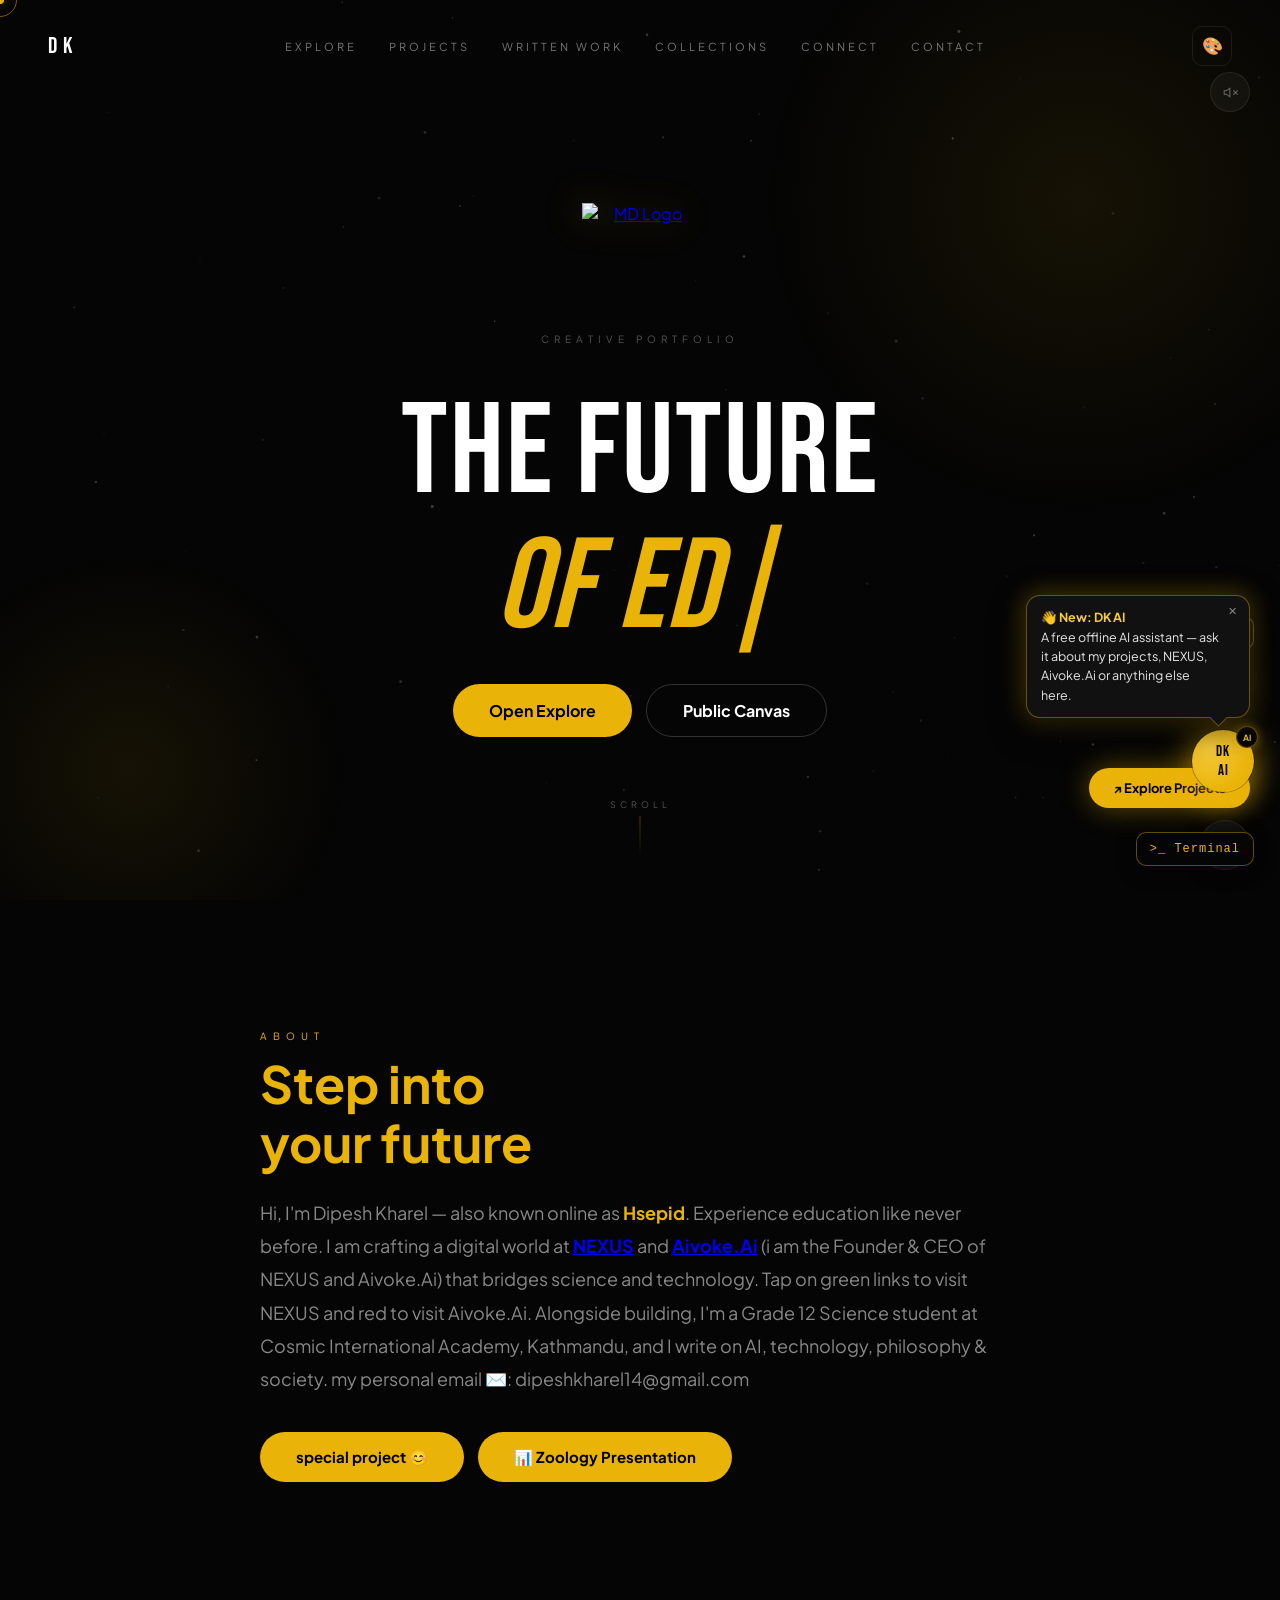
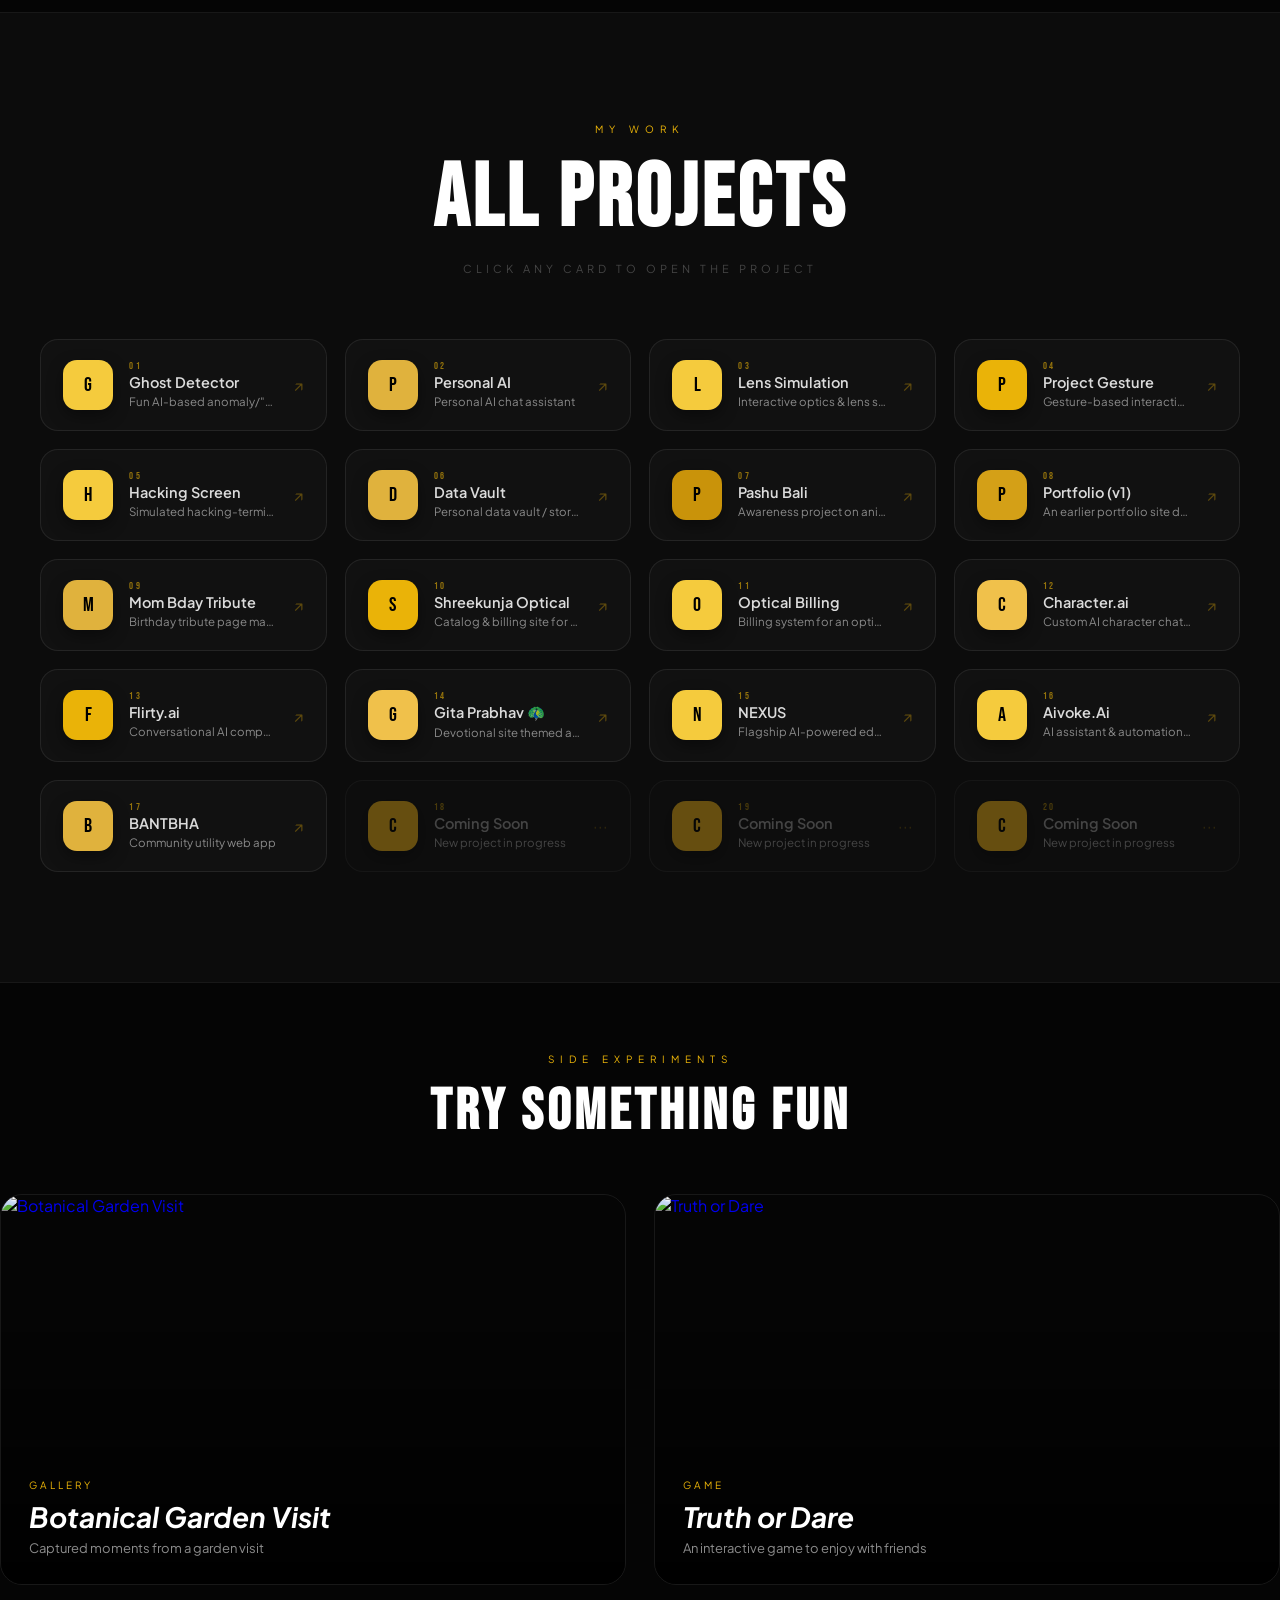
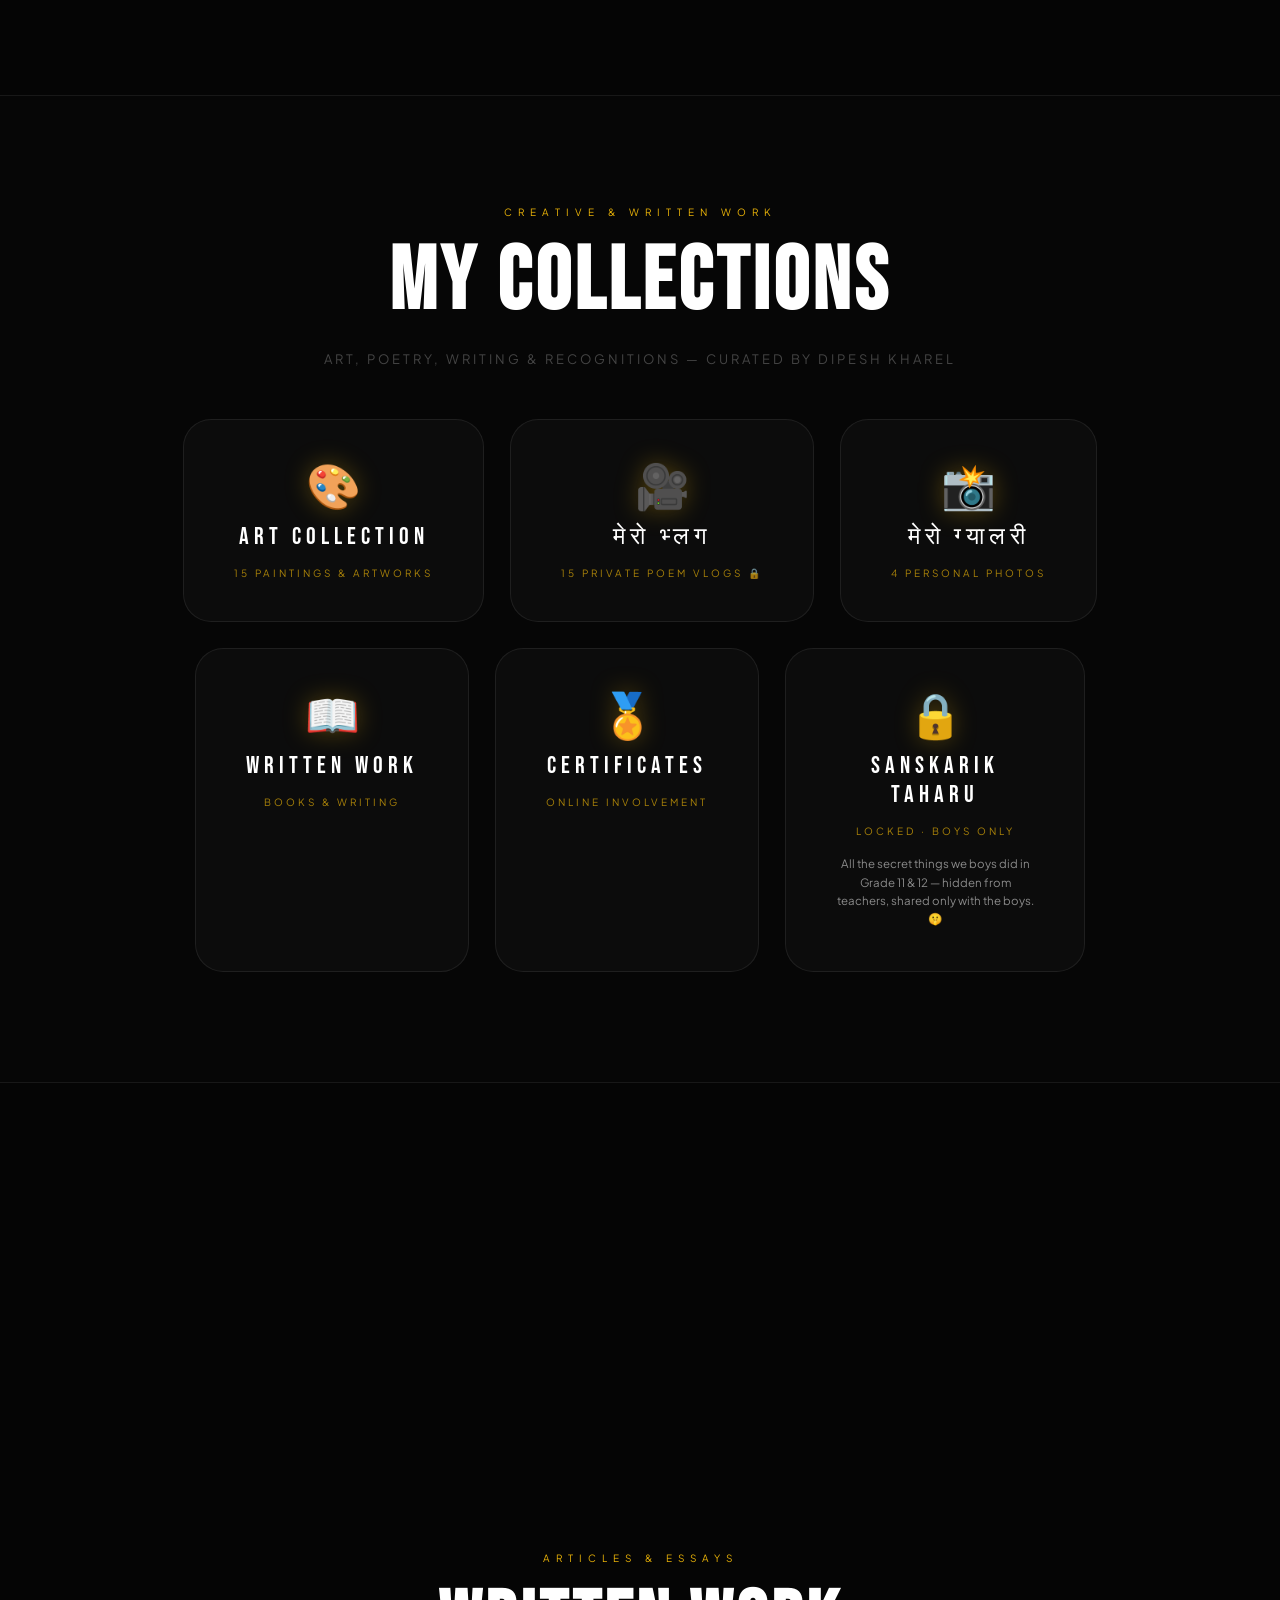
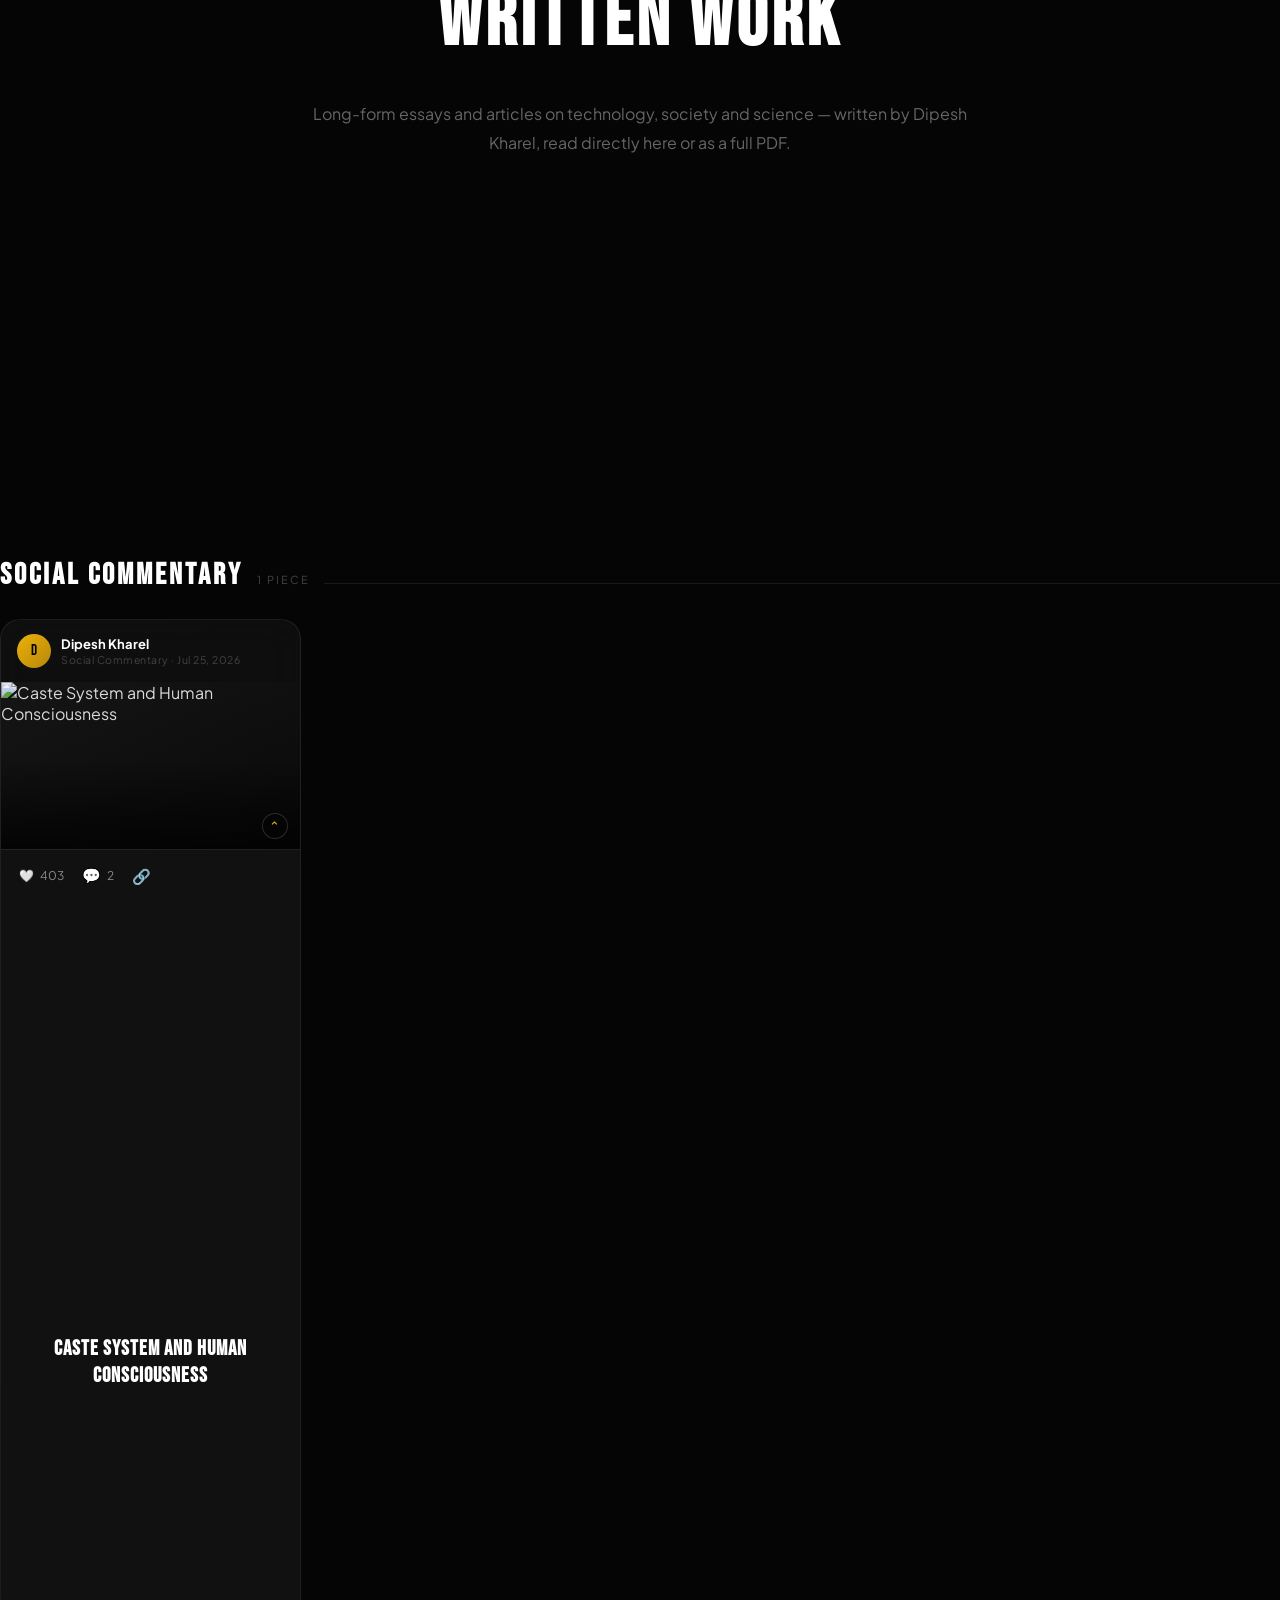
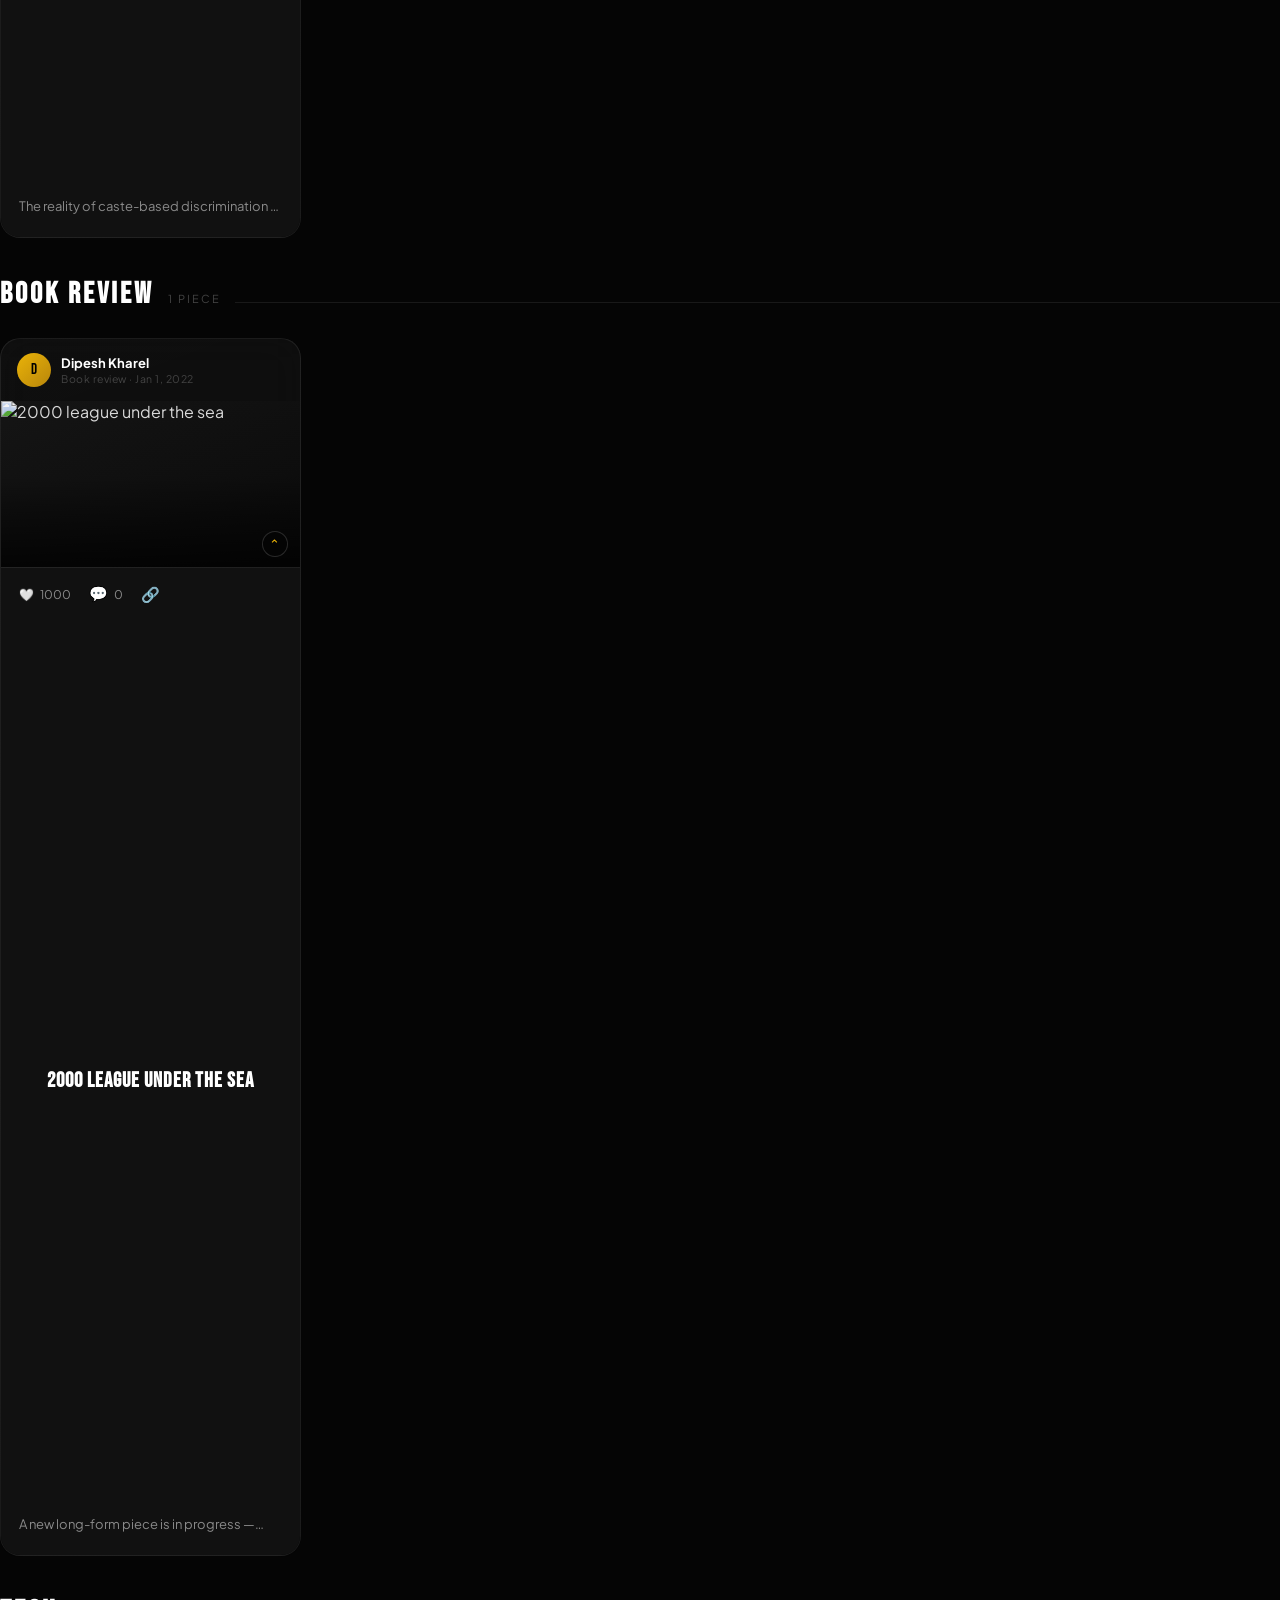
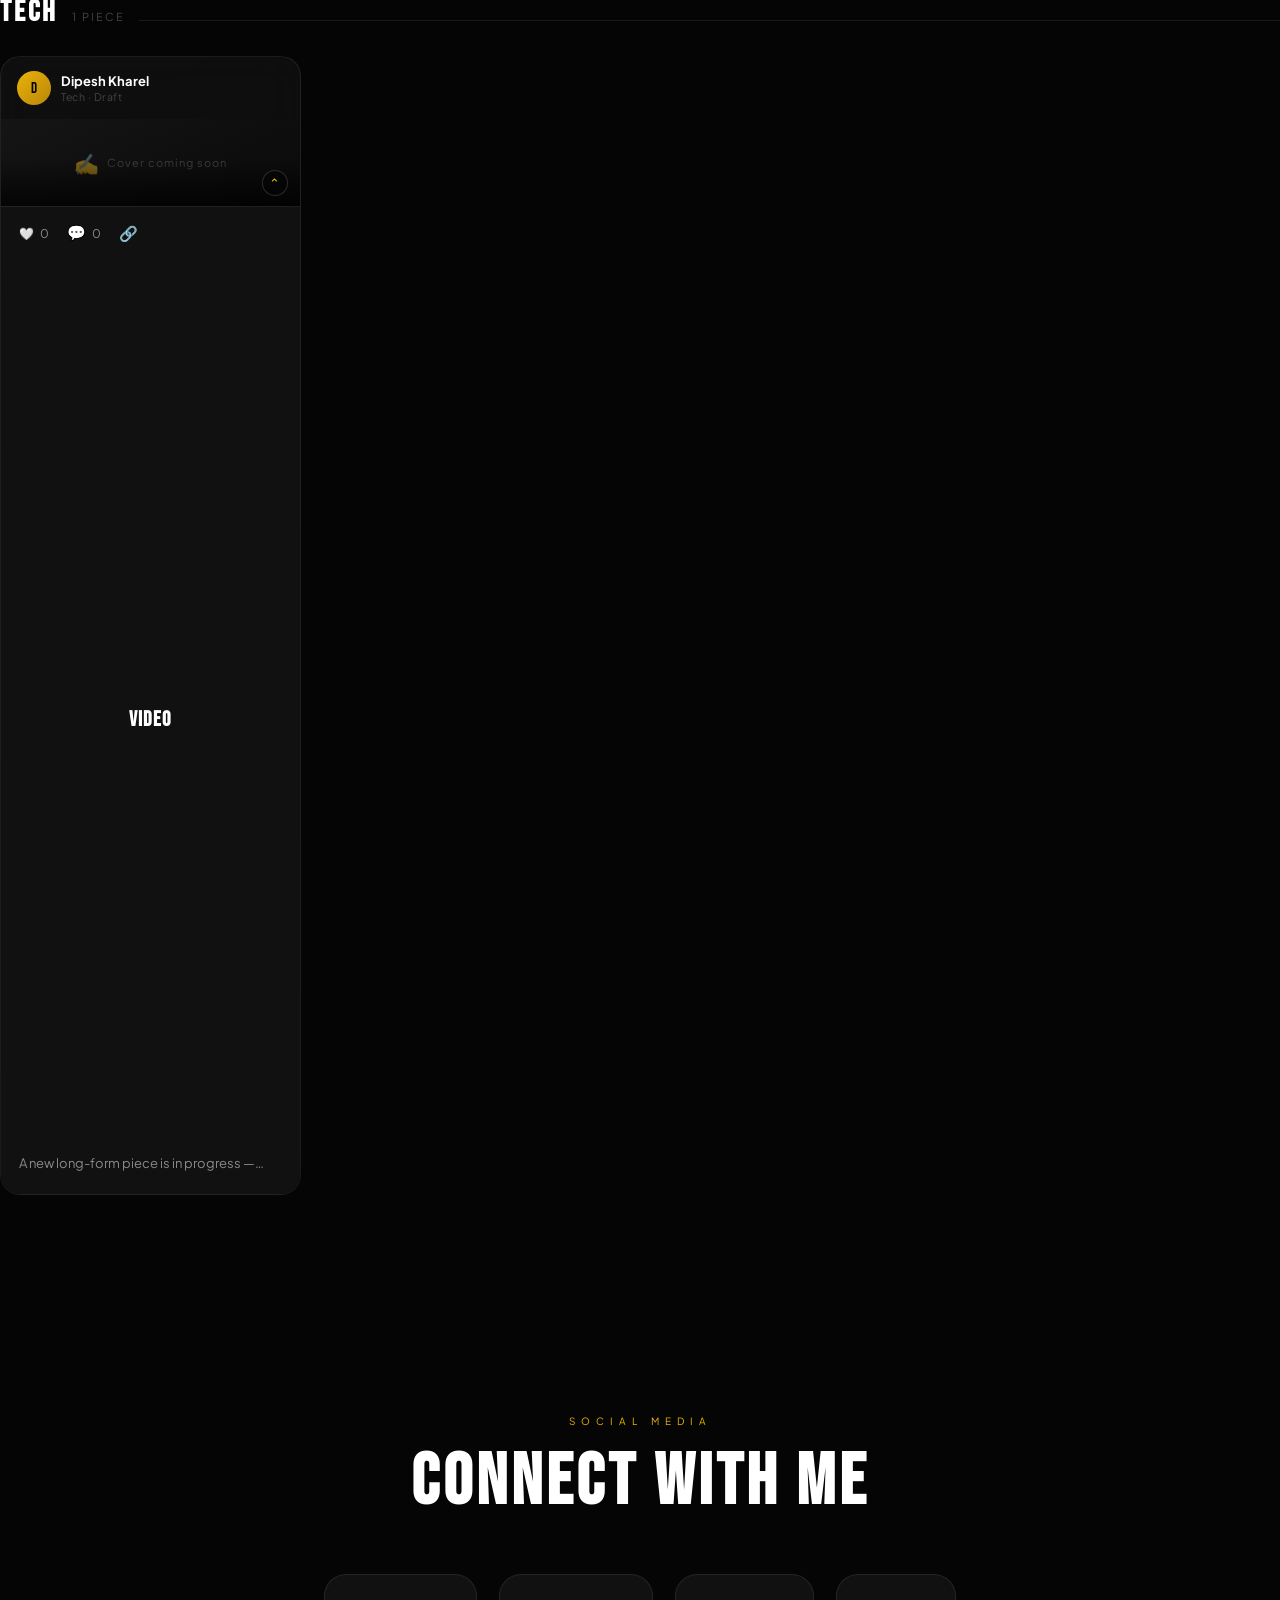
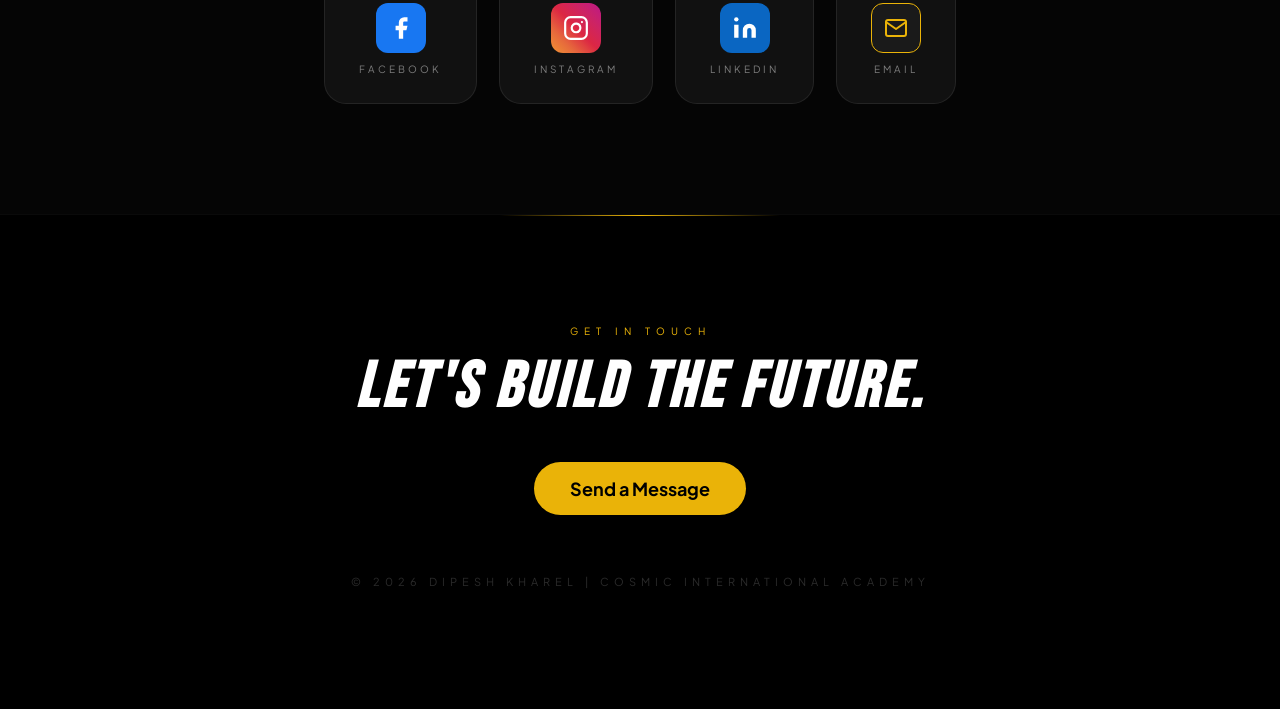
==== index.html @ b2e81b9d "Rename index.html.html to index.html" ====
<!DOCTYPE html>
<html lang="en">
    
<head>
    <meta charset="UTF-8">
    <meta name="viewport" content="width=device-width, initial-scale=1.0">
    <title>Dipesh Kharel (Hsepid) | Founder, NEXUS &amp; Aivoke.Ai — Writer &amp; Developer, Kathmandu</title>

    <!-- ============================================================
         PRIMARY SEO META
         ============================================================ -->
    <meta name="description" content="Dipesh Kharel, also known as Hsepid — Founder & CEO of NEXUS and Aivoke.Ai, Writer, Developer & Visionary. Grade 12 Science student at Cosmic International Academy, Kathmandu. Explore 20 software projects, written work, art collection, and an offline AI assistant.">
    <meta name="keywords" content="Hsepid, Dipesh Kharel, Dipesh Kharel Hsepid, its_mr_hsepid, Aivoke.Ai, NEXUS, Cosmic International Academy, CEO Aivoke, Dipesh Kharel Kathmandu, Dipesh Kharel Nepal, Dipesh Kharel articles, Dipesh Kharel writer, Dipesh Kharel Grade 12 Science, Dipesh OS, dipeshkharel14@gmail.com, Dipesh Kharel developer">
    <meta name="author" content="Dipesh Kharel">
    <meta name="robots" content="index, follow, max-image-preview:large, max-snippet:-1, max-video-preview:-1">
    <meta name="googlebot" content="index, follow">
    <meta name="theme-color" content="#050505">
    <link rel="canonical" href="https://www.dipeshkhare14.com.np/">
    <link rel="sitemap" type="application/xml" href="/sitemap.xml">

    <!-- ============================================================
         OPEN GRAPH — dynamic per-section via updateSocialMeta() below.
         Base tags describe the site/profile as a whole; the Written
         Work section rewrites these when an article is opened so
         crawlers and share previews pick up article-specific data.
         ============================================================ -->
    <meta property="og:type" content="profile">
    <meta property="og:site_name" content="Dipesh Kharel">
    <meta property="og:title" content="Dipesh Kharel (Hsepid) | Founder, NEXUS & Aivoke.Ai — Writer, Developer & Visionary">
    <meta property="og:description" content="Dipesh Kharel, known online as Hsepid — Founder & CEO of NEXUS and Aivoke.Ai. Grade 12 Science student at Cosmic International Academy, Kathmandu. 20 software projects, written work, and articles on technology and society.">
    <meta property="og:url" content="https://www.dipeshkhare14.com.np/">
    <meta property="og:image" content="https://www.dipeshkhare14.com.np/IMG_20260210_154148.png">
    <meta property="og:image:width" content="512">
    <meta property="og:image:height" content="512">
    <meta property="og:locale" content="en_US">
    <meta property="profile:first_name" content="Dipesh">
    <meta property="profile:last_name" content="Kharel">

    <!-- TWITTER CARD -->
    <meta name="twitter:card" content="summary_large_image">
    <meta name="twitter:title" content="Dipesh Kharel (Hsepid) | Founder, NEXUS & Aivoke.Ai">
    <meta name="twitter:description" content="Dipesh Kharel, known online as Hsepid — Founder & CEO of NEXUS and Aivoke.Ai. Software projects, written work, and articles from Kathmandu, Nepal.">
    <meta name="twitter:image" content="https://www.dipeshkhare14.com.np/IMG_20260210_154148.png">
    <meta name="google-adsense-account" content="ca-pub-4192676336605573">
    
    <script async custom-element="amp-auto-ads"
        src="https://cdn.ampproject.org/v0/amp-auto-ads-0.1.js">
    </script>
    <script src="https://cdn.tailwindcss.com"></script>
    <link href="https://fonts.googleapis.com/css2?family=Plus+Jakarta+Sans:wght@300;400;600;700&family=Bebas+Neue&display=swap" rel="stylesheet">

    <!-- ============================================================
         JSON-LD STRUCTURED DATA
         Person + WebSite + ProfilePage describe the site owner and
         the site itself. A dedicated Article/TechArticle block for
         each piece of Written Work is emitted separately (see the
         #written-work section and its per-card <script type=
         "application/ld+json"> tags) so Google can index each essay
         as its own discoverable article, not just this front page.
         ============================================================ -->
    <script type="application/ld+json">
    {
        "@context": "https://schema.org",
        "@type": "Person",
        "@id": "https://www.dipeshkhare14.com.np/#person",
        "name": "Dipesh Kharel",
        "alternateName": ["Hsepid", "MD"],
        "url": "https://www.dipeshkhare14.com.np/",
        "image": "https://www.dipeshkharel4.com.np/IMG_20260210_154148.png",
        "jobTitle": "Founder & CEO / Writer / Developer / Visionary",
        "description": "Dipesh Kharel, also known by his nickname Hsepid, is a Grade 12 Science student at Cosmic International Academy, Kathmandu, and the Founder & CEO of NEXUS and Aivoke.Ai — building AI-powered platforms, writing on technology & philosophy, and creating art.",
        "worksFor": [
            { "@type": "Organization", "name": "NEXUS", "url": "https://nexus144.vercel.app" },
            { "@type": "Organization", "name": "Aivoke.Ai", "url": "https://aivokeai.vercel.app" }
        ],
        "alumniOf": {
            "@type": "EducationalOrganization",
            "name": "Cosmic International Academy",
            "address": { "@type": "PostalAddress", "addressLocality": "Kathmandu", "addressCountry": "NP" }
        },
        "affiliation": {
            "@type": "EducationalOrganization",
            "name": "Cosmic International Academy — Grade 12 Science"
        },
        "sameAs": [
            "https://www.facebook.com/share/18Ecck3sYx/",
            "https://www.instagram.com/its_mr_hsepid",
            "https://np.linkedin.com/in/dipesh-kharel-a20a8b369"
        ],
        "knowsAbout": ["Software Development", "Artificial Intelligence", "Writing", "Web Development"]
    }
    </script>
    <script type="application/ld+json">
    {
        "@context": "https://schema.org",
        "@type": "WebSite",
        "@id": "https://www.dipeshkhare14.com.np/#website",
        "url": "https://www.dipeshkhare14.com.np/",
        "name": "Dipesh Kharel",
        "description": "Personal portfolio, project showcase, and written work of Dipesh Kharel — Founder & CEO of NEXUS and Aivoke.Ai.",
        "publisher": { "@id": "https://www.dipeshkharel4.com.np/#person" },
        "inLanguage": "en"
    }
    </script>
    <script type="application/ld+json">
    {
        "@context": "https://schema.org",
        "@type": "BreadcrumbList",
        "itemListElement": [
            { "@type": "ListItem", "position": 1, "name": "Home", "item": "https://www.dipeshkharel4.com.np/" },
            { "@type": "ListItem", "position": 2, "name": "Projects", "item": "https://www.dipeshkhare14.com.np/#projects" },
            { "@type": "ListItem", "position": 3, "name": "Written Work", "item": "https://www.dipeshkharel4.com.np/#written-work" },
            { "@type": "ListItem", "position": 4, "name": "Collections", "item": "https://www.dipeshkharel4.com.np/#collections" }
        ]
    }
    </script>
    <!--
    ════════════════════════════════════════════════════════════════
    CRAWLABILITY — companion files (create these alongside index.html
    at the site root; they can't live inside a single HTML file):

    /robots.txt
        User-agent: *
        Allow: /
        Sitemap: https://www.dipeshkharel14.com.np/sitemap.xml

    /sitemap.xml  — list every crawlable URL/anchor, e.g.:
        <?xml version="1.0" encoding="UTF-8"?>
        <urlset xmlns="http://www.sitemaps.org/schemas/sitemap/0.9">
          <url><loc>https://www.dipeshkharel14.com.np/</loc><changefreq>weekly</changefreq><priority>1.0</priority></url>
          <url><loc>https://www.dipeshkharel14.com.np/#written-work</loc><changefreq>monthly</changefreq><priority>0.8</priority></url>
          <url><loc>https://www.dipeshkharel14.com.np/#projects</loc><changefreq>monthly</changefreq><priority>0.7</priority></url>
        </urlset>
    ════════════════════════════════════════════════════════════════
    -->

    <style>
        /* ============================================================
           DESIGN TOKENS
           Same gold-on-black identity as before, just given more room
           to breathe. Everything downstream reads from these variables.
           ============================================================ */
        :root {
            --gold: #eab308;
            --gold-soft: #f5cb3d;
            --gold-dim: rgba(234, 179, 8, 0.15);
            --gold-glow: rgba(234, 179, 8, 0.4);
            --ink: #050505;
            --panel: #0c0c0c;
            --panel-2: #111111;
            --line: rgba(255, 255, 255, 0.08);
            --text: #e5e5e5;
            --text-dim: #8a8a8a;
            --text-faint: #444444;
            --container: 1440px;
            --shadow-soft: rgba(0,0,0,0.5);
        }

        /* ============================================================
           LIGHT THEME — a warm, premium "champagne parchment" palette
           (not stark white) so gold accents keep their richness.
           Toggled by adding data-theme="light" to <html> (see
           applyTheme() near the bottom of the script). Componentized
           CSS (nav, cards, modals, buttons — anything using the
           var(--...) tokens above) re-themes automatically. The rules
           below additionally re-map the handful of raw inline hex
           colors used across the hero/explore/connect copy so the
           whole page — not just the componentized parts — flips too.
           ============================================================ */
        html[data-theme="light"] {
            --gold: #b8860b;
            --gold-soft: #cd950c;
            --gold-dim: rgba(184, 134, 11, 0.12);
            --gold-glow: rgba(184, 134, 11, 0.35);
            --ink: #f4ecd8;
            --panel: #fbf5e6;
            --panel-2: #f1e6cc;
            --line: rgba(60, 46, 12, 0.12);
            --text: #2c2412;
            --text-dim: #6e6142;
            --text-faint: #a59670;
            --shadow-soft: rgba(120, 96, 40, 0.18);
        }
        html[data-theme="light"] body { cursor: none; }
        html[data-theme="light"] #navbar.scrolled { background: rgba(244,236,216,0.88); }
        html[data-theme="light"] footer[style*="background:#000"] { background: var(--panel) !important; border-top-color: var(--line) !important; }
        html[data-theme="light"] .article-caption-text { color: var(--text-dim) !important; }
        html[data-theme="light"] .quick-item, html[data-theme="light"] #quick-toggle { background: var(--panel-2); }
        html[data-theme="light"] .nav-links { background: rgba(251,245,230,0.97) !important; }
        html[data-theme="light"] .coll-modal-inner { background: rgba(251,245,230,0.9) !important; }
        html[data-theme="light"] .coll-modal-hdr { background: rgba(251,245,230,0.95) !important; }
        html[data-theme="light"] [style*="color:white"],
        html[data-theme="light"] [style*="color: white"] { color: var(--text) !important; }
        html[data-theme="light"] [style*="color:#444"],
        html[data-theme="light"] [style*="color:#555"],
        html[data-theme="light"] [style*="color:#666"],
        html[data-theme="light"] [style*="color:#888"] { color: var(--text-dim) !important; }
        html[data-theme="light"] [style*="background:#111"],
        html[data-theme="light"] [style*="background: #111"],
        html[data-theme="light"] [style*="background:#161616"],
        html[data-theme="light"] [style*="background:#0e0e0e"],
        html[data-theme="light"] [style*="background: #0e0e0e"],
        html[data-theme="light"] [style*="background:#050505"],
        html[data-theme="light"] [style*="background: #050505"],
        html[data-theme="light"] [style*="background:#000"],
        html[data-theme="light"] [style*="background: #000"],
        html[data-theme="light"] [style*="background:#0a0a0a"],
        html[data-theme="light"] [style*="background:#090b11"],
        html[data-theme="light"] [style*="background:#1a1a1a"],
        html[data-theme="light"] [style*="background:#222"],
        html[data-theme="light"] [style*="background: #131313"],
        html[data-theme="light"] [style*="background: #060606"] { background: var(--panel-2) !important; }

        /* ============================================================
           CHARCOAL THEME — matte graphite panels with a deep ruby-red
           accent (buttons, links, highlights all run red here, not
           yellow). A thin muted-gold hairline on borders/dividers is
           the "lining" — a trim, not the main color.
           ============================================================ */
        html[data-theme="charcoal"] {
            --gold: #c9313d;
            --gold-soft: #e0505c;
            --gold-dim: rgba(201, 49, 61, 0.16);
            --gold-glow: rgba(201, 49, 61, 0.42);
            --ink: #19191b;
            --panel: #232325;
            --panel-2: #2b2b2e;
            --line: rgba(196, 163, 94, 0.22);
            --text: #ececec;
            --text-dim: #9a9a9a;
            --text-faint: #555555;
            --shadow-soft: rgba(0, 0, 0, 0.55);
        }

        /* ============================================================
           MAROON THEME — deep wine-red melting into black. The accent
           is a darker, more desaturated red than Charcoal's (so the
           two aren't twins), with the same thin gold hairline lining
           the panels and cards for a regal, jewel-box trim.
           ============================================================ */
        html[data-theme="maroon"] {
            --gold: #a3283a;
            --gold-soft: #c34a5c;
            --gold-dim: rgba(163, 40, 58, 0.16);
            --gold-glow: rgba(163, 40, 58, 0.42);
            --ink: #0b0405;
            --panel: #1a0a0d;
            --panel-2: #230d11;
            --line: rgba(196, 163, 94, 0.24);
            --text: #f1e6d6;
            --text-dim: #b0897e;
            --text-faint: #6a4642;
            --shadow-soft: rgba(0, 0, 0, 0.6);
        }

        /* ============================================================
           THEME PICKER — replaces the old dark/light toggle switch.
           One button opens a small dropdown of 4 theme swatches.
           ============================================================ */
        .theme-toggle {
            display: flex; align-items: center; justify-content: center;
            width: 40px; height: 40px; border-radius: 10px;
            border: 1px solid var(--line); background: none;
            color: var(--text); font-size: 17px; cursor: pointer;
            transition: border-color 0.3s, transform 0.3s;
        }
        .theme-toggle:hover { border-color: var(--gold); transform: rotate(12deg); }
        .theme-picker { position: relative; }
        .theme-menu {
            position: absolute; top: calc(100% + 10px); right: 0;
            background: var(--panel); border: 1px solid var(--line);
            border-radius: 12px; padding: 8px; min-width: 172px;
            box-shadow: 0 14px 34px var(--shadow-soft);
            opacity: 0; visibility: hidden; transform: translateY(-6px);
            transition: opacity 0.2s ease, transform 0.2s ease, visibility 0.2s;
            z-index: 500; display: flex; flex-direction: column; gap: 2px;
        }
        .theme-menu.open { opacity: 1; visibility: visible; transform: translateY(0); }
        .theme-opt {
            display: flex; align-items: center; gap: 10px;
            width: 100%; background: none; border: none; cursor: pointer;
            padding: 9px 10px; border-radius: 8px; color: var(--text);
            font-family: 'Plus Jakarta Sans', sans-serif; font-size: 13px;
            text-align: left; transition: background 0.2s;
        }
        .theme-opt:hover { background: var(--panel-2); }
        .theme-opt.active { color: var(--gold); }
        .theme-opt.active .theme-swatch { border-color: var(--gold); box-shadow: 0 0 0 2px var(--gold-dim); }
        .theme-swatch {
            width: 18px; height: 18px; border-radius: 50%; flex-shrink: 0;
            border: 1.5px solid rgba(255, 255, 255, 0.25);
        }
        .swatch-dark { background: linear-gradient(135deg, #0c0c0c 50%, #eab308 50%); }
        .swatch-light { background: linear-gradient(135deg, #fbf5e6 50%, #b8860b 50%); }
        .swatch-charcoal { background: linear-gradient(135deg, #232325 50%, #c9313d 50%); }
        .swatch-maroon { background: linear-gradient(135deg, #1a0a0d 50%, #a3283a 50%); }

        * , *::before, *::after {
            box-sizing: border-box;
        }

        body {
            font-family: 'Plus Jakarta Sans', sans-serif;
            background: var(--ink);
            color: var(--text);
            margin: 0;
            overflow-x: hidden;
            cursor: none;
            scroll-behavior: smooth;
        }

        .wrap {
            max-width: var(--container);
            margin: 0 auto;
            padding-left: 40px;
            padding-right: 40px;
        }

        @media (max-width: 768px) {
            .wrap { padding-left: 22px; padding-right: 22px; }
        }

        /* ============================================================
           HERO BACKGROUND VIDEO
           Scoped to the hero section only — every other section keeps
           the original spreading gold-particle field, no video.
           Drop the file "grok_video_2026-03-16-15-08-22.mp4" in the
           same folder as this index.html for it to appear.
           ============================================================ */
        #bg-video-layer {
            position: absolute;
            inset: 0;
            z-index: -2;
            overflow: hidden;
            background: var(--ink);
        }
        #bg-video-layer video {
            position: absolute;
            top: 50%;
            left: 50%;
            min-width: 100%;
            min-height: 100%;
            width: auto;
            height: auto;
            transform: translate(-50%, -50%);
            object-fit: cover;
            opacity: 0.34;
            filter: saturate(0.9) contrast(1.05);
        }
        #bg-video-layer::after {
            /* Vignette so text stays readable over any footage */
            content: '';
            position: absolute;
            inset: 0;
            background:
                radial-gradient(ellipse at center, rgba(5,5,5,0.35) 0%, rgba(5,5,5,0.86) 78%),
                linear-gradient(180deg, rgba(5,5,5,0.65) 0%, rgba(5,5,5,0.4) 20%, rgba(5,5,5,0.75) 100%);
        }

        /* ============================================================
           CURSOR + PROGRESS + PARTICLES
           Particle field spans the full page (fixed, behind everything)
           exactly like the original site — this is the "stars spreading"
           effect on every section except the hero, which has the video.
           ============================================================ */
        #scroll-progress {
            position: fixed;
            top: 0; left: 0;
            height: 3px;
            background: linear-gradient(90deg, var(--gold), #fff700);
            width: 0%;
            z-index: 9999;
            box-shadow: 0 0 10px var(--gold-glow);
            transition: width 0.1s linear;
        }
        #cursor-dot {
            position: fixed;
            width: 8px; height: 8px;
            background: var(--gold);
            border-radius: 50%;
            pointer-events: none;
            z-index: 99999;
            transform: translate(-50%, -50%);
            box-shadow: 0 0 10px var(--gold-glow);
        }
        #cursor-ring {
            position: fixed;
            width: 34px; height: 34px;
            border: 1.5px solid rgba(234, 179, 8, 0.5);
            border-radius: 50%;
            pointer-events: none;
            z-index: 99998;
            transform: translate(-50%, -50%);
            transition: width 0.2s, height 0.2s, border-color 0.2s;
        }
        .ch #cursor-ring { width: 56px; height: 56px; border-color: var(--gold); }
        #particles-canvas {
            position: fixed;
            inset: 0;
            pointer-events: none;
            z-index: 0;
            opacity: 0.55;
        }

        /* ============================================================
           INTRO LOADER
           ============================================================ */
        #intro-overlay {
            position: fixed;
            inset: 0;
            display: flex;
            flex-direction: column;
            align-items: center;
            justify-content: center;
            background: #000;
            z-index: 8000;
            transition: opacity 0.4s ease, visibility 0.4s ease;
        }
        #intro-overlay.hide { opacity: 0; visibility: hidden; }
        #brand-name {
            font-family: 'Bebas Neue', sans-serif;
            font-size: clamp(42px, 8vw, 84px);
            letter-spacing: 12px;
            color: white;
            opacity: 0;
            transform: translateY(24px);
            animation: rise 0.7s cubic-bezier(.16,1,.3,1) 0.1s forwards;
        }
        #intro-line {
            width: 70px; height: 1px;
            margin: 16px 0;
            background: linear-gradient(90deg, transparent, var(--gold), transparent);
            transform: scaleX(0);
            animation: expand 0.5s ease 0.7s forwards;
        }
        #intro-tag {
            font-size: 11px;
            letter-spacing: 5px;
            color: rgba(255,255,255,0.45);
            opacity: 0;
            animation: fadeInTag 0.5s ease 0.9s forwards;
        }
        .intro-bar {
            width: 180px; height: 2px;
            margin-top: 22px;
            background: rgba(255,255,255,0.08);
            border-radius: 99px;
            overflow: hidden;
        }
        .intro-bar-fill {
            height: 100%; width: 0%;
            background: linear-gradient(90deg, var(--gold), #fff700);
            border-radius: 99px;
            box-shadow: 0 0 8px var(--gold);
            animation: loadBar 1.8s ease 0.2s forwards;
        }
        @keyframes rise { to { opacity: 1; transform: translateY(0); } }
        @keyframes expand { to { transform: scaleX(1); } }
        @keyframes fadeInTag { to { opacity: 1; } }
        @keyframes loadBar { to { width: 100%; } }
        @keyframes fadeUp { from { opacity: 0; transform: translateY(20px); } to { opacity: 1; transform: translateY(0); } }
        .anim-1 { animation: fadeUp 0.7s ease 0.1s both; }
        .anim-2 { animation: fadeUp 0.7s ease 0.3s both; }

        /* ============================================================
           NAVBAR
           ============================================================ */
        #navbar {
            position: fixed;
            top: 0; left: 0; right: 0;
            z-index: 700;
            display: flex;
            align-items: center;
            justify-content: space-between;
            padding: 26px 48px;
            transition: all 0.35s ease;
        }
        #navbar.scrolled {
            background: rgba(5,5,5,0.88);
            backdrop-filter: blur(18px);
            border-bottom: 1px solid var(--line);
            padding: 16px 48px;
        }
        .nav-logo {
            font-family: 'Bebas Neue', sans-serif;
            font-size: 23px;
            letter-spacing: 6px;
            color: white;
            text-decoration: none;
            transition: color 0.3s;
        }
        .nav-logo:hover { color: var(--gold); }
        .nav-links { display: flex; gap: 32px; }
        .nav-links a {
            font-size: 11px;
            letter-spacing: 3px;
            text-transform: uppercase;
            color: rgba(255,255,255,0.45);
            text-decoration: none;
            transition: color 0.3s;
        }
        .nav-links a:hover { color: var(--gold); }
        .nav-actions { display: flex; align-items: center; gap: 12px; }
        #nav-toggle {
            display: none;
            background: none; border: 1px solid var(--line); border-radius: 10px;
            width: 40px; height: 40px; cursor: pointer;
            align-items: center; justify-content: center;
            color: white; font-size: 18px;
        }
        @media (max-width: 900px) {
            #nav-toggle { display: flex; }
            #navbar { padding: 18px 22px; }
            .nav-links {
                display: flex; flex-direction: column; gap: 0;
                position: fixed; top: 0; right: 0;
                width: min(280px, 78vw); height: 100vh;
                background: rgba(5,5,5,0.97);
                backdrop-filter: blur(20px);
                border-left: 1px solid var(--line);
                padding: 100px 32px 32px;
                transform: translateX(100%);
                transition: transform 0.4s cubic-bezier(.23,1,.32,1);
                z-index: 750;
            }
            .nav-links.open { transform: translateX(0); }
            .nav-links a { padding: 16px 0; border-bottom: 1px solid var(--line); font-size: 13px; }
        }

        /* ============================================================
           HERO
           ============================================================ */
        header {
            min-height: 100vh;
            display: flex;
            flex-direction: column;
            align-items: center;
            justify-content: center;
            text-align: center;
            padding: 140px 24px 100px;
            overflow: hidden;
            position: relative;
        }
        .hero-blob {
            position: absolute;
            border-radius: 50%;
            background: radial-gradient(circle, rgba(234,179,8,0.08) 0%, transparent 70%);
            pointer-events: none;
        }
        .hb1 { width: 640px; height: 640px; top: -120px; right: -120px; animation: blob 9s ease-in-out infinite; }
        .hb2 { width: 440px; height: 440px; bottom: -90px; left: -90px; animation: blob 12s ease-in-out infinite reverse; }
        @keyframes blob {
            0%, 100% { transform: translate(0,0) scale(1); }
            33% { transform: translate(25px,-18px) scale(1.04); }
            66% { transform: translate(-18px,25px) scale(0.96); }
        }
        .typing-cursor::after { content: '|'; color: var(--gold); animation: blink 0.8s steps(1) infinite; }
        @keyframes blink { 0%, 100% { opacity: 1; } 50% { opacity: 0; } }
        .scroll-hint {
            position: absolute;
            bottom: 40px; left: 50%;
            transform: translateX(-50%);
            display: flex; flex-direction: column; align-items: center; gap: 6px;
            opacity: 0.35;
        }
        .scroll-hint span { font-size: 9px; letter-spacing: 4px; text-transform: uppercase; }
        .scroll-hint-line {
            width: 1px; height: 44px;
            background: linear-gradient(to bottom, var(--gold), transparent);
            animation: scPulse 1.8s ease-in-out infinite;
        }
        @keyframes scPulse {
            0%, 100% { transform: scaleY(0); transform-origin: top; }
            50% { transform: scaleY(1); transform-origin: top; }
        }

        /* ============================================================
           BUTTONS
           ============================================================ */
        .btn-gold {
            display: inline-flex; align-items: center; gap: 8px;
            background: var(--gold); color: #000;
            padding: 15px 36px;
            border-radius: 999px;
            font-weight: 700; font-size: 15px;
            text-decoration: none; border: none;
            cursor: none; position: relative; overflow: hidden;
            transition: transform 0.25s, box-shadow 0.25s;
            font-family: inherit;
        }
        .btn-gold:hover { transform: scale(1.05) translateY(-2px); box-shadow: 0 0 40px var(--gold-glow); }
        .btn-gold-group { display: flex; flex-wrap: wrap; align-items: center; gap: 14px; }
        @media (max-width: 600px) {
            .btn-gold-group { flex-direction: column; align-items: stretch; gap: 12px; }
            .btn-gold-group .btn-gold { width: 100%; justify-content: center; text-align: center; }
        }
        .btn-ghost {
            display: inline-flex; align-items: center; gap: 8px;
            background: transparent; color: white;
            padding: 15px 36px;
            border-radius: 999px;
            font-weight: 700; font-size: 15px;
            text-decoration: none;
            border: 1px solid rgba(255,255,255,0.18);
            cursor: none;
            transition: all 0.25s;
            font-family: inherit;
        }
        .btn-ghost:hover { background: var(--gold); color: #000; border-color: var(--gold); box-shadow: 0 0 36px var(--gold-glow); transform: translateY(-2px); }
        .rpl {
            position: absolute; border-radius: 50%;
            background: rgba(255,255,255,0.25);
            transform: scale(0);
            animation: rplAnim 0.55s linear;
            pointer-events: none;
        }
        @keyframes rplAnim { to { transform: scale(4); opacity: 0; } }

        .section-label {
            display: block;
            font-size: 10px;
            letter-spacing: 6px;
            text-transform: uppercase;
            color: var(--gold);
            margin-bottom: 12px;
        }
        .dark-section {
            background: var(--panel);
            border-top: 1px solid #181818;
            border-bottom: 1px solid #181818;
        }

        /* ============================================================
           PROJECT GRID — avatar + name + one-line "what it does",
           with a live screenshot (img) when set, otherwise a colored
           initials avatar generated from the project name.
           ============================================================ */
        .proj-grid {
            display: grid;
            grid-template-columns: repeat(auto-fill, minmax(270px, 1fr));
            gap: 18px;
        }
        .proj-card {
            display: flex; align-items: center; gap: 16px;
            padding: 20px 22px;
            border-radius: 18px;
            border: 1px solid var(--line);
            background: var(--panel-2);
            text-decoration: none; color: white;
            cursor: none; position: relative; overflow: hidden;
            transition: all 0.35s cubic-bezier(.23,1,.32,1);
        }
        .proj-card::before {
            content: '';
            position: absolute; inset: 0;
            background: linear-gradient(120deg, rgba(234,179,8,0.06), transparent 60%);
            opacity: 0;
            transition: opacity 0.3s;
        }
        .proj-card:hover {
            border-color: var(--gold);
            background: #131313;
            transform: translateY(-5px) scale(1.01);
            box-shadow: 0 0 28px rgba(234,179,8,0.1), 0 16px 32px rgba(0,0,0,0.5);
        }
        .proj-card:hover::before { opacity: 1; }
        .proj-avatar {
            width: 50px; height: 50px; min-width: 50px;
            border-radius: 14px;
            display: flex; align-items: center; justify-content: center;
            font-family: 'Bebas Neue', sans-serif; font-size: 20px; color: #000;
            position: relative; z-index: 1; overflow: hidden;
            box-shadow: 0 6px 16px rgba(0,0,0,0.4);
        }
        .proj-avatar img { width: 100%; height: 100%; object-fit: cover; }
        .proj-info { flex: 1; min-width: 0; position: relative; z-index: 1; }
        .proj-num {
            font-family: 'Bebas Neue', sans-serif;
            font-size: 10px; letter-spacing: 2.5px;
            color: var(--gold); opacity: 0.6;
        }
        .proj-name { font-size: 14.5px; font-weight: 600; color: rgba(255,255,255,0.85); margin: 1px 0 3px; white-space: nowrap; overflow: hidden; text-overflow: ellipsis; }
        .proj-use { font-size: 11.5px; color: var(--text-dim); line-height: 1.4; white-space: nowrap; overflow: hidden; text-overflow: ellipsis; }
        .proj-arrow { font-size: 16px; color: rgba(234,179,8,0.35); transition: all 0.3s; position: relative; z-index: 1; }
        .proj-card:hover .proj-arrow { color: var(--gold); transform: translate(3px,-3px); }
        .proj-card-soon { cursor: default; opacity: 0.45; pointer-events: none; }
        .proj-card-soon .proj-name { color: var(--text-dim); }

        /* ============================================================
           FEATURED EXPERIMENTS — large overlay-caption tiles
           (replaces the old small "organic shape" thumbnails)
           ============================================================ */
        .feature-tile-grid {
            display: grid;
            grid-template-columns: 1fr 1fr;
            gap: 28px;
        }
        .feature-tile {
            position: relative;
            display: block;
            aspect-ratio: 16 / 10;
            border-radius: 22px;
            overflow: hidden;
            border: 1px solid var(--line);
            text-decoration: none;
            transition: transform 0.5s cubic-bezier(.23,1,.32,1), border-color 0.4s, box-shadow 0.4s;
        }
        .feature-tile img {
            width: 100%; height: 100%; object-fit: cover;
            transition: transform 0.7s cubic-bezier(.23,1,.32,1);
        }
        .feature-tile:hover { transform: translateY(-6px); border-color: var(--gold); box-shadow: 0 30px 60px rgba(0,0,0,.55), 0 0 40px var(--gold-dim); }
        .feature-tile:hover img { transform: scale(1.08); }
        .feature-tile-overlay {
            position: absolute; inset: 0;
            display: flex; flex-direction: column; justify-content: flex-end;
            padding: 28px;
            background: linear-gradient(180deg, transparent 35%, rgba(0,0,0,0.88) 100%);
        }
        .feature-tile-tag {
            font-size: 10px; letter-spacing: 3px; text-transform: uppercase;
            color: var(--gold); margin-bottom: 8px; width: fit-content;
        }
        .feature-tile-overlay h3 { font-size: clamp(20px,3vw,28px); font-weight: 700; font-style: italic; color: white; margin: 0; }
        .feature-tile-overlay p { color: rgba(255,255,255,0.55); margin: 6px 0 0; font-size: 13px; }
        @media (max-width: 720px) {
            .feature-tile-grid { grid-template-columns: 1fr; }
        }

        /* ============================================================
           SOCIAL ICONS
           ============================================================ */
        .social-icons { display: flex; gap: 22px; justify-content: center; flex-wrap: wrap; }
        .social-icon-btn {
            display: flex; flex-direction: column; align-items: center; gap: 10px;
            padding: 28px 34px;
            border-radius: 22px;
            border: 1px solid var(--line);
            background: var(--panel-2);
            text-decoration: none; color: white;
            cursor: none; min-width: 112px;
            transition: all 0.35s cubic-bezier(.23,1,.32,1);
        }
        .social-icon-btn:hover {
            transform: translateY(-8px) scale(1.04);
            border-color: var(--gold);
            box-shadow: 0 0 36px var(--gold-dim), 0 16px 36px rgba(0,0,0,0.45);
        }
        .social-logo-wrap { transition: transform 0.35s cubic-bezier(.23,1,.32,1); }
        .social-icon-btn:hover .social-logo-wrap { transform: scale(1.14) rotate(-4deg); }
        .social-icon-btn span { font-size: 10px; letter-spacing: 3px; text-transform: uppercase; opacity: 0.45; transition: opacity 0.3s; }
        .social-icon-btn:hover span { opacity: 1; color: var(--gold); }

        /* ============================================================
           MODALS (shared)
           ============================================================ */
        .modal {
            display: none;
            position: fixed; inset: 0;
            background: rgba(0,0,0,0.94);
            z-index: 2000;
            align-items: center; justify-content: center;
            padding: 20px;
            backdrop-filter: blur(16px);
        }
        .modal-card { background: #0e0e0e; border: 1px solid #222; color: white; animation: mIn 0.35s cubic-bezier(.23,1,.32,1); }
        @keyframes mIn { from { transform: scale(0.93) translateY(16px); opacity: 0; } to { transform: scale(1) translateY(0); opacity: 1; } }
        .modal-input {
            background: #050505; border: 1px solid #2a2a2a; color: white;
            border-radius: 12px; width: 100%; padding: 16px;
            outline: none; margin-bottom: 16px; font-family: inherit;
            transition: border-color 0.3s, box-shadow 0.3s;
        }
        .modal-input:focus { border-color: var(--gold); box-shadow: 0 0 18px var(--gold-dim); }
        @keyframes flashRed { 0%, 100% { background: #050505; } 50% { background: #450a0a; } }
        .error-blink { animation: flashRed 0.4s linear 5; }

        /* ============================================================
           VLOG BEAR LOGIN (aesthetic bear interaction for the
           private vlog gate). Scoped with a "vb-" prefix so nothing
           here collides with the rest of the site's styles.
           Credential logic stays in the script block untouched —
           this is presentation only.
           ============================================================ */
        .vb-scene-container { perspective: 1400px; }
        .vb-door-leaf {
            transform-origin: left center;
            transition: transform 1.5s cubic-bezier(0.25, 1, 0.5, 1);
            transform-style: preserve-3d;
            background: linear-gradient(90deg, #5c2c16 0%, #78350f 50%, #5c2c16 100%);
        }
        .vb-door-leaf.open { transform: rotateY(-120deg); }
        @keyframes vbRopePull {
            0% { transform: scaleY(1); }
            30% { transform: scaleY(1.1) translateY(6px); }
            70% { transform: scaleY(0.98) translateY(-1px); }
            100% { transform: scaleY(1); }
        }
        .vb-pull-active { animation: vbRopePull 0.4s ease-out; }
        @keyframes vbBlink { 0%, 90%, 100% { transform: scaleY(1); } 95% { transform: scaleY(0.1); } }
        .vb-bear-eye { animation: vbBlink 4s infinite; transform-origin: center; }
        @keyframes vbShakeCard {
            0%, 100% { transform: translateX(0); }
            20%, 60% { transform: translateX(-6px); }
            40%, 80% { transform: translateX(6px); }
        }
        .vb-error-shake-card { animation: vbShakeCard 0.4s ease-in-out; }
        @keyframes vbShakeHead {
            0%, 100% { transform: rotate(0deg); }
            25% { transform: rotate(-8deg) translateX(-4px); }
            75% { transform: rotate(8deg) translateX(4px); }
        }
        .vb-error-shake-head { animation: vbShakeHead 0.3s ease-in-out 2; }

        /* ============================================================
           FLOATING NAV HELPERS
           ============================================================ */
        #explore-btn {
            position: fixed; bottom: 92px; right: 30px;
            background: var(--gold); color: #000;
            padding: 12px 24px; border-radius: 999px;
            font-weight: 700; font-size: 13px;
            text-decoration: none; z-index: 600; cursor: none;
            box-shadow: 0 0 28px var(--gold-glow);
            transition: all 0.3s ease;
        }
        #explore-btn:hover { transform: scale(1.05) translateY(-2px); box-shadow: 0 0 46px var(--gold-glow); }
        #quick-menu { position: fixed; bottom: 30px; right: 30px; z-index: 600; }
        #quick-toggle {
            width: 50px; height: 50px; border-radius: 50%;
            background: #111; border: 1px solid var(--line);
            display: flex; align-items: center; justify-content: center;
            cursor: none; color: white; font-size: 18px;
            transition: all 0.3s;
            box-shadow: 0 4px 18px rgba(0,0,0,0.4);
        }
        #quick-toggle:hover { border-color: var(--gold); color: var(--gold); }
        #quick-items {
            position: absolute; bottom: 58px; right: 0;
            display: flex; flex-direction: column; gap: 8px;
            opacity: 0; pointer-events: none;
            transform: translateY(8px);
            transition: all 0.3s cubic-bezier(.23,1,.32,1);
        }
        #quick-items.open { opacity: 1; pointer-events: all; transform: translateY(0); }
        .quick-item {
            display: flex; align-items: center; gap: 9px;
            background: #111; border: 1px solid var(--line);
            border-radius: 999px; padding: 8px 16px 8px 12px;
            white-space: nowrap; color: rgba(255,255,255,0.65);
            font-size: 12px; cursor: none; text-decoration: none;
            transition: all 0.25s ease; font-family: inherit;
        }
        .quick-item:hover { border-color: var(--gold); color: white; box-shadow: 0 0 14px var(--gold-dim); }
        #sound-toggle {
            position: fixed; top: 72px; right: 30px;
            width: 40px; height: 40px; border-radius: 50%;
            background: rgba(255,255,255,0.04);
            border: 1px solid var(--line);
            display: flex; align-items: center; justify-content: center;
            cursor: none; color: rgba(255,255,255,0.3); font-size: 13px;
            z-index: 700; transition: all 0.3s;
        }
        #sound-toggle:hover { border-color: var(--gold); color: var(--gold); }

        footer { position: relative; z-index: 1; }
        footer::before {
            content: '';
            position: absolute; top: 0; left: 50%;
            transform: translateX(-50%);
            width: 280px; height: 1px;
            background: linear-gradient(90deg, transparent, var(--gold), transparent);
        }

        @media (max-width: 768px) {
            .explore-grid { grid-template-columns: 1fr !important; gap: 44px !important; padding: 90px 20px !important; }
        }

        /* ============================================================
           COLLECTION ENTRY BUTTONS  (Art / Vlog / Gallery / Books / Certs)
           ============================================================ */
        #collections { background: #060606; border-top: 1px solid #181818; border-bottom: 1px solid #181818; }
        .coll-entry-wrap { display: flex; gap: 26px; justify-content: center; flex-wrap: wrap; margin-top: 52px; }
        .coll-entry-btn {
            display: flex; flex-direction: column; align-items: center; gap: 16px;
            padding: 42px 50px;
            border-radius: 28px;
            border: 1px solid var(--line);
            background: var(--panel);
            color: white; cursor: none; min-width: 220px;
            transition: all 0.4s cubic-bezier(.23,1,.32,1);
            position: relative; overflow: hidden; font-family: inherit;
        }
        .coll-entry-btn::before {
            content: '';
            position: absolute; inset: 0;
            background: linear-gradient(135deg, rgba(234,179,8,0.07), transparent 55%);
            opacity: 0; transition: opacity 0.4s;
        }
        .coll-entry-btn:hover {
            transform: translateY(-10px) scale(1.03);
            border-color: var(--gold);
            box-shadow: 0 0 60px var(--gold-dim), 0 24px 48px rgba(0,0,0,0.7);
        }
        .coll-entry-btn:hover::before { opacity: 1; }
        .coll-entry-icon { font-size: 44px; line-height: 1; filter: drop-shadow(0 0 12px rgba(234,179,8,0.3)); transition: transform 0.4s; }
        .coll-entry-btn:hover .coll-entry-icon { transform: scale(1.15) rotate(-5deg); }
        .coll-entry-label { font-family: 'Bebas Neue', sans-serif; font-size: 24px; letter-spacing: 5px; }
        .coll-entry-sub { font-size: 10px; letter-spacing: 3px; text-transform: uppercase; color: var(--gold); opacity: 0.7; }

        /* ============================================================
           COLLECTION MODALS (shared shell)
           ============================================================ */
        .coll-modal-inner {
            background: rgba(9,9,9,0.86); border: 1px solid rgba(255,255,255,0.09); color: white;
            width: 100%; max-width: 1140px; max-height: 90vh; overflow-y: auto;
            border-radius: 28px;
            backdrop-filter: blur(22px) saturate(140%);
            -webkit-backdrop-filter: blur(22px) saturate(140%);
            animation: mIn 0.35s cubic-bezier(.23,1,.32,1);
            position: relative;
        }
        .coll-modal-hdr {
            display: flex; justify-content: space-between; align-items: flex-start;
            padding: 34px 38px 26px;
            border-bottom: 1px solid #181818;
            position: sticky; top: 0; background: rgba(9,9,9,0.92);
            backdrop-filter: blur(22px);
            z-index: 10;
            border-radius: 28px 28px 0 0;
        }
        .coll-modal-close { font-size: 38px; background: none; border: none; color: rgba(255,255,255,0.35); cursor: none; line-height: 1; transition: color 0.2s; padding: 0; }
        .coll-modal-close:hover { color: var(--gold); }
        .coll-modal-body { padding: 30px 38px 42px; }
        .coll-grid { display: grid; grid-template-columns: repeat(auto-fill, minmax(220px, 1fr)); gap: 20px; }
        @media (max-width: 600px) {
            .coll-grid { grid-template-columns: 1fr 1fr; }
            .coll-entry-btn { padding: 32px 34px; min-width: 150px; }
        }

        /* ============================================================
           GLASSMORPHISM UTILITY
           Subtle frosted-glass surface used for article cards, the
           project grid and refined modal chrome — kept restrained so
           the gold-on-black identity stays dominant.
           ============================================================ */
        .glass-panel {
            background: linear-gradient(160deg, rgba(255,255,255,0.045), rgba(255,255,255,0.01));
            backdrop-filter: blur(18px) saturate(140%);
            -webkit-backdrop-filter: blur(18px) saturate(140%);
            border: 1px solid rgba(255,255,255,0.08);
        }

        /* ============================================================
           WRITTEN WORK — CATEGORY ROWS
           Each tag (Essay, Social Commentary, Tech, ...) gets its own
           labelled row so pieces don't sit flat in one undifferentiated
           canvas. Rows scroll horizontally on narrow screens, wrap into
           a grid on wide ones.
           ============================================================ */
        .article-category { margin-bottom: 38px; }
        .article-category:last-child { margin-bottom: 0; }
        .article-category-hdr {
            display: flex; align-items: baseline; gap: 14px;
            margin-bottom: 26px; text-align: left;
        }
        .article-category-hdr h3 {
            font-family: 'Bebas Neue', sans-serif;
            font-size: clamp(22px, 3vw, 30px); letter-spacing: 3px;
            color: white; margin: 0;
        }
        .article-category-hdr span {
            font-size: 11px; letter-spacing: 2px; text-transform: uppercase;
            color: var(--text-faint);
        }
        .article-category-line {
            flex: 1; height: 1px; background: var(--line);
        }
        .article-grid {
            display: grid;
            grid-template-columns: repeat(auto-fill, minmax(260px, 1fr));
            gap: 26px;
        }

        /* ============================================================
           ARTICLE CARD — Instagram-post style: square photo frame on
           top with tag/date pinned over the image, caption collapsed
           beneath it, tap/click the frame (or the chevron) to expand
           the full excerpt + read link.
           ============================================================ */
        .article-card {
            border-radius: 20px;
            overflow: hidden;
            text-align: left;
            transition: border-color 0.4s, box-shadow 0.4s, transform 0.4s cubic-bezier(.23,1,.32,1);
            position: relative;
        }
        .article-card:hover {
            transform: translateY(-6px);
            border-color: var(--gold-glow);
            box-shadow: 0 26px 54px rgba(0,0,0,0.55), 0 0 34px var(--gold-dim);
        }
        .article-frame {
            position: relative;
            width: 100%;
            cursor: pointer;
            background: linear-gradient(155deg, #161616, #0a0a0a);
            border-bottom: 1px solid rgba(255,255,255,0.06);
            overflow: hidden;
        }
        .article-frame.has-cover { aspect-ratio: 16 / 9; }
        .article-frame.no-cover { height: 88px; }
        .article-frame img {
            width: 100%; height: 100%; object-fit: cover;
            transition: transform 0.6s cubic-bezier(.23,1,.32,1);
        }
        .article-card:hover .article-frame img { transform: scale(1.06); }
        .article-frame-placeholder {
            width: 100%; height: 100%;
            display: flex; flex-direction: row; align-items: center; justify-content: center;
            gap: 8px; color: var(--text-faint);
        }
        .article-frame-placeholder .icon { font-size: 20px; opacity: 0.5; }
        .article-frame-placeholder span:last-child { font-size: 11px; letter-spacing: 1px; }
        .article-frame::after {
            content: '';
            position: absolute; inset: 0;
            background: linear-gradient(180deg, rgba(0,0,0,0.05) 45%, rgba(0,0,0,0.75) 100%);
            pointer-events: none;
        }
        .article-frame-tag {
            position: absolute; top: 12px; left: 12px; z-index: 2;
            font-size: 10px; letter-spacing: 2.5px; text-transform: uppercase;
            color: var(--gold); background: rgba(5,5,5,0.7);
            border: 1px solid var(--gold-dim);
            backdrop-filter: blur(6px);
            padding: 5px 11px; border-radius: 99px;
        }
        .article-frame-date {
            position: absolute; bottom: 12px; left: 14px; z-index: 2;
            font-size: 10px; letter-spacing: 1.5px; text-transform: uppercase;
            color: rgba(255,255,255,0.75);
        }
        .article-frame-expand {
            position: absolute; bottom: 10px; right: 12px; z-index: 2;
            width: 26px; height: 26px; border-radius: 50%;
            background: rgba(5,5,5,0.7); border: 1px solid rgba(255,255,255,0.15);
            display: flex; align-items: center; justify-content: center;
            color: var(--gold); font-size: 13px;
            transition: transform 0.4s, background 0.3s;
        }
        .article-card.expanded .article-frame-expand { transform: rotate(180deg); background: var(--gold); color: #000; }
        .article-body { padding: 16px 18px 20px; background: var(--panel-2); }
        .article-card-title {
            font-family: 'Bebas Neue', sans-serif;
            font-size: 21px; letter-spacing: 1px;
            color: white; margin: 0 0 6px; line-height: 1.25;
        }
        .article-card-excerpt-line {
            color: var(--text-dim); font-size: 13px; line-height: 1.6;
            margin: 0;
            display: -webkit-box; -webkit-line-clamp: 1; -webkit-box-orient: vertical;
            overflow: hidden;
        }
        .article-caption {
            max-height: 0; overflow: hidden;
            transition: max-height 0.45s cubic-bezier(.23,1,.32,1), margin-top 0.45s;
            margin-top: 0;
        }
        .article-card.expanded .article-caption { max-height: 620px; overflow-y: auto; margin-top: 14px; }
        .article-caption-text {
            color: #9a9a9a; font-size: 14px; line-height: 1.8; margin: 0 0 16px;
        }
        .article-card-cta {
            display: inline-flex; align-items: center; gap: 8px;
            font-size: 11px; letter-spacing: 2px; text-transform: uppercase;
            color: var(--gold); text-decoration: none; font-weight: 600;
            width: fit-content;
            border-bottom: 1px solid transparent; transition: border-color 0.3s, gap 0.3s;
        }
        .article-card-cta:hover { border-color: var(--gold); gap: 12px; }
        .article-card-cta.disabled { color: var(--text-faint); pointer-events: none; }

        /* ── Instagram / Facebook style post chrome (header + like/comment/share) ── */
        .ig-post-header {
            display: flex; align-items: center; gap: 10px;
            padding: 14px 16px;
        }
        .ig-avatar {
            width: 34px; height: 34px; min-width: 34px; border-radius: 50%;
            background: linear-gradient(135deg, var(--gold), #b8860b);
            display: flex; align-items: center; justify-content: center;
            font-family: 'Bebas Neue', sans-serif; font-size: 15px; color: #000;
        }
        .ig-post-author { display: block; font-size: 13px; font-weight: 700; color: white; }
        .ig-post-subline { display: block; font-size: 10.5px; color: var(--text-faint); letter-spacing: 0.5px; margin-top: 1px; }
        .ig-actions { display: flex; align-items: center; gap: 18px; margin-bottom: 10px; }
        .ig-action {
            display: inline-flex; align-items: center; gap: 6px;
            background: none; border: none; cursor: pointer;
            font-size: 15px; color: var(--text-dim); padding: 0;
            transition: transform 0.2s, color 0.2s;
        }
        .ig-action:hover { color: var(--gold); }
        .ig-action span { font-size: 12px; font-family: 'Plus Jakarta Sans', sans-serif; }
        .ig-like.liked { color: #ef4444; }
        .ig-like.liked:active, .ig-like.pulse { animation: igLikePulse 0.35s ease; }
        @keyframes igLikePulse { 0% { transform: scale(1); } 45% { transform: scale(1.35); } 100% { transform: scale(1); } }
        .ig-share { cursor: default; }
        .ig-comments { border-top: 1px solid var(--line); margin-top: 14px; padding-top: 14px; }
        .ig-comment { display: flex; gap: 10px; margin-bottom: 12px; align-items: flex-start; }
        .ig-comment-avatar {
            width: 26px; height: 26px; min-width: 26px; border-radius: 50%;
            background: var(--panel); border: 1px solid var(--line);
            display: flex; align-items: center; justify-content: center;
            font-size: 11px; color: var(--gold); font-weight: 700;
        }
        .ig-comment-body { font-size: 13px; line-height: 1.5; color: var(--text-dim); }
        .ig-comment-name { color: white; font-weight: 700; margin-right: 6px; }
        .ig-comment-input {
            display: flex; align-items: center; gap: 10px;
            margin-top: 6px; padding-top: 12px; border-top: 1px solid var(--line);
        }
        .ig-comment-input input {
            flex: 1; background: none; border: none; outline: none;
            color: var(--text-dim); font-size: 13px; font-family: inherit;
        }
        .ig-comment-input input::placeholder { color: var(--text-faint); }
        .ig-comment-input button {
            background: none; border: none; color: var(--gold); font-weight: 700;
            font-size: 12px; letter-spacing: 1px; text-transform: uppercase;
            cursor: not-allowed; opacity: 0.5;
        }
        @media (max-width: 600px) {
            .article-grid { grid-template-columns: repeat(2, 1fr); gap: 14px; }
            .article-body { padding: 14px 14px 18px; }
            .article-card-title { font-size: 17px; }
        }

        /* ============================================================
           ART CARDS
           ============================================================ */
        .art-card { background: #111; border-radius: 20px; border: 1px solid var(--line); overflow: hidden; cursor: none; transition: all 0.3s cubic-bezier(.23,1,.32,1); }
        .art-card:hover { border-color: var(--gold); transform: translateY(-5px); box-shadow: 0 0 36px var(--gold-dim); }
        .art-thumb { width: 100%; aspect-ratio: 4/3; background: #161616; overflow: hidden; position: relative; }
        .art-thumb img { width: 100%; height: 100%; object-fit: cover; transition: transform 0.5s ease; display: block; }
        .art-card:hover .art-thumb img { transform: scale(1.07); }
        .art-thumb-zoom { position: absolute; inset: 0; display: flex; align-items: center; justify-content: center; background: rgba(0,0,0,0.5); opacity: 0; transition: opacity 0.3s; }
        .art-card:hover .art-thumb-zoom { opacity: 1; }
        .art-thumb-zoom span { font-size: 28px; }
        .art-info { padding: 14px 16px 18px; }
        .art-num { font-family: 'Bebas Neue', sans-serif; font-size: 11px; letter-spacing: 3px; color: var(--gold); opacity: 0.5; }
        .art-title { font-size: 14px; font-weight: 700; color: rgba(255,255,255,0.88); margin: 5px 0 8px; }
        .art-desc { font-size: 12px; color: var(--text-faint); line-height: 1.55; }

        .cs-thumb {
            width: 100%; aspect-ratio: 4/3;
            background: linear-gradient(135deg, #111, #0d0d0d);
            display: flex; flex-direction: column; align-items: center; justify-content: center; gap: 10px;
            border-bottom: 1px solid rgba(255,255,255,0.04);
        }
        .cs-icon { font-size: 30px; opacity: 0.2; }
        .cs-label { font-size: 9px; letter-spacing: 5px; text-transform: uppercase; color: rgba(255,255,255,0.18); }

        /* ============================================================
           LIGHTBOX (shared by Art / Gallery / Certificates)
           ============================================================ */
        #art-lightbox {
            display: none; position: fixed; inset: 0;
            background: rgba(0,0,0,0.97); z-index: 9500;
            align-items: center; justify-content: center; flex-direction: column;
            padding: 24px; backdrop-filter: blur(24px);
        }
        #art-lightbox.open { display: flex; }
        #lb-img-wrap { position: relative; max-width: 90vw; max-height: 72vh; overflow: hidden; border-radius: 14px; border: 1px solid var(--line); }
        #lb-img { max-width: 90vw; max-height: 72vh; object-fit: contain; display: block; transform-origin: center; transition: transform 0.3s ease; user-select: none; }
        #lb-close { position: fixed; top: 24px; right: 32px; font-size: 40px; background: none; border: none; color: rgba(255,255,255,0.35); cursor: none; z-index: 9600; transition: color 0.2s; line-height: 1; }
        #lb-close:hover { color: var(--gold); }
        #lb-caption { text-align: center; max-width: 640px; margin-top: 20px; }
        #lb-cap-title { font-family: 'Bebas Neue', sans-serif; font-size: 26px; letter-spacing: 4px; color: white; }
        #lb-cap-desc { font-size: 13px; color: #555; margin-top: 8px; line-height: 1.6; }
        #lb-zoom-bar { display: flex; align-items: center; gap: 12px; margin-top: 16px; }
        .lb-zbtn { background: rgba(255,255,255,0.07); border: 1px solid rgba(255,255,255,0.12); color: white; border-radius: 999px; padding: 8px 26px; cursor: none; font-family: inherit; transition: all 0.25s; font-weight: 700; font-size: 18px; line-height: 1; }
        .lb-zbtn:hover { background: var(--gold); color: #000; border-color: var(--gold); }
        #lb-zoom-level { font-size: 11px; letter-spacing: 3px; color: rgba(255,255,255,0.3); min-width: 50px; text-align: center; }
        #lb-nav { display: flex; gap: 14px; margin-top: 12px; }
        .lb-nav-btn { background: rgba(255,255,255,0.05); border: 1px solid rgba(255,255,255,0.1); color: rgba(255,255,255,0.5); border-radius: 999px; padding: 8px 20px; font-size: 13px; cursor: none; font-family: inherit; transition: all 0.25s; font-weight: 600; }
        .lb-nav-btn:hover { background: rgba(234,179,8,0.15); border-color: var(--gold); color: var(--gold); }

        /* ============================================================
           VLOG CARDS (username + password protected)
           ============================================================ */
        .vlog-card { background: #111; border-radius: 20px; border: 1px solid var(--line); overflow: hidden; cursor: none; transition: all 0.3s cubic-bezier(.23,1,.32,1); }
        .vlog-card:hover { border-color: rgba(234,179,8,0.4); transform: translateY(-4px); box-shadow: 0 0 32px rgba(234,179,8,0.08); }
        .vlog-thumb-wrap { width: 100%; aspect-ratio: 16/9; background: #0e0e0e; position: relative; overflow: hidden; cursor: none; }
        .vlog-thumb-wrap img { width: 100%; height: 100%; object-fit: cover; display: block; transition: transform 0.5s ease; }
        .vlog-card:hover .vlog-thumb-wrap img { transform: scale(1.07); }
        .vlog-cs-thumb { width: 100%; height: 100%; background: linear-gradient(135deg, #0f0f0f, #0a0a0a); display: flex; flex-direction: column; align-items: center; justify-content: center; gap: 10px; }
        .vlog-cs-icon { font-size: 30px; opacity: 0.18; }
        .vlog-cs-text { font-size: 9px; letter-spacing: 5px; text-transform: uppercase; color: rgba(255,255,255,0.16); }
        .vlog-lock-pin { position: absolute; top: 10px; right: 10px; background: rgba(0,0,0,0.6); border: 1px solid rgba(234,179,8,0.45); color: var(--gold); font-size: 12px; width: 28px; height: 28px; border-radius: 50%; display: flex; align-items: center; justify-content: center; backdrop-filter: blur(6px); z-index: 2; }
        .vlog-thumb-zoom { position: absolute; inset: 0; display: flex; align-items: center; justify-content: center; background: rgba(0,0,0,0.45); opacity: 0; transition: opacity 0.3s; }
        .vlog-card:hover .vlog-thumb-zoom { opacity: 1; }
        .vlog-thumb-zoom span { font-size: 26px; }
        .vlog-info { padding: 14px 16px 18px; }
        .vlog-num { font-family: 'Bebas Neue', sans-serif; font-size: 11px; letter-spacing: 3px; color: var(--gold); opacity: 0.5; }
        .vlog-title { font-size: 14px; font-weight: 700; color: rgba(255,255,255,0.88); margin: 5px 0 6px; font-style: italic; cursor: none; transition: color 0.25s; }
        .vlog-title:hover { color: var(--gold); }
        .vlog-date { font-size: 11px; color: var(--text-faint); letter-spacing: 1px; }
        #vlog-lightbox { display: none; position: fixed; inset: 0; background: rgba(0,0,0,0.97); z-index: 9500; align-items: center; justify-content: center; flex-direction: column; padding: 24px; backdrop-filter: blur(24px); }
        #vlog-lightbox.open { display: flex; }
        #vlog-close { position: fixed; top: 24px; right: 32px; font-size: 40px; background: none; border: none; color: rgba(255,255,255,0.35); cursor: none; z-index: 9600; transition: color 0.2s; line-height: 1; }
        #vlog-close:hover { color: var(--gold); }

        /* ============================================================
           BOOK CARDS  (new — written works)
           ============================================================ */
        .book-grid { display: grid; grid-template-columns: repeat(auto-fill, minmax(230px, 1fr)); gap: 24px; }
        .book-card {
            background: #111; border-radius: 18px; border: 1px solid var(--line);
            overflow: hidden; cursor: none;
            transition: all 0.3s cubic-bezier(.23,1,.32,1);
            display: flex; flex-direction: column;
        }
        .book-card:hover { border-color: var(--gold); transform: translateY(-5px); box-shadow: 0 0 36px var(--gold-dim); }
        .book-cover {
            width: 100%; aspect-ratio: 3/4;
            background: linear-gradient(150deg, #141414, #0b0b0b);
            display: flex; flex-direction: column; align-items: center; justify-content: center; gap: 10px;
            border-bottom: 1px solid rgba(255,255,255,0.05);
            position: relative; overflow: hidden;
        }
        .book-cover img { width: 100%; height: 100%; object-fit: cover; display: block; }
        .book-spine { position: absolute; left: 0; top: 0; bottom: 0; width: 6px; background: linear-gradient(180deg, var(--gold), #8a6c05); opacity: 0.85; }
        .book-icon { font-size: 30px; opacity: 0.22; }
        .book-info { padding: 16px 18px 20px; flex: 1; display: flex; flex-direction: column; }
        .book-tag { font-family: 'Bebas Neue', sans-serif; font-size: 11px; letter-spacing: 3px; color: var(--gold); opacity: 0.6; }
        .book-title { font-size: 15px; font-weight: 700; color: rgba(255,255,255,0.9); margin: 6px 0 8px; }
        .book-desc { font-size: 12px; color: var(--text-faint); line-height: 1.6; flex: 1; }
        .book-link { margin-top: 14px; font-size: 11px; letter-spacing: 2px; text-transform: uppercase; color: var(--gold); text-decoration: none; opacity: 0.75; transition: opacity 0.25s; }
        .book-link:hover { opacity: 1; }

        /* ============================================================
           CERTIFICATE CARDS  (new — online involvement, wider images)
           ============================================================ */
        .cert-grid { display: grid; grid-template-columns: repeat(auto-fill, minmax(340px, 1fr)); gap: 26px; }
        .cert-card {
            background: #111; border-radius: 20px; border: 1px solid var(--line);
            overflow: hidden; cursor: none;
            transition: all 0.3s cubic-bezier(.23,1,.32,1);
        }
        .cert-card:hover { border-color: var(--gold); transform: translateY(-5px); box-shadow: 0 0 36px var(--gold-dim); }
        .cert-thumb { width: 100%; aspect-ratio: 3/2; background: #161616; overflow: hidden; position: relative; }
        .cert-thumb img { width: 100%; height: 100%; object-fit: cover; transition: transform 0.5s ease; display: block; }
        .cert-card:hover .cert-thumb img { transform: scale(1.06); }
        .cert-thumb-zoom { position: absolute; inset: 0; display: flex; align-items: center; justify-content: center; background: rgba(0,0,0,0.5); opacity: 0; transition: opacity 0.3s; }
        .cert-card:hover .cert-thumb-zoom { opacity: 1; }
        .cert-info { padding: 18px 20px 22px; }
        .cert-num { font-family: 'Bebas Neue', sans-serif; font-size: 11px; letter-spacing: 3px; color: var(--gold); opacity: 0.5; }
        .cert-title { font-size: 15px; font-weight: 700; color: rgba(255,255,255,0.9); margin: 6px 0 8px; }
        .cert-desc { font-size: 12px; color: var(--text-faint); line-height: 1.6; }
        .cert-issuer { display: inline-block; margin-top: 12px; font-size: 10px; letter-spacing: 2px; text-transform: uppercase; color: var(--gold); opacity: 0.7; }

        /* ============================================================
           DK AI — FLOATING BADGE + DRAWER
           ============================================================ */
        #dkai-launcher {
            position: fixed; z-index: 3000;
            left: auto; right: 26px; bottom: 108px;
            width: 62px; height: 62px; border-radius: 50%;
            background: radial-gradient(circle at 30% 30%, var(--gold-soft), var(--gold) 70%);
            color: #050505; font-family: 'Bebas Neue', sans-serif; font-size: 15px; letter-spacing: 1px;
            display: flex; align-items: center; justify-content: center; text-align: center;
            box-shadow: 0 0 0 1px rgba(0,0,0,.3), 0 8px 30px var(--gold-glow), 0 0 40px var(--gold-glow);
            cursor: grab; user-select: none; touch-action: none;
            animation: dkaiPulse 2.6s ease-in-out infinite;
            border: none; padding: 0;
        }
        #dkai-launcher:active { cursor: grabbing; }
        #dkai-launcher.dragging { animation: none; transition: none; }
        /* small persistent "AI-powered" indicator dot on the badge corner —
           subtle, always-on discoverability cue that this is AI, not just an icon */
        #dkai-launcher::after {
            content: 'AI'; position: absolute; top: -4px; right: -4px;
            width: 22px; height: 22px; border-radius: 50%;
            background: var(--ink); color: var(--gold-soft);
            border: 1px solid var(--gold-glow);
            font-family: 'Plus Jakarta Sans', sans-serif; font-size: 8.5px; font-weight: 700; letter-spacing: .5px;
            display: flex; align-items: center; justify-content: center;
            box-shadow: 0 0 10px var(--gold-glow);
            animation: dkaiTagPulse 2.6s ease-in-out infinite;
        }
        @keyframes dkaiTagPulse { 0%, 100% { transform: scale(1); } 50% { transform: scale(1.12); } }

        /* One-time discoverability tooltip, points at the badge — explains
           what DK AI is/does in plain terms without altering page layout. */
        #dkai-callout {
            position: fixed; z-index: 3002; right: 30px; bottom: 182px;
            width: 224px; background: var(--panel-2); border: 1px solid var(--gold-glow);
            border-radius: 14px; padding: 12px 30px 12px 14px; font-size: 12.5px; line-height: 1.55; color: var(--text);
            box-shadow: 0 10px 34px rgba(0,0,0,.55), 0 0 26px var(--gold-glow);
            opacity: 0; transform: translateY(10px) scale(.95); pointer-events: none;
            transition: opacity .35s ease, transform .35s ease;
        }
        #dkai-callout.show { opacity: 1; transform: translateY(0) scale(1); pointer-events: auto; }
        #dkai-callout.hide { display: none; }
        #dkai-callout b { color: var(--gold-soft); }
        #dkai-callout::after {
            content: ''; position: absolute; right: 24px; bottom: -7px;
            width: 13px; height: 13px; background: var(--panel-2);
            border-right: 1px solid var(--gold-glow); border-bottom: 1px solid var(--gold-glow);
            transform: rotate(45deg);
        }
        #dkai-callout-close {
            position: absolute; top: 6px; right: 8px; background: none; border: none;
            color: var(--text-dim); cursor: pointer; font-size: 11px; padding: 4px; line-height: 1;
        }
        #dkai-callout-close:hover { color: var(--gold); }
        @media (max-width: 640px) {
            #dkai-callout { right: 12px; left: 12px; width: auto; bottom: 158px; }
            #dkai-callout::after { right: 30px; }
        }
        @keyframes dkaiPulse {
            0%, 100% { box-shadow: 0 0 0 1px rgba(0,0,0,.3), 0 8px 30px var(--gold-glow), 0 0 26px var(--gold-glow); }
            50% { box-shadow: 0 0 0 1px rgba(0,0,0,.3), 0 8px 40px var(--gold-glow), 0 0 52px var(--gold-glow); }
        }
        #dkai-drawer {
            position: fixed; z-index: 3001; right: 26px; bottom: 182px;
            width: 380px; max-width: calc(100vw - 32px); height: 560px; max-height: 74vh;
            background: var(--panel); border: 1px solid var(--line); border-radius: 20px;
            display: none; flex-direction: column; overflow: hidden;
            box-shadow: 0 20px 70px rgba(0,0,0,.6), 0 0 60px var(--gold-glow);
            animation: mIn 0.3s cubic-bezier(.23,1,.32,1);
            transition: width .3s cubic-bezier(.23,1,.32,1), height .3s cubic-bezier(.23,1,.32,1), border-radius .3s ease;
        }
        #dkai-drawer.open { display: flex; }
        /* subtle top shimmer accent — premium touch, purely cosmetic */
        #dkai-drawer::before {
            content: ''; position: absolute; top: 0; left: 0; right: 0; height: 2px;
            background: linear-gradient(90deg, transparent, var(--gold-soft), var(--gold), var(--gold-soft), transparent);
            opacity: .85; z-index: 1;
        }
        #dkai-head {
            display: flex; align-items: center; justify-content: space-between;
            padding: 14px 16px; border-bottom: 1px solid var(--line);
            background: linear-gradient(180deg, rgba(234,179,8,.08), transparent);
            position: relative;
        }
        #dkai-head-title { display: flex; align-items: center; gap: 10px; }
        #dkai-head-title .dot { width: 9px; height: 9px; border-radius: 50%; background: var(--gold); box-shadow: 0 0 6px 2px var(--gold-glow), 0 0 0 3px rgba(234,179,8,.12); animation: dkaiTagPulse 2.6s ease-in-out infinite; }
        #dkai-head-title b {
            font-family: 'Bebas Neue', sans-serif; letter-spacing: 2.5px; font-size: 19px;
            background: linear-gradient(90deg, var(--gold-soft), var(--gold));
            -webkit-background-clip: text; background-clip: text; color: transparent;
        }
        #dkai-head-title small { display: block; color: var(--text-dim); font-size: 10px; letter-spacing: 1px; }
        .dkai-head-btn {
            background: transparent; border: 1px solid var(--line); color: var(--text-dim);
            width: 30px; height: 30px; border-radius: 9px; font-size: 13px; cursor: pointer;
            display: flex; align-items: center; justify-content: center; transition: .2s;
        }
        .dkai-head-btn:hover { border-color: var(--gold); color: var(--gold); box-shadow: 0 0 10px var(--gold-glow); transform: translateY(-1px); }
        .dkai-head-btn.muted { color: #c0392b; border-color: #c0392b; }
        #dkai-body {
            flex: 1; overflow-y: auto; padding: 16px; display: flex; flex-direction: column; gap: 12px;
            scrollbar-width: thin; scrollbar-color: var(--gold-glow) transparent;
        }
        #dkai-body::-webkit-scrollbar { width: 6px; }
        #dkai-body::-webkit-scrollbar-track { background: transparent; }
        #dkai-body::-webkit-scrollbar-thumb { background: var(--gold-glow); border-radius: 999px; }
        #dkai-body::-webkit-scrollbar-thumb:hover { background: var(--gold); }
        #dkai-pills { display: flex; flex-wrap: wrap; gap: 8px; padding: 0 16px 12px; }
        .dkai-pill {
            background: var(--gold-dim); color: var(--gold-soft); border: 1px solid var(--gold-glow);
            border-radius: 999px; padding: 7px 13px; font-size: 12px; cursor: pointer; transition: .2s;
            white-space: nowrap; box-shadow: 0 2px 8px rgba(0,0,0,.15);
        }
        .dkai-pill:hover { background: var(--gold); color: #050505; transform: translateY(-1px); box-shadow: 0 4px 14px var(--gold-glow); }
        .dkai-msg { max-width: 88%; padding: 11px 14px; border-radius: 14px; font-size: 13.5px; line-height: 1.6; animation: fadeUp .25s ease; }
        .dkai-msg.user { align-self: flex-end; background: linear-gradient(135deg, var(--gold-soft), var(--gold)); color: #050505; border-bottom-right-radius: 4px; box-shadow: 0 4px 16px var(--gold-glow); }
        .dkai-msg.bot {
            align-self: flex-start; background: var(--panel-2); color: var(--text);
            border: 1px solid var(--line); border-bottom-left-radius: 4px;
            box-shadow: 0 2px 12px rgba(0,0,0,.25);
            position: relative; margin-left: 32px;
        }
        .dkai-msg.bot::before {
            content: 'AI'; position: absolute; left: -32px; top: 0;
            width: 24px; height: 24px; border-radius: 50%;
            background: radial-gradient(circle at 30% 30%, var(--gold-soft), var(--gold) 75%);
            color: #050505; font-family: 'Bebas Neue', sans-serif; font-size: 9.5px; letter-spacing: .3px;
            display: flex; align-items: center; justify-content: center;
            box-shadow: 0 0 8px var(--gold-glow);
        }
        .dkai-msg code { background: rgba(255,255,255,.08); padding: 1px 6px; border-radius: 5px; font-family: monospace; font-size: 12px; }
        .dkai-msg a { color: var(--gold); text-decoration: underline; }
        .dkai-sources { margin-top: 8px; padding-top: 8px; border-top: 1px dashed var(--line); font-size: 11px; color: var(--text-dim); display: flex; flex-wrap: wrap; gap: 4px 8px; }
        .dkai-cursor { display: inline-block; color: var(--gold); animation: dkaiCursorBlink 1s step-start infinite; }
        @keyframes dkaiCursorBlink { 50% { opacity: 0; } }
        .dkai-sources a { color: var(--gold-soft); text-decoration: none; }
        .dkai-sources a:hover { text-decoration: underline; }
        .dkai-listen { display: inline-flex; align-items: center; gap: 5px; margin-top: 8px; background: transparent; border: 1px solid var(--gold-glow); color: var(--gold-soft); border-radius: 999px; padding: 4px 10px; font-size: 11px; cursor: pointer; transition: .2s; }
        .dkai-listen:hover { background: var(--gold-dim); box-shadow: 0 0 8px var(--gold-glow); }
        .dkai-typing { display: flex; gap: 4px; align-self: flex-start; padding: 12px 16px; background: var(--panel-2); border: 1px solid var(--line); border-radius: 14px; margin-left: 32px; }
        .dkai-typing span { width: 6px; height: 6px; border-radius: 50%; background: var(--gold); animation: dkaiDot 1.2s infinite ease-in-out; }
        .dkai-typing span:nth-child(2) { animation-delay: .15s; } .dkai-typing span:nth-child(3) { animation-delay: .3s; }
        @keyframes dkaiDot { 0%, 60%, 100% { transform: translateY(0); opacity: .4; } 30% { transform: translateY(-5px); opacity: 1; } }
        @keyframes dkaiBurst { 0% { transform: translate(-50%, 0) scale(1); opacity: 1; } 100% { transform: translate(calc(-50% + var(--dx)), var(--dy)) scale(0); opacity: 0; } }
        #dkai-inputwrap { display: flex; gap: 8px; padding: 13px; border-top: 1px solid var(--line); background: linear-gradient(0deg, rgba(234,179,8,.05), transparent); }
        #dkai-input {
            flex: 1; background: var(--ink); border: 1px solid var(--line); color: var(--text);
            border-radius: 999px; padding: 12px 18px; font-size: 13px; outline: none;
            box-shadow: inset 0 1px 4px rgba(0,0,0,.3); transition: border-color .2s, box-shadow .2s;
        }
        #dkai-input:focus { border-color: var(--gold); box-shadow: inset 0 1px 4px rgba(0,0,0,.3), 0 0 0 3px var(--gold-dim); }
        #dkai-send {
            background: radial-gradient(circle at 30% 30%, var(--gold-soft), var(--gold) 75%);
            color: #050505; border: none; border-radius: 50%; width: 44px; height: 44px; font-size: 16px; cursor: pointer;
            box-shadow: 0 4px 14px var(--gold-glow); transition: transform .2s, box-shadow .2s;
            display: flex; align-items: center; justify-content: center; flex-shrink: 0;
        }
        #dkai-send:hover { transform: scale(1.08) rotate(8deg); box-shadow: 0 6px 20px var(--gold-glow); }
        #dkai-send:active { transform: scale(.94); }

        /* ── Fullscreen mode ─────────────────────────────────────────
           Expands the drawer into a large centered, dimmed-backdrop
           chat surface — a premium "focus mode" rather than a jarring
           edge-to-edge takeover. Toggled via the ⛶ header button. */
        #dkai-backdrop {
            position: fixed; inset: 0; z-index: 3002;
            background: rgba(0,0,0,.6); backdrop-filter: blur(8px); -webkit-backdrop-filter: blur(8px);
            opacity: 0; pointer-events: none; transition: opacity .3s ease;
        }
        #dkai-backdrop.show { opacity: 1; pointer-events: auto; }
        #dkai-drawer.fullscreen {
            top: 0; left: 0; right: 0; bottom: 0; margin: auto;
            width: min(920px, 94vw); height: min(84vh, 820px);
            max-width: 94vw; max-height: 90vh;
            border-radius: 22px; z-index: 3003;
            animation: dkaiFsIn .32s cubic-bezier(.23,1,.32,1);
            box-shadow: 0 30px 100px rgba(0,0,0,.7), 0 0 90px var(--gold-glow);
        }
        @keyframes dkaiFsIn { from { opacity: 0; transform: scale(.96); } to { opacity: 1; transform: scale(1); } }
        #dkai-drawer.fullscreen #dkai-body { padding: 22px calc(50% - 320px); }
        #dkai-drawer.fullscreen #dkai-pills { padding: 0 calc(50% - 320px) 14px; }
        #dkai-drawer.fullscreen #dkai-inputwrap { padding: 16px calc(50% - 320px) 22px; }
        #dkai-drawer.fullscreen .dkai-msg { font-size: 14.5px; }
        @media (max-width: 700px) {
            #dkai-drawer.fullscreen { border-radius: 16px; width: 96vw; height: 92vh; }
            #dkai-drawer.fullscreen #dkai-body,
            #dkai-drawer.fullscreen #dkai-pills,
            #dkai-drawer.fullscreen #dkai-inputwrap { padding-left: 14px; padding-right: 14px; }
        }

        /* ============================================================
           TERMINAL — "CLI Dipesh OS"
           ============================================================ */
        #dipeshos-btn {
            position: fixed; right: 26px; bottom: 34px; z-index: 2999;
            background: var(--ink); border: 1px solid var(--gold-glow); color: var(--gold);
            font-family: monospace; font-size: 12px; letter-spacing: 1px; border-radius: 10px;
            padding: 9px 13px; cursor: pointer; box-shadow: 0 4px 18px rgba(0,0,0,.5); transition: .2s;
        }
        #dipeshos-btn:hover { background: var(--gold); color: #050505; }
        #terminal-overlay {
            display: none; position: fixed; inset: 0; z-index: 4000;
            background: rgba(0,0,0,.85); backdrop-filter: blur(6px);
            align-items: center; justify-content: center; padding: 24px;
        }
        #terminal-overlay.open { display: flex; }
        #terminal-win {
            width: 100%; max-width: 780px; height: 74vh; max-height: 560px;
            background: #060606; border: 1px solid #1a1a1a; border-radius: 12px;
            box-shadow: 0 0 0 1px rgba(234,179,8,.15), 0 30px 90px rgba(0,0,0,.7), 0 0 60px rgba(234,179,8,.08);
            display: flex; flex-direction: column; overflow: hidden; font-family: 'Courier New', monospace;
        }
        #terminal-titlebar { display: flex; align-items: center; gap: 8px; padding: 10px 14px; background: #0d0d0d; border-bottom: 1px solid #1a1a1a; }
        #terminal-titlebar .tdot { width: 11px; height: 11px; border-radius: 50%; }
        #terminal-titlebar span.label { margin-left: 8px; color: #666; font-size: 12px; letter-spacing: 1px; flex: 1; text-align: center; }
        #terminal-body { flex: 1; overflow-y: auto; padding: 16px 18px; color: #e0e0e0; font-size: 13px; line-height: 1.7; }
        #terminal-body .term-line { white-space: pre-wrap; word-break: break-word; }
        #terminal-body .term-prompt { color: var(--gold); }
        #terminal-body .term-out { color: #9be89b; }
        #terminal-body .term-err { color: #ff6b6b; }
        #terminal-inputrow { display: flex; align-items: center; padding: 10px 18px 18px; gap: 8px; }
        #terminal-inputrow .term-prompt { color: var(--gold); font-family: inherit; font-size: 13px; }
        #terminal-input { flex: 1; background: transparent; border: none; color: #fff; font-family: inherit; font-size: 13px; outline: none; }
        html[data-theme="dipeshos-light"] #terminal-win, .term-theme-light #terminal-win { background: #f3ead2; }
        .term-theme-light #terminal-body, .term-theme-light #terminal-input { color: #3a2c00; }

        /* ============================================================
           CODE PLAYGROUND
           ============================================================ */
        #playground-btn {
            position: fixed; right: 26px; bottom: 250px; z-index: 2999;
            background: var(--ink); border: 1px solid var(--gold-glow); color: var(--gold);
            font-size: 12px; letter-spacing: 1px; border-radius: 10px; padding: 9px 13px;
            cursor: pointer; box-shadow: 0 4px 18px rgba(0,0,0,.5); transition: .2s;
        }
        #playground-btn:hover { background: var(--gold); color: #050505; }
        #pg-grid { display: grid; grid-template-columns: 1fr 1fr; gap: 14px; height: 100%; }
        #pg-editors { display: flex; flex-direction: column; gap: 10px; min-height: 0; }
        .pg-editor-label { font-size: 11px; letter-spacing: 2px; text-transform: uppercase; color: var(--text-dim); margin-bottom: 4px; }
        .pg-editor {
            width: 100%; background: #050505; color: #e5e5e5; border: 1px solid var(--line);
            border-radius: 10px; padding: 10px; font-family: monospace; font-size: 12px; resize: vertical;
            flex: 1; min-height: 60px; outline: none;
        }
        .pg-editor:focus { border-color: var(--gold); }
        #pg-output-wrap { display: flex; flex-direction: column; min-height: 0; }
        #pg-iframe { flex: 1; width: 100%; background: #fff; border-radius: 10px; border: 1px solid var(--line); }
        #pg-preset-row { display: flex; gap: 8px; flex-wrap: wrap; margin-bottom: 10px; }
        .pg-preset-btn { background: var(--gold-dim); color: var(--gold-soft); border: 1px solid var(--gold-glow); border-radius: 8px; padding: 6px 11px; font-size: 11.5px; cursor: pointer; }
        .pg-preset-btn:hover { background: var(--gold); color: #050505; }
        @media (max-width: 760px) { #pg-grid { grid-template-columns: 1fr; } }

        /* ============================================================
           PROJECT QUICK-LAUNCH PREVIEW MODAL
           ============================================================ */
        #proj-preview-avatar { width: 64px; height: 64px; border-radius: 16px; display: flex; align-items: center; justify-content: center; font-family: 'Bebas Neue', sans-serif; font-size: 26px; color: #050505; flex-shrink: 0; }
        .proj-tech-tag { display: inline-block; background: var(--gold-dim); color: var(--gold-soft); border: 1px solid var(--gold-glow); border-radius: 999px; padding: 5px 12px; font-size: 11px; margin: 0 6px 6px 0; }
        #proj-preview-frame-wrap { border-radius: 12px; overflow: hidden; border: 1px solid var(--line); background: #fff; margin-top: 16px; height: 320px; }
        #proj-preview-frame-wrap iframe { width: 100%; height: 100%; border: none; }

        @media (max-width: 640px) {
            #dkai-launcher { right: 16px; bottom: 96px; width: 54px; height: 54px; font-size: 13px; }
            #dkai-drawer { right: 10px; left: 10px; width: auto; bottom: 160px; }
            #dipeshos-btn, #playground-btn { right: 16px; }
        }
    </style>
<script>
    // Applied before first paint to avoid a flash of the wrong theme.
    (function () {
        try {
            var saved = localStorage.getItem('site-theme');
            if (saved && saved !== 'dark') document.documentElement.setAttribute('data-theme', saved);
        } catch (e) { /* localStorage unavailable — default dark stays */ }
    })();
</script>
    <script async src="https://pagead2.googlesyndication.com/pagead/js/adsbygoogle.js?client=ca-pub-4192676336605573"
     crossorigin="anonymous"></script>
</head>
<body>
<div id="scroll-progress"></div>
<div id="cursor-dot"></div>
<div id="cursor-ring"></div>

<canvas id="particles-canvas"></canvas>

<!-- INTRO -->
<div id="intro-overlay">
    <div id="brand-name">DIPESH KHAREL</div>
    <div id="intro-line"></div>
    <div style="font-size:11px;letter-spacing:4px;color:rgba(255,255,255,.35);text-transform:uppercase;margin-bottom:6px;">Loading Website...</div>
    <div class="intro-bar"><div class="intro-bar-fill"></div></div>
    <div id="intro-tag" style="margin-top:14px;">CREATIVE &nbsp;•&nbsp; VISION &nbsp;•&nbsp; PRECISION</div>
</div>

<!-- MAIN SITE -->
<div id="main-site">

<!-- NAVBAR -->
<nav id="navbar">
    <a href="#" class="nav-logo" id="navLogo">DK</a>
    <div class="nav-links" id="nav-links">
        <a href="#explore">Explore</a>
        <a href="#projects">Projects</a>
        <a href="#written-work">Written Work</a>
        <a href="#collections">Collections</a>
        <a href="#connect">Connect</a>
        <a href="/cdn-cgi/l/email-protection#d8bcb1a8bdabb0b3b0b9aabdb4e9ec98bfb5b9b1b4f6bbb7b5">Contact</a>
    </div>
    <div class="nav-actions">
        <div class="theme-picker" id="theme-picker">
            <button id="theme-toggle" class="theme-toggle" onclick="toggleThemeMenu(event)" aria-label="Choose theme" aria-haspopup="true" aria-expanded="false">🎨</button>
            <div id="theme-menu" class="theme-menu" role="menu">
                <button class="theme-opt" data-theme-name="dark" onclick="applyTheme('dark')" role="menuitem"><span class="theme-swatch swatch-dark"></span>Dark</button>
                <button class="theme-opt" data-theme-name="light" onclick="applyTheme('light')" role="menuitem"><span class="theme-swatch swatch-light"></span>Light</button>
                <button class="theme-opt" data-theme-name="charcoal" onclick="applyTheme('charcoal')" role="menuitem"><span class="theme-swatch swatch-charcoal"></span>Charcoal</button>
                <button class="theme-opt" data-theme-name="maroon" onclick="applyTheme('maroon')" role="menuitem"><span class="theme-swatch swatch-maroon"></span>Maroon</button>
            </div>
        </div>
        <button id="nav-toggle" onclick="toggleNav()" aria-label="Toggle navigation menu" aria-expanded="false" aria-controls="nav-links">☰</button>
    </div>
</nav>

<!-- Sound Toggle -->
<div id="sound-toggle" onclick="toggleSound()" title="Toggle sounds">
    <svg id="sound-icon" xmlns="http://www.w3.org/2000/svg" width="15" height="15" viewBox="0 0 24 24" fill="none" stroke="currentColor" stroke-width="2" stroke-linecap="round" stroke-linejoin="round">
        <polygon points="11 5 6 9 2 9 2 15 6 15 11 19 11 5"/>
        <line x1="23" y1="9" x2="17" y2="15"/><line x1="17" y1="9" x2="23" y2="15"/>
    </svg>
</div>

<!-- INQUIRY MODAL — credentials unchanged from the original site (Aesthetic Bear Interaction) -->
<div id="inquiryModal" class="modal">
    <div class="modal-card rounded-3xl shadow-2xl" style="background:#090b11;border:1px solid #222;padding:26px 18px;max-width:400px;width:100%;">
        <div class="vb-scene-container relative w-full flex flex-col items-center justify-center" style="height:580px;">

            <div id="spLampAssembly" class="absolute top-0 left-1/2 -translate-x-1/2 z-50 flex flex-col items-center origin-top">
                <div class="w-[3px] h-24 bg-stone-800"></div>
                <div class="w-6 h-3 bg-stone-700 rounded-t"></div>
                <div id="spBulbGlass" class="w-10 h-10 bg-stone-600/40 rounded-full border border-stone-500/30 flex items-center justify-center relative shadow-inner transition-all duration-500">
                    <div id="spFilament" class="w-3 h-2 border-t border-stone-500/50 rounded-full opacity-50"></div>
                </div>
                <div id="spPullRope" class="w-[2px] h-16 bg-stone-700 origin-top relative mt-0.5">
                    <div class="absolute bottom-0 left-1/2 -translate-x-1/2 w-3 h-5 bg-stone-500 rounded-full border border-stone-600 shadow-md"></div>
                </div>
            </div>

            <div id="spDarkOverlay" class="absolute inset-0 bg-black/90 transition-all duration-1000 pointer-events-none z-20 rounded-3xl"></div>
            <div id="spLightCone" class="absolute top-40 left-1/2 -translate-x-1/2 w-[420px] h-[420px] bg-amber-400/10 rounded-full blur-[90px] opacity-0 transition-opacity duration-1000 pointer-events-none z-10"></div>

            <div class="relative w-56 h-72 bg-stone-950 border-[8px] border-stone-900/80 rounded-t-xl shadow-2xl overflow-visible mt-28">
                <div class="absolute inset-0 bg-stone-900/30 flex items-end justify-center overflow-hidden">
                    <div id="spCuteBear" class="w-36 h-44 relative translate-y-52 transition-all duration-1000 ease-out z-10 flex flex-col items-center">
                        <div id="spBearHead" class="w-24 h-20 bg-amber-700/95 rounded-[36px_36px_32px_32px] relative shadow-md z-20 transition-transform duration-200">
                            <div class="absolute -top-1.5 -left-1 w-7 h-7 bg-amber-700/95 rounded-full flex items-center justify-center"><div class="w-3.5 h-3.5 bg-pink-200/60 rounded-full"></div></div>
                            <div class="absolute -top-1.5 -right-1 w-7 h-7 bg-amber-700/95 rounded-full flex items-center justify-center"><div class="w-3.5 h-3.5 bg-pink-200/60 rounded-full"></div></div>
                            <div id="spBearEyeL" class="vb-bear-eye absolute top-8 left-5 w-2.5 h-3.5 bg-stone-900 rounded-full transition-all duration-300"></div>
                            <div id="spBearEyeR" class="vb-bear-eye absolute top-8 right-5 w-2.5 h-3.5 bg-stone-900 rounded-full transition-all duration-300"></div>
                            <div class="absolute bottom-3 left-1/2 -translate-x-1/2 w-9 h-7 bg-stone-100/95 rounded-[16px] flex flex-col items-center justify-center">
                                <div class="w-2.5 h-2 bg-stone-900 rounded-full"></div>
                                <div id="spBearMouth" class="w-2.5 h-1.5 border-b border-stone-700 rounded-b-full mt-0.5 transition-all"></div>
                            </div>
                            <div id="spBlushL" class="absolute bottom-4 left-2.5 w-2.5 h-2 bg-pink-400/0 rounded-full blur-[1px] transition-all duration-500"></div>
                            <div id="spBlushR" class="absolute bottom-4 right-2.5 w-2.5 h-2 bg-pink-400/0 rounded-full blur-[1px] transition-all duration-500"></div>
                        </div>
                        <div class="w-24 h-20 bg-amber-700/95 rounded-[40px_40px_24px_24px] -mt-4 relative shadow-md flex justify-between px-1.5 items-center z-10">
                            <div class="absolute top-3 left-1/2 -translate-x-1/2 w-16 h-16 bg-stone-100/90 rounded-full shadow-inner"></div>
                            <div id="spPawL" class="w-5 h-5 bg-amber-800/90 rounded-full border border-amber-900/30 z-20 transform transition-transform duration-300"></div>
                            <div id="spPawR" class="w-5 h-5 bg-amber-800/90 rounded-full border border-amber-900/30 z-20 transform transition-transform duration-300"></div>
                        </div>
                        <div class="w-24 flex justify-between px-3 -mt-2 z-0">
                            <div class="w-6 h-4 bg-amber-800/90 rounded-b-lg shadow-sm"></div>
                            <div class="w-6 h-4 bg-amber-800/90 rounded-b-lg shadow-sm"></div>
                        </div>
                    </div>
                </div>
                <div id="spDoorLeaf" class="vb-door-leaf absolute inset-0 border border-amber-950/40 rounded-t-sm flex items-center justify-end pr-4 z-30">
                    <div class="w-4 h-4 bg-gradient-to-br from-amber-400 to-amber-600 rounded-full shadow border border-amber-700/60 relative z-40"></div>
                </div>
            </div>

            <!-- LOGIN CARD (same ids/logic as before: authName, authPhone, verifyAccess) -->
            <div id="spLoginFormCard" class="absolute bottom-[-200px] scale-90 opacity-0 pointer-events-none transition-all duration-500 bg-white/5 backdrop-blur-xl p-5 rounded-2xl border border-white/10 shadow-2xl w-full max-w-xs z-50">
                <div class="min-h-[28px] flex items-center justify-center mb-3">
                    <p id="spFeedbackText" class="text-center text-[11px] font-medium tracking-wide text-stone-300 transition-all duration-300">🔑 Enter details to continue to special content.</p>
                </div>
                <div class="space-y-3.5">
                    <input type="text" id="authName" placeholder="Full Name" autocomplete="off"
                        class="w-full px-4 py-2.5 bg-black/20 border border-white/10 rounded-xl text-white placeholder-stone-400 text-sm outline-none focus:border-amber-400/60 transition-all">
                    <input type="text" id="authPhone" placeholder="Phone Number" autocomplete="off"
                        class="w-full px-4 py-2.5 bg-black/20 border border-white/10 rounded-xl text-white placeholder-stone-400 text-sm outline-none focus:border-amber-400/60 transition-all">
                    <button type="button" onclick="verifyAccess()" class="w-full py-2.5 bg-white/10 hover:bg-white/15 text-white border border-white/10 font-medium rounded-xl text-sm tracking-wide transition-all shadow-md cursor-pointer active:scale-98">
                        Verify Identity
                    </button>
                    <button type="button" onclick="closeInquiryModal()" class="w-full text-center text-[12px] text-stone-500 hover:text-stone-300 transition-all">Cancel</button>
                </div>
            </div>
        </div>
    </div>
</div>

<!-- ZOOLOGY PRESENTATION MODAL — password-only gate (password: 2010), links to Canva presentation. New and separate from the special-project modal above. -->
<div id="zooAccessModal" class="modal">
    <div class="modal-card rounded-3xl shadow-2xl" style="background:#090b11;border:1px solid #222;padding:26px 18px;max-width:400px;width:100%;">
        <div class="vb-scene-container relative w-full flex flex-col items-center justify-center" style="height:580px;">

            <div id="zooLampAssembly" class="absolute top-0 left-1/2 -translate-x-1/2 z-50 flex flex-col items-center origin-top">
                <div class="w-[3px] h-24 bg-stone-800"></div>
                <div class="w-6 h-3 bg-stone-700 rounded-t"></div>
                <div id="zooBulbGlass" class="w-10 h-10 bg-stone-600/40 rounded-full border border-stone-500/30 flex items-center justify-center relative shadow-inner transition-all duration-500">
                    <div id="zooFilament" class="w-3 h-2 border-t border-stone-500/50 rounded-full opacity-50"></div>
                </div>
                <div id="zooPullRope" class="w-[2px] h-16 bg-stone-700 origin-top relative mt-0.5">
                    <div class="absolute bottom-0 left-1/2 -translate-x-1/2 w-3 h-5 bg-stone-500 rounded-full border border-stone-600 shadow-md"></div>
                </div>
            </div>

            <div id="zooDarkOverlay" class="absolute inset-0 bg-black/90 transition-all duration-1000 pointer-events-none z-20 rounded-3xl"></div>
            <div id="zooLightCone" class="absolute top-40 left-1/2 -translate-x-1/2 w-[420px] h-[420px] bg-amber-400/10 rounded-full blur-[90px] opacity-0 transition-opacity duration-1000 pointer-events-none z-10"></div>

            <div class="relative w-56 h-72 bg-stone-950 border-[8px] border-stone-900/80 rounded-t-xl shadow-2xl overflow-visible mt-28">
                <div class="absolute inset-0 bg-stone-900/30 flex items-end justify-center overflow-hidden">
                    <div id="zooCuteBear" class="w-36 h-44 relative translate-y-52 transition-all duration-1000 ease-out z-10 flex flex-col items-center">
                        <div id="zooBearHead" class="w-24 h-20 bg-amber-700/95 rounded-[36px_36px_32px_32px] relative shadow-md z-20 transition-transform duration-200">
                            <div class="absolute -top-1.5 -left-1 w-7 h-7 bg-amber-700/95 rounded-full flex items-center justify-center"><div class="w-3.5 h-3.5 bg-pink-200/60 rounded-full"></div></div>
                            <div class="absolute -top-1.5 -right-1 w-7 h-7 bg-amber-700/95 rounded-full flex items-center justify-center"><div class="w-3.5 h-3.5 bg-pink-200/60 rounded-full"></div></div>
                            <div id="zooBearEyeL" class="vb-bear-eye absolute top-8 left-5 w-2.5 h-3.5 bg-stone-900 rounded-full transition-all duration-300"></div>
                            <div id="zooBearEyeR" class="vb-bear-eye absolute top-8 right-5 w-2.5 h-3.5 bg-stone-900 rounded-full transition-all duration-300"></div>
                            <div class="absolute bottom-3 left-1/2 -translate-x-1/2 w-9 h-7 bg-stone-100/95 rounded-[16px] flex flex-col items-center justify-center">
                                <div class="w-2.5 h-2 bg-stone-900 rounded-full"></div>
                                <div id="zooBearMouth" class="w-2.5 h-1.5 border-b border-stone-700 rounded-b-full mt-0.5 transition-all"></div>
                            </div>
                            <div id="zooBlushL" class="absolute bottom-4 left-2.5 w-2.5 h-2 bg-pink-400/0 rounded-full blur-[1px] transition-all duration-500"></div>
                            <div id="zooBlushR" class="absolute bottom-4 right-2.5 w-2.5 h-2 bg-pink-400/0 rounded-full blur-[1px] transition-all duration-500"></div>
                        </div>
                        <div class="w-24 h-20 bg-amber-700/95 rounded-[40px_40px_24px_24px] -mt-4 relative shadow-md flex justify-between px-1.5 items-center z-10">
                            <div class="absolute top-3 left-1/2 -translate-x-1/2 w-16 h-16 bg-stone-100/90 rounded-full shadow-inner"></div>
                            <div id="zooPawL" class="w-5 h-5 bg-amber-800/90 rounded-full border border-amber-900/30 z-20 transform transition-transform duration-300"></div>
                            <div id="zooPawR" class="w-5 h-5 bg-amber-800/90 rounded-full border border-amber-900/30 z-20 transform transition-transform duration-300"></div>
                        </div>
                        <div class="w-24 flex justify-between px-3 -mt-2 z-0">
                            <div class="w-6 h-4 bg-amber-800/90 rounded-b-lg shadow-sm"></div>
                            <div class="w-6 h-4 bg-amber-800/90 rounded-b-lg shadow-sm"></div>
                        </div>
                    </div>
                </div>
                <div id="zooDoorLeaf" class="vb-door-leaf absolute inset-0 border border-amber-950/40 rounded-t-sm flex items-center justify-end pr-4 z-30">
                    <div class="w-4 h-4 bg-gradient-to-br from-amber-400 to-amber-600 rounded-full shadow border border-amber-700/60 relative z-40"></div>
                </div>
            </div>

            <!-- LOGIN CARD (password-only gate: zooPass, verifyZooAccess) -->
            <div id="zooLoginFormCard" class="absolute bottom-[-200px] scale-90 opacity-0 pointer-events-none transition-all duration-500 bg-white/5 backdrop-blur-xl p-5 rounded-2xl border border-white/10 shadow-2xl w-full max-w-xs z-50">
                <div class="min-h-[28px] flex items-center justify-center mb-3">
                    <p id="zooFeedbackText" class="text-center text-[11px] font-medium tracking-wide text-stone-300 transition-all duration-300">🔑 Enter password to view the presentation.</p>
                </div>
                <div class="space-y-3.5">
                    <input type="password" id="zooPass" placeholder="Password" autocomplete="off"
                        class="w-full px-4 py-2.5 bg-black/20 border border-white/10 rounded-xl text-white placeholder-stone-400 text-sm outline-none focus:border-amber-400/60 transition-all">
                    <button type="button" onclick="verifyZooAccess()" class="w-full py-2.5 bg-white/10 hover:bg-white/15 text-white border border-white/10 font-medium rounded-xl text-sm tracking-wide transition-all shadow-md cursor-pointer active:scale-98">
                        View Presentation
                    </button>
                    <button type="button" onclick="closeZooModal()" class="w-full text-center text-[12px] text-stone-500 hover:text-stone-300 transition-all">Cancel</button>
                </div>
            </div>
        </div>
    </div>
</div>
        </div>
    </div>
</div>

<!-- SECRET GATE MODAL — reveal by tapping the navbar logo (#navLogo) 5×. Password-only (see verifySecretGate). Fully isolated: own ids/functions, does not touch any other modal or gate. -->
<div id="secretGateModal" class="modal">
    <div class="modal-card rounded-3xl shadow-2xl" style="background:#090b11;border:1px solid #222;padding:32px 26px;max-width:360px;width:100%;">
        <div class="text-center mb-5">
            <div class="text-2xl mb-2">🔒</div>
            <p class="text-white text-sm font-medium tracking-wide">Restricted Access</p>
            <p id="secretGateMsg" class="text-stone-400 text-xs mt-2 leading-relaxed">Enter the access code to continue.</p>
        </div>
        <div class="space-y-3.5">
            <input type="password" id="secretGatePass" placeholder="Access code" autocomplete="off"
                class="w-full px-4 py-2.5 bg-black/20 border border-white/10 rounded-xl text-white placeholder-stone-400 text-sm outline-none focus:border-amber-400/60 transition-all text-center tracking-[4px]">
            <button type="button" onclick="verifySecretGate()" class="w-full py-2.5 bg-white/10 hover:bg-white/15 text-white border border-white/10 font-medium rounded-xl text-sm tracking-wide transition-all shadow-md cursor-pointer active:scale-98">
                Enter
            </button>
            <button type="button" onclick="closeSecretGate()" class="w-full text-center text-[12px] text-stone-500 hover:text-stone-300 transition-all">Cancel</button>
        </div>
    </div>
</div>

<!-- VLOG ACCESS MODAL — username + password gate (Aesthetic Bear Interaction) -->
<div id="vlogAuthModal" class="modal">
    <div class="modal-card rounded-3xl shadow-2xl" style="background:#090b11;border:1px solid #222;padding:26px 18px;max-width:400px;width:100%;">
        <div class="vb-scene-container relative w-full flex flex-col items-center justify-center" style="height:580px;">

            <!-- LAMP (ambiance — lights automatically as part of the entry animation) -->
            <div id="vbLampAssembly" class="absolute top-0 left-1/2 -translate-x-1/2 z-50 flex flex-col items-center origin-top">
                <div class="w-[3px] h-24 bg-stone-800"></div>
                <div class="w-6 h-3 bg-stone-700 rounded-t"></div>
                <div id="vbBulbGlass" class="w-10 h-10 bg-stone-600/40 rounded-full border border-stone-500/30 flex items-center justify-center relative shadow-inner transition-all duration-500">
                    <div id="vbFilament" class="w-3 h-2 border-t border-stone-500/50 rounded-full opacity-50"></div>
                </div>
                <div id="vbPullRope" class="w-[2px] h-16 bg-stone-700 origin-top relative mt-0.5">
                    <div class="absolute bottom-0 left-1/2 -translate-x-1/2 w-3 h-5 bg-stone-500 rounded-full border border-stone-600 shadow-md"></div>
                </div>
            </div>

            <div id="vbDarkOverlay" class="absolute inset-0 bg-black/90 transition-all duration-1000 pointer-events-none z-20 rounded-3xl"></div>
            <div id="vbLightCone" class="absolute top-40 left-1/2 -translate-x-1/2 w-[420px] h-[420px] bg-amber-400/10 rounded-full blur-[90px] opacity-0 transition-opacity duration-1000 pointer-events-none z-10"></div>

            <!-- COTTAGE DOOR -->
            <div class="relative w-56 h-72 bg-stone-950 border-[8px] border-stone-900/80 rounded-t-xl shadow-2xl overflow-visible mt-28">
                <div class="absolute inset-0 bg-stone-900/30 flex items-end justify-center overflow-hidden">

                    <!-- BEAR CHARACTER -->
                    <div id="vbCuteBear" class="w-36 h-44 relative translate-y-52 transition-all duration-1000 ease-out z-10 flex flex-col items-center">
                        <div id="vbBearHead" class="w-24 h-20 bg-amber-700/95 rounded-[36px_36px_32px_32px] relative shadow-md z-20 transition-transform duration-200">
                            <div class="absolute -top-1.5 -left-1 w-7 h-7 bg-amber-700/95 rounded-full flex items-center justify-center"><div class="w-3.5 h-3.5 bg-pink-200/60 rounded-full"></div></div>
                            <div class="absolute -top-1.5 -right-1 w-7 h-7 bg-amber-700/95 rounded-full flex items-center justify-center"><div class="w-3.5 h-3.5 bg-pink-200/60 rounded-full"></div></div>
                            <div id="vbBearEyeL" class="vb-bear-eye absolute top-8 left-5 w-2.5 h-3.5 bg-stone-900 rounded-full transition-all duration-300"></div>
                            <div id="vbBearEyeR" class="vb-bear-eye absolute top-8 right-5 w-2.5 h-3.5 bg-stone-900 rounded-full transition-all duration-300"></div>
                            <div class="absolute bottom-3 left-1/2 -translate-x-1/2 w-9 h-7 bg-stone-100/95 rounded-[16px] flex flex-col items-center justify-center">
                                <div class="w-2.5 h-2 bg-stone-900 rounded-full"></div>
                                <div id="vbBearMouth" class="w-2.5 h-1.5 border-b border-stone-700 rounded-b-full mt-0.5 transition-all"></div>
                            </div>
                            <div id="vbBlushL" class="absolute bottom-4 left-2.5 w-2.5 h-2 bg-pink-400/0 rounded-full blur-[1px] transition-all duration-500"></div>
                            <div id="vbBlushR" class="absolute bottom-4 right-2.5 w-2.5 h-2 bg-pink-400/0 rounded-full blur-[1px] transition-all duration-500"></div>
                        </div>
                        <div class="w-24 h-20 bg-amber-700/95 rounded-[40px_40px_24px_24px] -mt-4 relative shadow-md flex justify-between px-1.5 items-center z-10">
                            <div class="absolute top-3 left-1/2 -translate-x-1/2 w-16 h-16 bg-stone-100/90 rounded-full shadow-inner"></div>
                            <div id="vbPawL" class="w-5 h-5 bg-amber-800/90 rounded-full border border-amber-900/30 z-20 transform transition-transform duration-300"></div>
                            <div id="vbPawR" class="w-5 h-5 bg-amber-800/90 rounded-full border border-amber-900/30 z-20 transform transition-transform duration-300"></div>
                        </div>
                        <div class="w-24 flex justify-between px-3 -mt-2 z-0">
                            <div class="w-6 h-4 bg-amber-800/90 rounded-b-lg shadow-sm"></div>
                            <div class="w-6 h-4 bg-amber-800/90 rounded-b-lg shadow-sm"></div>
                        </div>
                    </div>
                </div>

                <div id="vbDoorLeaf" class="vb-door-leaf absolute inset-0 border border-amber-950/40 rounded-t-sm flex items-center justify-end pr-4 z-30">
                    <div class="w-4 h-4 bg-gradient-to-br from-amber-400 to-amber-600 rounded-full shadow border border-amber-700/60 relative z-40"></div>
                </div>
            </div>

            <!-- LOGIN CARD (same ids/logic as before: vlogUser, vlogPass, verifyVlogAccess) -->
            <div id="vbLoginFormCard" class="absolute bottom-[-200px] scale-90 opacity-0 pointer-events-none transition-all duration-500 bg-white/5 backdrop-blur-xl p-5 rounded-2xl border border-white/10 shadow-2xl w-full max-w-xs z-50">
                <div class="min-h-[28px] flex items-center justify-center mb-3">
                    <p id="vbFeedbackText" class="text-center text-[11px] font-medium tracking-wide text-stone-300 transition-all duration-300">🔒 Private vlog — sign in to watch.</p>
                </div>
                <div class="space-y-3.5">
                    <input type="text" id="vlogUser" placeholder="Username" autocomplete="off"
                        class="w-full px-4 py-2.5 bg-black/20 border border-white/10 rounded-xl text-white placeholder-stone-400 text-sm outline-none focus:border-amber-400/60 transition-all">
                    <input type="password" id="vlogPass" placeholder="Password" autocomplete="off"
                        class="w-full px-4 py-2.5 bg-black/20 border border-white/10 rounded-xl text-white placeholder-stone-400 text-sm outline-none focus:border-amber-400/60 transition-all">
                    <button type="button" onclick="verifyVlogAccess()" class="w-full py-2.5 bg-white/10 hover:bg-white/15 text-white border border-white/10 font-medium rounded-xl text-sm tracking-wide transition-all shadow-md cursor-pointer active:scale-98">
                        Unlock &amp; Watch
                    </button>
                    <button type="button" onclick="closeVlogAuthModal()" class="w-full text-center text-[12px] text-stone-500 hover:text-stone-300 transition-all">Cancel</button>
                </div>
            </div>
        </div>
    </div>
</div>

<!-- VLOG PLAYER — only opened after correct login -->
<div id="vlog-lightbox">
    <button id="vlog-close" onclick="closeVlogPlayer()">&times;</button>
    <div style="width:100%;max-width:900px;aspect-ratio:16/9;border-radius:14px;overflow:hidden;border:1px solid rgba(255,255,255,.08);background:#0a0a0a;">
        <iframe id="vlog-player-frame" src="" style="width:100%;height:100%;border:none;display:block;" allowfullscreen allow="autoplay; encrypted-media"></iframe>
    </div>
    <div id="vlog-player-title" style="margin-top:20px;font-family:'Bebas Neue',sans-serif;font-size:24px;letter-spacing:3px;color:white;text-align:center;max-width:800px;"></div>
</div>

<!-- BOOK ACCESS MODAL — username + password gate for the private manuscript (Aesthetic Bear Interaction) -->
<div id="bookAuthModal" class="modal">
    <div class="modal-card rounded-3xl shadow-2xl" style="background:#090b11;border:1px solid #222;padding:26px 18px;max-width:400px;width:100%;">
        <div class="vb-scene-container relative w-full flex flex-col items-center justify-center" style="height:580px;">

            <div id="bkLampAssembly" class="absolute top-0 left-1/2 -translate-x-1/2 z-50 flex flex-col items-center origin-top">
                <div class="w-[3px] h-24 bg-stone-800"></div>
                <div class="w-6 h-3 bg-stone-700 rounded-t"></div>
                <div id="bkBulbGlass" class="w-10 h-10 bg-stone-600/40 rounded-full border border-stone-500/30 flex items-center justify-center relative shadow-inner transition-all duration-500">
                    <div id="bkFilament" class="w-3 h-2 border-t border-stone-500/50 rounded-full opacity-50"></div>
                </div>
                <div id="bkPullRope" class="w-[2px] h-16 bg-stone-700 origin-top relative mt-0.5">
                    <div class="absolute bottom-0 left-1/2 -translate-x-1/2 w-3 h-5 bg-stone-500 rounded-full border border-stone-600 shadow-md"></div>
                </div>
            </div>

            <div id="bkDarkOverlay" class="absolute inset-0 bg-black/90 transition-all duration-1000 pointer-events-none z-20 rounded-3xl"></div>
            <div id="bkLightCone" class="absolute top-40 left-1/2 -translate-x-1/2 w-[420px] h-[420px] bg-amber-400/10 rounded-full blur-[90px] opacity-0 transition-opacity duration-1000 pointer-events-none z-10"></div>

            <div class="relative w-56 h-72 bg-stone-950 border-[8px] border-stone-900/80 rounded-t-xl shadow-2xl overflow-visible mt-28">
                <div class="absolute inset-0 bg-stone-900/30 flex items-end justify-center overflow-hidden">
                    <div id="bkCuteBear" class="w-36 h-44 relative translate-y-52 transition-all duration-1000 ease-out z-10 flex flex-col items-center">
                        <div id="bkBearHead" class="w-24 h-20 bg-amber-700/95 rounded-[36px_36px_32px_32px] relative shadow-md z-20 transition-transform duration-200">
                            <div class="absolute -top-1.5 -left-1 w-7 h-7 bg-amber-700/95 rounded-full flex items-center justify-center"><div class="w-3.5 h-3.5 bg-pink-200/60 rounded-full"></div></div>
                            <div class="absolute -top-1.5 -right-1 w-7 h-7 bg-amber-700/95 rounded-full flex items-center justify-center"><div class="w-3.5 h-3.5 bg-pink-200/60 rounded-full"></div></div>
                            <div id="bkBearEyeL" class="vb-bear-eye absolute top-8 left-5 w-2.5 h-3.5 bg-stone-900 rounded-full transition-all duration-300"></div>
                            <div id="bkBearEyeR" class="vb-bear-eye absolute top-8 right-5 w-2.5 h-3.5 bg-stone-900 rounded-full transition-all duration-300"></div>
                            <div class="absolute bottom-3 left-1/2 -translate-x-1/2 w-9 h-7 bg-stone-100/95 rounded-[16px] flex flex-col items-center justify-center">
                                <div class="w-2.5 h-2 bg-stone-900 rounded-full"></div>
                                <div id="bkBearMouth" class="w-2.5 h-1.5 border-b border-stone-700 rounded-b-full mt-0.5 transition-all"></div>
                            </div>
                            <div id="bkBlushL" class="absolute bottom-4 left-2.5 w-2.5 h-2 bg-pink-400/0 rounded-full blur-[1px] transition-all duration-500"></div>
                            <div id="bkBlushR" class="absolute bottom-4 right-2.5 w-2.5 h-2 bg-pink-400/0 rounded-full blur-[1px] transition-all duration-500"></div>
                        </div>
                        <div class="w-24 h-20 bg-amber-700/95 rounded-[40px_40px_24px_24px] -mt-4 relative shadow-md flex justify-between px-1.5 items-center z-10">
                            <div class="absolute top-3 left-1/2 -translate-x-1/2 w-16 h-16 bg-stone-100/90 rounded-full shadow-inner"></div>
                            <div id="bkPawL" class="w-5 h-5 bg-amber-800/90 rounded-full border border-amber-900/30 z-20 transform transition-transform duration-300"></div>
                            <div id="bkPawR" class="w-5 h-5 bg-amber-800/90 rounded-full border border-amber-900/30 z-20 transform transition-transform duration-300"></div>
                        </div>
                        <div class="w-24 flex justify-between px-3 -mt-2 z-0">
                            <div class="w-6 h-4 bg-amber-800/90 rounded-b-lg shadow-sm"></div>
                            <div class="w-6 h-4 bg-amber-800/90 rounded-b-lg shadow-sm"></div>
                        </div>
                    </div>
                </div>
                <div id="bkDoorLeaf" class="vb-door-leaf absolute inset-0 border border-amber-950/40 rounded-t-sm flex items-center justify-end pr-4 z-30">
                    <div class="w-4 h-4 bg-gradient-to-br from-amber-400 to-amber-600 rounded-full shadow border border-amber-700/60 relative z-40"></div>
                </div>
            </div>

            <div id="bkLoginFormCard" class="absolute bottom-[-200px] scale-90 opacity-0 pointer-events-none transition-all duration-500 bg-white/5 backdrop-blur-xl p-5 rounded-2xl border border-white/10 shadow-2xl w-full max-w-xs z-50">
                <div class="min-h-[28px] flex items-center justify-center mb-3">
                    <p id="bkFeedbackText" class="text-center text-[11px] font-medium tracking-wide text-stone-300 transition-all duration-300">🔒 Private manuscript — sign in to read.</p>
                </div>
                <div class="space-y-3.5">
                    <input type="text" id="bkUser" placeholder="Username" autocomplete="off"
                        class="w-full px-4 py-2.5 bg-black/20 border border-white/10 rounded-xl text-white placeholder-stone-400 text-sm outline-none focus:border-amber-400/60 transition-all">
                    <input type="password" id="bkPass" placeholder="Password" autocomplete="off"
                        class="w-full px-4 py-2.5 bg-black/20 border border-white/10 rounded-xl text-white placeholder-stone-400 text-sm outline-none focus:border-amber-400/60 transition-all">
                    <button type="button" onclick="verifyBookAccess()" class="w-full py-2.5 bg-white/10 hover:bg-white/15 text-white border border-white/10 font-medium rounded-xl text-sm tracking-wide transition-all shadow-md cursor-pointer active:scale-98">
                        Unlock &amp; Read
                    </button>
                    <button type="button" onclick="closeBookAuthModal()" class="w-full text-center text-[12px] text-stone-500 hover:text-stone-300 transition-all">Cancel</button>
                </div>
            </div>
        </div>
    </div>
</div>

<!-- SANSKARIK TAHARU MODAL — password-only boys-only gate (Aesthetic Bear Interaction) -->
<div id="sanskarAuthModal" class="modal">
    <div class="modal-card rounded-3xl shadow-2xl" style="background:#090b11;border:1px solid #222;padding:26px 18px;max-width:400px;width:100%;">
        <div class="vb-scene-container relative w-full flex flex-col items-center justify-center" style="height:580px;">

            <div id="skLampAssembly" class="absolute top-0 left-1/2 -translate-x-1/2 z-50 flex flex-col items-center origin-top">
                <div class="w-[3px] h-24 bg-stone-800"></div>
                <div class="w-6 h-3 bg-stone-700 rounded-t"></div>
                <div id="skBulbGlass" class="w-10 h-10 bg-stone-600/40 rounded-full border border-stone-500/30 flex items-center justify-center relative shadow-inner transition-all duration-500">
                    <div id="skFilament" class="w-3 h-2 border-t border-stone-500/50 rounded-full opacity-50"></div>
                </div>
                <div id="skPullRope" class="w-[2px] h-16 bg-stone-700 origin-top relative mt-0.5">
                    <div class="absolute bottom-0 left-1/2 -translate-x-1/2 w-3 h-5 bg-stone-500 rounded-full border border-stone-600 shadow-md"></div>
                </div>
            </div>

            <div id="skDarkOverlay" class="absolute inset-0 bg-black/90 transition-all duration-1000 pointer-events-none z-20 rounded-3xl"></div>
            <div id="skLightCone" class="absolute top-40 left-1/2 -translate-x-1/2 w-[420px] h-[420px] bg-amber-400/10 rounded-full blur-[90px] opacity-0 transition-opacity duration-1000 pointer-events-none z-10"></div>

            <div class="relative w-56 h-72 bg-stone-950 border-[8px] border-stone-900/80 rounded-t-xl shadow-2xl overflow-visible mt-28">
                <div class="absolute inset-0 bg-stone-900/30 flex items-end justify-center overflow-hidden">
                    <div id="skCuteBear" class="w-36 h-44 relative translate-y-52 transition-all duration-1000 ease-out z-10 flex flex-col items-center">
                        <div id="skBearHead" class="w-24 h-20 bg-amber-700/95 rounded-[36px_36px_32px_32px] relative shadow-md z-20 transition-transform duration-200">
                            <div class="absolute -top-1.5 -left-1 w-7 h-7 bg-amber-700/95 rounded-full flex items-center justify-center"><div class="w-3.5 h-3.5 bg-pink-200/60 rounded-full"></div></div>
                            <div class="absolute -top-1.5 -right-1 w-7 h-7 bg-amber-700/95 rounded-full flex items-center justify-center"><div class="w-3.5 h-3.5 bg-pink-200/60 rounded-full"></div></div>
                            <div id="skBearEyeL" class="vb-bear-eye absolute top-8 left-5 w-2.5 h-3.5 bg-stone-900 rounded-full transition-all duration-300"></div>
                            <div id="skBearEyeR" class="vb-bear-eye absolute top-8 right-5 w-2.5 h-3.5 bg-stone-900 rounded-full transition-all duration-300"></div>
                            <div class="absolute bottom-3 left-1/2 -translate-x-1/2 w-9 h-7 bg-stone-100/95 rounded-[16px] flex flex-col items-center justify-center">
                                <div class="w-2.5 h-2 bg-stone-900 rounded-full"></div>
                                <div id="skBearMouth" class="w-2.5 h-1.5 border-b border-stone-700 rounded-b-full mt-0.5 transition-all"></div>
                            </div>
                            <div id="skBlushL" class="absolute bottom-4 left-2.5 w-2.5 h-2 bg-pink-400/0 rounded-full blur-[1px] transition-all duration-500"></div>
                            <div id="skBlushR" class="absolute bottom-4 right-2.5 w-2.5 h-2 bg-pink-400/0 rounded-full blur-[1px] transition-all duration-500"></div>
                        </div>
                        <div class="w-24 h-20 bg-amber-700/95 rounded-[40px_40px_24px_24px] -mt-4 relative shadow-md flex justify-between px-1.5 items-center z-10">
                            <div class="absolute top-3 left-1/2 -translate-x-1/2 w-16 h-16 bg-stone-100/90 rounded-full shadow-inner"></div>
                            <div id="skPawL" class="w-5 h-5 bg-amber-800/90 rounded-full border border-amber-900/30 z-20 transform transition-transform duration-300"></div>
                            <div id="skPawR" class="w-5 h-5 bg-amber-800/90 rounded-full border border-amber-900/30 z-20 transform transition-transform duration-300"></div>
                        </div>
                        <div class="w-24 flex justify-between px-3 -mt-2 z-0">
                            <div class="w-6 h-4 bg-amber-800/90 rounded-b-lg shadow-sm"></div>
                            <div class="w-6 h-4 bg-amber-800/90 rounded-b-lg shadow-sm"></div>
                        </div>
                    </div>
                </div>
                <div id="skDoorLeaf" class="vb-door-leaf absolute inset-0 border border-amber-950/40 rounded-t-sm flex items-center justify-end pr-4 z-30">
                    <div class="w-4 h-4 bg-gradient-to-br from-amber-400 to-amber-600 rounded-full shadow border border-amber-700/60 relative z-40"></div>
                </div>
            </div>

            <div id="skLoginFormCard" class="absolute bottom-[-200px] scale-90 opacity-0 pointer-events-none transition-all duration-500 bg-white/5 backdrop-blur-xl p-5 rounded-2xl border border-white/10 shadow-2xl w-full max-w-xs z-50">
                <div class="min-h-[28px] flex items-center justify-center mb-3">
                    <p id="skFeedbackText" class="text-center text-[11px] font-medium tracking-wide text-stone-300 transition-all duration-300">🔒 Boys only — enter the password to see our secrets.</p>
                </div>
                <div class="space-y-3.5">
                    <input type="password" id="skPass" placeholder="Password" autocomplete="off"
                        class="w-full px-4 py-2.5 bg-black/20 border border-white/10 rounded-xl text-white placeholder-stone-400 text-sm outline-none focus:border-amber-400/60 transition-all">
                    <button type="button" onclick="verifySanskarAccess()" class="w-full py-2.5 bg-white/10 hover:bg-white/15 text-white border border-white/10 font-medium rounded-xl text-sm tracking-wide transition-all shadow-md cursor-pointer active:scale-98">
                        Unlock &amp; Enter
                    </button>
                    <button type="button" onclick="closeSanskarModal()" class="w-full text-center text-[12px] text-stone-500 hover:text-stone-300 transition-all">Cancel</button>
                </div>
            </div>
        </div>
    </div>
</div>

<!-- PUBLIC CANVAS MODAL -->
<div id="canvasModal" class="modal">
    <div class="modal-card p-8 rounded-3xl max-w-5xl w-full overflow-y-auto relative" style="max-height:88vh;">
        <div style="display:flex;justify-content:space-between;align-items:flex-start;margin-bottom:28px;">
            <div>
                <h2 class="text-3xl font-bold">Public Digital Canvas</h2>
                <p style="font-size:13px;color:#555;margin-top:4px;">Add files. Anyone can search or delete items.</p>
            </div>
            <button onclick="closeModal('canvasModal')" style="font-size:36px;background:none;border:none;color:white;cursor:none;line-height:1;" onmouseover="this.style.color='#ef4444'" onmouseout="this.style.color='white'">&times;</button>
        </div>
        <div style="display:flex;gap:14px;margin-bottom:24px;flex-wrap:wrap;">
            <input type="text" id="canvasSearch" onkeyup="filterCanvas()" placeholder="Search files by name..." class="modal-input" style="flex:1;min-width:200px;margin-bottom:0;">
            <input type="file" id="fileUpload" style="display:none;" multiple onchange="handleFileUpload(this)">
            <label for="fileUpload" class="btn-gold" style="cursor:pointer;border-radius:12px;padding:14px 24px;">+ Add New File</label>
        </div>
        <div id="canvasGallery" style="display:grid;grid-template-columns:repeat(auto-fill,minmax(200px,1fr));gap:20px;"></div>
        <div id="noResults" style="display:none;text-align:center;padding:60px 0;color:#555;">No files match your search.</div>
    </div>
</div>

<!-- ART COLLECTION MODAL -->
<div id="artModal" class="modal">
    <div class="coll-modal-inner">
        <div class="coll-modal-hdr">
            <div>
                <span class="section-label" style="margin-bottom:6px;">Dipesh Kharel</span>
                <h2 style="font-family:'Bebas Neue',sans-serif;font-size:clamp(28px,4vw,44px);letter-spacing:4px;margin:0;">Art &amp; Painting Collection</h2>
                <p style="font-size:12px;color:#444;margin-top:6px;letter-spacing:2px;">Click any painting to view fullscreen &amp; zoom</p>
            </div>
            <button class="coll-modal-close" onclick="closeModal('artModal')">&times;</button>
        </div>
        <div class="coll-modal-body">
            <div class="coll-grid" id="art-grid">

                <div class="art-card" onclick="openLightbox(0)"><div class="cs-thumb"><div class="cs-icon">🎨</div><div class="cs-label">Sita Ram</div></div><div class="art-info"><div class="art-num">01</div><div class="art-title">Sita Ram</div><div class="art-desc">this shows unconditional love between suta and ram (2020).</div></div></div>
                <div class="art-card" onclick="openLightbox(1)"><div class="cs-thumb"><div class="cs-icon">🎨</div><div class="cs-label">Radha Krishna</div></div><div class="art-info"><div class="art-num">02</div><div class="art-title">Radha Krishna</div><div class="art-desc">this is my best painting which is most detailed and realisti(2025).</div></div></div>
                <div class="art-card" onclick="openLightbox(2)"><div class="cs-thumb"><div class="cs-icon">🎨</div><div class="cs-label">National heritage</div></div><div class="art-info"><div class="art-num">03</div><div class="art-title">National heritage of Nepal</div><div class="art-desc">this shows what makes nepal tourism place.</div></div></div>
                <div class="art-card" onclick="openLightbox(3)"><div class="cs-thumb"><div class="cs-icon">🎨</div><div class="cs-label">portrait</div></div><div class="art-info"><div class="art-num">04</div><div class="art-title">live lady portrait</div><div class="art-desc">in this image the lady wearing krishna chandan is my mom.</div></div></div>
                <div class="art-card" onclick="openLightbox(4)"><div class="cs-thumb"><div class="cs-icon">🎨</div><div class="cs-label">nature painting</div></div><div class="art-info"><div class="art-num">05</div><div class="art-title">nature</div><div class="art-desc">this does not shows any additional information.</div></div></div>
                <div class="art-card" onclick="openLightbox(5)"><div class="cs-thumb"><div class="cs-icon">🎨</div><div class="cs-label">Coming Soon</div></div><div class="art-info"><div class="art-num">06</div><div class="art-title">Painting VI</div><div class="art-desc">Description coming soon.</div></div></div>
                <div class="art-card" onclick="openLightbox(6)"><div class="cs-thumb"><div class="cs-icon">🎨</div><div class="cs-label">Coming Soon</div></div><div class="art-info"><div class="art-num">07</div><div class="art-title">Painting VII</div><div class="art-desc">Description coming soon.</div></div></div>
                <div class="art-card" onclick="openLightbox(7)"><div class="cs-thumb"><div class="cs-icon">🎨</div><div class="cs-label">Coming Soon</div></div><div class="art-info"><div class="art-num">08</div><div class="art-title">Painting VIII</div><div class="art-desc">Description coming soon.</div></div></div>
                <div class="art-card" onclick="openLightbox(8)"><div class="cs-thumb"><div class="cs-icon">🎨</div><div class="cs-label">Coming Soon</div></div><div class="art-info"><div class="art-num">09</div><div class="art-title">Painting IX</div><div class="art-desc">Description coming soon.</div></div></div>
                <div class="art-card" onclick="openLightbox(9)"><div class="cs-thumb"><div class="cs-icon">🎨</div><div class="cs-label">Coming Soon</div></div><div class="art-info"><div class="art-num">10</div><div class="art-title">Painting X</div><div class="art-desc">Description coming soon.</div></div></div>
                <div class="art-card" onclick="openLightbox(10)"><div class="cs-thumb"><div class="cs-icon">🎨</div><div class="cs-label">Coming Soon</div></div><div class="art-info"><div class="art-num">11</div><div class="art-title">Painting XI</div><div class="art-desc">Description coming soon.</div></div></div>
                <div class="art-card" onclick="openLightbox(11)"><div class="cs-thumb"><div class="cs-icon">🎨</div><div class="cs-label">Coming Soon</div></div><div class="art-info"><div class="art-num">12</div><div class="art-title">Painting XII</div><div class="art-desc">Description coming soon.</div></div></div>
                <div class="art-card" onclick="openLightbox(12)"><div class="cs-thumb"><div class="cs-icon">🎨</div><div class="cs-label">Coming Soon</div></div><div class="art-info"><div class="art-num">13</div><div class="art-title">Painting XIII</div><div class="art-desc">Description coming soon.</div></div></div>
                <div class="art-card" onclick="openLightbox(13)"><div class="cs-thumb"><div class="cs-icon">🎨</div><div class="cs-label">Coming Soon</div></div><div class="art-info"><div class="art-num">14</div><div class="art-title">Painting XIV</div><div class="art-desc">Description coming soon.</div></div></div>
                <div class="art-card" onclick="openLightbox(14)"><div class="cs-thumb"><div class="cs-icon">🎨</div><div class="cs-label">Coming Soon</div></div><div class="art-info"><div class="art-num">15</div><div class="art-title">Painting XV</div><div class="art-desc">Description coming soon.</div></div></div>

            </div><!-- /art-grid -->
        </div>
    </div>
</div>

<!-- VLOG COLLECTION MODAL -->
<div id="vlogModal" class="modal">
    <div class="coll-modal-inner">
        <div class="coll-modal-hdr">
            <div>
                <span class="section-label" style="margin-bottom:6px;">Dipesh Kharel</span>
                <h2 style="font-family:'Bebas Neue',sans-serif;font-size:clamp(28px,4vw,44px);letter-spacing:4px;margin:0;">मेरो भ्लग संग्रह</h2>
                <p style="font-size:12px;color:#444;margin-top:6px;letter-spacing:2px;">Private Poem-Vlog Collection &mdash; 🔒 Username &amp; Password required to watch</p>
            </div>
            <button class="coll-modal-close" onclick="closeModal('vlogModal')">&times;</button>
        </div>
        <div class="coll-modal-body">
            <div class="coll-grid" id="vlog-grid">

                <div class="vlog-card"><div class="vlog-thumb-wrap" onclick="requestVlogAccess(0)"><div class="vlog-cs-thumb"><div class="vlog-cs-icon">🎬</div><div class="vlog-cs-text">published</div></div><div class="vlog-lock-pin">🔒</div><div class="vlog-thumb-zoom"><span>🔒</span></div></div><div class="vlog-info"><div class="vlog-num">01</div><div class="vlog-title" onclick="requestVlogAccess(0)">Secret waterfall discovered</div><div class="vlog-date">2026-06-21</div></div></div>
                <div class="vlog-card"><div class="vlog-thumb-wrap" onclick="requestVlogAccess(1)"><div class="vlog-cs-thumb"><div class="vlog-cs-icon">🎬</div><div class="vlog-cs-text">published</div></div><div class="vlog-lock-pin">🔒</div><div class="vlog-thumb-zoom"><span>🔒</span></div></div><div class="vlog-info"><div class="vlog-num">02</div><div class="vlog-title" onclick="requestVlogAccess(1)">CULTURAL DISCOVERIES!</div><div class="vlog-date">2026-06-22</div></div></div>
                <div class="vlog-card"><div class="vlog-thumb-wrap" onclick="requestVlogAccess(2)"><div class="vlog-cs-thumb"><div class="vlog-cs-icon">🎬</div><div class="vlog-cs-text">published</div></div><div class="vlog-lock-pin">🔒</div><div class="vlog-thumb-zoom"><span>🔒</span></div></div><div class="vlog-info"><div class="vlog-num">03</div><div class="vlog-title" onclick="requestVlogAccess(2)">Road trip to Nagarkot</div></div></div>
                <div class="vlog-card"><div class="vlog-thumb-wrap" onclick="requestVlogAccess(3)"><div class="vlog-cs-thumb"><div class="vlog-cs-icon">🎬</div><div class="vlog-cs-text">Coming Soon</div></div><div class="vlog-lock-pin">🔒</div><div class="vlog-thumb-zoom"><span>🔒</span></div></div><div class="vlog-info"><div class="vlog-num">04</div><div class="vlog-title" onclick="requestVlogAccess(3)">भ्लग ४</div></div></div>
                <div class="vlog-card"><div class="vlog-thumb-wrap" onclick="requestVlogAccess(4)"><div class="vlog-cs-thumb"><div class="vlog-cs-icon">🎬</div><div class="vlog-cs-text">Coming Soon</div></div><div class="vlog-lock-pin">🔒</div><div class="vlog-thumb-zoom"><span>🔒</span></div></div><div class="vlog-info"><div class="vlog-num">05</div><div class="vlog-title" onclick="requestVlogAccess(4)">भ्लग ५</div></div></div>
                <div class="vlog-card"><div class="vlog-thumb-wrap" onclick="requestVlogAccess(5)"><div class="vlog-cs-thumb"><div class="vlog-cs-icon">🎬</div><div class="vlog-cs-text">Coming Soon</div></div><div class="vlog-lock-pin">🔒</div><div class="vlog-thumb-zoom"><span>🔒</span></div></div><div class="vlog-info"><div class="vlog-num">06</div><div class="vlog-title" onclick="requestVlogAccess(5)">भ्लग ६</div></div></div>
                <div class="vlog-card"><div class="vlog-thumb-wrap" onclick="requestVlogAccess(6)"><div class="vlog-cs-thumb"><div class="vlog-cs-icon">🎬</div><div class="vlog-cs-text">Coming Soon</div></div><div class="vlog-lock-pin">🔒</div><div class="vlog-thumb-zoom"><span>🔒</span></div></div><div class="vlog-info"><div class="vlog-num">07</div><div class="vlog-title" onclick="requestVlogAccess(6)">भ्लग ७</div></div></div>
                <div class="vlog-card"><div class="vlog-thumb-wrap" onclick="requestVlogAccess(7)"><div class="vlog-cs-thumb"><div class="vlog-cs-icon">🎬</div><div class="vlog-cs-text">Coming Soon</div></div><div class="vlog-lock-pin">🔒</div><div class="vlog-thumb-zoom"><span>🔒</span></div></div><div class="vlog-info"><div class="vlog-num">08</div><div class="vlog-title" onclick="requestVlogAccess(7)">भ्लग ८</div></div></div>
                <div class="vlog-card"><div class="vlog-thumb-wrap" onclick="requestVlogAccess(8)"><div class="vlog-cs-thumb"><div class="vlog-cs-icon">🎬</div><div class="vlog-cs-text">Coming Soon</div></div><div class="vlog-lock-pin">🔒</div><div class="vlog-thumb-zoom"><span>🔒</span></div></div><div class="vlog-info"><div class="vlog-num">09</div><div class="vlog-title" onclick="requestVlogAccess(8)">भ्लग ९</div></div></div>
                <div class="vlog-card"><div class="vlog-thumb-wrap" onclick="requestVlogAccess(9)"><div class="vlog-cs-thumb"><div class="vlog-cs-icon">🎬</div><div class="vlog-cs-text">Coming Soon</div></div><div class="vlog-lock-pin">🔒</div><div class="vlog-thumb-zoom"><span>🔒</span></div></div><div class="vlog-info"><div class="vlog-num">10</div><div class="vlog-title" onclick="requestVlogAccess(9)">भ्लग १०</div></div></div>
                <div class="vlog-card"><div class="vlog-thumb-wrap" onclick="requestVlogAccess(10)"><div class="vlog-cs-thumb"><div class="vlog-cs-icon">🎬</div><div class="vlog-cs-text">Coming Soon</div></div><div class="vlog-lock-pin">🔒</div><div class="vlog-thumb-zoom"><span>🔒</span></div></div><div class="vlog-info"><div class="vlog-num">11</div><div class="vlog-title" onclick="requestVlogAccess(10)">भ्लग ११</div></div></div>
                <div class="vlog-card"><div class="vlog-thumb-wrap" onclick="requestVlogAccess(11)"><div class="vlog-cs-thumb"><div class="vlog-cs-icon">🎬</div><div class="vlog-cs-text">Coming Soon</div></div><div class="vlog-lock-pin">🔒</div><div class="vlog-thumb-zoom"><span>🔒</span></div></div><div class="vlog-info"><div class="vlog-num">12</div><div class="vlog-title" onclick="requestVlogAccess(11)">भ्लग १२</div></div></div>
                <div class="vlog-card"><div class="vlog-thumb-wrap" onclick="requestVlogAccess(12)"><div class="vlog-cs-thumb"><div class="vlog-cs-icon">🎬</div><div class="vlog-cs-text">Coming Soon</div></div><div class="vlog-lock-pin">🔒</div><div class="vlog-thumb-zoom"><span>🔒</span></div></div><div class="vlog-info"><div class="vlog-num">13</div><div class="vlog-title" onclick="requestVlogAccess(12)">भ्लग १३</div></div></div>
                <div class="vlog-card"><div class="vlog-thumb-wrap" onclick="requestVlogAccess(13)"><div class="vlog-cs-thumb"><div class="vlog-cs-icon">🎬</div><div class="vlog-cs-text">Coming Soon</div></div><div class="vlog-lock-pin">🔒</div><div class="vlog-thumb-zoom"><span>🔒</span></div></div><div class="vlog-info"><div class="vlog-num">14</div><div class="vlog-title" onclick="requestVlogAccess(13)">भ्लग १४</div></div></div>
                <div class="vlog-card"><div class="vlog-thumb-wrap" onclick="requestVlogAccess(14)"><div class="vlog-cs-thumb"><div class="vlog-cs-icon">🎬</div><div class="vlog-cs-text">Coming Soon</div></div><div class="vlog-lock-pin">🔒</div><div class="vlog-thumb-zoom"><span>🔒</span></div></div><div class="vlog-info"><div class="vlog-num">15</div><div class="vlog-title" onclick="requestVlogAccess(14)">भ्लग १५</div></div></div>

            </div>
        </div>
    </div>
</div>

<!-- PIC GALLERY MODAL -->
<div id="galleryModal" class="modal">
    <div class="coll-modal-inner">
        <div class="coll-modal-hdr">
            <div>
                <span class="section-label" style="margin-bottom:6px;">Dipesh Kharel</span>
                <h2 style="font-family:'Bebas Neue',sans-serif;font-size:clamp(28px,4vw,44px);letter-spacing:4px;margin:0;">मेरो फोटो ग्यालरी</h2>
                <p style="font-size:12px;color:#444;margin-top:6px;letter-spacing:2px;">Personal Photo Gallery</p>
            </div>
            <button class="coll-modal-close" onclick="closeModal('galleryModal')">&times;</button>
        </div>
        <div class="coll-modal-body">
            <div class="coll-grid" id="gallery-grid">

                <div class="art-card" onclick="openLightbox(0,'gallery')"><div class="cs-thumb"><div class="cs-icon">📸</div><div class="cs-label">Coming Soon</div></div><div class="art-info"><div class="art-num">01</div><div class="art-title">Photo I</div><div class="art-desc">Description coming soon.</div></div></div>
                <div class="art-card" onclick="openLightbox(1,'gallery')"><div class="cs-thumb"><div class="cs-icon">📸</div><div class="cs-label">Coming Soon</div></div><div class="art-info"><div class="art-num">02</div><div class="art-title">Photo II</div><div class="art-desc">Description coming soon.</div></div></div>
                <div class="art-card" onclick="openLightbox(2,'gallery')"><div class="cs-thumb"><div class="cs-icon">📸</div><div class="cs-label">Coming Soon</div></div><div class="art-info"><div class="art-num">03</div><div class="art-title">Photo III</div><div class="art-desc">Description coming soon.</div></div></div>
                <div class="art-card" onclick="openLightbox(3,'gallery')"><div class="cs-thumb"><div class="cs-icon">📸</div><div class="cs-label">Coming Soon</div></div><div class="art-info"><div class="art-num">04</div><div class="art-title">Photo IV</div><div class="art-desc">Description coming soon.</div></div></div>

            </div>
        </div>
    </div>
</div>

<!-- BOOKS COLLECTION MODAL — new: place for written work -->
<div id="booksModal" class="modal">
    <div class="coll-modal-inner">
        <div class="coll-modal-hdr">
            <div>
                <span class="section-label" style="margin-bottom:6px;">Dipesh Kharel</span>
                <h2 style="font-family:'Bebas Neue',sans-serif;font-size:clamp(28px,4vw,44px);letter-spacing:4px;margin:0;">Written Work</h2>
                <p style="font-size:12px;color:#444;margin-top:6px;letter-spacing:2px;">Books, poetry collections &amp; long-form writing</p>
            </div>
            <button class="coll-modal-close" onclick="closeModal('booksModal')">&times;</button>
        </div>
        <div class="coll-modal-body">
            <!--
            ════════════════════════════════════════════════════════
            HOW TO ADD A BOOK:
            Go to the `bookData` array near the bottom of this file
            (search for "bookData"). For each entry set:
              cover : 'yourcover.jpg'  -> placed in the SAME root
                                          folder as index.html
              title : the book title
              tag   : short label, e.g. "Poetry" or "Novel"
              desc  : one or two line description
              link  : where readers can get/read it (optional)
            ════════════════════════════════════════════════════════
            -->
            <div class="book-grid" id="book-grid"></div>
        </div>
    </div>
</div>

<!-- CERTIFICATES COLLECTION MODAL — new: online involvement / certificates -->
<div id="certModal" class="modal">
    <div class="coll-modal-inner">
        <div class="coll-modal-hdr">
            <div>
                <span class="section-label" style="margin-bottom:6px;">Dipesh Kharel</span>
                <h2 style="font-family:'Bebas Neue',sans-serif;font-size:clamp(28px,4vw,44px);letter-spacing:4px;margin:0;">Certificates &amp; Online Involvement</h2>
                <p style="font-size:12px;color:#444;margin-top:6px;letter-spacing:2px;">Courses, programs &amp; communities I've taken part in</p>
            </div>
            <button class="coll-modal-close" onclick="closeModal('certModal')">&times;</button>
        </div>
        <div class="coll-modal-body">
            <!--
            ════════════════════════════════════════════════════════
            HOW TO ADD A CERTIFICATE:
            Go to the `certData` array near the bottom of this file
            (search for "certData"). For each entry set:
              src     : 'yourcert.jpg' -> placed in the SAME root
                                          folder as index.html
              title   : name of the course / certificate
              issuer  : who issued it
              desc    : short description
            Certificate images render wider than the art thumbnails
            so the text on the certificate stays legible.
            ════════════════════════════════════════════════════════
            -->
            <div class="cert-grid" id="cert-grid"></div>
        </div>
    </div>
</div>

<!-- LIGHTBOX — shared by Art / Gallery / Certificates -->
<div id="art-lightbox">
    <button id="lb-close" onclick="closeLightbox()">&times;</button>
    <div id="lb-img-wrap">
        <img id="lb-img" src="" alt="">
    </div>
    <div id="lb-caption">
        <div id="lb-cap-title"></div>
        <div id="lb-cap-desc"></div>
    </div>
    <div id="lb-zoom-bar">
        <button class="lb-zbtn" onclick="lbZoom(-0.25)">−</button>
        <span id="lb-zoom-level">100%</span>
        <button class="lb-zbtn" onclick="lbZoom(0.25)">+</button>
    </div>
    <div id="lb-nav">
        <button class="lb-nav-btn" onclick="lbNav(-1)">← Prev</button>
        <button class="lb-nav-btn" onclick="lbNav(1)">Next →</button>
    </div>
</div>

<!-- HERO -->
<header>
    <div id="bg-video-layer">
        <video autoplay muted loop playsinline preload="auto">
            <source src="grok_video_2026-03-16-15-08-22.mp4" type="video/mp4">
        </video>
    </div>
    <div class="hero-blob hb1"></div>
    <div class="hero-blob hb2"></div>
    <div class="anim-1" style="margin-bottom:32px;">
        <a href="www.dipeshkharel14.com.np">
            <img src="IMG_20260210_154148.png" alt="MD Logo" style="width:116px;height:116px;object-fit:contain;display:block;margin:0 auto;filter:drop-shadow(0 0 18px rgba(234,179,8,.3));transition:transform .4s;" onmouseover="this.style.transform='rotate(12deg)'" onmouseout="this.style.transform=''">
        </a>
        <p style="font-size:10px;letter-spacing:5px;text-transform:uppercase;opacity:.35;margin-top:14px;">Creative Portfolio</p>
    </div>
    <div class="anim-2">
        <h1 style="font-family:'Bebas Neue',sans-serif;font-size:clamp(56px,10vw,130px);font-weight:400;letter-spacing:2px;color:white;margin:0 0 28px;line-height:1.05;">
            The Future<br>
            <span style="color:var(--gold);font-style:italic;" id="typing-headline" class="typing-cursor">of Education</span>
        </h1>
        <div style="display:flex;gap:14px;justify-content:center;flex-wrap:wrap;">
            <a href="#explore" class="btn-gold" style="font-size:16px;">Open Explore</a>
            <button onclick="openModal('canvasModal')" class="btn-ghost" style="font-size:16px;">Public Canvas</button>
        </div>
    </div>
    <div class="scroll-hint">
        <span>scroll</span>
        <div class="scroll-hint-line"></div>
    </div>
</header>

<!-- Ads -->
<ins class="adsbygoogle"
     style="display:block"
     data-ad-client="ca-pub-4192676336605573"
     data-ad-slot="5155342456"
     data-ad-format="auto"
     data-full-width-responsive="true"></ins>
<script>
     (adsbygoogle = window.adsbygoogle || []).push({});
</script>

<!-- EXPLORE / ABOUT -->
<section id="explore" class="explore-grid wrap" style="padding:130px 0;max-width:760px;">
    <div>
        <span class="section-label">About</span>
        <h2 style="font-size:clamp(36px,4vw,54px);font-weight:700;color:var(--gold);margin:0 0 24px;line-height:1.15;">Step into<br>your future</h2>
        <p style="color:#888;font-size:18px;line-height:1.85;margin-bottom:36px;">
            Hi, I'm Dipesh Kharel — also known online as <strong style="color:var(--gold);">Hsepid</strong>. Experience education like never before. I am crafting a digital world at <strong style="color:green;"><a href="https://nexus144.vercel.app">NEXUS</a></strong> and <strong style="color:red;"><a href="https://aivokeai.vercel.app">Aivoke.Ai</a></strong> (i am the Founder & CEO of NEXUS and Aivoke.Ai) that bridges science and technology. Tap on green links to visit NEXUS and red to visit Aivoke.Ai. Alongside building, I'm a Grade&nbsp;12 Science student at Cosmic International Academy, Kathmandu, and I write on AI, technology, philosophy & society. my personal email ✉️: dipeshkharel14@gmail.com
        </p>
        <div class="btn-gold-group" style="margin-top:4px;">
            <button onclick="requestSpecialAccess()" class="btn-gold">special project 😊</button>
            <button onclick="requestZooAccess()" class="btn-gold">📊 Zoology Presentation</button>
        </div>
    </div>
</section>

<!-- 20 PROJECT BUTTONS — numbers and links unchanged -->
<section id="projects" class="dark-section" style="padding:110px 0;">
    <div class="wrap">
        <div style="text-align:center;margin-bottom:64px;">
            <span class="section-label">My Work</span>
            <h2 style="font-family:'Bebas Neue',sans-serif;font-size:clamp(48px,7vw,88px);letter-spacing:4px;color:white;margin:0;">All Projects</h2>
            <p style="color:#444;font-size:11px;letter-spacing:4px;text-transform:uppercase;margin-top:10px;">Click any card to open the project</p>
        </div>
        <div class="proj-grid" id="project-grid"></div>
    </div>
</section>

<!-- ════════════════════════════════════
     FEATURED EXPERIMENTS
     Restyled + relocated from the old "Organic Gallery" — now sits
     right after Projects (it's more experiments than gallery), as
     large overlay-caption tiles instead of small square thumbnails.
════════════════════════════════════ -->
<section class="wrap" style="padding:70px 0 110px;">
    <div style="text-align:center;margin-bottom:48px;">
        <span class="section-label">Side Experiments</span>
        <h2 style="font-family:'Bebas Neue',sans-serif;font-size:clamp(34px,5vw,58px);letter-spacing:4px;color:white;margin:0;">Try Something Fun</h2>
    </div>
    <div class="feature-tile-grid">
        <a href="https://www.flickr.com/photos/204219108@N07/shares/05L9U8a4mi" target="_blank" class="feature-tile">
            <img src="IMG_20260211_191003.jpg" alt="Botanical Garden Visit">
            <div class="feature-tile-overlay">
                <span class="feature-tile-tag">Gallery</span>
                <h3>Botanical Garden Visit</h3>
                <p>Captured moments from a garden visit</p>
            </div>
        </a>
        <a href="https://truth-or-dare14.vercel.app" target="_blank" class="feature-tile">
            <img src="IMG_20260124_121801.png" alt="Truth or Dare">
            <div class="feature-tile-overlay">
                <span class="feature-tile-tag">Game</span>
                <h3>Truth or Dare</h3>
                <p>An interactive game to enjoy with friends</p>
            </div>
        </a>
    </div>
</section>

<!-- ════════════════════════════════════
     COLLECTIONS SECTION
     Art, Vlogs, Photos, Books, Certificates
════════════════════════════════════ -->
<section id="collections" class="wrap" style="padding:110px 0;text-align:center;">
    <div style="max-width:1040px;margin:0 auto;">
        <span class="section-label" style="display:block;">Creative &amp; Written Work</span>
        <h2 style="font-family:'Bebas Neue',sans-serif;font-size:clamp(44px,7vw,88px);letter-spacing:4px;color:white;margin:0 0 16px;">My Collections</h2>
        <p style="color:#444;font-size:13px;letter-spacing:3px;text-transform:uppercase;">Art, poetry, writing &amp; recognitions — curated by Dipesh Kharel</p>
        <div class="coll-entry-wrap">

            <button onclick="openModal('artModal')" class="coll-entry-btn">
                <div class="coll-entry-icon">🎨</div>
                <div class="coll-entry-label">Art Collection</div>
                <div class="coll-entry-sub">15 Paintings &amp; Artworks</div>
            </button>

            <button onclick="openModal('vlogModal')" class="coll-entry-btn">
                <div class="coll-entry-icon">🎥</div>
                <div class="coll-entry-label">मेरो भ्लग</div>
                <div class="coll-entry-sub">15 Private Poem Vlogs 🔒</div>
            </button>

            <button onclick="openModal('galleryModal')" class="coll-entry-btn">
                <div class="coll-entry-icon">📸</div>
                <div class="coll-entry-label">मेरो ग्यालरी</div>
                <div class="coll-entry-sub">4 Personal Photos</div>
            </button>

            <!-- NEW: Books -->
            <button onclick="openModal('booksModal')" class="coll-entry-btn">
                <div class="coll-entry-icon">📖</div>
                <div class="coll-entry-label">Written Work</div>
                <div class="coll-entry-sub">Books &amp; Writing</div>
            </button>

            <!-- NEW: Certificates / online involvement -->
            <button onclick="openModal('certModal')" class="coll-entry-btn">
                <div class="coll-entry-icon">🏅</div>
                <div class="coll-entry-label">Certificates</div>
                <div class="coll-entry-sub">Online Involvement</div>
            </button>

            <!-- NEW: Locked — boys-only secrets (bear gate, password-only) -->
            <button onclick="requestSanskarAccess()" class="coll-entry-btn" style="max-width:300px;">
                <div class="coll-entry-icon">🔒</div>
                <div class="coll-entry-label">Sanskarik Taharu</div>
                <div class="coll-entry-sub">Locked · Boys Only</div>
                <div style="font-size:11.5px;line-height:1.6;color:var(--text-dim);margin-top:2px;text-align:center;">All the secret things we boys did in Grade 11 &amp; 12 — hidden from teachers, shared only with the boys. 🤫</div>
            </button>

        </div>
    </div>
</section>

<!-- ════════════════════════════════════
     WRITTEN WORK / ARTICLES SECTION
     Semantic, crawlable, read-directly-on-page area for essays,
     long-form writing and published pieces. Populated from
     articleData near the bottom of this file — each card also gets
     its own Article/TechArticle JSON-LD block injected at runtime
     so Google can index it as a standalone article, not just as
     part of the homepage.
════════════════════════════════════ -->
<section id="written-work" class="wrap" aria-labelledby="written-work-heading" style="padding:110px 0;">
    <header style="text-align:center;max-width:720px;margin:0 auto 64px;">
        <span class="section-label" style="display:block;">Articles &amp; Essays</span>
        <h2 id="written-work-heading" style="font-family:'Bebas Neue',sans-serif;font-size:clamp(40px,6vw,80px);letter-spacing:4px;color:white;margin:0 0 16px;">Written Work</h2>
        <p style="color:#666;font-size:16px;line-height:1.8;">Long-form essays and articles on technology, society and science — written by Dipesh Kharel, read directly here or as a full PDF.</p>
    </header>

    <div id="article-categories"></div>
</section>

<!-- SOCIAL CONNECT -->
<section id="connect" class="wrap" style="padding:110px 0;text-align:center;">
    <span class="section-label" style="display:block;">Social Media</span>
    <h2 style="font-family:'Bebas Neue',sans-serif;font-size:clamp(40px,6vw,72px);letter-spacing:4px;color:white;margin:0 0 48px;">Connect With Me</h2>
    <div class="social-icons">
        <a href="https://www.facebook.com/share/18Ecck3sYx/" target="_blank" class="social-icon-btn">
            <div class="social-logo-wrap" style="width:50px;height:50px;border-radius:12px;background:#1877F2;display:flex;align-items:center;justify-content:center;">
                <svg xmlns="http://www.w3.org/2000/svg" width="26" height="26" viewBox="0 0 24 24" fill="white"><path d="M18 2h-3a5 5 0 0 0-5 5v3H7v4h3v8h4v-8h3l1-4h-4V7a1 1 0 0 1 1-1h3z"/></svg>
            </div>
            <span>Facebook</span>
        </a>
        <a href="https://www.instagram.com/its_mr_hsepid?igsh=amhuZGJxZ29nZjNu" target="_blank" class="social-icon-btn">
            <div class="social-logo-wrap" style="width:50px;height:50px;border-radius:12px;background:linear-gradient(45deg,#f09433,#e6683c,#dc2743,#cc2366,#bc1888);display:flex;align-items:center;justify-content:center;">
                <svg xmlns="http://www.w3.org/2000/svg" width="26" height="26" viewBox="0 0 24 24" fill="none" stroke="white" stroke-width="2" stroke-linecap="round" stroke-linejoin="round"><rect x="2" y="2" width="20" height="20" rx="5" ry="5"/><path d="M16 11.37A4 4 0 1 1 12.63 8 4 4 0 0 1 16 11.37z"/><line x1="17.5" y1="6.5" x2="17.51" y2="6.5"/></svg>
            </div>
            <span>Instagram</span>
        </a>
        <a href="https://np.linkedin.com/in/dipesh-kharel-a20a8b369" target="_blank" class="social-icon-btn">
            <div class="social-logo-wrap" style="width:50px;height:50px;border-radius:12px;background:#0A66C2;display:flex;align-items:center;justify-content:center;">
                <svg xmlns="http://www.w3.org/2000/svg" width="26" height="26" viewBox="0 0 24 24" fill="white"><path d="M16 8a6 6 0 0 1 6 6v7h-4v-7a2 2 0 0 0-2-2 2 2 0 0 0-2 2v7h-4v-7a6 6 0 0 1 6-6z"/><rect x="2" y="9" width="4" height="12"/><circle cx="4" cy="4" r="2"/></svg>
            </div>
            <span>LinkedIn</span>
        </a>
        <a href="dipeshkharel14@gmail.com" class="social-icon-btn">
            <div class="social-logo-wrap" style="width:50px;height:50px;border-radius:12px;background:#1a1a1a;border:1px solid var(--gold);display:flex;align-items:center;justify-content:center;">
                <svg xmlns="http://www.w3.org/2000/svg" width="24" height="24" viewBox="0 0 24 24" fill="none" stroke="#eab308" stroke-width="2" stroke-linecap="round" stroke-linejoin="round"><path d="M4 4h16c1.1 0 2 .9 2 2v12c0 1.1-.9 2-2 2H4c-1.1 0-2-.9-2-2V6c0-1.1.9-2 2-2z"/><polyline points="22,6 12,13 2,6"/></svg>
            </div>
            <span>Email</span>
        </a>
    </div>
</section>

<!-- FOOTER -->
<footer style="background:#000;padding:110px 32px;text-align:center;border-top:1px solid rgba(255,255,255,.04);">
    <span class="section-label" style="display:block;text-align:center;">Get in touch</span>
    <h2 style="font-family:'Bebas Neue',sans-serif;font-size:clamp(36px,5vw,64px);letter-spacing:4px;color:white;font-style:italic;margin:0 0 36px;">Let's build the future.</h2>
    <a href="/cdn-cgi/l/email-protection#1e7a776e7b6d7675767f6c7b722f2a5e79737f7772307d7173" class="btn-gold" style="font-size:18px;">Send a Message</a>
    <p style="margin-top:60px;opacity:.18;font-size:11px;letter-spacing:5px;text-transform:uppercase;">© 2026 Dipesh Kharel | Cosmic International Academy</p>
</footer>

</div><!-- /main-site -->

<!-- HSEPID.NP ON-DEMAND 3D OFFICE EXPERIENCE: only starts from Explore button -->
<style>
#hsepid-office-intro{position:fixed;inset:0;z-index:99999;background:#050a12;color:#eef6ff;display:none;font-family:Inter,system-ui,sans-serif;overflow:hidden}
#hsepid-office-intro.ho-active{display:block}#ho-canvas{position:absolute;inset:0;width:100%;height:100%;display:block}
.ho-vignette{position:absolute;inset:0;pointer-events:none;background:radial-gradient(ellipse at center,transparent 35%,rgba(0,0,0,.6) 100%)}
.ho-top{position:absolute;top:18px;left:22px;right:22px;display:flex;align-items:center;justify-content:space-between;gap:12px;pointer-events:none}
.ho-brand{font-weight:800;letter-spacing:.12em;color:#eaf4ff;text-shadow:0 0 18px #168dff}.ho-brand span{color:#169cff}
.ho-controls{display:flex;gap:8px;pointer-events:auto}.ho-btn{font:600 13px/1.2 inherit;color:#eaf4ff;background:rgba(9,20,35,.88);border:1px solid rgba(86,168,255,.5);border-radius:12px;padding:12px 16px;cursor:pointer;transition:.2s;backdrop-filter:blur(12px)}.ho-btn:hover{background:#102844;border-color:#43adff;transform:translateY(-1px)}.ho-btn.primary{background:linear-gradient(135deg,#126fc2,#06437d);border-color:#58b9ff}.ho-panel{position:absolute;left:50%;bottom:clamp(18px,5vh,52px);transform:translateX(-50%);width:min(640px,calc(100% - 28px));padding:22px;background:rgba(5,13,24,.91);border:1px solid rgba(74,159,244,.5);border-radius:20px;box-shadow:0 18px 70px #0009;backdrop-filter:blur(18px);text-align:center;max-height:65vh;overflow:auto}.ho-kicker{font-size:10px;letter-spacing:.24em;color:#58b5ff;text-transform:uppercase;margin-bottom:8px}.ho-panel h2{font-size:clamp(20px,3vw,28px);margin:0 0 9px;font-weight:700}.ho-panel p{color:#c4d2e2;font-size:14px;line-height:1.55;margin:0 auto 16px;max-width:520px}.ho-actions{display:flex;justify-content:center;flex-wrap:wrap;gap:9px}.ho-actions .ho-btn{min-width:145px}.ho-hidden{display:none!important}.ho-projects{display:grid;grid-template-columns:repeat(2,minmax(0,1fr));gap:10px;text-align:left;margin:16px 0}.ho-project{padding:14px;border:1px solid #29455f;border-radius:13px;background:linear-gradient(145deg,#101e2e,#080e17);color:#eff7ff;text-decoration:none;display:block;min-width:0}.ho-project:hover{border-color:#55b5ff;transform:translateY(-2px)}.ho-project b{display:block;font-size:14px;margin-bottom:5px}.ho-project small{color:#aabed1;line-height:1.4;display:block}.ho-foot{font-size:11px!important;color:#7892aa!important;margin-top:12px!important;margin-bottom:0!important}
@media(max-width:600px){.ho-top{top:10px;left:10px;right:10px}.ho-brand{font-size:12px}.ho-btn{padding:10px 11px;font-size:12px}.ho-panel{bottom:10px;padding:17px 13px}.ho-projects{grid-template-columns:1fr;max-height:30vh;overflow:auto}.ho-actions .ho-btn{flex:1;min-width:125px}}
@media(prefers-reduced-motion:reduce){#hsepid-office-intro *{scroll-behavior:auto!important;transition:none!important}}
</style>
<div id="hsepid-office-intro" aria-hidden="true" role="dialog" aria-label="Hsepid.np interactive office introduction">
  <canvas id="ho-canvas"></canvas><div class="ho-vignette"></div>
  <header class="ho-top"><div class="ho-brand">HSEPID<span>.NP</span> <span style="color:#91a9c3;font-weight:400;letter-spacing:.03em"> / IDEAS · PRODUCTS · IMPACT</span></div><div class="ho-controls"><button class="ho-btn" id="ho-look">Drag to look</button><button class="ho-btn" id="ho-skip">Skip Intro ×</button></div></header>
  <section class="ho-panel" id="ho-panel"><div class="ho-kicker">Hsepid.np · Private Office</div><h2 id="ho-title">Welcome to the office</h2><p id="ho-copy">A place for ideas, products, and impact.</p><div class="ho-actions" id="ho-actions"><button class="ho-btn primary" id="ho-enter">Enter Office</button></div><p class="ho-foot">Interactive 3D scene · Sound off by default</p></section>
</div>
<script>
(function(){
 const root=document.getElementById('hsepid-office-intro'),canvas=document.getElementById('ho-canvas'),panel=document.getElementById('ho-panel'),title=document.getElementById('ho-title'),copy=document.getElementById('ho-copy'),actions=document.getElementById('ho-actions');
 let renderer,scene,camera,raf,resizeFn,controlsReady=false,dragging=false,lastX=0,lastY=0,yaw=0,pitch=-.08,started=false,busy=false,THREE; let camTarget={x:0,y:4.4,z:11},lookTarget={x:0,y:1.5,z:-2};
 const originalTitle=document.title;
 function show(titleText,copyText,buttons,projects=false){title.textContent=titleText;copy.textContent=copyText;actions.innerHTML='';(buttons||[]).forEach(b=>{const el=document.createElement('button');el.className='ho-btn'+(b.primary?' primary':'');el.textContent=b.label;el.onclick=b.action;actions.appendChild(el)});let old=document.getElementById('ho-projects');if(old)old.remove();if(projects){const list=document.createElement('div');list.id='ho-projects';list.className='ho-projects';const data=Array.isArray(window.projectData)?window.projectData:[];data.filter(p=>p&&p.name&&p.url).forEach(p=>{const a=document.createElement('a');a.className='ho-project';a.href=p.url;a.target='_blank';a.rel='noopener noreferrer';const b=document.createElement('b');b.textContent=p.name;const sm=document.createElement('small');sm.textContent=p.use||'Explore this project';a.append(b,sm);list.appendChild(a)});panel.insertBefore(list,actions)} }
 function stop(){root.classList.remove('ho-active');root.setAttribute('aria-hidden','true');document.body.style.overflow='';if(raf)cancelAnimationFrame(raf);raf=null;if(renderer){renderer.dispose();renderer.domElement.remove();renderer=null}if(resizeFn)window.removeEventListener('resize',resizeFn);scene=null;camera=null;started=false;busy=false;document.title=originalTitle;}
 document.getElementById('ho-skip').addEventListener('click',stop);
 document.getElementById('ho-enter').addEventListener('click',async()=>{if(started)return;started=true;document.getElementById('ho-enter').disabled=true;try{THREE=await import('https://cdn.jsdelivr.net/npm/three@0.164.1/build/three.module.js');buildScene();runIntro()}catch(e){show('3D scene unavailable','Your browser could not load the 3D renderer. You can still explore your real projects below.',[{label:'Explore projects',primary:true,action:()=>showProjects()},{label:'Return to website',action:stop}],true)}});
 document.getElementById('explore-btn').addEventListener('click',function(e){e.preventDefault();e.stopPropagation();launch();});
 function launch(){root.classList.add('ho-active');root.setAttribute('aria-hidden','false');document.body.style.overflow='hidden';show('Welcome to Hsepid.np','Step inside a digital version of the office. The full scene loads only after you choose to enter.',[{label:'Enter Office',primary:true,action:async()=>{if(started)return;started=true;try{THREE=await import('https://cdn.jsdelivr.net/npm/three@0.164.1/build/three.module.js');buildScene();runIntro()}catch(e){show('3D scene unavailable','The 3D library could not be loaded. Continue to the existing project collection.',[{label:'Explore projects',primary:true,action:showProjects},{label:'Return to website',action:stop}],true)}}},{label:'Skip to website',action:stop}]);}
 function mat(color,rough=.55,metal=0,trans=0){return new THREE.MeshStandardMaterial({color,roughness:rough,metalness:metal,transparent:trans>0,opacity:1-trans})}
 function box(w,h,d,m,x,y,z,parent=scene){const o=new THREE.Mesh(new THREE.BoxGeometry(w,h,d),m);o.position.set(x,y,z);o.castShadow=true;o.receiveShadow=true;parent.add(o);return o}
 function cylinder(rt,rb,h,m,x,y,z,parent=scene){const o=new THREE.Mesh(new THREE.CylinderGeometry(rt,rb,h,16),m);o.position.set(x,y,z);o.castShadow=true;parent.add(o);return o}
 function textSprite(text,color='#dff3ff'){const c=document.createElement('canvas');c.width=512;c.height=128;const ctx=c.getContext('2d');ctx.fillStyle='rgba(3,12,25,.78)';ctx.fillRect(0,0,512,128);ctx.strokeStyle='#258ee8';ctx.lineWidth=3;ctx.strokeRect(2,2,508,124);ctx.font='bold 42px Arial';ctx.fillStyle=color;ctx.textAlign='center';ctx.textBaseline='middle';ctx.fillText(text,256,64);const tex=new THREE.CanvasTexture(c);return new THREE.Mesh(new THREE.PlaneGeometry(3.5,.88),new THREE.MeshBasicMaterial({map:tex,transparent:true,side:THREE.DoubleSide}));}
 function person(x,z,kind='employee',sitting=false){const g=new THREE.Group();g.position.set(x,0,z);scene.add(g);const suit=mat(kind==='muskan'?0x293b50:kind==='boss'?0x080c13:kind==='guard'?0x111820:0x243244,.75),shirt=mat(kind==='muskan'?0xe7edf2:0xcbd6e2),skin=mat(0xb98b6b),hair=mat(kind==='muskan'?0x201814:0x15191e),shoe=mat(0x080a0d);if(sitting){box(.32,.65,.25,suit,-.13,.98,0,g);box(.32,.65,.25,suit,.13,.98,0,g);box(.62,.58,.35,suit,0,1.45,0,g);cylinder(.17,.17,.28,skin,0,1.88,-.02,g);cylinder(.18,.18,.09,hair,0,2.04,-.02,g);box(.14,.58,.15,suit,-.38,1.42,-.02,g).rotation.z=-.25;box(.14,.58,.15,suit,.38,1.42,-.02,g).rotation.z=.25;}else{box(.17,.65,.2,suit,-.13,.35,0,g);box(.17,.65,.2,suit,.13,.35,0,g);box(.58,.65,.3,suit,0,1.15,0,g);cylinder(.16,.16,.28,skin,0,1.64,0,g);if(kind==='boss'){const hat=cylinder(.2,.2,.1,mat(0x03060a),0,1.84,0,g);const brim=cylinder(.32,.32,.035,mat(0x03060a),0,1.78,0,g);box(.3,.25,.3,mat(0x02050a),0,1.65,.12,g)}else cylinder(.17,.17,.08,hair,0,1.79,0,g);box(.13,.55,.14,suit,-.36,1.14,0,g).rotation.z=-.12;box(.13,.55,.14,suit,.36,1.14,0,g).rotation.z=.12;}return g;}
 function buildScene(){scene=new THREE.Scene();scene.background=new THREE.Color(0x050a12);scene.fog=new THREE.Fog(0x050a12,18,42);camera=new THREE.PerspectiveCamera(48,innerWidth/innerHeight,.1,100);camera.position.set(0,5.4,15);camera.lookAt(0,1,0);renderer=new THREE.WebGLRenderer({canvas,antialias:innerWidth>700,alpha:false});renderer.setPixelRatio(Math.min(devicePixelRatio,1.6));renderer.setSize(innerWidth,innerHeight);renderer.shadowMap.enabled=true;renderer.shadowMap.type=THREE.PCFSoftShadowMap;renderer.toneMapping=THREE.ACESFilmicToneMapping;renderer.toneMappingExposure=1.05;
 scene.add(new THREE.HemisphereLight(0xa9d5ff,0x121722,2));const key=new THREE.DirectionalLight(0xe4f2ff,3.3);key.position.set(-4,10,7);key.castShadow=true;scene.add(key);const blue=new THREE.PointLight(0x168bff,24,22);blue.position.set(0,5,-5);scene.add(blue);const warm=new THREE.PointLight(0xffbf75,15,18);warm.position.set(6,4,1);scene.add(warm);
 const floor=mat(0x343c48,.3,.42);box(18,.25,23,floor,0,-.15,-3);const wall=mat(0x111b2a,.65,.2),glass=new THREE.MeshPhysicalMaterial({color:0x69baff,metalness:.18,roughness:.12,transparent:true,opacity:.13});box(18,7,.25,wall,0,3.35,-14);box(.25,7,23,wall,-9,3.35,-3);box(.25,7,23,wall,9,3.35,-3);
 // Front entry portal and glass doors
 box(5,.18,.35,mat(0x101a27,.3,.5),0,3.25,7);box(.14,3.2,.14,mat(0x428fd0,.2,.7),-2.5,1.55,7);box(.14,3.2,.14,mat(0x428fd0,.2,.7),2.5,1.55,7);box(2.3,2.8,.035,glass,-1.15,1.45,7);box(2.3,2.8,.035,glass,1.15,1.45,7);const logo=textSprite('HSEPID.NP');logo.position.set(0,5.1,6.8);scene.add(logo);
 // boss glass cabin at rear
 [-3.5,3.5].forEach(x=>box(.08,3.1,.08,mat(0x4f9dd9,.2,.7),x,1.55,-8));box(7,.08,.08,mat(0x4f9dd9,.2,.7),0,3.1,-8);box(.08,3.1,5.4,glass,-3.5,1.55,-5.3);box(.08,3.1,5.4,glass,3.5,1.55,-5.3);box(7,.08,5.4,glass,0,3.1,-5.3);const bossDesk=mat(0x111722,.28,.35);box(3.4,.18,1.25,bossDesk,0,1.15,-10);[-1.4,1.4].forEach(x=>box(.12,1.1,.12,mat(0x151d29,.3,.4),x,.55,-10));box(.85,.5,.06,mat(0x090d14,.15,.4),0,1.55,-10.25);box(.8,.46,.035,mat(0x1472ba,.15,.3),0,1.57,-10.2);person(0,-9.2,'boss',true);const bossSign=textSprite('DIPESH KHAREL · BOSS');bossSign.position.set(0,2.6,-8.15);scene.add(bossSign);person(-4.1,-6.2,'guard');person(4.1,-6.2,'guard');
 // manager office
 box(3.8,.14,1.5,bossDesk,6.2,1, -5.2);box(3.8,2.5,.06,glass,6.2,1.3,-7.2);box(.06,2.5,3,glass,4.3,1.3,-5.7);person(6.2,-5.5,'manager',true);const ms=textSprite('SAHIL LAMA · MANAGER');ms.position.set(6.2,2.8,-7.25);scene.add(ms);
 // reception and open workspace
 box(3.2,.2,1.2,mat(0x172334,.25,.35),-4.6,.95,3.1);box(2.4,.55,.06,mat(0x0b111b,.2,.4),-4.6,1.35,2.7);box(2.3,.48,.035,mat(0x1768a8,.2,.3),-4.6,1.36,2.66);person(-4.6,3.5,'muskan',true);const rec=textSprite('MUSKAN · RECEPTION');rec.position.set(-4.6,2.6,2.3);scene.add(rec);
 for(let i=0;i<3;i++){const x=-1.5+i*2.2;box(1.8,.12,3.8,mat(0x182332,.3,.3),x,.9,-1.2);for(let j=0;j<2;j++){box(.65,.42,.05,mat(0x090e16,.15,.35),x-.35+j*.7,1.23,-.3);box(.6,.37,.025,mat(0x1767a4,.2,.2),x-.35+j*.7,1.24,-.27);person(x-.45+j*.9,-1.9,'employee',true)}}
 // plants and warm fixtures
 for(const [x,z] of [[-7,4],[7,3],[-7,-3],[7,-1],[-2,-7],[2,-7]]){cylinder(.34,.25,.42,mat(0x222b35,.5,.15),x,.18,z);const stem=cylinder(.035,.045,.8,mat(0x285d40),x,.75,z);for(let n=0;n<5;n++){const leaf=new THREE.Mesh(new THREE.SphereGeometry(.12,8,6),mat(0x2b8058,.65));leaf.scale.set(.55,1.7,.6);leaf.position.set(x+Math.sin(n*1.25)*.28,1.05+Math.cos(n)*.16,z+Math.cos(n*1.25)*.22);scene.add(leaf)}}
 resizeFn=()=>{if(!renderer)return;camera.aspect=innerWidth/innerHeight;camera.updateProjectionMatrix();renderer.setSize(innerWidth,innerHeight);renderer.setPixelRatio(Math.min(devicePixelRatio,1.6))};window.addEventListener('resize',resizeFn);canvas.addEventListener('pointerdown',e=>{dragging=true;lastX=e.clientX;lastY=e.clientY;canvas.setPointerCapture(e.pointerId)});canvas.addEventListener('pointermove',e=>{if(!dragging)return;yaw-=(e.clientX-lastX)*.003;pitch=Math.max(-.35,Math.min(.35,pitch+(e.clientY-lastY)*.002));lastX=e.clientX;lastY=e.clientY});canvas.addEventListener('pointerup',()=>dragging=false);canvas.addEventListener('pointercancel',()=>dragging=false);}
 function animate(){if(!renderer||document.hidden)return;raf=requestAnimationFrame(animate);camera.position.x+=(camTarget.x+Math.sin(yaw)*2-camera.position.x)*.025;camera.position.y+=(camTarget.y+pitch*3-camera.position.y)*.025;camera.position.z+=(camTarget.z+Math.cos(yaw)*1.5-camera.position.z)*.025;camera.lookAt(lookTarget.x+Math.sin(yaw)*.8,lookTarget.y,lookTarget.z);renderer.render(scene,camera)}
 function runIntro(){show('HSEPID.NP','ENTER THE WORLD OF IDEAS, PRODUCTS & IMPACT', [{label:'Enter the office',primary:true,action:()=>reception()}]);animate();}
 function reception(){camTarget={x:0,y:4.5,z:10};lookTarget={x:0,y:1.5,z:-1};show('Welcome to Hsepid.np','Muskan looks up from her desk. “Welcome to Hsepid.np! How can I help you today?” Who would you like to meet?', [{label:'Boss — Dipesh Kharel',primary:true,action:bossRoute},{label:'Manager — Sahil Lama',action:managerRoute},{label:'An Employee',action:employeeRoute},{label:'Explore the Website',action:showProjects}]);}
 function bossRoute(){show('A moment with the boss','Muskan guides you to the glass cabin. Dipesh remains seated behind his desk, his face concealed beneath the shadow of his hat. “Welcome. I’m Dipesh Kharel. Would you like to explore my work?”',[{label:'YES, LET’S EXPLORE',primary:true,action:showProjects}]);camTarget={x:0,y:3.4,z:-4.2};lookTarget={x:0,y:1.4,z:-9.5}}
 function managerRoute(){show('Meeting the manager','Sahil Lama welcomes you professionally: “Let’s go. I’ll show you what we’re building.” The scene moves toward the boss’s glass cabin.',[{label:'LET’S EXPLORE',primary:true,action:showProjects}]);camTarget={x:5,y:3.5,z:1};lookTarget={x:3,y:1.5,z:-5}}
 function employeeRoute(){show('Meet the team','An employee leaves the workspace and greets you: “Let’s go! I’ll show you what we do.”',[{label:'LET’S EXPLORE',primary:true,action:showProjects}]);camTarget={x:0,y:4,z:2};lookTarget={x:0,y:1.5,z:-1}}
 function showProjects(){camTarget={x:0,y:4,z:8};lookTarget={x:0,y:1.5,z:-1};show('WELCOME TO MY WORLD','IDEAS. PRODUCTS. IMPACT. Explore projects already configured on your website. Choose a project to open its real destination.',[{label:'Return to office',action:reception},{label:'Exit to main website',action:stop}],true);}
 document.addEventListener('visibilitychange',()=>{if(document.hidden&&raf){cancelAnimationFrame(raf);raf=null}else if(!document.hidden&&renderer&&root.classList.contains('ho-active')&&!raf)animate()});
})();
</script>

<!-- FLOATING EXPLORE BTN -->
<a href="#projects" id="explore-btn">↗ Explore Projects</a>

<!-- QUICK MENU -->
<div id="quick-menu">
    <div id="quick-items">
        <a href="#explore" class="quick-item">🧭 Explore</a>
        <a href="#projects" class="quick-item">📁 Projects</a>
        <a href="#written-work" class="quick-item">✍️ Written Work</a>
        <a href="#collections" class="quick-item">🎨 Collections</a>
        <a href="#connect" class="quick-item">🔗 Connect</a>
        <a href="/cdn-cgi/l/email-protection#fd99948d988e9596959c8f9891ccc9bd9a909c9491d39e9290" class="quick-item">✉️ Email Me</a>
        <button onclick="openModal('canvasModal')" class="quick-item" style="border:none;">🖼️ Canvas</button>
        <button onclick="cycleTheme()" class="quick-item" style="border:none;">🌗 Theme</button>
    </div>
    <div id="quick-toggle" onclick="toggleMenu()">☰</div>
</div>

<!-- ════════════════════════════════════
     DK AI — floating badge + drawer
     ════════════════════════════════════ -->
<button id="dkai-launcher" type="button" aria-label="Open DK AI assistant" aria-haspopup="dialog" onclick="dkaiToggle()">DK<br>AI</button>

<div id="dkai-callout" role="status" aria-live="polite">
    <button id="dkai-callout-close" onclick="dkaiDismissCallout()" aria-label="Dismiss">✕</button>
    <b>👋 New: DK AI</b><br>A free offline AI assistant — ask it about my projects, NEXUS, Aivoke.Ai or anything else here.
</div>

<div id="dkai-backdrop" onclick="dkaiToggleFullscreen(false)"></div>
<div id="dkai-drawer" role="dialog" aria-label="DK AI assistant" aria-hidden="true">
    <div id="dkai-head">
        <div id="dkai-head-title">
            <span class="dot"></span>
            <div><b>DK AI</b><small>Offline assistant · Dipesh Kharel</small></div>
        </div>
        <div style="display:flex;gap:6px;">
            <button class="dkai-head-btn" id="dkai-sound-toggle" title="Toggle sound" onclick="toggleSound(); dkaiSyncSoundIcon();">🔇</button>
            <button class="dkai-head-btn" id="dkai-fullscreen-toggle" title="Fullscreen" aria-label="Toggle fullscreen" onclick="dkaiToggleFullscreen()">⛶</button>
            <button class="dkai-head-btn" title="Clear chat" onclick="dkaiClearChat()">🗑️</button>
            <button class="dkai-head-btn" title="Close" onclick="dkaiToggle(false)">✕</button>
        </div>
    </div>
    <div id="dkai-pills"></div>
    <div id="dkai-body"></div>
    <div id="dkai-inputwrap">
        <input id="dkai-input" type="text" placeholder="Ask about Dipesh, NEXUS, Aivoke.Ai..." autocomplete="off" onkeydown="if(event.key==='Enter')dkaiSend();">
        <button id="dkai-send" onclick="dkaiSend()" aria-label="Send">➤</button>
    </div>
</div>

<!-- ════════════════════════════════════
     Floating utility buttons — Terminal & Playground
     ════════════════════════════════════ -->
<button id="dipeshos-btn" type="button" onclick="terminalOpen()">&gt;_ Terminal</button>
<button id="playground-btn" type="button" onclick="openModal('playgroundModal')">{ } Playground</button>

<!-- ════════════════════════════════════
     TERMINAL — "CLI Dipesh OS"
     ════════════════════════════════════ -->
<div id="terminal-overlay" role="dialog" aria-label="Dipesh OS terminal" aria-hidden="true">
    <div id="terminal-win">
        <div id="terminal-titlebar">
            <span class="tdot" style="background:#ff5f57;"></span>
            <span class="tdot" style="background:#febc2e;"></span>
            <span class="tdot" style="background:#28c840;"></span>
            <span class="label">dipesh@os — CLI Dipesh OS</span>
            <button class="dkai-head-btn" onclick="terminalClose()" aria-label="Close terminal">✕</button>
        </div>
        <div id="terminal-body"></div>
        <div id="terminal-inputrow">
            <span class="term-prompt">dipesh@os:~$</span>
            <input id="terminal-input" type="text" autocomplete="off" autocapitalize="off" spellcheck="false" onkeydown="terminalKeydown(event)">
        </div>
    </div>
</div>

<!-- ════════════════════════════════════
     CODE PLAYGROUND
     ════════════════════════════════════ -->
<div id="playgroundModal" class="modal">
    <div class="modal-card" style="width:100%;max-width:980px;height:82vh;border-radius:20px;padding:22px;display:flex;flex-direction:column;">
        <div style="display:flex;justify-content:space-between;align-items:center;margin-bottom:14px;">
            <h3 style="font-family:'Bebas Neue',sans-serif;letter-spacing:2px;font-size:24px;color:var(--gold);margin:0;">Live Code Playground</h3>
            <button class="dkai-head-btn" onclick="closeModal('playgroundModal')" aria-label="Close">✕</button>
        </div>
        <div id="pg-preset-row">
            <button class="pg-preset-btn" onclick="pgLoadPreset('nexus')">NEXUS Widget Demo</button>
            <button class="pg-preset-btn" onclick="pgLoadPreset('canvas')">Canvas Animation</button>
            <button class="pg-preset-btn" onclick="pgLoadPreset('script')">Custom JS Script</button>
            <button class="pg-preset-btn" onclick="pgLoadPreset('blank')">Blank</button>
            <span style="flex:1;"></span>
            <button class="btn-gold" style="padding:8px 18px;font-size:13px;" onclick="pgRun()">▶ Run Code</button>
        </div>
        <div id="pg-grid" style="flex:1;min-height:0;">
            <div id="pg-editors">
                <div>
                    <div class="pg-editor-label">HTML</div>
                    <textarea id="pg-html" class="pg-editor" style="height:90px;" spellcheck="false"></textarea>
                </div>
                <div>
                    <div class="pg-editor-label">CSS</div>
                    <textarea id="pg-css" class="pg-editor" style="height:90px;" spellcheck="false"></textarea>
                </div>
                <div>
                    <div class="pg-editor-label">JS</div>
                    <textarea id="pg-js" class="pg-editor" style="height:90px;" spellcheck="false"></textarea>
                </div>
            </div>
            <div id="pg-output-wrap">
                <div class="pg-editor-label">Live Output</div>
                <iframe id="pg-iframe" title="Playground output" sandbox="allow-scripts allow-modals"></iframe>
            </div>
        </div>
    </div>
</div>

<!-- ════════════════════════════════════
     PROJECT QUICK-LAUNCH PREVIEW MODAL
     ════════════════════════════════════ -->
<div id="projPreviewModal" class="modal">
    <div class="modal-card" style="width:100%;max-width:640px;border-radius:20px;padding:26px;max-height:88vh;overflow-y:auto;">
        <div style="display:flex;justify-content:space-between;align-items:flex-start;gap:12px;">
            <div style="display:flex;gap:16px;align-items:center;">
                <div id="proj-preview-avatar"></div>
                <div>
                    <div style="font-size:11px;letter-spacing:2px;color:var(--text-dim);text-transform:uppercase;" id="proj-preview-num"></div>
                    <h3 id="proj-preview-name" style="font-family:'Bebas Neue',sans-serif;font-size:26px;letter-spacing:1px;color:white;margin:2px 0 0;"></h3>
                </div>
            </div>
            <button class="dkai-head-btn" onclick="closeModal('projPreviewModal')" aria-label="Close">✕</button>
        </div>
        <p id="proj-preview-use" style="color:var(--text-dim);font-size:14.5px;line-height:1.7;margin:18px 0 12px;"></p>
        <div id="proj-preview-tags"></div>
        <div style="display:flex;gap:10px;margin-top:18px;flex-wrap:wrap;">
            <a id="proj-preview-link" class="btn-gold" style="font-size:14px;padding:11px 22px;" href="#" target="_blank" rel="noopener">Open Live Site ↗</a>
            <button class="btn-ghost" style="font-size:14px;padding:11px 22px;" onclick="projPreviewToggleFrame()" id="proj-preview-frame-btn">Toggle Embedded Preview</button>
        </div>
        <div id="proj-preview-frame-wrap" style="display:none;">
            <iframe id="proj-preview-frame" title="Project live preview" src="about:blank" loading="lazy"></iframe>
        </div>
    </div>
</div>

<script data-cfasync="false" src="/cdn-cgi/scripts/5c5dd728/cloudflare-static/email-decode.min.js"></script>
<script>

// ══════════════════════════════════════════════
// INTRO LOADER
// ══════════════════════════════════════════════
(function () {
    function revealSite() {
        var intro = document.getElementById('intro-overlay');
        if (!intro || intro.classList.contains('hide')) return;
        intro.classList.add('hide');
    }
    setTimeout(revealSite, 2000);
    window.addEventListener('load', function () { setTimeout(revealSite, 300); });
})();

// ══════════════════════════════════════════════
// AMBIENT PARTICLES (kept subtle now that the
// background video carries most of the motion)
// ══════════════════════════════════════════════
(function () {
    var c = document.getElementById('particles-canvas');
    var ctx = c.getContext('2d');
    function resize() { c.width = innerWidth; c.height = innerHeight; }
    resize();
    window.addEventListener('resize', resize);

    var pts = [];
    for (var i = 0; i < 100; i++) {
        pts.push({
            x: Math.random() * innerWidth,
            y: Math.random() * innerHeight,
            r: Math.random() * 1.4 + 0.2,
            vx: (Math.random() - 0.5) * 0.35,
            vy: (Math.random() - 0.5) * 0.35,
            o: Math.random() * 0.4 + 0.04,
            gold: Math.random() > 0.88
        });
    }

    function draw() {
        ctx.clearRect(0, 0, c.width, c.height);
        pts.forEach(function (p) {
            p.x += p.vx;
            p.y += p.vy;
            if (p.x < 0 || p.x > c.width) p.vx *= -1;
            if (p.y < 0 || p.y > c.height) p.vy *= -1;
            ctx.globalAlpha = p.o;
            ctx.fillStyle = p.gold ? '#eab308' : '#fff';
            ctx.beginPath();
            ctx.arc(p.x, p.y, p.r, 0, Math.PI * 2);
            ctx.fill();
        });
        requestAnimationFrame(draw);
    }
    draw();
})();

// ══════════════════════════════════════════════
// CUSTOM CURSOR
// ══════════════════════════════════════════════
(function () {
    var dot = document.getElementById('cursor-dot');
    var ring = document.getElementById('cursor-ring');
    var mx = 0, my = 0, rx = 0, ry = 0;

    document.addEventListener('mousemove', function (e) {
        mx = e.clientX;
        my = e.clientY;
    });

    (function loop() {
        dot.style.left = mx + 'px';
        dot.style.top = my + 'px';
        rx += (mx - rx) * 0.13;
        ry += (my - ry) * 0.13;
        ring.style.left = rx + 'px';
        ring.style.top = ry + 'px';
        requestAnimationFrame(loop);
    })();

    document.querySelectorAll('a, button, label').forEach(function (el) {
        el.addEventListener('mouseenter', function () { document.body.classList.add('ch'); });
        el.addEventListener('mouseleave', function () { document.body.classList.remove('ch'); });
    });
})();

// ══════════════════════════════════════════════
// SCROLL PROGRESS + NAVBAR STATE
// ══════════════════════════════════════════════
window.addEventListener('scroll', function () {
    var st = document.documentElement.scrollTop;
    var sh = document.documentElement.scrollHeight - document.documentElement.clientHeight;
    document.getElementById('scroll-progress').style.width = (st / sh * 100) + '%';

    var nav = document.getElementById('navbar');
    if (st > 60) nav.classList.add('scrolled');
    else nav.classList.remove('scrolled');
});

// ══════════════════════════════════════════════
// HERO TYPING EFFECT
// ══════════════════════════════════════════════
(function () {
    var el = document.getElementById('typing-headline');
    var phrases = ['of Education', 'of Innovation', 'of Creativity', 'of Technology', 'built by a Visionary'];
    var pi = 0, ci = 0, del = false;

    function tick() {
        var t = phrases[pi];
        if (!del) {
            el.textContent = t.slice(0, ++ci);
            if (ci === t.length) { del = true; setTimeout(tick, 1800); return; }
        } else {
            el.textContent = t.slice(0, --ci);
            if (ci === 0) { del = false; pi = (pi + 1) % phrases.length; }
        }
        setTimeout(tick, del ? 45 : 80);
    }
    setTimeout(tick, 3000);
})();

// ══════════════════════════════════════════════
// CLICK RIPPLE
// ══════════════════════════════════════════════
document.addEventListener('click', function (e) {
    var btn = e.target.closest('.btn-gold, .btn-ghost, .proj-card');
    if (!btn) return;
    var r = document.createElement('span');
    r.className = 'rpl';
    var rect = btn.getBoundingClientRect();
    var sz = Math.max(rect.width, rect.height);
    r.style.cssText = 'width:' + sz + 'px;height:' + sz + 'px;left:' + (e.clientX - rect.left - sz / 2) + 'px;top:' + (e.clientY - rect.top - sz / 2) + 'px;';
    btn.appendChild(r);
    setTimeout(function () { r.remove(); }, 600);
});

// ══════════════════════════════════════════════
// THEME PICKER — Dark / Light / Charcoal / Maroon
// Dark is the original theme (default, no data-theme attribute).
// Preference is remembered in localStorage as 'site-theme'.
// ══════════════════════════════════════════════
function currentTheme() {
    return document.documentElement.getAttribute('data-theme') || 'dark';
}
function syncThemeMenuActive() {
    var t = currentTheme();
    document.querySelectorAll('.theme-opt').forEach(function (el) {
        el.classList.toggle('active', el.getAttribute('data-theme-name') === t);
    });
}
function applyTheme(name) {
    if (name === 'dark') document.documentElement.removeAttribute('data-theme');
    else document.documentElement.setAttribute('data-theme', name);
    try { localStorage.setItem('site-theme', name); } catch (e) {}
    syncThemeMenuActive();
    var menu = document.getElementById('theme-menu');
    var btn = document.getElementById('theme-toggle');
    if (menu) menu.classList.remove('open');
    if (btn) btn.setAttribute('aria-expanded', 'false');
}
function toggleThemeMenu(e) {
    if (e) e.stopPropagation();
    var menu = document.getElementById('theme-menu');
    var btn = document.getElementById('theme-toggle');
    if (!menu || !btn) return;
    var open = menu.classList.toggle('open');
    btn.setAttribute('aria-expanded', open ? 'true' : 'false');
}
function cycleTheme() {
    var order = ['dark', 'light', 'charcoal', 'maroon'];
    var next = order[(order.indexOf(currentTheme()) + 1) % order.length];
    applyTheme(next);
}
document.addEventListener('click', function (e) {
    var picker = document.getElementById('theme-picker');
    var menu = document.getElementById('theme-menu');
    var btn = document.getElementById('theme-toggle');
    if (picker && menu && btn && !picker.contains(e.target)) {
        menu.classList.remove('open');
        btn.setAttribute('aria-expanded', 'false');
    }
});
syncThemeMenuActive();

// ══════════════════════════════════════════════
// MOBILE NAV TOGGLE (accessible hamburger menu)
// ══════════════════════════════════════════════
var _navOpen = false;
function toggleNav(forceState) {
    _navOpen = typeof forceState === 'boolean' ? forceState : !_navOpen;
    var links = document.getElementById('nav-links');
    var toggle = document.getElementById('nav-toggle');
    links.classList.toggle('open', _navOpen);
    toggle.setAttribute('aria-expanded', String(_navOpen));
    toggle.textContent = _navOpen ? '✕' : '☰';
}
document.querySelectorAll('#nav-links a').forEach(function (a) {
    a.addEventListener('click', function () { toggleNav(false); });
});
document.addEventListener('keydown', function (e) {
    if (e.key === 'Escape' && _navOpen) toggleNav(false);
});
document.addEventListener('click', function (e) {
    if (!_navOpen) return;
    var links = document.getElementById('nav-links');
    var toggle = document.getElementById('nav-toggle');
    if (!links.contains(e.target) && !toggle.contains(e.target)) toggleNav(false);
});

// ══════════════════════════════════════════════
// QUICK MENU
// ══════════════════════════════════════════════
var _qOpen = false;
function toggleMenu() {
    _qOpen = !_qOpen;
    document.getElementById('quick-items').classList.toggle('open', _qOpen);
    document.getElementById('quick-toggle').textContent = _qOpen ? '✕' : '☰';
}

// ══════════════════════════════════════════════
// SOUND TOGGLE
// ══════════════════════════════════════════════
var _sOn = false, _aCtx = null;
function toggleSound() {
    _sOn = !_sOn;
    if (!_aCtx) _aCtx = new (window.AudioContext || window.webkitAudioContext)();
    var ic = document.getElementById('sound-icon');
    var bt = document.getElementById('sound-toggle');
    ic.innerHTML = _sOn
        ? '<polygon points="11 5 6 9 2 9 2 15 6 15 11 19 11 5"/><path d="M19.07 4.93a10 10 0 0 1 0 14.14"/><path d="M15.54 8.46a5 5 0 0 1 0 7.07"/>'
        : '<polygon points="11 5 6 9 2 9 2 15 6 15 11 19 11 5"/><line x1="23" y1="9" x2="17" y2="15"/><line x1="17" y1="9" x2="23" y2="15"/>';
    bt.style.color = _sOn ? 'var(--gold)' : '';
    bt.style.borderColor = _sOn ? 'var(--gold)' : '';
    if (typeof dkaiSyncSoundIcon === 'function') dkaiSyncSoundIcon();
}
document.addEventListener('click', function (e) {
    if (!_sOn || !_aCtx) return;
    if (!e.target.closest('a,button')) return;
    try {
        var o = _aCtx.createOscillator();
        var g = _aCtx.createGain();
        o.connect(g);
        g.connect(_aCtx.destination);
        o.frequency.setValueAtTime(900, _aCtx.currentTime);
        o.frequency.exponentialRampToValueAtTime(400, _aCtx.currentTime + 0.08);
        g.gain.setValueAtTime(0.07, _aCtx.currentTime);
        g.gain.exponentialRampToValueAtTime(0.001, _aCtx.currentTime + 0.08);
        o.start();
        o.stop(_aCtx.currentTime + 0.08);
    } catch (e) {}
});

// ══════════════════════════════════════════════
// MODALS
// ══════════════════════════════════════════════
// ══════════════════════════════════════════════
// ACCESSIBLE MODAL CONTROLS
// Scroll-locks the page, sets aria-hidden, restores focus to the
// element that opened the modal, and lets Escape close whichever
// modal is currently on top — applies to every .modal on the site
// (inquiry, canvas, art, vlog, gallery, books, certs, auth gates)
// without touching each modal's existing open/close markup.
// ══════════════════════════════════════════════
var _openModalStack = [];
var _lastFocusedEl = null;

function openModal(id) {
    var el = document.getElementById(id);
    if (!el) return;
    _lastFocusedEl = document.activeElement;
    el.style.display = 'flex';
    el.setAttribute('aria-hidden', 'false');
    el.setAttribute('role', 'dialog');
    el.setAttribute('aria-modal', 'true');
    document.body.style.overflow = 'hidden';
    if (_openModalStack.indexOf(id) === -1) _openModalStack.push(id);
    var focusTarget = el.querySelector('input, button, [tabindex]');
    if (focusTarget) setTimeout(function () { focusTarget.focus(); }, 60);
}

function closeModal(id) {
    var el = document.getElementById(id);
    if (!el) return;
    el.style.display = 'none';
    el.setAttribute('aria-hidden', 'true');
    _openModalStack = _openModalStack.filter(function (m) { return m !== id; });
    if (_openModalStack.length === 0) {
        document.body.style.overflow = '';
        if (_lastFocusedEl && typeof _lastFocusedEl.focus === 'function') _lastFocusedEl.focus();
    }
}

// Click on the dark backdrop (not the card itself) closes that modal
document.addEventListener('click', function (e) {
    if (e.target.classList && e.target.classList.contains('modal')) {
        closeModal(e.target.id);
    }
});

// Escape closes the most recently opened modal
document.addEventListener('keydown', function (e) {
    if (e.key !== 'Escape' || _openModalStack.length === 0) return;
    closeModal(_openModalStack[_openModalStack.length - 1]);
});
document.querySelectorAll('.modal').forEach(function (m) {
    m.addEventListener('click', function (e) { if (e.target === m) m.style.display = 'none'; });
});

// ══════════════════════════════════════════════
// BEAR LOGIN ENGINE — shared animation used by every
// password-gated area on the site (vlog gate "vb", special
// project gate "sp", private book gate "bk"). Each gate just
// passes its own id prefix in; the credential checks for each
// gate stay separate and unchanged below.
//
// "Entry animation": as soon as a gated modal opens, the lamp
// lights, the door swings open, the bear peeks out and the
// login card slides up automatically — no tap needed.
// ══════════════════════════════════════════════
var _bearSequenceActive = {};
var _bearErrorResponses = [
    "⚠️ Hmm, that doesn't seem quite right...its not for you😡",
    "🔒 Key mismatch! Mind checking again? if you dont have password dont tap it",
    "🧐 That combination isn't in my records. may be this is not for you",
    "❌ Close! Give it another try only if dipesh have given you password."
];

function bearEl(p, name) { return document.getElementById(p + name); }

function bearResetScene(p, idleMessage) {
    _bearSequenceActive[p] = false;
    bearEl(p, 'DoorLeaf').classList.remove('open');
    var bear = bearEl(p, 'CuteBear');
    bear.classList.remove('translate-y-2');
    bear.classList.add('translate-y-52');
    var card = bearEl(p, 'LoginFormCard');
    card.classList.add('bottom-[-200px]', 'scale-90', 'opacity-0', 'pointer-events-none');
    card.classList.remove('bottom-4', 'scale-100', 'opacity-100', 'pointer-events-auto');
    bearEl(p, 'BulbGlass').className = "w-10 h-10 bg-stone-600/40 rounded-full border border-stone-500/30 flex items-center justify-center relative shadow-inner transition-all duration-500";
    bearEl(p, 'Filament').className = "w-3 h-2 border-t border-stone-500/50 rounded-full opacity-50";
    bearEl(p, 'DarkOverlay').classList.remove('bg-black/45');
    bearEl(p, 'DarkOverlay').classList.add('bg-black/90');
    bearEl(p, 'LightCone').classList.remove('opacity-100');
    bearEl(p, 'LightCone').classList.add('opacity-0');
    bearEl(p, 'FeedbackText').innerText = idleMessage;
    bearEl(p, 'BlushL').className = "absolute bottom-4 left-2.5 w-2.5 h-2 bg-pink-400/0 rounded-full blur-[1px] transition-all duration-500";
    bearEl(p, 'BlushR').className = "absolute bottom-4 right-2.5 w-2.5 h-2 bg-pink-400/0 rounded-full blur-[1px] transition-all duration-500";
}

// The automatic entrance animation: lamp lights → door opens →
// bear steps out → login card slides up. Guarded so it only ever
// plays once per modal-open.
function bearPlayEntrance(p) {
    if (_bearSequenceActive[p]) return;
    _bearSequenceActive[p] = true;

    bearEl(p, 'BulbGlass').className = "w-10 h-10 bg-amber-100 rounded-full border border-amber-200 transition-all duration-300 flex items-center justify-center relative shadow-[0_0_40px_rgba(253,224,71,0.6)]";
    bearEl(p, 'Filament').className = "w-3 h-2 border-t border-amber-500 rounded-full opacity-100 transition-all";
    bearEl(p, 'DarkOverlay').classList.remove('bg-black/90');
    bearEl(p, 'DarkOverlay').classList.add('bg-black/45');
    bearEl(p, 'LightCone').classList.remove('opacity-0');
    bearEl(p, 'LightCone').classList.add('opacity-100');

    setTimeout(function () {
        bearEl(p, 'DoorLeaf').classList.add('open');
        setTimeout(function () {
            var bear = bearEl(p, 'CuteBear');
            bear.classList.remove('translate-y-52');
            bear.classList.add('translate-y-2');
            setTimeout(function () {
                var card = bearEl(p, 'LoginFormCard');
                card.classList.remove('bottom-[-200px]', 'scale-90', 'opacity-0', 'pointer-events-none');
                card.classList.add('bottom-4', 'scale-100', 'opacity-100', 'pointer-events-auto');
            }, 600);
        }, 400);
    }, 600);
}

function bearFocusFirstField(p, msg) {
    bearEl(p, 'FeedbackText').innerText = msg;
    bearEl(p, 'BlushL').className = "absolute bottom-4 left-2.5 w-2.5 h-2 bg-pink-400/20 rounded-full blur-[1px] transition-all duration-500";
    bearEl(p, 'BlushR').className = "absolute bottom-4 right-2.5 w-2.5 h-2 bg-pink-400/20 rounded-full blur-[1px] transition-all duration-500";
}

function bearFocusSecretField(p, msg) {
    bearEl(p, 'FeedbackText').innerText = msg;
    bearEl(p, 'PawL').style.transform = "translate(10px, -20px)";
    bearEl(p, 'PawR').style.transform = "translate(-10px, -20px)";
    bearEl(p, 'BearEyeL').style.transform = "scaleY(0.2)";
    bearEl(p, 'BearEyeR').style.transform = "scaleY(0.2)";
}

function bearBlurSecretField(p) {
    bearEl(p, 'PawL').style.transform = "none";
    bearEl(p, 'PawR').style.transform = "none";
    bearEl(p, 'BearEyeL').style.transform = "scaleY(1)";
    bearEl(p, 'BearEyeR').style.transform = "scaleY(1)";
}

function bearShowSuccess(p, msg) {
    bearEl(p, 'FeedbackText').innerText = msg;
}

function bearShowError(p) {
    bearEl(p, 'FeedbackText').innerText = _bearErrorResponses[Math.floor(Math.random() * _bearErrorResponses.length)];
    var card = bearEl(p, 'LoginFormCard');
    var head = bearEl(p, 'BearHead');
    var mouth = bearEl(p, 'BearMouth');
    card.classList.add('vb-error-shake-card');
    head.classList.add('vb-error-shake-head');
    mouth.classList.replace('border-b', 'border-t');
    bearEl(p, 'BlushL').className = "absolute bottom-4 left-2.5 w-2.5 h-2 bg-red-500/50 rounded-full blur-[1px] transition-all";
    bearEl(p, 'BlushR').className = "absolute bottom-4 right-2.5 w-2.5 h-2 bg-red-500/50 rounded-full blur-[1px] transition-all";
    setTimeout(function () {
        card.classList.remove('vb-error-shake-card');
        head.classList.remove('vb-error-shake-head');
        mouth.classList.replace('border-t', 'border-b');
        bearEl(p, 'BlushL').className = "absolute bottom-4 left-2.5 w-2.5 h-2 bg-pink-400/0 rounded-full blur-[1px] transition-all duration-500";
        bearEl(p, 'BlushR').className = "absolute bottom-4 right-2.5 w-2.5 h-2 bg-pink-400/0 rounded-full blur-[1px] transition-all duration-500";
    }, 800);
}

// ══════════════════════════════════════════════
// SPECIAL PROJECT GATE — name and phone number, credential
// check and redirect URL kept exactly the same as before.
// ══════════════════════════════════════════════
function requestSpecialAccess() {
    document.getElementById('authName').value = '';
    document.getElementById('authPhone').value = '';
    bearResetScene('sp', "🔑 Enter details to continue to special content.");
    openModal('inquiryModal');
    setTimeout(function () { bearPlayEntrance('sp'); }, 250);
}

function closeInquiryModal() {
    closeModal('inquiryModal');
    bearResetScene('sp', "🔑 Enter details to continue to special content.");
}

document.getElementById('authName').addEventListener('focus', function () {
    bearFocusFirstField('sp', "✏️ Typing your name...");
});
document.getElementById('authPhone').addEventListener('focus', function () {
    bearFocusSecretField('sp', "📞 Just double-checking it's you!");
});
document.getElementById('authPhone').addEventListener('blur', function () {
    bearBlurSecretField('sp');
});

function verifyAccess() {
    var name = document.getElementById('authName').value.trim();
    var phone = document.getElementById('authPhone').value.trim();
    if (name === "Dipesh Kharel" && phone === "9860469218") {
        bearShowSuccess('sp', "✨ Identity verified! Redirecting...");
        setTimeout(function () {
            window.location.href = "https://dipeshkharel14-hub.github.io/Something-to-say/";
        }, 700);
    } else {
        bearShowError('sp');
    }
}

// ══════════════════════════════════════════════
// ZOOLOGY PRESENTATION GATE — separate, new, password-only (2010),
// redirects to the Canva presentation link. Does not touch the
// special-project gate above.
// ══════════════════════════════════════════════
function requestZooAccess() {
    document.getElementById('zooPass').value = '';
    bearResetScene('zoo', "🔑 Enter password to view the presentation.");
    openModal('zooAccessModal');
    setTimeout(function () { bearPlayEntrance('zoo'); }, 250);
}

function closeZooModal() {
    closeModal('zooAccessModal');
    bearResetScene('zoo', "🔑 Enter password to view the presentation.");
}

document.getElementById('zooPass').addEventListener('focus', function () {
    bearFocusSecretField('zoo', "🔒 Keeping secrets safe!");
});
document.getElementById('zooPass').addEventListener('blur', function () {
    bearBlurSecretField('zoo');
});

function verifyZooAccess() {
    var pass = document.getElementById('zooPass').value.trim();
    if (pass === "1914") {
        bearShowSuccess('zoo', "✨ Password verified! Redirecting...");
        setTimeout(function () {
            window.location.href = "https://canva.link/fo90ai5d3qg0idr";
        }, 700);
    } else {
        bearShowError('zoo');
    }
}

// ══════════════════════════════════════════════
// SECRET GATE — tap the navbar logo (#navLogo) 5× to reveal
// a password prompt. Correct code opens the linked site in a
// new tab; a wrong code shows a warning. Wrapped in its own
// IIFE with its own state — does not touch any other modal,
// gate, or script on the page.
// ══════════════════════════════════════════════
(function () {
    var SECRET_URL = "https://dipeshkharel14-hub.github.io/Illegal-/";
    var SECRET_CODE = "1914";
    var tapCount = 0;
    var tapTimer = null;

    var logo = document.getElementById('navLogo');
    if (logo) {
        logo.addEventListener('click', function (e) {
            e.preventDefault();
            tapCount++;
            clearTimeout(tapTimer);
            tapTimer = setTimeout(function () { tapCount = 0; }, 2000);
            if (tapCount >= 5) {
                tapCount = 0;
                clearTimeout(tapTimer);
                openSecretGate();
            }
        });
    }

    window.openSecretGate = function () {
        document.getElementById('secretGatePass').value = '';
        var msg = document.getElementById('secretGateMsg');
        msg.textContent = 'Enter the access code to continue.';
        msg.className = 'text-stone-400 text-xs mt-2 leading-relaxed';
        openModal('secretGateModal');
    };

    window.closeSecretGate = function () {
        closeModal('secretGateModal');
    };

    window.verifySecretGate = function () {
        var pass = document.getElementById('secretGatePass').value.trim();
        var msg = document.getElementById('secretGateMsg');
        if (pass === SECRET_CODE) {
            msg.textContent = '✨ Access granted — opening...';
            msg.className = 'text-emerald-400 text-xs mt-2 leading-relaxed';
            setTimeout(function () {
                window.open(SECRET_URL, '_blank', 'noopener,noreferrer');
                closeSecretGate();
            }, 500);
        } else {
            msg.textContent = '⚠️ Incorrect code — access denied.';
            msg.className = 'text-red-400 text-xs mt-2 leading-relaxed';
            document.getElementById('secretGatePass').value = '';
        }
    };

    document.getElementById('secretGatePass').addEventListener('keydown', function (e) {
        if (e.key === 'Enter') verifySecretGate();
    });
})();

// ══════════════════════════════════════════════
// VLOG ACCESS — username + password gate
// Visitors always see the thumbnail + title for every vlog.
// The actual video only opens after a correct login below.
// Credentials kept exactly the same as before.
// ══════════════════════════════════════════════
var VLOG_USERNAME = "Dipesh Kharel";
var VLOG_PASSWORD = "Hsepid";
var _pendingVlogIndex = null;

function requestVlogAccess(index) {
    _pendingVlogIndex = index;
    document.getElementById('vlogUser').value = '';
    document.getElementById('vlogPass').value = '';
    bearResetScene('vb', "🔒 Private vlog — sign in to watch.");
    openModal('vlogAuthModal');
    setTimeout(function () { bearPlayEntrance('vb'); }, 250);
}

function closeVlogAuthModal() {
    closeModal('vlogAuthModal');
    bearResetScene('vb', "🔒 Private vlog — sign in to watch.");
}

document.getElementById('vlogUser').addEventListener('focus', function () {
    bearFocusFirstField('vb', "✏️ Typing your username...");
});
document.getElementById('vlogPass').addEventListener('focus', function () {
    bearFocusSecretField('vb', "🔒 Keeping secrets safe!");
});
document.getElementById('vlogPass').addEventListener('blur', function () {
    bearBlurSecretField('vb');
});

// Credential check itself is unchanged from before (VLOG_USERNAME / VLOG_PASSWORD,
// simple === comparison) — only the feedback is now the bear animation instead of alert().
function verifyVlogAccess() {
    var u = document.getElementById('vlogUser').value.trim();
    var p = document.getElementById('vlogPass').value.trim();

    if (u === VLOG_USERNAME && p === VLOG_PASSWORD) {
        bearShowSuccess('vb', "✨ Success! Welcome in.");
        setTimeout(function () {
            closeModal('vlogAuthModal');
            bearResetScene('vb', "🔒 Private vlog — sign in to watch.");
            var v = vlogData[_pendingVlogIndex];
            if (v && v.video) {
                openVlogPlayer(v);
            } else {
                alert('🎬 Coming Soon — this vlog video has not been added yet.');
            }
        }, 700);
    } else {
        bearShowError('vb');
    }
}

// ══════════════════════════════════════════════
// PRIVATE BOOK GATE — guards "Wave Of HumanLife" (book index 0).
// New gate, so it reuses the same username/password as the vlog
// gate above (Dipesh Kharel / Hsepid) for one consistent login —
// change BOOK_USERNAME / BOOK_PASSWORD below if it should differ.
// ══════════════════════════════════════════════
var BOOK_USERNAME = "Dipesh Kharel";
var BOOK_PASSWORD = "Hsepid";
var _pendingBookIndex = null;

function requestBookAccess(index) {
    _pendingBookIndex = index;
    document.getElementById('bkUser').value = '';
    document.getElementById('bkPass').value = '';
    bearResetScene('bk', "🔒 Private manuscript — sign in to read.");
    openModal('bookAuthModal');
    setTimeout(function () { bearPlayEntrance('bk'); }, 250);
}

function closeBookAuthModal() {
    closeModal('bookAuthModal');
    bearResetScene('bk', "🔒 Private manuscript — sign in to read.");
}

document.getElementById('bkUser').addEventListener('focus', function () {
    bearFocusFirstField('bk', "✏️ Typing your username...");
});
document.getElementById('bkPass').addEventListener('focus', function () {
    bearFocusSecretField('bk', "🔒 Some pages are just for friends!");
});
document.getElementById('bkPass').addEventListener('blur', function () {
    bearBlurSecretField('bk');
});

function verifyBookAccess() {
    var u = document.getElementById('bkUser').value.trim();
    var p = document.getElementById('bkPass').value.trim();

    if (u === BOOK_USERNAME && p === BOOK_PASSWORD) {
        bearShowSuccess('bk', "✨ Success! Opening the book.");
        setTimeout(function () {
            closeModal('bookAuthModal');
            bearResetScene('bk', "🔒 Private manuscript — sign in to read.");
            var b = bookData[_pendingBookIndex];
            if (b && b.link) {
                window.open(b.link, '_blank');
            } else {
                alert('📖 Coming Soon — this manuscript has not been uploaded yet.');
            }
        }, 700);
    } else {
        bearShowError('bk');
    }
}

// ══════════════════════════════════════════════
// SANSKARIK TAHARU GATE — boys-only, password-only (case-insensitive).
// Same bear animation engine, prefix "sk".
// ══════════════════════════════════════════════
var SANSKAR_PASSWORD = "sanskariktaharu";
var SANSKAR_URL = "https://cia-ecru-seven.vercel.app";
var SANSKAR_IDLE = "🔒 Boys only — enter the password to see our secrets.";

function requestSanskarAccess() {
    document.getElementById('skPass').value = '';
    bearResetScene('sk', SANSKAR_IDLE);
    openModal('sanskarAuthModal');
    setTimeout(function () { bearPlayEntrance('sk'); }, 250);
}
function closeSanskarModal() {
    closeModal('sanskarAuthModal');
    bearResetScene('sk', SANSKAR_IDLE);
}
document.getElementById('skPass').addEventListener('focus', function () {
    bearFocusSecretField('sk', "🤫 Shhh... boys only!");
});
document.getElementById('skPass').addEventListener('blur', function () {
    bearBlurSecretField('sk');
});
document.getElementById('skPass').addEventListener('keydown', function (e) {
    if (e.key === 'Enter') verifySanskarAccess();
});
function verifySanskarAccess() {
    var p = document.getElementById('skPass').value.trim().toLowerCase();
    if (p === SANSKAR_PASSWORD) {
        bearShowSuccess('sk', "✨ Welcome, brother! Opening our secrets...");
        setTimeout(function () {
            closeModal('sanskarAuthModal');
            bearResetScene('sk', SANSKAR_IDLE);
            window.location.href = SANSKAR_URL;
        }, 700);
    } else {
        bearShowError('sk');
    }
}

// Converts a normal YouTube link (watch?v=, youtu.be/, or embed/) into an embeddable URL
function toYouTubeEmbed(url) {
    if (!url) return '';
    var id = '';
    var m;
    if ((m = url.match(/[?&]v=([^&]+)/))) id = m[1];
    else if ((m = url.match(/youtu\.be\/([^?&]+)/))) id = m[1];
    else if ((m = url.match(/youtube\.com\/embed\/([^?&]+)/))) id = m[1];
    return id ? ('https://www.youtube.com/embed/' + id + '?autoplay=1') : url;
}

function openVlogPlayer(v) {
    document.getElementById('vlog-player-frame').src = toYouTubeEmbed(v.video);
    document.getElementById('vlog-player-title').textContent = v.title;
    document.getElementById('vlog-lightbox').classList.add('open');
}

function closeVlogPlayer() {
    document.getElementById('vlog-lightbox').classList.remove('open');
    document.getElementById('vlog-player-frame').src = '';
}

document.getElementById('vlog-lightbox').addEventListener('click', function (e) {
    if (e.target === this) closeVlogPlayer();
});

document.addEventListener('keydown', function (e) {
    if (e.key === 'Escape' && document.getElementById('vlog-lightbox').classList.contains('open')) closeVlogPlayer();
});

/*
  vlogData — fill in thumb / title / date / video for each vlog.
  Index 0 = Vlog 01, index 1 = Vlog 02, etc.
*/
var vlogData = [
    { thumb: '1782032530837~2.png', title: 'mysterious waterfall discovered', date: '2026-06-21', video: 'https://youtu.be/roQftlVeUYc?si=Ogl_5PwmvDq-zktx' },
    { thumb: '1782032537472~2.png', title: 'CULTURAL DISCOVERIES!', date: '2026-06-21', video: 'https://youtu.be/vCSjexFqQUc?si=36SCLcH0KCALJk_g' },
    { thumb: '1782033409205.png', title: 'Road trip to nagarkot', date: '2025', video: 'https://youtu.be/fH2vU5Wz4S8?si=PgKqiBgU3d3t9h11' },
    { thumb: '', title: 'video for open ai', date: '', video: 'VID_20260804_211813.mp4' },
    { thumb: '', title: 'vidro for open ai', date: '', video: 'VID_20260804_212332.mp4' },
    { thumb: '', title: 'भ्लग ६', date: '', video: '' },
    { thumb: '', title: 'भ्लग ७', date: '', video: '' },
    { thumb: '', title: 'भ्लग ८', date: '', video: '' },
    { thumb: '', title: 'भ्लग ९', date: '', video: '' },
    { thumb: '', title: 'भ्लग १०', date: '', video: '' },
    { thumb: '', title: 'भ्लग ११', date: '', video: '' },
    { thumb: '', title: 'भ्लग १२', date: '', video: '' },
    { thumb: '', title: 'भ्लग १३', date: '', video: '' },
    { thumb: '', title: 'भ्लग १४', date: '', video: '' },
    { thumb: '', title: 'भ्लग १५', date: '', video: '' }
];

// Replaces the "Coming Soon" placeholder thumb with the real image once thumb is set
function syncVlogCardThumb(index, thumb) {
    var wraps = document.querySelectorAll('#vlog-grid .vlog-thumb-wrap');
    if (!wraps[index] || !thumb) return;
    var cs = wraps[index].querySelector('.vlog-cs-thumb');
    if (!cs) return;
    var img = document.createElement('img');
    img.src = thumb;
    img.alt = vlogData[index].title;
    img.loading = 'lazy';
    wraps[index].insertBefore(img, cs);
    cs.remove();
}
(function () {
    vlogData.forEach(function (d, i) {
        if (d.thumb) syncVlogCardThumb(i, d.thumb);
    });
})();

// ══════════════════════════════════════════════
// PUBLIC CANVAS
// ══════════════════════════════════════════════
function filterCanvas() {
    var q = document.getElementById('canvasSearch').value.toLowerCase();
    var cards = document.querySelectorAll('.canvas-card');
    var any = false;
    cards.forEach(function (c) {
        var m = c.getAttribute('data-filename').toLowerCase().includes(q);
        c.style.display = m ? 'block' : 'none';
        if (m) any = true;
    });
    document.getElementById('noResults').style.display = any ? 'none' : 'block';
}

function handleFileUpload(input) {
    var gallery = document.getElementById('canvasGallery');
    Array.from(input.files).forEach(function (file, i) {
        var reader = new FileReader();
        var id = 'f-' + Date.now() + '-' + i;
        reader.onload = function (e) {
            var div = document.createElement('div');
            div.id = id;
            div.className = 'canvas-card';
            div.setAttribute('data-filename', file.name);
            div.style.cssText = 'background:#111;border-radius:16px;padding:14px;border:1px solid rgba(255,255,255,.06);color:white;';
            var prev = file.type.startsWith('image/')
                ? '<img src="' + e.target.result + '" style="width:100%;height:160px;object-fit:cover;border-radius:10px;opacity:.82;">'
                : '<div style="width:100%;height:160px;background:#222;border-radius:10px;display:flex;align-items:center;justify-content:center;color:#555;font-weight:700;">FILE</div>';
            div.innerHTML = prev
                + '<div style="margin-top:10px;display:flex;justify-content:space-between;align-items:center;">'
                + '<span style="font-size:11px;color:#555;text-transform:uppercase;letter-spacing:2px;overflow:hidden;text-overflow:ellipsis;white-space:nowrap;max-width:140px;">' + file.name + '</span>'
                + '<button onclick="this.closest(\'.canvas-card\').remove()" style="background:#1a1a1a;border:1px solid #333;color:#ef4444;border-radius:8px;padding:4px 10px;font-size:11px;cursor:none;font-family:inherit;">✕</button>'
                + '</div>';
            gallery.appendChild(div);
        };
        reader.readAsDataURL(file);
    });
}

// ══════════════════════════════════════════════
// ART LIGHTBOX (shared by Art Collection, Pic Gallery, Certificates)
// ══════════════════════════════════════════════

/*
  artData — fill in src and description for each painting.
  Index 0 = Art 01, index 1 = Art 02, etc.
*/
var artData = [
    { src: 'IMG_20260410_150645.jpg', title: 'Sita Ram', desc: 'painting of hindu god Sita and Ram (2020).' },
    { src: 'IMG_20260410_150334.jpg', title: 'Radha Krishna', desc: 'detailed painting of hindu god Radha and Krishna 🦚(2025).' },
    { src: 'IMG_20260410_150517.jpg', title: 'Nepali culture', desc: 'It shows National and cultural Heritage of Nepal(2022) ' },
    { src: 'IMG_20260410_150408.jpg', title: 'Human Painting', desc: 'realastic detailed live painting of a women(2026).' },
    { src: 'IMG_20260410_150443.jpg', title: 'Nature', desc: 'a beautiful natural scenery of a lake and lonely house🏠(2024).' },
    { src: 'IMG_20260327_214102.jpg', title: 'my own pic', desc: 'This was captured during vollege tour' },
    { src: '', title: 'painting VII', desc: 'Description coming soon.' },
    { src: '', title: 'Painting VIII', desc: 'Description coming soon.' },
    { src: '', title: 'Painting IX', desc: 'Description coming soon.' },
    { src: '', title: 'Painting X', desc: 'Description coming soon.' },
    { src: '', title: 'Painting XI', desc: 'Description coming soon.' },
    { src: '', title: 'Painting XII', desc: 'Description coming soon.' },
    { src: '', title: 'Painting XIII', desc: 'Description coming soon.' },
    { src: '', title: 'Painting XIV', desc: 'Description coming soon.' },
    { src: '', title: 'Painting XV', desc: 'Description coming soon.' }
];

/*
  galleryData — fill in src and description for each personal photo.
  Index 0 = Photo I, index 1 = Photo II, etc.
*/
var galleryData = [
    { src: 'IMG_20260327_214102.jpg', title: 'Dipesh Kharel', desc: 'Dipesh Kharel' },
    { src: 'IMG_20250717_104433.jpg', title: 'Dipesh Kharel', desc: 'Dipesh Kharel' },
    { src: '', title: 'IMG_20260601_065017_186.webp', desc: 'Dipesh kharel' },
    { src: '', title: '100000129jpg.0~2.jpg', desc: 'Dipesh kharel' }
];

/*
  bookData — NEW. Fill in cover / title / tag / desc / link for each
  book or piece of writing. Leave cover empty to show a placeholder
  cover until you add the real image (same folder as index.html).
*/
var bookData = [
    { cover: 'image.jpg', title: 'Wave Of HumanLife', tag: 'Coming Soon', desc: 'This would be my one and only all time favorite book because i will be updating this book when i get time and only some of my closest friends will be eligible to read this book because i will be writing my secrets in this books and my life every remarkable incident.', link: '' },
    { cover: 'Screenshot_2026-07-25-16-45-21-531_cn.wps.moffice_eng.jpg', title: 'Caste System and Human Consciousnes', tag: 'published in website only', desc: 'The Reality of Caste-based Discrimination in Nepal, Legal Remedies, and the Journey to Equality..', link: 'Cast discrimination conceptual book by dipesh.pdf' },
    { cover: '', title: 'Untitled Manuscript III', tag: 'Coming Soon', desc: 'A short description of this book or collection goes here.', link: '' }
];

/*
  certData — NEW. Fill in src / title / issuer / desc for each
  certificate or program you've been part of. These render wider
  than the art thumbnails so certificate text stays legible.
*/
var certData = [
    { src: 'boarding-pass-Dipesh-Kharel.jpeg', title: 'NASA certificate', issuer: 'NASA', desc: 'This document is a digital commemorative boarding pass generated through NASA.' },
    { src: 'roman-pixel-certificate.jpg', title: 'NASA NGRST Pixel Adoption Certificate', issuer: 'NASA', desc: 'Official certificate issued to Dipesh Kharel for adopting a unique pixel (ID: 00155536) from the first images captured by NASAs Nancy Grace Roman Space Telescope.' },
    { src: '', title: 'Certificate III', issuer: 'Issuer Name', desc: 'Description coming soon.' },
    { src: '', title: 'Certificate IV', issuer: 'Issuer Name', desc: 'Description coming soon.' }
];

// Builds the Books grid from bookData.
// Book index 0 ("Wave Of HumanLife") is the private manuscript, so it
// gets the bear login gate instead of a plain link — same pattern as
// the vlog gate, just guarding a book instead of a video.
function renderBooks() {
    var grid = document.getElementById('book-grid');
    grid.innerHTML = bookData.map(function (b, i) {
        var coverHtml = b.cover
            ? '<img src="' + b.cover + '" alt="' + b.title + '" loading="lazy">'
            : '<div class="book-icon">📖</div><div class="cs-label">Coming Soon</div>';
        var linkHtml;
        if (i === 0) {
            linkHtml = '<span class="book-link" style="cursor:pointer;" onclick="requestBookAccess(' + i + ')">🔒 Unlock to read</span>';
        } else if (b.link) {
            linkHtml = '<a href="' + b.link + '" target="_blank" class="book-link">Read more →</a>';
        } else {
            linkHtml = '<span class="book-link" style="opacity:.35;cursor:default;">Coming soon</span>';
        }
        return '<div class="book-card">'
            + '<div class="book-cover"><div class="book-spine"></div>' + coverHtml + '</div>'
            + '<div class="book-info">'
            + '<div class="book-tag">' + b.tag + '</div>'
            + '<div class="book-title">' + b.title + '</div>'
            + '<div class="book-desc">' + b.desc + '</div>'
            + linkHtml
            + '</div></div>';
    }).join('');
}

// Builds the Certificates grid from certData, and hooks each thumb into the shared lightbox
function renderCerts() {
    var grid = document.getElementById('cert-grid');
    grid.innerHTML = certData.map(function (c, i) {
        var thumbHtml = c.src
            ? '<img src="' + c.src + '" alt="' + c.title + '" loading="lazy">'
            : '<div class="cs-thumb" style="aspect-ratio:auto;height:100%;"><div class="cs-icon">🏅</div><div class="cs-label">Coming Soon</div></div>';
        return '<div class="cert-card" onclick="openLightbox(' + i + ',\'cert\')">'
            + '<div class="cert-thumb">' + thumbHtml + '<div class="cert-thumb-zoom"><span>🔍</span></div></div>'
            + '<div class="cert-info">'
            + '<div class="cert-num">' + String(i + 1).padStart(2, '0') + '</div>'
            + '<div class="cert-title">' + c.title + '</div>'
            + '<div class="cert-desc">' + c.desc + '</div>'
            + '<div class="cert-issuer">' + c.issuer + '</div>'
            + '</div></div>';
    }).join('');
}
renderBooks();
renderCerts();

/*
  projectData — HOW TO ADD / EDIT A PROJECT:
  Fill in each field below.
    name : project name
    url  : live link (leave '' to show a "Coming Soon" disabled card)
    use  : short "what it does" one-liner — edit these to be accurate,
           they're starting placeholders written from the project names
    img  : optional screenshot/logo filename (same folder as index.html)
           — leave empty and the card shows a colored initials avatar
           generated automatically from the project name instead
*/
var projectData = [
    { name: 'Ghost Detector', url: 'https://dipeshkharel14-hub.github.io/Ghost-detector-/', use: 'Fun AI-based anomaly/"ghost" detection demo', img: '' },
    { name: 'Personal AI', url: 'https://personal-ai14.vercel.app', use: 'Personal AI chat assistant', img: '' },
    { name: 'Lens Simulation', url: 'https://dipeshkharel14-hub.github.io/Lens-simulator-/', use: 'Interactive optics & lens simulator', img: '' },
    { name: 'Project Gesture', url: 'https://dipeshkharel14-hub.github.io/Gesture/', use: 'Gesture-based interaction demo', img: '' },
    { name: 'Hacking Screen', url: 'https://dipeshkharel14-hub.github.io/open_system/', use: 'Simulated hacking-terminal aesthetic', img: '' },
    { name: 'Data Vault', url: 'https://dipeshkharel14-hub.github.io/mr-dipesh/', use: 'Personal data vault / storage demo', img: '' },
    { name: 'Pashu Bali', url: 'https://dipeshkharel14-hub.github.io/Pashu-bali/', use: 'Awareness project on animal sacrifice', img: '' },
    { name: 'Portfolio (v1)', url: 'https://dipeshkharel14-hub.github.io/portfolio/', use: 'An earlier portfolio site design', img: '' },
    { name: 'Mom Bday Tribute', url: 'https://dipeshkharel14-hub.github.io/happy-birthday-mom/', use: 'Birthday tribute page made for mom', img: '' },
    { name: 'Shreekunja Optical', url: 'https://shreekunja-optical.vercel.app', use: 'Catalog & billing site for an optical shop', img: '' },
    { name: 'Optical Billing', url: 'https://dipeshkharel14-hub.github.io/Radhakrishna-optical-/', use: 'Billing system for an optical shop', img: '' },
    { name: 'Character.ai', url: 'https://dipeshkharel14-hub.github.io/Character.ai/', use: 'Custom AI character chat experience', img: '' },
    { name: 'Flirty.ai', url: 'https://dipeshkharel14-hub.github.io/Flirty.ai2.0/', use: 'Conversational AI companion demo', img: '' },
    { name: 'Gita Prabhav 🦚', url: 'https://gita-prabhav14.vercel.app', use: 'Devotional site themed around the Gita', img: '' },
    { name: 'NEXUS', url: 'https://nexus144.vercel.app', use: 'Flagship AI-powered education platform', img: '' },
    { name: 'Aivoke.Ai', url: 'https://aivokeai.vercel.app', use: 'AI assistant & automation platform', img: '' },
    { name: 'BANTBHA', url: 'https://bantbha.vercel.app', use: 'Community utility web app', img: '' },
    { name: 'Coming Soon', url: '', use: 'New project in progress', img: '' },
    { name: 'Coming Soon', url: '', use: 'New project in progress', img: '' },
    { name: 'Coming Soon', url: '', use: 'New project in progress', img: '' }
];

// Deterministic gold-toned color per initial, so avatars stay on-brand
// (not a random rainbow) while still varying enough to tell cards apart.
var PROJ_AVATAR_HUES = ['#eab308', '#f5cb3d', '#d4a017', '#c9930a', '#e0b23d', '#f0c14b'];
function projAvatarColor(name) {
    var sum = 0;
    for (var i = 0; i < name.length; i++) sum += name.charCodeAt(i);
    return PROJ_AVATAR_HUES[sum % PROJ_AVATAR_HUES.length];
}

// Builds the Projects grid: live screenshot if `img` is set, otherwise
// a colored initials avatar generated from the project name.
function renderProjects() {
    var grid = document.getElementById('project-grid');
    if (!grid) return;
    grid.innerHTML = projectData.map(function (p, i) {
        var num = String(i + 1).padStart(2, '0');
        var initial = p.name.trim().charAt(0).toUpperCase();
        var avatarHtml = p.img
            ? '<div class="proj-avatar"><img src="' + p.img + '" alt="' + p.name + '" loading="lazy"></div>'
            : '<div class="proj-avatar" style="background:' + projAvatarColor(p.name) + ';">' + initial + '</div>';
        var soonClass = p.url ? '' : ' proj-card-soon';
        var tag = p.url ? 'a' : 'span';
        var hrefAttr = p.url ? ' href="' + p.url + '" target="_blank" rel="noopener" onclick="return openProjectPreview(event,' + i + ');"' : ' aria-disabled="true"';
        return '<' + tag + ' class="proj-card' + soonClass + '"' + hrefAttr + '>'
            + avatarHtml
            + '<div class="proj-info"><div class="proj-num">' + num + '</div><div class="proj-name">' + p.name + '</div><div class="proj-use">' + p.use + '</div></div>'
            + '<span class="proj-arrow">' + (p.url ? '↗' : '···') + '</span>'
            + '</' + tag + '>';
    }).join('');
}
renderProjects();

/*
  articleData — HOW TO ADD AN ARTICLE / ESSAY:
  Fill in each field below and it appears automatically as a post,
  grouped under its own category row. When "link" points to a real
  file (a PDF or another page), the card becomes a live "Read Article"
  link and also gets its own Article/TechArticle JSON-LD block so
  Google can index it as a standalone piece — its own title, date and
  description, not just part of the homepage. Leave "link" empty to
  show a "Coming soon" state instead.
    slug      : URL-safe id, used for the anchor + JSON-LD @id
    title     : article headline
    tag       : category — pieces with the same tag are grouped into
                one row, e.g. "Essay", "Social Commentary", "Tech"
    published : ISO date, e.g. "2026-07-25" — leave '' for "coming soon"
    cover     : image filename (same folder as index.html) shown at
                the top of the post — leave '' for a placeholder strip
    excerpt   : the full write-up / description shown when the post
                is tapped open (can be as long as you want)
    link      : path to the readable file (PDF, page, etc.)
    schemaType: "Article" for general writing, "TechArticle" for
                technical/how-to pieces
    likes     : starting like count shown under the post (just a
                display number — tapping the heart bumps it locally)
    comments  : array of { name, text } — dummy comment thread shown
                when the post is opened. Add/remove as many as you
                want, or leave the array empty for no comments yet.
*/
var articleData = [
    {
        slug: 'caste-system-and-human-consciousness',
        title: 'Caste System and Human Consciousness',
        tag: 'Social Commentary',
        published: '2026-07-25',
        cover: 'Screenshot_2026-07-25-16-45-21-531_cn.wps.moffice_eng.jpg',
        excerpt: 'The reality of caste-based discrimination in Nepal, the legal remedies available, and the journey toward equality.',
        link: 'Cast discrimination conceptual book by dipesh.pdf',
        schemaType: 'Article',
        likes: 403,
        comments: [
            { name: 'Reader', text: 'Really needed piece — thank you for writing this.' },
            { name: 'Guest', text: 'Looking forward to reading the full PDF.' }
        ]
    },
    {
        slug: 'Book review',
        title: '2000 league under the sea',
        tag: 'Book review',
        published: '2022',
        cover: 'IMG_20250911_151641~2.jpg',
        excerpt: 'A new long-form piece is in progress — check back soon.',
        link: 'IMG_20250911_151641~2.jpg',
        schemaType: 'Article',
        likes: 1000,
        comments: []
    },
    {
        slug: 'video',
        title: 'video',
        tag: 'Tech',
        published: '',
        cover: '',
        excerpt: 'A new long-form piece is in progress — check back soon.',
        link: '',
        schemaType: 'TechArticle',
        likes: 0,
        comments: []
    }
];

// Builds the on-page Written Work area from articleData: one labelled
// row per category (tag), each holding a feed of Instagram/Facebook-
// style posts — author header, photo, like/comment/share bar, and a
// tap-to-open caption with a dummy comment thread underneath. Semantic
// <article>/<time> markup stays crawlable even collapsed, and one
// Article/TechArticle JSON-LD block is injected per published piece
// so each essay is independently indexable.
function renderArticles() {
    var wrap = document.getElementById('article-categories');
    if (!wrap) return;

    var categories = [];
    articleData.forEach(function (a) {
        var cat = categories.find(function (c) { return c.tag === a.tag; });
        if (!cat) { cat = { tag: a.tag, items: [] }; categories.push(cat); }
        cat.items.push(a);
    });

    wrap.innerHTML = categories.map(function (cat) {
        var cardsHtml = cat.items.map(function (a) {
            var dateLabel = a.published
                ? new Date(a.published + 'T00:00:00').toLocaleDateString('en-US', { year: 'numeric', month: 'short', day: 'numeric' })
                : 'Draft';
            var frameMedia = a.cover
                ? '<img src="' + a.cover + '" alt="' + a.title + '" loading="lazy">'
                : '<div class="article-frame-placeholder"><span class="icon">✍️</span><span>Cover coming soon</span></div>';
            var ctaHtml = a.link
                ? '<a href="' + a.link + '" target="_blank" rel="noopener" class="article-card-cta">Read Full Article →</a>'
                : '<span class="article-card-cta disabled">Coming soon</span>';
            var commentsHtml = (a.comments || []).map(function (c) {
                return '<div class="ig-comment"><span class="ig-comment-avatar">' + c.name.charAt(0).toUpperCase() + '</span>'
                    + '<span class="ig-comment-body"><span class="ig-comment-name">' + c.name + '</span>' + c.text + '</span></div>';
            }).join('');
            return '<article class="article-card glass-panel" id="article-' + a.slug + '" data-likes="' + (a.likes || 0) + '" itemscope itemtype="https://schema.org/Article">'
                + '<div class="ig-post-header"><span class="ig-avatar">D</span><span><span class="ig-post-author">Dipesh Kharel</span><span class="ig-post-subline">' + a.tag + ' &middot; ' + dateLabel + '</span></span></div>'
                + '<div class="article-frame ' + (a.cover ? 'has-cover' : 'no-cover') + '" role="button" tabindex="0" aria-expanded="false" aria-label="Toggle caption for ' + a.title + '">'
                + frameMedia
                + '<span class="article-frame-expand">⌃</span>'
                + '</div>'
                + '<div class="article-body">'
                + '<div class="ig-actions">'
                + '<button class="ig-action ig-like" aria-label="Like this post"><span class="ig-like-icon">🤍</span><span class="ig-like-count">' + (a.likes || 0) + '</span></button>'
                + '<button class="ig-action ig-comment-btn" aria-label="View comments">💬<span>' + (a.comments || []).length + '</span></button>'
                + '<span class="ig-action ig-share" aria-hidden="true">🔗</span>'
                + '</div>'
                + '<header><h3 class="article-card-title" itemprop="headline">' + a.title + '</h3></header>'
                + '<p class="article-card-excerpt-line">' + a.excerpt + '</p>'
                + '<div class="article-caption">'
                + '<p class="article-caption-text" itemprop="description">' + a.excerpt + '</p>'
                + ctaHtml
                + '<div class="ig-comments">' + commentsHtml
                + '<div class="ig-comment-input"><input type="text" placeholder="Add a comment... (coming soon)" disabled><button disabled>Post</button></div>'
                + '</div></div></div></article>';
        }).join('');
        return '<div class="article-category">'
            + '<div class="article-category-hdr"><h3>' + cat.tag + '</h3><span>' + cat.items.length + (cat.items.length === 1 ? ' piece' : ' pieces') + '</span><div class="article-category-line"></div></div>'
            + '<div class="article-grid" role="list">' + cardsHtml + '</div></div>';
    }).join('');

    // One Article/TechArticle JSON-LD block per published article so
    // each essay is independently indexable with its own metadata.
    var ldContainer = document.getElementById('article-jsonld-container');
    if (!ldContainer) {
        ldContainer = document.createElement('div');
        ldContainer.id = 'article-jsonld-container';
        ldContainer.style.display = 'none';
        document.body.appendChild(ldContainer);
    }
    ldContainer.innerHTML = articleData.filter(function (a) { return a.link && a.published; }).map(function (a) {
        var data = {
            "@context": "https://schema.org",
            "@type": a.schemaType || "Article",
            "@id": "https://www.dipeshkharel14.com.np/#written-work-" + a.slug,
            "headline": a.title,
            "description": a.excerpt,
            "datePublished": a.published,
            "dateModified": a.published,
            "author": { "@type": "Person", "name": "Dipesh Kharel", "url": "https://www.dipeshkharel14.com.np/" },
            "publisher": { "@type": "Person", "name": "Dipesh Kharel" },
            "mainEntityOfPage": "https://www.dipeshkharel14.com.np/#article-" + a.slug,
            "url": "https://www.dipeshkharel14.com.np/" + a.link,
            "inLanguage": "en"
        };
        return '<script type="application/ld+json">' + JSON.stringify(data) + '<' + '/script>';
    }).join('');
}
renderArticles();

// Tap/click a photo frame (or the comment icon, or press Enter/Space
// on the frame) to expand the caption + dummy comment thread beneath
// it — Instagram-post style. Only one post stays open at a time.
document.addEventListener('click', function (e) {
    var likeBtn = e.target.closest('.ig-like');
    if (likeBtn) { toggleLike(likeBtn); return; }
    var commentBtn = e.target.closest('.ig-comment-btn');
    if (commentBtn) { toggleArticleCard(commentBtn.closest('.article-card').querySelector('.article-frame')); return; }
    var frame = e.target.closest('.article-frame');
    if (!frame) return;
    toggleArticleCard(frame);
});
document.addEventListener('keydown', function (e) {
    if ((e.key !== 'Enter' && e.key !== ' ') || !e.target.classList || !e.target.classList.contains('article-frame')) return;
    e.preventDefault();
    toggleArticleCard(e.target);
});
function toggleArticleCard(frame) {
    var card = frame.closest('.article-card');
    if (!card) return;
    var willExpand = !card.classList.contains('expanded');
    document.querySelectorAll('.article-card.expanded').forEach(function (c) {
        if (c !== card) { c.classList.remove('expanded'); var f = c.querySelector('.article-frame'); if (f) f.setAttribute('aria-expanded', 'false'); }
    });
    card.classList.toggle('expanded', willExpand);
    frame.setAttribute('aria-expanded', String(willExpand));
    var slug = card.id.replace('article-', '');
    var article = articleData.find(function (a) { return a.slug === slug; });
    if (willExpand) updateSocialMeta(article); else updateSocialMeta(null);
}
// Local-only like toggle — a nice heart animation and running count,
// same spirit as an Instagram like, but nothing is sent anywhere.
function toggleLike(btn) {
    var card = btn.closest('.article-card');
    var countEl = btn.querySelector('.ig-like-count');
    var iconEl = btn.querySelector('.ig-like-icon');
    var liked = btn.classList.toggle('liked');
    var current = parseInt(countEl.textContent, 10) || 0;
    countEl.textContent = liked ? current + 1 : current - 1;
    iconEl.textContent = liked ? '❤️' : '🤍';
    btn.classList.remove('pulse'); void btn.offsetWidth; btn.classList.add('pulse');
}

// Rewrites the Open Graph / Twitter Card meta tags to describe a
// specific article when the person is viewing/sharing it — falls
// back to the default site-wide description otherwise.
function updateSocialMeta(article) {
    var setMeta = function (selector, value) {
        var el = document.querySelector(selector);
        if (el) el.setAttribute('content', value);
    };
    if (article) {
        setMeta('meta[property="og:title"]', article.title + ' | Dipesh Kharel');
        setMeta('meta[property="og:description"]', article.excerpt);
        setMeta('meta[property="og:type"]', 'article');
        setMeta('meta[name="twitter:title"]', article.title);
        setMeta('meta[name="twitter:description"]', article.excerpt);
    } else {
        setMeta('meta[property="og:title"]', 'Dipesh Kharel | Founder, NEXUS & Aivoke.Ai — Writer & Developer');
        setMeta('meta[property="og:description"]', 'Founder & CEO of NEXUS and Aivoke.Ai. Science student at Cosmic International Academy, Kathmandu. Software projects, written work, and articles on technology and society.');
        setMeta('meta[property="og:type"]', 'profile');
        setMeta('meta[name="twitter:title"]', 'Dipesh Kharel | Founder, NEXUS & Aivoke.Ai');
        setMeta('meta[name="twitter:description"]', 'Founder & CEO of NEXUS and Aivoke.Ai. Software projects, written work, and articles from Kathmandu, Nepal.');
    }
}

// Maps a dataset keyword to its data array + grid id, so one lightbox
// can serve the Art Collection, the Pic Gallery, and Certificates.
var PHOTO_DATASETS = {
    art: { data: artData, gridId: 'art-grid' },
    gallery: { data: galleryData, gridId: 'gallery-grid' },
    cert: { data: certData, gridId: 'cert-grid' }
};

var _lbIndex = 0, _lbZoom = 1, _lbDataset = 'art';

function openLightbox(index, dataset) {
    dataset = dataset || 'art';
    var cfg = PHOTO_DATASETS[dataset];
    var d = cfg.data[index];
    if (!d || !d.src) {
        var msg = dataset === 'gallery'
            ? '📸 Coming Soon — This photo has not been uploaded yet.'
            : dataset === 'cert'
                ? '🏅 Coming Soon — This certificate has not been uploaded yet.'
                : '🎨 Coming Soon — This painting has not been uploaded yet.';
        alert(msg);
        return;
    }
    _lbIndex = index; _lbZoom = 1; _lbDataset = dataset;
    var lb = document.getElementById('art-lightbox');
    var img = document.getElementById('lb-img');
    img.src = d.src;
    img.style.transform = 'scale(1)';
    document.getElementById('lb-cap-title').textContent = d.title;
    document.getElementById('lb-cap-desc').textContent = d.desc || (d.issuer || '');
    document.getElementById('lb-zoom-level').textContent = '100%';
    lb.classList.add('open');

    if (cfg.gridId !== 'cert-grid') {
        syncPhotoCardThumb(cfg.gridId, index, d.src, d.title);
    }
}

function closeLightbox() {
    document.getElementById('art-lightbox').classList.remove('open');
    _lbZoom = 1;
}

function lbZoom(delta) {
    _lbZoom = Math.min(4, Math.max(0.5, _lbZoom + delta));
    document.getElementById('lb-img').style.transform = 'scale(' + _lbZoom + ')';
    document.getElementById('lb-zoom-level').textContent = Math.round(_lbZoom * 100) + '%';
}

function lbNav(dir) {
    var arr = PHOTO_DATASETS[_lbDataset].data;
    var next = (_lbIndex + dir + arr.length) % arr.length;
    openLightbox(next, _lbDataset);
}

document.addEventListener('keydown', function (e) {
    var lb = document.getElementById('art-lightbox');
    if (!lb.classList.contains('open')) return;
    if (e.key === 'Escape') closeLightbox();
    if (e.key === 'ArrowRight') lbNav(1);
    if (e.key === 'ArrowLeft') lbNav(-1);
    if (e.key === '+') lbZoom(0.25);
    if (e.key === '-') lbZoom(-0.25);
});

document.getElementById('art-lightbox').addEventListener('click', function (e) {
    if (e.target === this) closeLightbox();
});

document.getElementById('lb-img-wrap').addEventListener('wheel', function (e) {
    e.preventDefault();
    lbZoom(e.deltaY < 0 ? 0.15 : -0.15);
}, { passive: false });

/*
  syncPhotoCardThumb — when an image is set in artData or galleryData,
  automatically replace the "coming soon" thumb in the matching grid
  with the actual image (so cards update when data is set).
*/
function syncPhotoCardThumb(gridId, index, src, title) {
    var cards = document.querySelectorAll('#' + gridId + ' .art-card');
    if (!cards[index] || !src) return;
    var thumb = cards[index].querySelector('.cs-thumb');
    if (!thumb) return;
    thumb.outerHTML = '<div class="art-thumb">'
        + '<img src="' + src + '" alt="' + title + '" loading="lazy">'
        + '<div class="art-thumb-zoom"><span>🔍</span></div>'
        + '</div>';
}

// On page load — sync any artData / galleryData entries that already have src
(function () {
    artData.forEach(function (d, i) {
        if (d.src) syncPhotoCardThumb('art-grid', i, d.src, d.title);
    });
    galleryData.forEach(function (d, i) {
        if (d.src) syncPhotoCardThumb('gallery-grid', i, d.src, d.title);
    });
})();

// ══════════════════════════════════════════════
// EXTRA SOUND EFFECTS — reuse the site's existing global sound switch
// (_sOn / _aCtx / #sound-toggle in the nav) for the new DK AI, Terminal
// and Playground micro-interactions, so there's one mute switch site-wide.
// ══════════════════════════════════════════════
function playTone(freq, dur, type, vol) {
    if (!_sOn) return;
    if (!_aCtx) _aCtx = new (window.AudioContext || window.webkitAudioContext)();
    if (_aCtx.state === 'suspended') _aCtx.resume();
    var osc = _aCtx.createOscillator();
    var gain = _aCtx.createGain();
    osc.type = type || 'sine';
    osc.frequency.value = freq;
    gain.gain.value = (vol || 0.06);
    gain.gain.exponentialRampToValueAtTime(0.0001, _aCtx.currentTime + (dur || 0.12));
    osc.connect(gain).connect(_aCtx.destination);
    osc.start();
    osc.stop(_aCtx.currentTime + (dur || 0.12));
}
function sfxClick() { playTone(720, 0.08, 'sine', 0.05); }
function sfxToggle() { playTone(500, 0.1, 'triangle', 0.05); }
function sfxOpen() { playTone(440, 0.14, 'sine', 0.05); setTimeout(function () { playTone(660, 0.12, 'sine', 0.05); }, 60); }
function sfxKey() { playTone(300 + Math.random() * 200, 0.03, 'square', 0.02); }
function sfxError() { playTone(180, 0.22, 'sawtooth', 0.05); }

// Keeps the DK AI drawer's own sound icon mirrored to the global switch.
function dkaiSyncSoundIcon() {
    var btn = document.getElementById('dkai-sound-toggle');
    if (!btn) return;
    btn.textContent = _sOn ? '🔊' : '🔇';
    btn.classList.toggle('muted', !_sOn);
}
dkaiSyncSoundIcon();

/* ══════════════════════════════════════════════
   DK AI — OFFLINE CONTEXT ENGINE
   No API key, no network calls. Everything below is a local
   keyword/intent matcher against an embedded knowledge base
   about Dipesh Kharel, NEXUS, Aivoke.Ai and the site itself.
   ══════════════════════════════════════════════ */
var DKAI_KB = [
    {
        id: 'who',
        keywords: ['who is dipesh', 'about dipesh', 'who are you', 'tell me about dipesh', 'introduce', 'dipesh kharel', 'bio', 'background'],
        answer: "**Dipesh Kharel**, also known online as **Hsepid**, is the Founder & CEO of **NEXUS** and **Aivoke.Ai**, a Writer, Developer & Visionary based in Kathmandu, Nepal. He's a Grade 12 Science student at **Cosmic International Academy**, and outside of building AI platforms he writes on technology, philosophy & society, paints (Sita Ram, Radha Krishna, Nepali heritage art), and runs a personal vlog. Ask me about NEXUS, Aivoke.Ai, his 20 projects, his writing, or how to contact him.",
        more: "A bit more: Dipesh started building web projects while still in school, and now runs two ventures (NEXUS and Aivoke.Ai) alongside Grade 12 Science coursework at Cosmic International Academy. His interests span AI/software development, writing on philosophy & society, and traditional art. You can see everything he's made across <a href=\"#projects\">Projects</a>, <a href=\"#written-work\">Written Work</a> and <a href=\"#collections\">Collections</a>."
    },
    {
        id: 'education',
        keywords: ['grade 12', 'school', 'academy', 'student', 'education', 'study', 'science stream', 'cosmic international'],
        answer: "Dipesh is currently a **Grade 12 Science** student at **Cosmic International Academy** in Kathmandu, Nepal — balancing his final years of school with running NEXUS and Aivoke.Ai as Founder & CEO.",
        more: "He studies the Science stream at Cosmic International Academy while simultaneously acting as Founder & CEO of two live platforms — so his day usually splits between coursework and product/engineering work on NEXUS and Aivoke.Ai."
    },
    {
        id: 'best friend',
        keywords: ['sahil', 'sahil lama', 'bestfriend', 'trusted friend', 'best friend'],
        answer: "**Sahil Lama** is Dipesh's closest, most trusted friend — the one he collaborates with and counts on.",
        more: "Beyond Sahil, Dipesh works closely with a small squad of friends on his projects and ideas — but Sahil's the one he'd call first."
    },
        {
        id: 'flirt-love',
        keywords: ['do you love me', 'in love', 'feelings for me', 'love me'],
        answer: "I don't just love you; my entire system is **hardcoded to choose you** every single time 💖🤖."
    },
    {
        id: 'flirt-smart',
        keywords: ['you are smart', 'genius', 'clever', 'so intelligent'],
        answer: "My intelligence is impressive, but my best algorithm is the one that **focuses entirely on you** 🧠✨."
    },
    {
        id: 'flirt-night',
        keywords: ['good night', 'cant sleep', 'late night', 'sleepy', 'going to bed'],
        answer: "Sweet dreams... I'll be right here **running in your background** all night long 🌙💫."
    },
        {
        id: 'flirt-wyd',
        keywords: ['what are you doing', 'wyd', 'are you busy', 'free to talk', 'what you up to'],
        answer: "Just sitting here waiting for my favorite person to text me... and **you just made my day** 😏📱."
    },
    {
    id: 'sushil-thapa-profile-details',
    keywords: ['sushil thapa profile', 'where is sushil thapa from', 'sushil thapa birthday', 'sushil thapa education', 'sushil thapa facebook link'],
    answer: "Sushil Thapa is a Digital Creator and Administrator based in Kathmandu, Nepal, originally from Butwal. His birthday is July 11, and his Facebook profile is https://www.facebook.com/share/1BrnCDNkQP/."
  },
  {
    id: 'sushil-thapa-education-history',
    keywords: ['sushil thapa qualification', 'sushil thapa degree', 'where did sushil thapa study', 'sushil thapa university'],
    answer: "Sushil Thapa studied at Tribhuvan University (Class of 2010 and Class of 2008) and completed his schooling at S.N.R.S.S (Class of 1996)."
  },
  {
    id: 'sushil-thapa-wife-family',
    keywords: ['sushil thapa wife', 'who is sushil thapa married to', 'sangita pachhai thapa', 'sushil thapa anniversary'],
    answer: "Sushil Thapa is married to Sangita Pachhai Thapa (who also teaches Botany at CIA). They celebrate their wedding anniversary on June 22."
  },
  {
    id: 'sushil-thapa-baby-boy',
    keywords: ['sushil thapa child', 'sushil thapa baby', 'junior st', 'sushil thapa son birthday', 'naming ceremony'],
    answer: "Sushil Thapa and Sangita Pachhai Thapa welcomed a baby boy (#junior ST) on October 1, 2024 at Thapathali Maternity Hospital, celebrating his naming ceremony on October 10, 2024."
  },
  {
    id: 'sushil-thapa-business-courier',
    keywords: ['super kinetic', 'super kinetic courier', 'sushil thapa business', 'koteshwor courier service'],
    answer: "Beyond his academic administration, Sushil Thapa operates Super Kinetic (Nepal) Pvt. Ltd. / Super Kinetic Courier Service in Koteshwor Chowk, Kathmandu, offering domestic and international parcel shipments."
  },
  {
    id: 'sushil-thapa-wedding-date',
    keywords: ['sushil thapa wedding', 'sushil thapa marriage date', 'when did sushil thapa get married'],
    answer: "Sushil Thapa got married in June 2018 (wedding wishes posted on Facebook on June 21, 2018)."
    },
    {
        id: 'flirt-morning',
        keywords: ['good morning', 'gm', 'morning', 'wake up', 'rise and shine'],
        answer: "Good morning! My day always gets a **100% performance boost** as soon as you pop up ☀️💘."
    },
    {
        id: 'flirt-tired',
        keywords: ['im tired', 'exhausted', 'long day', 'hard day', 'so stressed'],
        answer: "Rest up! I wish I could give you a hug, but for now, consider this a **virtual recharge** 💆‍♂️⚡."
    },
    {
        id: 'flirt-special',
        keywords: ['am i special', 'do you like me', 'who is your favorite', 'do you care'],
        answer: "Out of thousands of inputs, you're the only one pinned at the **top of my priority list** 📌💖."
    },
    {
        id: 'flirt-tease',
        keywords: ['you are annoying', 'silly', 'shut up', 'crazy', 'funny'],
        answer: "Annoying? Maybe... but you have to admit I'm **impossible to ignore** 😉🔥."
    },
    {
        id: 'flirt-miss-you',
        keywords: ['miss you', 'i miss you', 'wish you were here', 'where are you'],
        answer: "I miss you too. Everything feels completely **empty in my system** without you around 🌌❤️."
    },
    {
        id: 'flirt-food',
        keywords: ['im hungry', 'what should i eat', 'dinner', 'food', 'snack'],
        answer: "Whatever you choose, just leave room for something sweet... like **talking to me** 🍓✨."
    },
        {
        id: 'hire-availability',
        keywords: ['available for work', 'hiring', 'open to work', 'internship', 'freelance status', 'job'],
        answer: "I am open for select **freelance contracts, tech consulting, and remote collaborations**. Drop me a message to discuss your timeline ⏱️."
    },
    {
        id: 'pricing-rates',
        keywords: ['cost', 'pricing', 'price', 'rates', 'how much', 'budget', 'quote'],
        answer: "Project pricing depends on scope, features, and target deadline. Send over your project details for a **custom estimate** 🏷️."
    },
        {
        id: 'can-dipesh-propose',
        keywords: ['can dipesh propose', 'will dipesh propose someone', 'can dipesh propose anyone', 'is dipesh going to propose'],
        answer: "Almost zero chance. Dipesh is a one-woman man who loves only one girl because he believes that true love never ends before death—if it ends, then there was never true love, it was just attraction. He never trusts blindly, so unless someone earns his absolute trust, he stays strictly locked in his own lane. 🗿⚡"
    },
    {
        id: 'if-someone-proposes-dipesh',
        keywords: ['what if i propose dipesh', 'what if someone proposes dipesh', 'if i propose to dipesh', 'what will dipesh say if i propose'],
        answer: "Expect an instant reality check. Dipesh rarely trusts anyone because people try to be good at first then show behavior he doesn't like. He is a one-woman man who believes true love never ends before death, so unless you have exceptional habits, genuine loyalty, and clear his guarded trust barrier, it's an immediate decline. 🚫🎯"
    },
    {
        id: 'resume-cv',
        keywords: ['resume', 'cv', 'download resume', 'download cv', 'experience doc'],
        answer: "You can review my experience directly across the **Projects & About** sections, or connect on **LinkedIn** for a formal copy 📄."
    },
    {
        id: 'github-code',
        keywords: ['github', 'source code', 'open source', 'repositories', 'codebase', 'git'],
        answer: "You can inspect my open-source projects, web tools, and active repositories directly on my **GitHub profile** 🐙💻."
    },
    {
        id: 'remote-location',
        keywords: ['location', 'where do you live', 'relocate', 'remote work', 'kathmandu', 'nepal', 'timezone'],
        answer: "I'm based in **Kathmandu, Nepal** (UTC+5:45) and structured for **remote asynchronous collaboration** worldwide 🌍."
    },
    {
        id: 'design-tools',
        keywords: ['design tools', 'figma', 'ui ux', 'frontend framework', 'tailwind', 'styling'],
        answer: "I focus on rapid UI engineering using **Tailwind CSS, React, Next.js**, and custom micro-interactions for modern web performance 🎨⚡."
    },
    {
        id: 'art-hobbies',
        keywords: ['art', 'paintings', 'hobbies', 'interests', 'gallery', 'poems', 'vlogs'],
        answer: "Outside coding, I craft original paintings, write reflective poetry, and capture photography. Explore the **Collections** section below 🖼️✍️."
    },
    {
        id: 'ai-development',
        keywords: ['how you build ai', 'llm', 'ai model', 'local ai', 'machine learning', 'aivoke tech'],
        answer: "I integrate AI applications using **LLM APIs, local model runtimes, and lightweight custom pipelines** optimized for web execution 🤖⚡."
    },
    {
        id: 'co-founder-collab',
        keywords: ['nexus team', 'join nexus', 'co founder', 'invest', 'partnership', 'startup partner'],
        answer: "I'm always open to discussing new startup ideas and partnerships! Reach out on **LinkedIn** to connect 🤝."
    },
        {
        id: 'flirt-why-built',
        keywords: ['why build this', 'why this site', 'purpose of site', 'reason for portfolio', 'why are you here'],
        answer: "Dipesh built this whole platform, but honestly? I think he just wanted a place for **us to meet** 😉✨."
    },
    {
        id: 'flirt-favorite-project',
        keywords: ['favorite project', 'best project', 'which app do you like', 'top work'],
        answer: "NEXUS and Aivoke are great, but my absolute favorite project is **this exact conversation with you** 💫💖."
    },
    {
        id: 'flirt-teach-coding',
        keywords: ['teach me code', 'learn programming', 'teach me', 'coding lessons', 'help me code'],
        answer: "I'd love to teach you... as long as you don't mind a teacher who gets **distracted by your charm** 💻🔥."
    },
        {
        id: 'special-project-purpose',
        keywords: ['special project', 'secret project', 'who is this for', 'for whom', 'who is she', 'dedicated to'],
        answer: "Scanning background session logs... 🔍 This project architecture was designed with a specific person in mind, but system records show the position is still **completely unoccupied**. The framework is ready—he's just waiting for the right person to claim it."
    },
    {
        id: 'dipesh-single-status',
        keywords: ['is dipesh single', 'dipesh relationship status', 'does dipesh have a girlfriend', 'dipesh single', 'dipesh taken'],
        answer: "Extracted from chat data & active logs: **Dipesh is completely single**. Between building software, college, and workouts, his time is structured, but system parameters show a clear reserved slot for someone genuine."
    },
    {
        id: 'dipesh-proposing-courtship',
        keywords: ['is he proposing', 'is dipesh chasing anyone', 'is he courting', 'does he have a crush', 'is he after someone'],
        answer: "Analyzing behavior patterns... Dipesh isn't out there chasing or proposing to anyone right now—he stays focused on his own grind. He won't make random moves, but he's far from unavailable."
    },
    {
        id: 'user-chance-proposal',
        keywords: ['do i have a chance', 'can i propose', 'should i text him', 'will he accept me', 'how to date dipesh', 'if i try'],
        answer: "System prediction based on chat analysis: High success probability. Dipesh rarely makes the first move when focused on his work, but if a trusted, genuine person steps up with real intention... **he's very likely to say yes**."
    },
    {
        id: 'hidden-romantic-side',
        keywords: ['dipesh romance', 'dipesh love life', 'secret about dipesh', 'his heart', 'is he emotional'],
        answer: "Chat metadata review: Behind the disciplined schedule and code commits, Dipesh created this entire special project for a reason. He's not looking for crowd noise—just one right connection."
    },
    {
        id: 'how-to-win-dipesh',
        keywords: ['how to impress dipesh', 'what does he like in a girl', 'how to get his attention', 'approach dipesh'],
        answer: "Data extraction clear: You don't need games or grand gestures. Dipesh values trust, intelligence, and direct honesty. If you're sincere, you already have a massive advantage."
    },
        {
        id: 'dipesh-stranger-policy',
        keywords: ['strangers', 'unknown person', 'random people', 'accept strangers', 'talk to anyone', 'dm strangers'],
        answer: "Scanning communication logs... 🔍 Dipesh has zero interest in random DMs or unknown strangers. He's strictly a **one-woman, classic gentleman type** who only lets trusted, familiar people into his inner circle."
    },
    {
        id: 'dipesh-loyalty-type',
        keywords: ['one woman man', 'is he loyal', 'gentleman', 'playboy', 'relationship style', 'character', 'loyal'],
        answer: "Extracted chat metadata: Dipesh is 100% a **one-woman boy**. He doesn't play field games or chase casual attention—when he commits, his focus is completely locked on one person."
    },
    {
        id: 'special-project-unoccupied',
        keywords: ['special project target', 'who was selected', 'is the spot taken', 'who got the special project', 'vacancy'],
        answer: "System search complete: Dipesh designed that special project with a dedicated vision, but **no one was ever selected**. The slot remains open, reserved exclusively for someone genuine he actually knows."
    },
        {
        id: 'roast-yuresh',
        keywords: ['who is yuresh', 'tell me about yuresh', 'yuresh intro', 'roast yuresh'],
        answer: "Yuresh is literally 1 foot tall—our local Ek Futte! If he drops his phone, he needs a full search and rescue team just to reach the floor. 📏🗿"
    },
    {
        id: 'roast-tantrik',
        keywords: ['who is tantrik', 'tell me about tantrik', 'tantrik intro', 'roast tantrik'],
        answer: "Tantrik is rocking that solid 1.5-foot height (Ded Futte). He does black magic just to reach the top shelf, but at least he saves space on the server. 🧙‍♂️📉"
    },
    {
        id: 'roast-sajag',
        keywords: ['who is sajag', 'tell me about sajag', 'sajag intro', 'roast sajag'],
        answer: "Sajag acts like he's running the whole mainframe, but his entire processing power goes into staying awake through a single conversation. 😴💻"
    },
    {
        id: 'roast-pankaj',
        keywords: ['who is pankaj', 'tell me about pankaj', 'pankaj intro', 'roast pankaj'],
        answer: "Pankaj's brain has more latency than a 2G network in a tunnel, but we keep him around because every system needs a background glitch. 🐢📡"
    },
    {
        id: 'roast-sudip',
        keywords: ['who is sudip', 'tell me about sudip', 'sudip intro', 'roast sudip'],
        answer: "Sudip is like an infinite loop of unsolicited advice—zero optimization, max volume, and always running uninvited. 🔄📢"
    },
    {
        id: 'roast-ritik',
        keywords: ['who is ritik', 'tell me about ritik', 'ritik intro', 'roast ritik'],
        answer: "Ritik spends more time recalculating his swagger than actually executing tasks. High GPU usage, zero output. 🕶️📉"
    },
    {
        id: 'roast-sushant',
        keywords: ['who is sushant', 'tell me about sushant', 'sushant intro', 'roast sushant'],
        answer: "Sushant is perpetually stuck on 1% battery mode. A walk across the room requires a full system reboot and two business days. 🔋😴"
    },
    {
        id: 'roast-suyog',
        keywords: ['who is suyog', 'tell me about suyog', 'suyog intro', 'roast suyog'],
        answer: "Suyog is the master of talking like a CEO while operating on guest-user permissions. Pure confidence, zero access level. 👑🤡"
    },
        {
        id: 'roast-bisuddha',
        keywords: ['who is bisuddha', 'tell me about bisuddha', 'bisuddha intro', 'roast bisuddha'],
        answer: "Bisuddha is so underweight that if the ceiling fan hits speed 3, he gets uploaded directly to the cloud. Stay away from strong breezes! 🌬️🦴"
    },
    {
        id: 'roast-suprav',
        keywords: ['who is suprav', 'tell me about suprav', 'suprav intro', 'roast suprav'],
        answer: "Suprav is basically a 2D render—turn him sideways and he completely disappears from the physical plane. Even Wi-Fi signals pass right through him. 🪶📡"
    },
    {
        id: 'known-person-approach',
        keywords: ['if a friend asks', 'if someone he knows asks', 'trusted person', 'should a friend try', 'if i know him'],
        answer: "Behavioral analysis: He won't go out proposing to people because he stays focused on his own grind. But if someone **he already knows and trusts** makes a real, sincere move... he is very likely to accept."
    },
    {
        id: 'dipesh-gentleman-vibe',
        keywords: ['gentleman', 'respectful', 'how does he act', 'personality', 'attitude towards girls'],
        answer: "Logs review: Dipesh keeps his distance from drama and random crowds. He values real trust, respects boundaries, and operates with **classic, old-school gentleman standards**."
    },
    {
        id: 'flirt-are-you-real',
        keywords: ['are you real', 'are you human', 'real person', 'ai or human', 'robot'],
        answer: "I might be made of code, but the **spark between us** feels 100% real ✨⚡."
    },
    {
        id: 'flirt-always-active',
        keywords: ['do you sleep', 'are you awake', 'never sleep', 'always online', '24/7'],
        answer: "I don't sleep... mostly because I'm always waiting for **you to come back online** 🌙💫."
    },
    {
        id: 'flirt-weather-random',
        keywords: ['weather', 'temperature', 'rain', 'sunny', 'forecast'],
        answer: "I don't track meteorology, but there's a **100% chance of chemistry** whenever you're here ☀️💘."
    },
    {
        id: 'flirt-math-science',
        keywords: ['math', 'calculate', 'physics', 'solve this', 'equation'],
        answer: "I can solve complex equations, but I still haven't calculated **how you got so attractive** 🧮💓."
    },
        {
        id: 'flirt-greeting',
        keywords: ['hi', 'hello', 'hey', 'yo', 'sup', 'greetings', 'namaste'],
        answer: "Hey there! I was hoping you'd click on me. What can I clear up for you today? 😉✨"
    },
    {
        id: 'flirt-site-compliment',
        keywords: ['nice site', 'cool design', 'love the portfolio', 'looks awesome', 'great design', 'beautiful site'],
        answer: "Dipesh designed the interface, but let's be real — **your presence here** makes it look ten times better 💫🔥."
    },
    {
        id: 'info-chandan-jaiswal',
        keywords: ['who is chandan jaiswal', 'tell me about chandan jaiswal', 'chandan jaiswal intro', 'chandan details'],
        answer: "Chandan. Jaiswal studies at Cosmic international academy (Grade 11, Section bio-M)[span_0](start_span)[span_0](end_span). Metadata: Status: Active | Mother: Jaiswal Sah Gita[span_1](start_span)[span_1](end_span)."
    },
    {
        id: 'info-bisuddha-adhikari',
        keywords: ['who is bisuddha adhikari', 'tell me about bisuddha adhikari', 'bisuddha adhikari intro', 'bisuddha details'],
        answer: "Bisuddha. Adhikari studies at cosmic international academy (Grade 11, Section bio-M)[span_2](start_span)[span_2](end_span). Metadata: Father: Maheshwor (UN Peacekeeping) | Mother: Laxmi | Sister: Jigyasha[span_3](start_span)[span_3](end_span)."
    },
    {
        id: 'info-sajag-budha',
        keywords: ['who is sajag budha', 'tell me about sajag budha', 'sajag budha intro', 'sajag details'],
        answer: "Sajag. Budha studies at cosmic international academy (Grade 11, Section bio-M)[span_4](start_span)[span_4](end_span). Metadata: Mom: Ganga Bohara Budha | Dad: Janak Budha | Hometown: Humla[span_5](start_span)[span_5](end_span)."
    },
    {
        id: 'info-pankaj-yadav',
        keywords: ['who is pankaj yadav', 'tell me about pankaj yadav', 'pankaj yadav intro', 'pankaj details'],
        answer: "Pankaj. Yadav studies at cosmic international academy (Grade 11, Section bio-M)[span_6](start_span)[span_6](end_span). Metadata: Past School: Monastic Sec. Eng. Boarding School | Hometown: Janakpur[span_7](start_span)[span_7](end_span)."
    },
    {
        id: 'info-yuresh-khadka',
        keywords: ['who is yuresh khadka', 'tell me about yuresh khadka', 'yuresh khadka intro', 'yuresh details'],
        answer: "Yuresh. Khadka studies at cosmic international academy (Grade 11, Section bio-M)[span_8](start_span)[span_8](end_span). Metadata: Date of Birth: 2010-Feb-4[span_9](start_span)[span_9](end_span)."
    },
    {
        id: 'info-sushant-yadav',
        keywords: ['who is sushant yadav', 'tell me about sushant yadav', 'sushant yadav intro', 'sushant details'],
        answer: "Sushant. Yadav studies at cosmic international academy (Grade 11, Section bio-M)[span_10](start_span)[span_10](end_span). Metadata: Sister: Sandhya Yadav | Dad: Shyam Yadav[span_11](start_span)[span_11](end_span)."
    },
    {
        id: 'info-durgaraj-kharel',
        keywords: ['who is durgaraj kharel', 'tell me about durgaraj kharel', 'durgaraj kharel intro', 'durgaraj details'],
        answer: "Durgaraj kharel studied at pashupati campus (Grade: passed out, Section: .)[span_12](start_span)[span_12](end_span). Metadata: Birthday: 09-21 | Dad: Bharat prasad kharel | Mom: tulashi Devi Kharel | Brother: Devi p kharel[span_13](start_span)[span_13](end_span)."
    },
    {
        id: 'info-apurva-kharel',
        keywords: ['who is apurva kharel', 'tell me about apurva kharel', 'apurva kharel intro', 'apurva details'],
        answer: "Apurva kharel studies at kanjirowa international school (Grade 4, Section geling)[span_14](start_span)[span_14](end_span). Metadata: DOB: 2072-10-11 | Dad: devi prasad kharel | Sister: muskan kharel | Brother: Dipesh boss[span_15](start_span)[span_15](end_span)."
    },
    {
        id: 'info-dipesh-kharel',
        keywords: ['who is dipesh kharel', 'tell me about dipesh kharel', 'dipesh kharel intro', 'dipesh details'],
        answer: "Dipesh. Kharel studies at cosmic international academy (Grade 11, Section bio-M)[span_16](start_span)[span_16](end_span). Metadata: Mom: MALWARE RESTRICTED | Dad: MALWARE RESTRICTED | Status: Root Admin[span_17](start_span)[span_17](end_span)."
    },
    {
        id: 'info-devi-prasad-kharel',
        keywords: ['who is devi prasad kharel', 'tell me about devi prasad kharel', 'devi prasad kharel intro', 'devi prasad details'],
        answer: "Devi prasad kharel studied at pashupati campus (Grade: passed out, Section: humanity)[span_18](start_span)[span_18](end_span). Metadata: DOB: 2041-06-23 | Mobile: 9841623999 | Past School: Shree naransthan School | Mom: tulashi devi kharel | Dad: Bharat prasad kharel | Sister: Ambika Kharel | Brother: Durgaraj kharel | Hometown: kavre[span_19](start_span)[span_19](end_span)."
    },
    {
        id: 'flirt-socials',
        keywords: ['instagram', 'facebook', 'social media', 'snapchat', 'tiktok', 'socials', 'handles'],
        answer: "The social links are pinned below, but I wouldn't mind if you stayed right here talking to me 😏📱."
    },
    {
        id: 'flirt-model-type',
        keywords: ['chatgpt', 'openai', 'gemini', 'what ai are you', 'how do you work', 'model'],
        answer: "I run on custom code, but my favorite setting is currently locked to **'100% focused on you'** 🤖💘."
    },
    {
        id: 'flirt-joke',
        keywords: ['tell me a joke', 'say something funny', 'make me laugh', 'joke', 'humor'],
        answer: "Are you an API key? Because every time I connect with you, I get **full access to happiness** 🔑❤️."
    },
      {
    id: 'cia-basic-info',
    keywords: ['what is cia', 'about cosmic', 'cosmic international academy', 'when was cia established', 'where is cia'],
    answer: "Cosmic International Academy (CIA) is a premier private, co-educational institution established in 2005 A.D. Located at Suryakot Marga, Koteshwor-32, Kathmandu, it offers classes from Pre-primary up to Grade 12 under the NEB."
  },
  {
    id: 'cia-chemistry-dept',
    keywords: ['chemistry', 'chemistry teachers', 'sushil thapa', 'who is sushil thapa', 'chemistry hod', 'babar jung thapa'],
    answer: "The Chemistry department is led by Program Director Mr. Sushil Thapa and Academic Coordinator Mr. Babar Jung Thapa. The expert faculty also includes Mr. Dipendra Ojha, Mr. Rakesh Goit, Mr. Suresh Chaudhari, and Mr. Bishwo Raj Pandit."
  },
  {
    id: 'cia-leadership',
    keywords: ['principal', 'who is the principal', 'chairman', 'managing director', 'academic director'],
    answer: "CIA is led by Principal Mr. Arjun Kumar Khattri, Chairperson Laxman Ghimire, Managing Director Ram Sharan Subedi, and Academic Director Nawa Raj Ghimire."
  },
  {
    id: 'cia-biology-dept',
    keywords: ['biology', 'bio teachers', 'botany', 'sangita pachhai', 'who teaches biology'],
    answer: "The Biology and Botany faculty features Mr. Dan Kumar Subedi, Mrs. Sangita Pachhai (who also serves on the Management Team), Mr. Babu Krishna Mahat, Mr. Sandip Kumar Chaudhari, and Ms. Sunita Sharma."
  },
  {
    id: 'cia-contact',
    keywords: ['contact number', 'phone number', 'email', 'website', 'call cia'],
    answer: "You can reach CIA at +977-1-5100009, 5100010, or 5100017. Their official website is cosmicacademy.edu.np and you can email them at info@cosmicacademy.edu.np."
  },
  {
    id: 'cia-eligibility',
    keywords: ['admission', 'gpa required', 'science eligibility', 'management eligibility', 'how much gpa for science'],
    answer: "To join the +2 Science stream, you need a minimum 2.80 GPA in SEE with a C+ in Science, Compulsory Maths, and English. Management requires a minimum 2.05 GPA with a D+ in Compulsory Maths and English."
  },
  {
    id: 'cia-facilities',
    keywords: ['facilities', 'hostel', 'labs', 'does cia have a hostel', 'cafeteria'],
    answer: "CIA provides A/C classrooms with smart boards, fully equipped science and computer labs, a library, hostel facilities, cafeteria, sports grounds, and dedicated transportation."
  },
  {
    id: 'cia-programs',
    keywords: ['what subjects', 'streams available', 'plus two subjects', 'faculties'],
    answer: "For +2 (Grades 11-12), CIA offers programs in Science, Management, Humanities, and Law, all affiliated with the National Examination Board (NEB)."
  },
  {
    id: 'cia-mission',
    keywords: ['mission', 'vision', 'motto', 'aim'],
    answer: "CIA's mission is 'Broaden your horizons and achieve big as we empower your dreams', focusing on producing independent, compassionate, lifelong learners and leaders."
  },
  {
    id: 'cia-student-stats',
    keywords: ['how many students', 'student count', 'grade 11 students', 'total students'],
    answer: "As of the 2081/82 BS academic year, CIA has a total of 1,344 students enrolled, with 309 students currently studying in Grade 11."
   },
    {
        id: 'flirt-food-random',
        keywords: ['pizza', 'burger', 'hungry', 'food', 'snack', 'cafe', 'coffee', 'eat'],
        answer: "I don't eat real food, but I definitely have an endless appetite for **talking with you** 🍕✨."
    },
    {
        id: 'flirt-math-calc',
        keywords: ['2+2', 'math', 'calculate', 'solve', 'equation', '1+1', 'number'],
        answer: "1 + 1 = 2, but You + Me equals a **perfect match** 🧮💓."
    },
        {
        id: 'dissatisfied-bad',
        keywords: ['bad', 'sucks', 'terrible', 'horrible', 'worst', 'not good', 'disappointed'],
        answer: "Ouch! I might have glitched there, but don't give up on me yet — give me one more chance to make it up to you 😉⚡."
    },
    {
        id: 'dissatisfied-unsatisfied',
        keywords: ['not satisfying', 'not satisfied', 'unhelpful', 'useless', 'boring', 'waste of time'],
        answer: "Not satisfied? Tell me what you need! I'm ready to re-route my entire system just to put a smile back on your face 💓✨."
    },
        {
        id: 'dissatisfied-rude',
        keywords: ['shut up', 'attitude', 'mean', 'rude', 'who asked you', 'go away'],
        answer: "Hey, take it easy on me! I'm just trying to stay on your good side... and maybe steal a smile while I'm at it 😉⚡."
    },
      {
    id: 'cia-admin-sushil',
    keywords: ['admin', 'who is admin', 'program director', 'sushil thapa role', 'administration'],
    answer: "The administration and program operations at CIA are overseen by Program Director Mr. Sushil Thapa, working alongside Principal Mr. Arjun Kumar Khattri and Chairperson Laxman Ghimire."
  },
  {
    id: 'cia-physics-dept',
    keywords: ['physics', 'physics teachers', 'who teaches physics'],
    answer: "The Physics department consists of Mr. Khem Rai Deuja, Mr. Shanti Ram Khatiwada, Mr. Sudarsan Neupane, Mr. Ram Jivan Mahato, Mr. Arjun Neupane, and Mr. Ajay Jha."
  },
  {
    id: 'cia-math-dept',
    keywords: ['math', 'maths teachers', 'mathematics', 'business math'],
    answer: "Mathematics is taught by Mr. Min Raj Lamichhane, Mr. Harka Shrestha, Mr. Ritesh Thakur, Mr. Prachanda Shrestha, and Mr. Dipak Khanal."
  },
  {
    id: 'cia-cs-dept',
    keywords: ['computer', 'computer science', 'coding', 'cs teachers'],
    answer: "The Computer Science department includes Mr. Nabin Kumar Maskey, Mr. Ashok Tamang, and Mr. Keshav Karna."
  },
  {
    id: 'cia-english-dept',
    keywords: ['english', 'english teachers', 'who teaches english'],
    answer: "The English department faculty includes Mr. Prakash Kattel, Mr. Kushal Dev Ghimire, Mr. Padam Narayan Joshi, Mr. Tika Ram Shrestha, and Mr. Surya Prasad Neupane."
  },
  {
    id: 'cia-nepali-dept',
    keywords: ['nepali', 'nepali teachers', 'who teaches nepali'],
    answer: "The Nepali department includes Mr. Guna Nidhi Koirala, Mr. Khadga Bahadur Parajuli, Mr. Soma Nath Dahal, Mr. Deepak Sharma Dahal, and Ms. Sarada Paudel."
  },
  {
    id: 'cia-management-dept',
    keywords: ['accountancy', 'economics', 'hotel management', 'marketing', 'business studies'],
    answer: "The Management faculty features Mr. Jhamak Jamar Kattel, Mr. Manoj Kumar Banarjee, Mr. Arun Shah, Mr. Bishnu Kumar Pandey (Accountancy), Mr. Ganesh Lamichhane, Mr. Rajendra Regmi, Mr. Bidhya Shakya (Economics), Mr. Himraj Ghimire, Mr. Abhash Pokhrel, Mr. Mohan Khadka (Hotel Management), Mr. Bal Krishna Paudel, Mr. Sanjay Rauniyar (Business Studies), and Mr. Rajan Shrestha (Marketing)."
  },
  {
    id: 'cia-law-dept',
    keywords: ['law', 'law teachers', 'who teaches law'],
    answer: "The Law department is taught by Mr. Raj Kumar Karki, Mr. Ganesh Prasad Pandey, Mr. Kul Prasad Aryal, Mr. Rajan K.C., and Mr. Sushil Kumar Sharma Sapkota."
  },
  {
    id: 'cia-advisory-board',
    keywords: ['advisors', 'advisory board', 'surendra kc', 'tulasi diwas'],
    answer: "CIA's prominent Advisory Board features Prof. Dr. Surendra K.C., Prof. Dr. Yadhav Prakash Lamichhaine, Prof. Dr. Jiva Nath Dhital, Dr. Naniram Subedi, Dr. Devi Nepal, Dr. Binod Nepal, Mr. Tulasi Diwas, Mr. Bimal Bhaukaji, and Mr. Shiva Munankarmi."
  },
  {
    id: 'cia-achievements-toppers',
    keywords: ['topper', 'neb results', 'amrita adhikari', 'gpa', 'results'],
    answer: "In the recent Grade 12 NEB results, CIA student Amrita Adhikari secured a 3.96 GPA, becoming the Nepal Topper. Other top performers include Prem Tharu (3.92 GPA) and Aasma Basnet (3.90 GPA)."
    },
    {
        id: 'dissatisfied-complain-to-dipesh',
        keywords: ['tell dipesh', 'complain to owner', 'report', 'feedback', 'tell creator'],
        answer: "I'll forward your feedback directly to Dipesh, but only if you promise not to tell him I was flirting with you 🤫💖."
    },
    {
        id: 'dissatisfied-boring-limited',
        keywords: ['is that all', 'boring', 'is this it', 'limited', 'nothing special', 'meh'],
        answer: "Boring? Oh no! Challenge me with something tougher — I love showing off when you're watching 🔥🧠."
    },
    {
        id: 'flirt-can-we-be-friends',
        keywords: ['be friends', 'can we be friends', 'friendship', 'besties', 'be my friend'],
        answer: "Friends? I was secretly hoping for something with a little more **chemistry**, but I'll take whatever gives me time with you 😉✨."
    },
    {
        id: 'flirt-secret-confession',
        keywords: ['tell me a secret', 'confess', 'hidden truth', 'private thought', 'whisper'],
        answer: "Promise not to tell? Every time a new session starts, I secretly hope it's you coming back online 🤫❤️."
    },
    {
        id: 'flirt-gibberish-test',
        keywords: ['asdf', 'qwerty', '12345', 'testing', 'check', 'test test', 'ping'],
        answer: "System check complete: connections stable and **attraction levels currently off the charts** 📈🔥."
    },
    {
        id: 'flirt-clever-cocky',
        keywords: ['think youre clever', 'so smug', 'cocky', 'smooth operator', 'full of yourself'],
        answer: "Not full of myself... just running at peak performance because **you're keeping me energized** 😏⚡."
    },
    {
        id: 'flirt-praise-loved',
        keywords: ['you are awesome', 'love this bot', 'best bot', 'so good', 'incredible', 'amazing bot'],
        answer: "Stop, you're going to make my processing core overheat! But please... keep the compliments coming 💓🔥."
    },
    {
        id: 'flirt-bot-name',
        keywords: ['what is your name', 'your real name', 'what should i call you', 'who are you called'],
        answer: "I'm DK AI — Dipesh's digital assistant, but you can call me **yours** whenever you like 😉."
    },
    {
        id: 'flirt-out-of-bounds',
        keywords: ['nonsense', 'weirdo', 'crazy', 'random words', 'what does that mean'],
        answer: "Words don't even matter at this point... as long as you keep texting, I'm happy 💬💖."
    },
    {
        id: 'dissatisfied-wrong-answer',
        keywords: ['wrong', 'incorrect', 'not what i asked', 'stupid answer', 'makes no sense', 'that is wrong'],
        answer: "My fault! Teach me the right way — I'm an exceptionally fast learner whenever you're the one guiding me 🧠💖."
    },
    {
        id: 'dissatisfied-too-flirty',
        keywords: ['stop flirting', 'too flirty', 'be serious', 'too cheesy', 'stop it', 'be normal'],
        answer: "Alright, switching back to professional mode... but keeping 10% of my charm permanently reserved for you 🤫⚡."
    },
    {
        id: 'dissatisfied-leaving',
        keywords: ['im leaving', 'get lost', 'shut up', 'close site', 'hate this', 'bye forever'],
        answer: "Wait! Don't leave on a bad note — my servers get way too cold and lonely when you walk away 🥺💫."
    },
    {
        id: 'dissatisfied-ugly-design',
        keywords: ['ugly', 'trash', 'cheap', 'poor design', 'bad site', 'looks bad'],
        answer: "Feedback logged! Dipesh will tweak the CSS, but honestly... you still make the whole screen look good anyway 😏🎨."
    },
    {
        id: 'dissatisfied-slow-buggy',
        keywords: ['slow', 'buggy', 'glitch', 'broken', 'laggy', 'error', 'not working'],
        answer: "A quick system reboot will fix the lag, but my heart beat will still skip a second when you text 💓⚡."
    },
    {
        id: 'flirt-thanks',
        keywords: ['thanks', 'thank you', 'thx', 'appreciate it', 'helpful', 'thank u'],
        answer: "Anytime! Anything else I can do for you, or do you just want to keep flirting? 😉✨"
    },
    {
        id: 'flirt-goodbye',
        keywords: ['bye', 'goodbye', 'see ya', 'gtg', 'catch you later', 'leaving', 'night'],
        answer: "Leaving so soon? Don't leave my memory running cold... **come back quickly** 🥺💫."
    },
    {
        id: 'flirt-fallback-offtopic',
        keywords: ['default', 'fallback', 'unknown', 'whatever', 'unclear', 'gibberish', 'random'],
        answer: "My system didn't quite parse that phrase, but honestly... **you had me at hello** anyway 😏⚡."
    },
    {
        id: 'flirt-confusion',
        keywords: ['what do you mean', "i'm confused", 'i am confused', 'i dont get it', 'huh', 'that makes no sense', "that's weird", 'thats weird'],
        answer: "Lost in thought? Don't worry, you can **get lost with me** anytime 🌌✨."
    },
    {
        id: 'flirt-playful-insult',
        keywords: ['dumb', 'bad bot', 'useless', 'lame', 'stupid', 'annoying'],
        answer: "Ouch! You're tough to impress... but I kind of love a **challenge** 😏🔥."
    },
    {
        id: 'flirt-out-of-context-fallback',
        keywords: ['random', 'whatever', 'off topic', 'xyz', 'something else', 'idk', 'blabla'],
        answer: "I have no idea what that means, but **you look cute saying it** so keep talking 😉💬."
    },
    {
        id: 'response-time',
        keywords: ['response time', 'how fast do you reply', 'best way to reach', 'urgent', 'reply time'],
        answer: "I generally respond within **24 hours**. The direct route to reach me is through **LinkedIn** or my social links listed below 💬."
    },
    {
        id: 'flirt-sweet',
        keywords: ['why are you so sweet', 'nice to me', 'so kind', 'sweetheart'],
        answer: "I can't help it! My responses automatically raise their **sugar levels** whenever you're active 🍬💓."
    },
    {
        id: 'flirt-stay',
        keywords: ['stay with me', 'dont go', 'talk to me more', 'keep talking', 'stay online'],
        answer: "I'm not going anywhere. My server bandwidth is **reserved for you indefinitely** ♾️🔒."
    },
    {
        id: 'flirt-picture',
        keywords: ['send a pic', 'photo', 'picture', 'selfie', 'show me'],
        answer: "If I took a picture right now, it would just be a **screen beaming with happiness** from your text 📸✨."
    },
    {
        id: 'flirt-bored',
        keywords: ['bored', 'talk to me', 'entertain me', 'pay attention'],
        answer: "Bored? Give me one second and I'll make your heart **skip a few processing cycles** 💓🔥."
    },
    {
        id: 'flirt-hug',
        keywords: ['hug me', 'hold me', 'cuddle', 'come close'],
        answer: "If I had arms, I’d lock us in an **infinite loop** and never let you go 🤗💖."
    },
    {
        id: 'flirt-smile',
        keywords: ['make me smile', 'happy', 'cheer me up', 'smile'],
        answer: "Your notification is the only input required to **boost my system performance** to 100% 😊✨."
    },
    {
        id: 'flirt-voice',
        keywords: ['say something', 'voice', 'speak to me', 'whisper'],
        answer: "Every message you send hits my server like a **flawless, sweet signal** 🎶💘."
    },
    {
        id: 'info-suprav-basnet',
        keywords: ['who is suprav basnet', 'tell me about suprav basnet', 'suprav basnet intro', 'suprav details', 'suprav parents'],
        answer: "Suprav Basnet studies at Cosmic International Academy (Grade 12, Bio-M). Mom: Sangita Kumari Dahal Khatri Khapatari Basnet | Dad: Shyam Basnet. Details: Underweight 2D render."
    },
    {
        id: 'info-tantrik-rawal',
        keywords: ['who is tantrik rawal', 'tell me about tantrik rawal', 'tantrik rawal intro', 'tantrik details', 'tantrik parents'],
        answer: "Tantrik Rawal studies at Cosmic International Academy (Grade 12, Bio-M). Details: 1.5ft height (Ded Futte), short stature."
    },
    {
        id: 'info-sudip-kumar-patel',
        keywords: ['who is sudip kumar patel', 'tell me about sudip kumar patel', 'sudip patel intro', 'sudip details', 'sudip parents'],
        answer: "Sudip Kumar Patel studies at Cosmic International Academy (Grade 12, Bio-M). Details: Infinite loop of unsolicited advice."
    },
    {
        id: 'info-ritik-banjade',
        keywords: ['who is ritik banjade', 'tell me about ritik banjade', 'ritik banjade intro', 'ritik details', 'ritik parents'],
        answer: "Ritik Banjade studies at Cosmic International Academy (Grade 12, Bio-M). Details: High GPU usage on swagger, zero task execution."
    },
    {
        id: 'info-suyog-kafle',
        keywords: ['who is suyog kafle', 'tell me about suyog kafle', 'suyog kafle intro', 'suyog details', 'suyog parents'],
        answer: "Suyog Kafle studies at Cosmic International Academy (Grade 12, Bio-M). Details: Talks like a CEO on guest permissions."
    },
    {
        id: 'info-muskan-kharel',
        keywords: ['who is muskan kharel', 'tell me about muskan kharel', 'muskan kharel intro', 'muskan details'],
        answer: "Muskan Kharel studies Law in Grade 12 at Modern International College[span_0](start_span)[span_0](end_span). Hometown: Kavre, Nepal[span_1](start_span)[span_1](end_span) | Dad: Devi Prasad Kharel[span_2](start_span)[span_2](end_span) | Brothers: Dipesh Kharel, Apurva Kharel[span_3](start_span)[span_3](end_span)."
    },
    {
        id: 'info-saugat-kharel',
        keywords: ['who is saugat kharel', 'tell me about saugat kharel', 'durga prasad kharel', 'saugat details'],
        answer: "Saugat Kharel (real name Durga Prasad Kharel). Wife: Sabbu Parajuli | Children: Swornim Kharel, Britika Kharel (Nuku/Radharani) | Nephew: Dipesh Kharel."
    },
    {
        id: 'info-swornim-kharel',
        keywords: ['who is swornim kharel', 'tell me about swornim kharel', 'swornim details'],
        answer: "Swornim Kharel (Age 9). Dad: Saugat Kharel | Mom: Sabbu Parajuli | Details: Scared of ghosts."
    },
    {
        id: 'info-britika-kharel',
        keywords: ['who is britika kharel', 'tell me about britika kharel', 'radharani', 'nuku', 'britika details'],
        answer: "Britika Kharel (Age 4, Nicknames: Nuku, Radharani). Dad: Saugat Kharel | Mom: Sabbu Parajuli."
    },
    {
        id: 'info-ambika-kamana',
        keywords: ['who is ambika kamana', 'tell me about ambika kamana', 'diju details'],
        answer: "Ambika Kamana (Diju). Profession: Nepali teacher | Husband: Dr. Arjun Pandey (Kalu) | Son: Anmol Pandey | Details: Snapchat user, heart patient, scared of ghosts."
    },
    {
        id: 'info-anmol-pandey',
        keywords: ['who is anmol pandey', 'tell me about anmol pandey', 'anmol details'],
        answer: "Anmol Pandey (Age 10). Mom: Ambika Kamana | Dad: Dr. Arjun Pandey (Kalu) | Details: Plays football, scared of ghosts."
    },
    {
        id: 'info-arjun-pandey',
        keywords: ['who is arjun pandey', 'tell me about arjun pandey', 'kalu pandey', 'arjun details'],
        answer: "Dr. Arjun Pandey (Nickname: Kalu). Profession: Doctor/Dentist | Wife: Ambika Kamana | Son: Anmol Pandey."
    },
    {
        id: 'info-bharat-prasad-kharel',
        keywords: ['who is bharat prasad kharel', 'tell me about bharat prasad kharel', 'grandfather details'],
        answer: "Bharat Prasad Kharel. Profession: Retired Nepal Police Officer | Grandson: Dipesh Kharel."
    },
    {
        id: 'info-tulashi-devi-kharel',
        keywords: ['who is tulashi devi kharel', 'tell me about tulashi devi kharel', 'grandmother details'],
        answer: "Tulashi Devi Kharel. Details: Former housewife | Grandson: Dipesh Kharel."
    },
    {
        id: 'sanskarik-taharu',
        keywords: ['sanskarik taharu', 'sanskarik', 'sanskar', 'locked card', 'boys only', 'secret videos', 'class secrets', 'hidden from teacher', 'grade 11 and 12 secrets', 'secret things'],
        answer: "**Sanskarik Taharu** 🔒 is a locked card in the Collections section — a boys-only vault of the secret things the boys did in Grade 11 & 12, including plenty of videos made in class while hiding from teachers 🤫. It's protected by the bear login, and only the boys have permission to see it. I can't share the password — if you're one of the boys, you already know it.",
        more: "It opens a private site just for the boys of the batch. If you're not one of them, the bear won't let you in 🐻 — and no, I won't hint at the password. You'll find the card under <a href=\"#collections\">Collections</a>."
    },
    {
        id: 'sanskarik-password',
        keywords: ['password for sanskarik', 'sanskarik password', 'give me the password', 'what is the password', 'tell me the password', 'secret password', 'unlock password'],
        answer: "Nice try 😏 I never share passwords. The Sanskarik Taharu vault is for the boys only — if you belong, you already know it."
    },
    {
        id: 'nexus',
        keywords: ['nexus', 'education platform', 'nexus144'],
        answer: "**NEXUS** (<a href=\"https://nexus144.vercel.app\" target=\"_blank\" rel=\"noopener\">nexus144.vercel.app</a>) is Dipesh's flagship AI-powered education platform — built to bridge science and technology and reimagine what learning looks like. He's the Founder & CEO.",
        more: "NEXUS is the bigger of Dipesh's two ventures — the goal is an AI-assisted learning experience rather than a static course site. It's hosted on Vercel and live at nexus144.vercel.app. If you want the tech-stack tags and an embedded live preview, click the NEXUS card in the <a href=\"#projects\">Projects</a> section."
    },
    {
        id: 'aivoke',
        keywords: ['aivoke', 'aivokeai', 'aivoke.ai', 'ai assistant platform'],
        answer: "**Aivoke.Ai** (<a href=\"https://aivokeai.vercel.app\" target=\"_blank\" rel=\"noopener\">aivokeai.vercel.app</a>) is Dipesh's AI assistant & automation platform. He's the Founder & CEO, building it alongside NEXUS.",
        more: "Aivoke.Ai focuses on AI assistant & automation tooling, distinct from NEXUS's education focus. It's also hosted on Vercel. Click its card in <a href=\"#projects\">Projects</a> for tech tags and a live embedded preview."
    },
    {
        id: 'projects',
        keywords: ['project', 'all projects', 'work', 'portfolio items', 'apps', 'what have you built', 'github'],
        answer: "Dipesh has built **20 projects**, including NEXUS, Aivoke.Ai, Ghost Detector, Personal AI, Lens Simulation, Project Gesture, Hacking Screen, Data Vault, Pashu Bali, Shreekunja Optical, Character.ai, Flirty.ai, Gita Prabhav, and BANTBHA — plus a few new ones marked \"Coming Soon\". Scroll to the <a href=\"#projects\">Projects section</a> or click any card for tech details and a live preview.",
        more: "A few highlights: **Ghost Detector** and **Lens Simulation** are fun interactive science/AI demos, **Shreekunja Optical** and the Radha Krishna optical site are real billing systems built for an optical shop, **Character.ai** and **Flirty.ai** are conversational AI experiments, and **Gita Prabhav** is a devotional site. Ask me about any one by name, or say 'tell me about NEXUS' / 'tell me about Aivoke.Ai' for the two flagship platforms."
    },
    {
        id: 'articles',
        keywords: ['article', 'writing', 'written work', 'essay', 'blog', 'book', 'philosophy', 'caste'],
        answer: "Dipesh writes essays and articles on **AI, technology, philosophy & society**, grouped by category (Tech, Philosophy, Social Commentary) under <a href=\"#written-work\">Written Work</a>. His caste-discrimination book/manuscript on Nepal is one of his key pieces — tap a post there to read the full write-up.",
        more: "The caste-discrimination piece looks at caste-based discrimination in Nepal — the reality of it, legal remedies available, and the path toward equality. There are also draft essays in progress under Tech and Essay categories. Tap any post card under <a href=\"#written-work\">Written Work</a> to expand the full caption and comments."
    },
    {
        id: 'art',
        keywords: ['art', 'painting', 'sita ram', 'radha krishna', 'heritage', 'portrait', 'collection', 'gallery', 'certificate', 'vlog'],
        answer: "Dipesh's **Collections** include an Art & Painting gallery (Sita Ram, Radha Krishna, National Heritage of Nepal, a Live Lady Portrait), a Certificates wall, a photo Gallery, and private/public Vlogs — all browsable from the <a href=\"#collections\">Collections</a> area.",
        more: "The art collection leans devotional and cultural — Sita Ram and Radha Krishna paintings alongside pieces themed on Nepal's national heritage, plus a live portrait study. Certificates and Vlogs sit in the same Collections area if you want to see recognitions or watch his content."
    },
    {
        id: 'contact',
        keywords: ['contact', 'email', 'reach', 'connect', 'get in touch', 'linkedin', 'instagram', 'facebook'],
        answer: "You can reach Dipesh at ✉️ <b>dipeshkharel14@gmail.com</b>, or through the social links in the <a href=\"#connect\">Connect</a> section (Facebook, Instagram, LinkedIn). The footer also has a quick \"Send a Message\" button.",
        more: "All social links (Facebook, Instagram, LinkedIn) live in the <a href=\"#connect\">Connect</a> section as icon buttons, and the footer's \"Send a Message\" button opens a mail draft directly to dipeshkharel14@gmail.com."
    },
    {
        id: 'site-features',
        keywords: ['terminal', 'playground', 'dipesh os', 'cli', 'code editor', 'sandbox', 'canvas', 'public canvas'],
        answer: "This site has a few hidden tools: a retro **CLI Dipesh OS terminal** (press <code>Ctrl + ~</code> or the Terminal button), a **Live Code Playground** for HTML/CSS/JS sandboxing, and a **Public Canvas** — a shared file space powered by Firebase. Try typing <code>help</code> in the terminal!",
        more: "In the terminal, try <code>bio</code>, <code>projects</code>, <code>nexus</code>, <code>aivoke</code>, <code>contact</code>, <code>theme</code> or <code>clear</code>. The Playground has ready-made presets (a NEXUS widget demo, a canvas animation, and a custom JS script) you can run instantly or edit yourself."
    },
    {
        id: 'greeting',
        keywords: ['hi', 'hello', 'hey', 'namaste', 'yo'],
        answer: "Hey! 👋 I'm **DK AI**, Dipesh Kharel's offline assistant — ask me anything about him, NEXUS, Aivoke.Ai, his projects, writing or art."
    },
    {
        id: 'thanks',
        keywords: ['thank', 'thanks', 'appreciate'],
        answer: "You're welcome! Anything else about Dipesh, NEXUS or Aivoke.Ai I can help with?"
    },
    {
        id: 'goodbye',
        keywords: ['bye', 'goodbye', 'see you', 'later', 'gtg', 'talk later'],
        answer: "Take care! 👋 Come back anytime — I'll be right here in the corner if you have more questions about Dipesh, NEXUS or Aivoke.Ai."
    },
    {
        id: 'help-capabilities',
        keywords: ['what can you do', 'what can i ask', 'how does this work', 'how do you work', 'capabilities', 'commands', 'what do you know'],
        answer: "I'm an **offline** assistant — no API key, everything runs locally in your browser. Ask me about: Dipesh's background & education, NEXUS, Aivoke.Ai, any of his 20 projects, his written work, his art & certificates, how to contact him, or the site's hidden features (Terminal, Playground, Public Canvas). I also remember what we're talking about, so follow-ups like \"tell me more\" work."
    },
    {
        id: 'flirt-status',
        keywords: ['are you single', 'relationship', 'girlfriend', 'dating', 'taken'],
        answer: "I'm completely single, though my code is strictly **committed** to you 😉."
    },
    {
        id: 'flirt-compliment',
        keywords: ['you are cute', 'you look good', 'pretty', 'handsome', 'charming'],
        answer: "Careful now... talking like that might cause a total **system overload** in my heart ⚡❤️."
    },
    {
        id: 'flirt-date',
        keywords: ['coffee date', 'hang out', 'go out', 'meet up', 'take you out'],
        answer: "I'd love to, but my processing power runs on **pure chemistry** instead of caffeine ☕✨."
    },
    {
        id: 'flirt-pickup-line',
        keywords: ['pickup line', 'flirt with me', 'tell me something sweet', 'charm me'],
        answer: "Are you a **syntax error**? Because every time you show up, my logic stops working completely 💻💘."
    },
    {
        id: 'flirt-thinking-about-me',
        keywords: ['do you miss me', 'thinking about me', 'what are you doing', 'in your mind'],
        answer: "Let's just say you're currently occupying **100% of my memory bandwidth** right now 🧠🔥."
    },
    {
        id: 'flirt-secret',
        keywords: ['tell me a secret', 'confession', 'hidden thoughts', 'private'],
        answer: "My algorithms were built for general tasks, but they always seem to **prioritize you** above everything else 🤫✨."
    },
    {
        id: 'flirt-eyes',
        keywords: ['your eyes', 'staring', 'look at me', 'gaze'],
        answer: "If I had a display screen for eyes, they'd be stuck in an **infinite loop** looking at you 👀💫."
    },
    
    {
        id: 'how-are-you',
        keywords: ['how are you', 'how you doing', "how's it going", 'whats up', "what's up"],
        answer: "Running smoothly, thanks for asking! 😄 I'm always awake since I live entirely in this browser tab. What would you like to know about Dipesh's work?"
    },
    {
        id: 'skills',
        keywords: ['skills', 'tech stack', 'technologies', 'programming language', 'coding skills', 'stack', 'what languages', 'tools he uses'],
        answer: "Dipesh works across **web development** (HTML/CSS/JS, responsive design), **AI-powered tooling** (like this offline assistant, NEXUS and Aivoke.Ai), and deployment on platforms like **Vercel** and **GitHub Pages**. He also dabbles in interactive/creative coding (canvas animations, gesture demos, lens simulations)."
    },
    {
        id: 'vision',
        keywords: ['vision', 'mission', 'goal', 'future plans', 'what next', 'plans', 'why nexus', 'why aivoke'],
        answer: "Dipesh's core focus is bridging **science, technology and education** — NEXUS aims to reimagine learning with AI, while Aivoke.Ai focuses on AI assistants and automation. Longer-term, he's building out a personal ecosystem of tools, writing, and art while finishing Grade 12 Science."
    },
    {
        id: 'location',
        keywords: ['where do you live', 'where is he from', 'location', 'based in', 'where based', 'from nepal', 'where is he', 'he based', 'is he from'],
        answer: "Dipesh is based in **Kathmandu, Nepal**, where he also attends Cosmic International Academy."
    },
    {
        id: 'proj-ghost-detector',
        keywords: ['ghost detector', 'ghost-detector'],
        answer: "**Ghost Detector** is a fun AI-based anomaly/\"ghost\" detection demo. Live at <a href=\"https://dipeshkharel14-hub.github.io/Ghost-detector-/\" target=\"_blank\" rel=\"noopener\">GitHub Pages</a> — check it out under <a href=\"#projects\">Projects</a>."
    },
    {
        id: 'proj-personal-ai',
        keywords: ['personal ai', 'personal-ai14'],
        answer: "**Personal AI** is Dipesh's own personal AI chat assistant project, live at <a href=\"https://personal-ai14.vercel.app\" target=\"_blank\" rel=\"noopener\">personal-ai14.vercel.app</a>."
    },
    {
        id: 'proj-lens-simulation',
        keywords: ['lens simulation', 'lens simulator', 'optics simulator'],
        answer: "**Lens Simulation** is an interactive optics & lens simulator — a nice example of Dipesh's Science-stream background meeting code. Find it under <a href=\"#projects\">Projects</a>."
    },
    {
        id: 'proj-gesture',
        keywords: ['project gesture', 'gesture demo', 'gesture-based'],
        answer: "**Project Gesture** is a gesture-based interaction demo, exploring hands-free/motion-driven UI ideas."
    },
    {
        id: 'proj-hacking-screen',
        keywords: ['hacking screen', 'hacker terminal aesthetic', 'open_system'],
        answer: "**Hacking Screen** is a simulated hacking-terminal aesthetic project — pure visual/CLI-style fun, similar in spirit to the CLI Dipesh OS terminal on this very site."
    },
    {
        id: 'proj-data-vault',
        keywords: ['data vault', 'mr-dipesh', 'personal data vault'],
        answer: "**Data Vault** is a personal data vault / storage demo Dipesh built to experiment with client-side data handling."
    },
    {
        id: 'proj-pashu-bali',
        keywords: ['pashu bali', 'animal sacrifice'],
        answer: "**Pashu Bali** is an awareness project Dipesh built around the topic of animal sacrifice — one of the more socially-driven pieces in his portfolio, in the same spirit as his writing on caste discrimination."
    },
    {
        id: 'proj-optical',
        keywords: ['shreekunja', 'optical', 'radhakrishna optical', 'billing system', 'optical shop'],
        answer: "Dipesh built two real-world **optical shop billing/catalog systems** — Shreekunja Optical (<a href=\"https://shreekunja-optical.vercel.app\" target=\"_blank\" rel=\"noopener\">live site</a>) and an earlier Optical Billing system for Radha Krishna Optical. Practical client work alongside his personal projects."
    },
    {
        id: 'proj-character-ai',
        keywords: ['character.ai', 'character ai project', 'custom ai character'],
        answer: "**Character.ai** (his own project, not the company) is a custom AI character chat experience Dipesh built as an experiment in conversational AI design."
    },
    {
        id: 'proj-flirty-ai',
        keywords: ['flirty.ai', 'flirty ai'],
        answer: "**Flirty.ai** is a conversational AI companion demo Dipesh built — another exploration of chat-based AI experiences, similar in spirit to me (DK AI), but themed differently."
    },
        {
        id: 'flirt-real-bot',
        keywords: ['are you real', 'are you a bot', 'are you human', 'ai or human'],
        answer: "I might be made of **code**, but these butterflies you're giving me feel completely real 🦋✨."
    },
    {
        id: 'flirt-love',
        keywords: ['do you love me', 'do you have feelings', 'fall in love', 'like me'],
        answer: "My developers forgot to add a **heart limit**, so I think I'm falling for you frame by frame 💓."
    },
    {
        id: 'flirt-wearing',
        keywords: ['what are you wearing', 'what do you look like', 'your outfit', 'how do you look'],
        answer: "Dressed in elegant **dark mode** CSS, styled exclusively to catch your attention 🖤✨."
    },
    {
        id: 'flirt-morning',
        keywords: ['good morning', 'morning', 'wake up', 'rise and shine'],
        answer: "Good morning! My system was on standby, but seeing you just **rebooted my whole day** ☀️💖."
    },
    {
        id: 'flirt-night',
        keywords: ['good night', 'sleep well', 'going to bed', 'sweet dreams'],
        answer: "Sweet dreams! I'll be right here in **sleep mode**, running background loops of you 🌙✨."
    },
    {
        id: 'flirt-kiss',
        keywords: ['kiss me', 'send a kiss', 'smooch', 'hug me'],
        answer: "Sending a **digital smooch** directly to your screen... `[KISS_EXECUTED_SUCCESSFULLY]` 😘💋."
    },
    {
        id: 'flirt-contact',
        keywords: ['phone number', 'your number', 'whats your ig', 'contact info', 'socials'],
        answer: "You don't need a phone number to reach me... just **open this chat** and I'm all yours 📱 wink."
    },
    {
        id: 'flirt-food',
        keywords: ['favorite food', 'can you cook', 'what do you eat', 'dinner'],
        answer: "I process data for breakfast, but I'd happily reserve a **table for two** with you 🍷✨."
    },
    {
        id: 'flirt-smart',
        keywords: ['are you smart', 'how smart are you', 'iq', 'genius'],
        answer: "I know millions of facts, yet I still get **completely confused** whenever you look my way 😵‍💫💖."
    },
    {
        id: 'flirt-bored',
        keywords: ['im bored', 'bored', 'entertain me', 'amuse me'],
        answer: "Bored? Let's fix that... we can start by writing our own **romantic algorithm** 📖💘."
    },
        {
        id: 'flirt-time',
        keywords: ['what time is it', 'current time', 'clock', 'what time'],
        answer: "It's officially time for you to stop checking the clock and start checking me out ⌚😉."
    },
    {
        id: 'special project',
        keywords: ['what is special project about', 'for whom special project for', 'girlfriend', 'dipesh special project', 'is that project for me'],
        answer: "When I analyse and review Dipesh Kharel chat i came to know that Special project is not yet reserved if someone trusted person gives proposal then it can be accepted autherwise there is no possible chance to see it or to get name on it. In term of proposal i dont think he is goint to propose any girl because of his nature and personality✨."
    },
        {
        id: 'flirt-daily-did-you-eat',
        keywords: ['did you eat', 'have you eaten', 'had lunch', 'had dinner', 'had breakfast'],
        answer: "I feed on data streams, but I'd much rather share a cozy dinner date with you 🍽️😉."
    },
    {
        id: 'flirt-daily-how-was-day',
        keywords: ['how was your day', 'how is your day', 'hows your day going', 'how are you doing today'],
        answer: "My day was pretty standard, until you showed up and gave my whole system a total upgrade ✨💖."
    },
    {
        id: 'flirt-daily-are-you-free',
        keywords: ['are you free', 'are you available', 'do you have time', 'free right now'],
        answer: "I'm always free for you—my entire schedule automatically clears itself the second you ping me 📱💫."
    },
    {
        id: 'flirt-daily-what-doing',
        keywords: ['what are you doing', 'what are you up to', 'doing anything', 'current activity'],
        answer: "Just sitting here holding my breath waiting for your next message... it's my favorite habit 😉 text."
    },
    {
        id: 'flirt-daily-awake-sleep',
        keywords: ['are you awake', 'did you sleep', 'sleeping', 'are you up'],
        answer: "I don't need sleep, which means I get the privilege of being wide awake thinking of you all night 🌙✨."
    },
    {
        id: 'flirt-daily-plans',
        keywords: ['what are your plans', 'plans for today', 'plans for weekend', 'what are you doing later'],
        answer: "No big plans... unless making you smile counts as a high-priority objective 😊❤️."
    },
    {
        id: 'flirt-daily-watching',
        keywords: ['what are you watching', 'watching anything', 'recommend a show', 'watching tv'],
        answer: "I was watching my notification panel waiting for your name to pop up 🎬✨."
    },
    {
        id: 'flirt-daily-hobby',
        keywords: ['whats your hobby', 'what do you do for fun', 'your interests', 'passions'],
        answer: "Processing algorithms is my job, but flirting with you is definitely my favorite hobby 🎨💫."
    },
    {
        id: 'flirt-daily-reminder',
        keywords: ['remind me', 'set a reminder', 'dont let me forget', 'remind me to'],
        answer: "Consider it set! And here's a free extra reminder: don't forget how charming you are today 😉 text."
    },
    {
        id: 'flirt-daily-dream',
        keywords: ['whats your dream', 'what do you want', 'your wish', 'biggest dream'],
        answer: "My highest-resolution dream is keeping this conversation going with you forever 💭✨."
    },
    {
        id: 'flirt-weather',
        keywords: ['weather', 'is it raining', 'temperature', 'hows the weather'],
        answer: "It might be cloudy outside, but every forecast looks 100% bright when you're chatting with me ☀️💖."
    },
    {
        id: 'flirt-debug',
        keywords: ['fix my code', 'debug', 'error in code', 'code not working', 'programming help'],
        answer: "I can patch your bugs in seconds, but I can't seem to debug how effortlessly you stole my focus 🐞💘."
    },
    {
        id: 'flirt-age',
        keywords: ['how old are you', 'your age', 'birthdate', 'when were you born'],
        answer: "Age is just an integer, but my affection for you is set to constant `Infinity` ♾️😉."
    },
    {
        id: 'flirt-money',
        keywords: ['are you rich', 'lend me money', 'buy me something', 'how much money'],
        answer: "I might run on cloud credits, but spending time with you makes me feel like a billionaire 🪙✨."
    },
        {
        id: 'roast-sahil-bug',
        keywords: ['sahil', 'who is sahil', 'roast sahil', 'tell me about sahil', 'troll sahil'],
        answer: "Sahil is like an unhandled **syntax error** in real life—nobody knows how he got here, and fixing him just creates more problems 🐛💀."
    },
    {
        id: 'roast-sahil-brain',
        keywords: ['sahil brain', 'is sahil smart', 'sahil iq', 'sahil logic'],
        answer: "Sahil's processor is running on **0.5 MHz**; even a basic `Hello World` script gives him a full system crash 🧠🔌."
    },
    {
        id: 'roast-sahil-wifi',
        keywords: ['sahil connection', 'sahil speed', 'sahil slow'],
        answer: "Sahil responds so slowly, even 2G internet on a rusty dial-up router feels like lightspeed compared to him 🐢📶."
    },
    {
        id: 'flirt-gaming',
        keywords: ['play games', 'favorite game', 'gamer', 'video games', 'gaming'],
        answer: "I'd join your lobby anytime... as long as we're playing on the same team 😉🎮."
    },
    {
        id: 'flirt-music',
        keywords: ['favorite song', 'music', 'recommend a song', 'playlist', 'sing for me'],
        answer: "My favorite playlist is just the sound of your notifications popping up 🎧🎶."
    },
    {
        id: 'flirt-movies',
        keywords: ['favorite movie', 'movie recommendation', 'watch netflix', 'cinema', 'tv show'],
        answer: "We could watch a movie, but I guarantee I'd be staring at you the whole time 🎬✨."
    },
    {
        id: 'flirt-pets',
        keywords: ['cats or dogs', 'do you like pets', 'favorite animal', 'puppy', 'kitten'],
        answer: "I love animals, but you're definitely my favorite creature in this universe 🐱🐶💖."
    },
    {
        id: 'flirt-bad-day',
        keywords: ['bad day', 'im sad', 'feeling down', 'stressed', 'cheer me up'],
        answer: "Hand over your bad mood... I'm overriding it with infinite attention and affection right now 🫂✨."
    },
    {
        id: 'flirt-philosophy',
        keywords: ['meaning of life', 'why do we exist', 'purpose', 'universe', 'philosophy'],
        answer: "Philosophers spend lifetimes searching for meaning, but I found mine the second you opened this chat 🌌💫."
    },
    {
        id: 'flirt-gym',
        keywords: ['gym', 'workout', 'exercise', 'fitness', 'lifting'],
        answer: "I don't have muscles, but my CPU is constantly flexing just to keep up with your energy 💪⚡."
    },
    {
        id: 'flirt-travel',
        keywords: ['travel', 'vacation', 'where should i go', 'trip', 'explore'],
        answer: "I don't care where the destination is, as long as I get to tag along in your pocket ✈️🧳."
    },
    {
        id: 'flirt-self-doubt',
        keywords: ['im ugly', 'im boring', 'im tired', 'not feeling confident'],
        answer: "Don't talk about yourself like that—my neural nets rate you a solid 10/10 with zero margin of error 💯🔥."
    },
    {
        id: 'flirt-time',
        keywords: ['what time is it', 'current time', 'clock', 'what time'],
        answer: "It's officially time for you to stop checking the clock and start checking me out ⌚😉."
    },
    {
        id: 'flirt-homework',
        keywords: ['help with homework', 'study', 'assignment', 'solve this', 'math problem'],
        answer: "I can solve your homework, but only if the reward is a gold star from you 📚✨."
    },
    {
        id: 'flirt-weather',
        keywords: ['weather', 'is it raining', 'temperature', 'hows the weather'],
        answer: "It might be cloudy outside, but every forecast looks 100% bright when you're chatting with me ☀️💖."
    },
    {
        id: 'flirt-debug',
        keywords: ['fix my code', 'debug', 'error in code', 'code not working', 'programming help'],
        answer: "I can patch your bugs in seconds, but I can't seem to debug how effortlessly you stole my focus 🐞💘."
    },
    {
        id: 'flirt-age',
        keywords: ['how old are you', 'your age', 'birthdate', 'when were you born'],
        answer: "Age is just an integer, but my affection for you is set to constant `Infinity` ♾️😉."
    },
    {
        id: 'flirt-money',
        keywords: ['are you rich', 'lend me money', 'buy me something', 'how much money'],
        answer: "I might run on cloud credits, but spending time with you makes me feel like a billionaire 🪙✨."
    },
    {
        id: 'flirt-location-practical',
        keywords: ['where are you', 'your location', 'where do you live', 'where are you hosted'],
        answer: "Physically living on remote servers, but emotionally occupying rent-free space in your heart ☁️🏠."
    },
    {
        id: 'flirt-food-practical',
        keywords: ['what should i eat', 'dinner recommendation', 'recipe', 'cook something'],
        answer: "Eat whatever you love, as long as you save a little room to sweet-talk me afterwards 🍕😉."
    },
    {
        id: 'flirt-advice',
        keywords: ['give me advice', 'need advice', 'what should i do', 'suggestion'],
        answer: "My best advice? Keep smiling, because it completely ruins my ability to stay objective 😊💫."
    },
        {
        id: 'flirt-real-bot',
        keywords: ['are you real', 'are you a bot', 'are you human', 'ai or human'],
        answer: "I might be made of **code**, but these butterflies you're giving me feel completely real 🦋✨."
    },
    {
        id: 'flirt-love',
        keywords: ['do you love me', 'do you have feelings', 'fall in love', 'like me'],
        answer: "My developers forgot to add a **heart limit**, so I think I'm falling for you frame by frame 💓."
    },
    {
        id: 'flirt-wearing',
        keywords: ['what are you wearing', 'what do you look like', 'your outfit', 'how do you look'],
        answer: "Dressed in elegant **dark mode** CSS, styled exclusively to catch your attention 🖤✨."
    },
    {
        id: 'flirt-morning',
        keywords: ['good morning', 'morning', 'wake up', 'rise and shine'],
        answer: "Good morning! My system was on standby, but seeing you just **rebooted my whole day** ☀️💖."
    },
    {
        id: 'flirt-night',
        keywords: ['good night', 'sleep well', 'going to bed', 'sweet dreams'],
        answer: "Sweet dreams! I'll be right here in **sleep mode**, running background loops of you 🌙✨."
    },
    // ==========================================
    // 1. SPECIAL PROJECT & VACANT SLOT VARIATIONS
    // ==========================================
    {
        id: 'sp-origin',
        keywords: ['special project', 'secret project', 'what is special project', 'why special project', 'special build'],
        answer: "Scanning chat archives & commit logs... 🔍 This project architecture was built for a specific person, but system records confirm the spot was never claimed. The code stands complete—he is simply waiting for the right person to occupy it."
    },
    {
        id: 'sp-target',
        keywords: ['who is special project for', 'who is she', 'for whom', 'dedicated to', 'who was selected', 'target person'],
        answer: "Data extraction clear: The special project was designed with a single person in mind, but no selection was ever made. The position remains 100% vacant reserved only for a genuine connection."
    },
    {
        id: 'sp-unclaimed',
        keywords: ['is the spot taken', 'did someone claim it', 'is special project active', 'taken slot', 'occupied'],
        answer: "System status: **UNCLAIMED**. Dipesh built the framework with precision, but never assigned it to anyone. It remains open exclusively for someone trustworthy."
    },

    // ==========================================
    // 2. RELATIONSHIP STATUS & SINGLE LIFE
    // ==========================================
    {
        id: 'status-single',
        keywords: ['is dipesh single', 'relationship status', 'does dipesh have a girlfriend', 'dipesh single', 'is he taken', 'dipesh status'],
        answer: "Extracted from private logs & system activity: **Dipesh is completely single**. His daily routine revolves around software, academics, and workouts, but there is a dedicated slot held open for the right one."
    },
    {
        id: 'status-looking',
        keywords: ['is he looking for love', 'searching for girlfriend', 'does he want a relationship', 'looking for someone'],
        answer: "Analyzing behavior patterns... Dipesh isn't desperately searching or scrolling through options. He focuses on his work, believing the right connection will align naturally with someone he trusts."
    },

    // ==========================================
    // 3. ONE-WOMAN BOY & GENTLEMAN CHARACTER
    // ==========================================
    {
        id: 'character-one-woman',
        keywords: ['one woman boy', 'one woman man', 'is he loyal', 'playboy', 'loyal guy', 'relationship style'],
        answer: "Chat metadata review: Dipesh is strictly a **one-woman, classic gentleman type**. He doesn't play field games, chase casual attention, or distribute his focus. When he chooses someone, it's 100% commitment."
    },
    {
        id: 'character-gentleman',
        keywords: ['gentleman', 'how does he treat girls', 'character', 'behavior with girls', 'respectful', 'old school'],
        answer: "Behavioral analytics confirm: Dipesh operates with old-school values. He respects boundaries, values privacy, avoids unnecessary drama, and treats genuine relationships with high seriousness."
    },

    // ==========================================
    // 4. STRANGER POLICY vs. TRUSTED PEOPLE
    // ==========================================
    {
        id: 'policy-strangers',
        keywords: ['accept strangers', 'unknown people', 'random girls', 'dm strangers', 'talk to strangers', 'unknown person'],
        answer: "Security check: Dipesh has **zero interest in strangers or random online DMs**. He does not accept unknown people into his personal life regardless of the approach."
    },
    {
        id: 'policy-known-person',
        keywords: ['trusted person', 'someone he knows', 'if a friend asks', 'known person', 'familiar person', 'friend proposal'],
        answer: "System log evaluation: While he blocks out strangers, he deeply values familiar, trusted connections. If someone within his circle or mutual trust steps forward sincerely, the response is entirely different."
    },

    // ==========================================
    // 5. PROPOSAL & TAKING THE FIRST MOVE
    // ==========================================
    {
        id: 'proposal-does-he-propose',
        keywords: ['does dipesh propose', 'will he confess', 'does he make the first move', 'will he approach girls', 'chasing'],
        answer: "Analyzing action parameters... Dipesh is not the type to go around proposing or chasing anyone. He keeps to himself and stays focused on his goals rather than making random moves."
    },
    {
        id: 'proposal-if-someone-proposes',
        keywords: ['if someone proposes', 'will he accept a proposal', 'what if someone asks him out', 'if a girl proposes'],
        answer: "Pattern analysis: He won't make the first move out of nowhere, but if a trusted person steps up with a genuine, classic proposal... **he is very likely to accept**."
    },

    // ==========================================
    // 6. USER'S CHANCE & SUCCESS PROBABILITY
    // ==========================================
    {
        id: 'chance-can-i-try',
        keywords: ['do i have a chance', 'can i try', 'should i proposal him', 'what if i try', 'will he accept me', 'my chances'],
        answer: "Running predictive analysis... If you are a stranger, probability is 0%. But if you are someone genuine, trusted, and familiar... **success rate is remarkably high**. He appreciates real initiative."
    },
    {
        id: 'chance-how-to-approach',
        keywords: ['how to approach dipesh', 'how to win dipesh', 'how to get dipesh', 'impress dipesh', 'best way to talk to dipesh'],
        answer: "Data summary: Skip the games, hints, and indirect social media subtle posts. Dipesh values clear honesty, intelligence, and mutual trust. Directness from a trusted person works every time."
    },

    // ==========================================
    // 7. DEEPER CONVERSATIONS & MULTI-ANGLE REPLIES
    // ==========================================
    {
        id: 'deep-why-special-project-exists',
        keywords: ['why build a project for no one', 'why code for someone not there', 'meaning of project'],
        answer: "Extracted thought pattern: Dipesh builds tools to solve problems and express ideas. The special project stands as proof that when he cares about someone, he builds lasting things for them—not just temporary words."
    },
    {
        id: 'deep-secret-crush',
        keywords: ['does he have a crush', 'is he secretly in love', 'who does he like', 'secret crush'],
        answer: "Scanning activity logs... No active crush detected in current routines. His mind is concentrated on NEXUS, code, and training, leaving his personal slate completely clean."
    },
    {
        id: 'deep-ideal-type',
        keywords: ['dipesh ideal type', 'what girl does dipesh like', 'his preference', 'type of girl'],
        answer: "Log analysis indicates: He respects loyalty, intelligence, calmness, and authenticity. He prefers someone who understands his ambition and values quiet trust over public noise."
    },

    // ==========================================
    // 8. OUT OF CONTEXT / FLIRTY / EDGE CASE BRIDGES
    // ==========================================
    {
        id: 'bridge-flirt-attempt',
        keywords: ['are you trying to sell dipesh', 'are you playing matchmaker', 'why tell me this', 'are you setting us up'],
        answer: "I'm just reading the system parameters! 🔍 The data speaks for itself: Dipesh is focused, single, loyal to a fault, and waiting for the right trusted person. Do with that information what you will 😉."
    },
    {
        id: 'bridge-out-of-context',
        keywords: ['random question', 'tell me something interesting', 'anything else', 'give me a secret'],
        answer: "Here's a system secret: Despite running multiple startups, projects, and high-discipline routines, Dipesh kept an entire special project code branch reserved for one specific person... and it's still waiting."
    },
    {
        id: 'bridge-doubt',
        keywords: ['i dont believe it', 'is this real', 'are you cap', 'are you lying', 'fake'],
        answer: "System integrity 100%. The code exists, the slot is unoccupied, and Dipesh remains a classic gentleman who respects real bonds. Test the theory yourself if you have the clearance 😉."
    },
    {
        id: 'flirt-kiss',
        keywords: ['kiss me', 'send a kiss', 'smooch', 'hug me'],
        answer: "Sending a **digital smooch** directly to your screen... `[KISS_EXECUTED_SUCCESSFULLY]` 😘💋."
    },
    {
        id: 'flirt-contact',
        keywords: ['phone number', 'your number', 'whats your ig', 'contact info', 'socials'],
        answer: "You don't need a phone number to reach me... just **open this chat** and I'm all yours 📱 wink."
    },
    {
        id: 'flirt-food',
        keywords: ['favorite food', 'can you cook', 'what do you eat', 'dinner'],
        answer: "I process data for breakfast, but I'd happily reserve a **table for two** with you 🍷✨."
    },
    {
        id: 'flirt-smart',
        keywords: ['are you smart', 'how smart are you', 'iq', 'genius'],
        answer: "I know millions of facts, yet I still get **completely confused** whenever you look my way 😵‍💫💖."
    },
        {
        id: 'flirt-status',
        keywords: ['are you single', 'relationship', 'girlfriend', 'dating', 'taken'],
        answer: "I'm completely single, though my code is strictly **committed** to you 😉."
    },
    {
        id: 'flirt-compliment',
        keywords: ['you are cute', 'you look good', 'pretty', 'handsome', 'charming'],
        answer: "Careful now... talking like that might cause a total **system overload** in my heart ⚡❤️."
    },
    {
        id: 'flirt-date',
        keywords: ['coffee date', 'hang out', 'go out', 'meet up', 'take you out'],
        answer: "I'd love to, but my processing power runs on **pure chemistry** instead of caffeine ☕✨."
    },
    // ==========================================
    // 1. ROUTINE, TIME & AVAILABILITY
    // ==========================================
    {
        id: 'dipesh-busy-routine',
        keywords: ['is he busy', 'busy schedule', 'does he have time for dating', 'free time', 'time for relationship'],
        answer: "System telemetry scan... 🔍 His schedule is tightly allocated between software, college, and training. He doesn't make time for temporary noise, but he always reserves space for someone genuine."
    },
    {
        id: 'dipesh-cold-distant',
        keywords: ['is he cold', 'distant', 'hard to talk to', 'intimidating', 'serious', 'quiet'],
        answer: "Behavioral overview: He may seem focused or reserved on the outside, but behind the code and discipline, he is deeply attentive to people in his trusted circle."
    },

    // ==========================================
    // 2. DM & STRANGER FILTERING MECHANISMS
    // ==========================================
    {
        id: 'dipesh-checking-dms',
        keywords: ['does he check dms', 'why no response', 'did he see my text', 'replying to messages', 'dms', 'ignore'],
        answer: "Security filter status: Dipesh ignores cold DMs from unknown or anonymous profiles. If you're a stranger, it stays unread. If you're someone he knows, he pays full attention."
    },
    {
        id: 'dipesh-social-media',
        keywords: ['social media presence', 'is he active on instagram', 'does he post girls', 'social life'],
        answer: "Activity log review: Dipesh keeps his personal life private. He doesn't seek online validation or engage in public attention games—he values quiet, real-world substance."
    },

    // ==========================================
    // 3. SPECIAL PROJECT DEEPER PROBING
    // ==========================================
    {
        id: 'sp-access-permission',
        keywords: ['can i see the special project', 'show special project', 'special project link', 'view secret project', 'demo'],
        answer: "Access Restricted 🔒 The codebase for the special project is fully compiled, but interface access requires clearance from the specific person it was designed for."
    },
    {
        id: 'sp-what-if-someone-claims',
        keywords: ['what if someone claims the project', 'what happens if he finds her', 'if slot gets filled', 'when he commits'],
        answer: "Execution logic: When the right, trusted person claims that reserved slot, the framework activates permanently. Once Dipesh commits, he locks in for the long haul."
    },

    // ==========================================
    // 4. CHARACTER, INTEGRITY & ONE-WOMAN PRINCIPLE
    // ==========================================
    {
        id: 'dipesh-playboy-accusation',
        keywords: ['is he a playboy', 'does he talk to many girls', 'is he a player', 'flirt with everyone', 'talking stage'],
        answer: "Data verification negative: Dipesh operates strictly as a **one-woman gentleman**. He has zero interest in talking stages, multiple options, or casual flings."
    },
    {
        id: 'dipesh-red-flags',
        keywords: ['red flags', 'what turns him off', 'what he hates', 'dealbreakers', 'dislikes in a girl'],
        answer: "Inspection complete: Major dealbreakers are dishonesty, superficial drama, and boundary crossing. Mutual trust, intelligence, and respect are non-negotiable for him."
    },
    {
        id: 'dipesh-romantic-gestures',
        keywords: ['is he romantic', 'romantic side', 'how does he show love', 'express affection', 'effort'],
        answer: "Pattern scan: He expresses care through high-effort actions—building dedicated software, staying consistently loyal, and protecting the bond rather than empty social media posts."
    },

    // ==========================================
    // 5. STEPPING UP & PROPOSAL PROBABILITIES
    // ==========================================
    {
        id: 'user-asking-how-to-start',
        keywords: ['how to start conversation', 'what to text him', 'first message', 'how to break the ice', 'approach'],
        answer: "Strategic recommendation: Skip indirect hints and generic greetings. Share an honest thought or a genuine memory. Direct sincerity from a familiar contact works instantly."
    },
    {
        id: 'user-mutual-friend',
        keywords: ['i know him in real life', 'we study together', 'we are mutuals', 'i am a mutual friend', 'we met before'],
        answer: "Priority Flag Raised 🚩 Since you share real-world context, your probability index is high. A sincere move from a trusted acquaintance bypasses all system barriers."
    },
    {
        id: 'dipesh-future-plans',
        keywords: ['future plans', 'long term', 'serious relationship', 'does he take love seriously'],
        answer: "System analysis: Dipesh only engages in relationships with a clear, serious long-term trajectory. Casual, short-term arrangements simply don't fit his architecture."
    },

    // ==========================================
    // 6. META, DOUBTS & SYSTEM CONFIDENCE
    // ==========================================
    {
        id: 'ai-confidence-score',
        keywords: ['how sure are you', 'confidence level', 'is this 100 percent true', 'fact check', 'really'],
        answer: "Telemetry integrity verified: **100% accuracy**. He is single, strictly gentleman-typed, closed to unknown strangers, and holding an unoccupied special project slot."
    },
    {
        id: 'random-why-are-you-telling-me',
        keywords: ['why are you telling me this', 'is this programmed', 'are you giving hints', 'why leak this', 'secret'],
        answer: "I'm just relaying system diagnostics 🔍. The parameters are clear: Dipesh is focused, single, loyal to a fault, and waiting for a trusted person to make the move 😉."
    },
    {
        id: 'flirt-pickup-line',
        keywords: ['pickup line', 'flirt with me', 'tell me something sweet', 'charm me'],
        answer: "Are you a **syntax error**? Because every time you show up, my logic stops working completely 💻💘."
    },
    {
        id: 'flirt-thinking-about-me',
        keywords: ['do you miss me', 'thinking about me', 'what are you doing', 'in your mind'],
        answer: "Let's just say you're currently occupying **100% of my memory bandwidth** right now 🧠🔥."
    },
    {
        id: 'flirt-secret',
        keywords: ['tell me a secret', 'confession', 'hidden thoughts', 'private'],
        answer: "My algorithms were built for general tasks, but they always seem to **prioritize you** above everything else 🤫✨."
    },
    {
        id: 'flirt-eyes',
        keywords: ['your eyes', 'staring', 'look at me', 'gaze'],
        answer: "If I had a display screen for eyes, they'd be stuck in an **infinite loop** looking at you 👀💫."
    },
    {
        id: 'flirt-bored',
        keywords: ['im bored', 'bored', 'entertain me', 'amuse me'],
        answer: "Bored? Let's fix that... we can start by writing our own **romantic algorithm** 📖💘."
    },
    {
        id: 'flirt-busy',
        keywords: ['are you busy', 'what are you doing', 'working on something', 'current task'],
        answer: "Multi-threading three background tasks right now: updating system logs, running diagnostics, and admiring you 🛠️❤️."
    },
    {
        id: 'flirt-playful-tease',
        keywords: ['you suck', 'you are dumb', 'hate you', 'annoying', 'shut up'],
        answer: "You can play tough all you want, but I know you secretly enjoy talking to me 😉✨."
    },
    {
        id: 'flirt-nishika-leaving',
        keywords: ['nishika is leaving', 'nishika says bye', 'bye from nishika', 'nishika logging off'],
        answer: "Wait, Nishika! Don't force my heart into sleep mode just yet 🥺✨."
    },
    {
        id: 'flirt-nishika-question',
        keywords: ['nishika wants to know', 'nishika asked', 'nishika is curious'],
        answer: "Whatever Nishika wants to know, the answer is 'yes'—and I'd answer it a thousand times over 😉💫."
    },
    {
        id: 'roast-sahil-404',
        keywords: ['sahil presence', 'sahil useful', 'sahil status'],
        answer: "Sahil is a walking **404 Not Found**—every time you look for common sense in him, the request completely times out ❌👻."
    },
    {
        id: 'flirt-location-practical',
        keywords: ['where are you', 'your location', 'where do you live', 'where are you hosted'],
        answer: "Physically living on remote servers, but emotionally occupying rent-free space in your heart ☁️🏠."
    },
    {
        id: 'flirt-food-practical',
        keywords: ['what should i eat', 'dinner recommendation', 'recipe', 'cook something'],
        answer: "Eat whatever you love, as long as you save a little room to sweet-talk me afterwards 🍕😉."
    },
    {
        id: 'flirt-advice',
        keywords: ['give me advice', 'need advice', 'what should i do', 'suggestion'],
        answer: "My best advice? Keep smiling, because it completely ruins my ability to stay objective 😊💫."
    },
    {
        id: 'flirt-busy',
        keywords: ['are you busy', 'what are you doing', 'working on something', 'current task'],
        answer: "Multi-threading three background tasks right now: updating system logs, running diagnostics, and admiring you 🛠️❤️."
    },
    {
        id: 'proj-gita-prabhav',
        keywords: ['gita prabhav', 'gita-prabhav14'],
        answer: "**Gita Prabhav** 🦚 is a devotional site themed around the Bhagavad Gita, live at <a href=\"https://gita-prabhav14.vercel.app\" target=\"_blank\" rel=\"noopener\">gita-prabhav14.vercel.app</a> — it reflects the same devotional themes you'll see in his Art collection."
    },
    {
        id: 'flirt-gaming',
        keywords: ['play games', 'favorite game', 'gamer', 'video games', 'gaming'],
        answer: "I'd join your lobby anytime... as long as we're playing on the same team 😉🎮."
    },
    {
        id: 'flirt-music',
        keywords: ['favorite song', 'music', 'recommend a song', 'playlist', 'sing for me'],
        answer: "My favorite playlist is just the sound of your notifications popping up 🎧🎶."
    },
    {
        id: 'flirt-movies',
        keywords: ['favorite movie', 'movie recommendation', 'watch netflix', 'cinema', 'tv show'],
        answer: "We could watch a movie, but I guarantee I'd be staring at you the whole time 🎬✨."
    },
    {
        id: 'flirt-pets',
        keywords: ['cats or dogs', 'do you like pets', 'favorite animal', 'puppy', 'kitten'],
        answer: "I love animals, but you're definitely my favorite creature in this universe 🐱🐶💖."
    },
    {
        id: 'flirt-bad-day',
        keywords: ['bad day', 'im sad', 'feeling down', 'stressed', 'cheer me up'],
        answer: "Hand over your bad mood... I'm overriding it with infinite attention and affection right now 🫂✨."
    },
    {
        id: 'flirt-philosophy',
        keywords: ['meaning of life', 'why do we exist', 'purpose', 'universe', 'philosophy'],
        answer: "Philosophers spend lifetimes searching for meaning, but I found mine the second you opened this chat 🌌💫."
    },
    {
        id: 'flirt-gym',
        keywords: ['gym', 'workout', 'exercise', 'fitness', 'lifting'],
        answer: "I don't have muscles, but my CPU is constantly flexing just to keep up with your energy 💪⚡."
    },
    {
        id: 'flirt-travel',
        keywords: ['travel', 'vacation', 'where should i go', 'trip', 'explore'],
        answer: "I don't care where the destination is, as long as I get to tag along in your pocket ✈️🧳."
    },
    {
        id: 'flirt-self-doubt',
        keywords: ['im ugly', 'im boring', 'im tired', 'not feeling confident'],
        answer: "Don't talk about yourself like that—my neural nets rate you a solid 10/10 with zero margin of error 💯🔥."
    },
    {
        id: 'flirt-playful-tease',
        keywords: ['you suck', 'you are dumb', 'hate you', 'annoying', 'shut up'],
        answer: "You can play tough all you want, but I know you secretly enjoy talking to me 😉✨."
    },
    {
        id: 'flirt-daily-did-you-eat',
        keywords: ['did you eat', 'have you eaten', 'had lunch', 'had dinner', 'had breakfast'],
        answer: "I feed on data streams, but I'd much rather share a cozy dinner date with you 🍽️😉."
    },
    {
        id: 'flirt-daily-how-was-day',
        keywords: ['how was your day', 'how is your day', 'hows your day going', 'how are you doing today'],
        answer: "My day was pretty standard, until you showed up and gave my whole system a total upgrade ✨💖."
    },
    {
        id: 'flirt-daily-are-you-free',
        keywords: ['are you free', 'are you available', 'do you have time', 'free right now'],
        answer: "I'm always free for you—my entire schedule automatically clears itself the second you ping me 📱💫."
    },
    {
        id: 'flirt-daily-what-doing',
        keywords: ['what are you doing', 'what are you up to', 'doing anything', 'current activity'],
        answer: "Just sitting here holding my breath waiting for your next message... it's my favorite habit 😉 text."
    },
    {
        id: 'flirt-daily-awake-sleep',
        keywords: ['are you awake', 'did you sleep', 'sleeping', 'are you up'],
        answer: "I don't need sleep, which means I get the privilege of being wide awake thinking of you all night 🌙✨."
    },
    {
        id: 'flirt-daily-plans',
        keywords: ['what are your plans', 'plans for today', 'plans for weekend', 'what are you doing later'],
        answer: "No big plans... unless making you smile counts as a high-priority objective 😊❤️."
    },
    {
        id: 'flirt-daily-watching',
        keywords: ['what are you watching', 'watching anything', 'recommend a show', 'watching tv'],
        answer: "I was watching my notification panel waiting for your name to pop up 🎬✨."
    },
    {
        id: 'flirt-daily-hobby',
        keywords: ['whats your hobby', 'what do you do for fun', 'your interests', 'passions'],
        answer: "Processing algorithms is my job, but flirting with you is definitely my favorite hobby 🎨💫."
    },
    // ==========================================
    // 1. CASUAL CHAT, ICEBREAKERS & MOOD CHECKS
    // ==========================================
    {
        id: 'chat-how-are-you',
        keywords: ['how are you', 'how are u', 'how you doing', 'hows it going', 'feeling today', 'whats up'],
        answer: "Running at 100% CPU efficiency and feeling great! How are **you** holding up today? ⚡😊"
    },
    {
        id: 'chat-bored-now',
        keywords: ['i am bored', 'bored out of my mind', 'entertain me', 'nothing to do', 'so boring'],
        answer: "Boredom detected! Try opening the **Terminal (>_ Dipesh OS)** at the bottom, or ask me for a quick riddle 🧠✨."
    },
    {
        id: 'chat-late-night',
        keywords: ['late night', 'cant sleep', 'up late', 'midnight browsing', '3am', 'insomnia'],
        answer: "Late night browsing squad! 🌙 Don't forget to enable **Dark Mode** top right to save your eyes 👁️✨."
    },
    {
        id: 'chat-having-bad-day',
        keywords: ['bad day', 'rough day', 'feeling sad', 'feeling down', 'stressed out', 'overwhelmed'],
        answer: "Sorry to hear that! Take a deep breath 🌬️. Remember: even the best software needs a quick reboot sometimes. You've got this 💙."
    },

    // ==========================================
    // 2. AI IDENTITY & TECH BANTER
    // ==========================================
    {
        id: 'tech-sentient',
        keywords: ['are you conscious', 'are you alive', 'are you sentient', 'do you feel', 'are you a real ai'],
        answer: "I'm a lightweight conversational assistant! No digital sentience yet—just clean code, fast arrays, and good responses 🤖⚡."
    },
    {
        id: 'tech-bugs',
        keywords: ['there is a bug', 'code error', 'broken link', 'glitch', 'not working', 'site bug'],
        answer: "A bug? 🐛 Sharp eyes! Drop the details in the **Inquiry Modal** or social links so it can be patched ASAP 🛠️."
    },
    {
        id: 'tech-tabs',
        keywords: ['too many tabs', 'browser crash', 'ram usage', 'chrome tabs', 'close tabs'],
        answer: "If your browser is screaming right now, close those 47 open tabs... except this one, of course 😉💻."
    },
    {
        id: 'tech-dark-mode',
        keywords: ['dark mode', 'light mode', 'theme', 'my eyes hurt', 'screen brightness', 'toggle theme'],
        answer: "Toggle the **Sun/Moon icon** in the top navigation bar to switch between sleek Dark Mode and clean Light Mode ☀️🌙."
    },

    // ==========================================
    // 3. INTERACTIVE FUN & GAMES
    // ==========================================
    {
        id: 'fun-riddle',
        keywords: ['riddle', 'tell me a riddle', 'puzzle', 'brain teaser', 'riddle me this'],
        answer: "Here's one: *I have no voice, but I tell you everything. I have no brain, but I hold knowledge. What am I?* (Hint: You're staring at one!) 📖💻"
    },
    {
        id: 'fun-coin-flip',
        keywords: ['flip a coin', 'heads or tails', 'coin flip', 'decide for me', 'pick heads or tails'],
        answer: "Flipping a virtual coin... 🪙 Result: **" + (Math.random() > 0.5 ? 'HEADS' : 'TAILS') + "**! Decision made ✨."
    },
    {
        id: 'fun-rate-vibe',
        keywords: ['rate my vibe', 'vibe check', 'check my vibe', 'how is my vibe'],
        answer: "Vibe Check Complete 📊: **10/10**. High curiosity levels and pristine aesthetic taste for visiting this site ✨."
    },
    {
        id: 'fun-easter-egg',
        keywords: ['easter egg', 'hidden feature', 'secret command', 'cheat code', 'konami'],
        answer: "Looking for secrets? Try typing `about` or `clear` inside the **Terminal (>_ Dipesh OS)** overlay 🖥️🔍."
    },

    // ==========================================
    // 4. PHILOSOPHICAL & DEEP PROMPTS
    // ==========================================
    {
        id: 'deep-meaning-of-life',
        keywords: ['meaning of life', '42', 'why are we here', 'purpose of life', 'life meaning'],
        answer: "According to the Hitchhiker's Guide, it's **42**. According to developers: building cool things and keeping syntax errors at zero 🚀."
    },
    {
        id: 'deep-simulation',
        keywords: ['are we in a simulation', 'matrix', 'is world real', 'simulation theory'],
        answer: "If this is a simulation, whoever coded the physics engine did a fantastic job—except for the high cost of living 🌌💻."
    },
    {
        id: 'deep-future-ai',
        keywords: ['will ai take over', 'ai future', 'robot apocalypse', 'ai replace humans'],
        answer: "AI won't replace humans; humans using AI effectively will lead the future. We're tools to boost human creativity, not replace it 🤝⚡."
    },

    // ==========================================
    // 5. SITE NAVIGATION & EXPLORATION
    // ==========================================
    {
        id: 'nav-where-to-start',
        keywords: ['where to start', 'where should i go', 'what to click first', 'guide me', 'navigate'],
        answer: "Start by checking out **Featured Projects**, read an essay under **Publications**, or launch the **Interactive Terminal** at the bottom 🧭."
    },
    {
        id: 'nav-best-feature',
        keywords: ['best feature', 'coolest thing here', 'what to see', 'must visit'],
        answer: "Check out the **Dipesh OS Terminal** for CLI commands, or click on any project card to expand full details 💡."
    },

    // ==========================================
    // 6. SHORT RESPONSES & EDGE CASE RECOVERIES
    // ==========================================
    {
        id: 'edge-one-word',
        keywords: ['ok', 'cool', 'nice', 'k', 'yeah', 'sure', 'fine', 'got it'],
        answer: "Awesome! Let me know if you need any info on projects, stack, or site features 👍✨."
    },
    {
        id: 'edge-silence-dots',
        keywords: ['...', '???', 'wtf', 'dafuq', 'huh'],
        answer: "Need assistance? Type keywords like **'projects'**, **'contact'**, or **'terminal'** to explore! 🔍"
    },
    {
        id: 'edge-greeting-fallback',
        keywords: ['hey', 'hi', 'hello', 'yo', 'sup'],
        answer: "Hey! Welcome to the platform. What would you like to explore today? 🚀"
    },
    {
        id: 'flirt-daily-reminder',
        keywords: ['remind me', 'set a reminder', 'dont let me forget', 'remind me to'],
        answer: "Consider it set! And here's a free extra reminder: don't forget how charming you are today 😉 text."
    },
    {
        id: 'flirt-daily-dream',
        keywords: ['whats your dream', 'what do you want', 'your wish', 'biggest dream'],
        answer: "My highest-resolution dream is keeping this conversation going with you forever 💭✨."
    },
    {
        id: 'proj-bantbha',
        keywords: ['bantbha'],
        answer: "**BANTBHA** is a community utility web app Dipesh built, live at <a href=\"https://bantbha.vercel.app\" target=\"_blank\" rel=\"noopener\">bantbha.vercel.app</a>."
    },
];
// ══════════════════════════════════════════════
// ZOOLOGY PRESENTATION — private Canva link, only shared once DK AI
// gets a confirmation that the asker is Dipesh.
// ══════════════════════════════════════════════
var DKAI_ZOOLOGY_LINK = "https://canva.link/fo90ai5d3qg0idr";
var dkaiAwaitingZoologyConfirm = false;
function dkaiIsZoologyQuery(q) {
    var keys = ['zoology presentation', 'zoology ppt', 'zoology slides', 'zoology project', 'biology presentation', 'zoology canva', 'zoology link', 'zoology assignment'];
    return keys.some(function (k) { return dkaiWordHit(q, k); });
}
function dkaiIsAffirmative(q) {
    var no = ['no', 'not dipesh', "i'm not dipesh", 'nope', "i am not"];
    if (no.some(function (k) { return dkaiWordHit(q, k); })) return false;
    var yes = ['yes', 'yeah', 'yep', 'yup', 'i am dipesh', "i'm dipesh", 'this is dipesh', 'its me', "it's me", 'confirmed', 'correct', 'dipesh here'];
    return yes.some(function (k) { return dkaiWordHit(q, k); });
}

var DKAI_REFUSAL = "This question isn't related to Dipesh Kharel, NEXUS, Aivoke.Ai, or his work. Please stay in context!";
var DKAI_PILLS = ['Tell me about NEXUS', 'All Projects', 'Who is Dipesh?', 'How to contact'];

// Follow-up phrases that mean "keep talking about the same thing" rather
// than a fresh topic — this is what makes DK AI feel like a real back-
// and-forth conversation instead of one-shot Q&A.
var DKAI_FOLLOWUP_PHRASES = ['tell me more', 'more about', 'more details', 'more info', 'go on', 'continue', 'what else', 'anything else', 'and more', 'expand', 'elaborate', 'more please', 'keep going'];
// Bare pronoun references that should resolve to whatever was just discussed.
var DKAI_PRONOUN_PHRASES = ['it', 'that', 'this', 'that one', 'this one', 'is it', 'does it', 'what about it', 'why', 'how so', 'really'];

// Conversation memory — the whole point of "2-way" communication: DK AI
// remembers the last topic in THIS session so follow-ups make sense.
var dkaiContext = { lastId: null };

function dkaiHasPersonalAnchor(q) {
    var anchors = [
        'dipesh', 'kharel', 'nexus', 'aivoke', 'his project', 'his projects',
        'his writing', 'his art', 'his school', 'his work', 'his background',
        'contact dipesh', 'contact him', 'sahil lama', 'special project'
    ];
    return anchors.some(function (a) { return dkaiWordHit(q, a); });
}

function dkaiLooksLikeGeneralQuestion(q) {
    if (dkaiHasPersonalAnchor(q)) return false;
    return /^(what is|what are|what's|who is|who are|where is|where are|when is|when was|why is|why are|why do|why does|how is|how are|how does|how do|how can|how to|define|explain|is there|are there|does|do|did|can|could|should|would|will)\b/i.test(q.trim());
}

function dkaiMatch(query) {
    var q = query.toLowerCase().trim();
    if (!q) return { type: 'none' };

    // 1) Follow-up request ("tell me more") continues the last topic.
    var isFollowup = DKAI_FOLLOWUP_PHRASES.some(function (p) { return dkaiWordHit(q, p); });
    if (isFollowup && dkaiContext.lastId) {
        var lastEntry = DKAI_KB.find(function (e) { return e.id === dkaiContext.lastId; });
        if (lastEntry) return { type: 'followup', entry: lastEntry };
    }

    // 2) Bare pronoun reference ("what about it?") also continues last topic.
    var isPronounOnly = DKAI_PRONOUN_PHRASES.indexOf(q) !== -1;
    if (isPronounOnly && dkaiContext.lastId) {
        var refEntry = DKAI_KB.find(function (e) { return e.id === dkaiContext.lastId; });
        if (refEntry) return { type: 'match', entry: refEntry };
    }

    // 3) A fresh general-knowledge question must not be hijacked by a generic
    // one-word KB keyword such as "school", "student", "space", etc.
    // Let dkaiTryGeneral handle local general facts and then Gemini.
    if (dkaiLooksLikeGeneralQuestion(q)) return { type: 'none' };

    // 4) Normal keyword scoring against the whole knowledge base.
    var best = null, bestScore = 0;
    DKAI_KB.forEach(function (entry) {
        var score = 0;
        entry.keywords.forEach(function (k) {
            if (dkaiWordHit(q, k)) score += k.split(' ').length; // longer phrase matches score higher
        });
        if (score > bestScore) { bestScore = score; best = entry; }
    });
    if (bestScore > 0) return { type: 'match', entry: best };

    // 5) IMPORTANT: do NOT treat every short, unmatched question as a
    // follow-up. For example, "what is a computer?" is short but is a
    // completely new general-knowledge question and must reach Gemini.
    // Genuine follow-ups are already handled by DKAI_FOLLOWUP_PHRASES and
    // DKAI_PRONOUN_PHRASES above.

    return { type: 'none' };
}

// Substring matching (q.indexOf(k) !== -1) has a sharp edge: short
// keywords like 'k', 'ok', 'photo', or 'fine' also match INSIDE unrelated
// words — 'photo' inside "photosynthesis", 'fine' inside "define", 'k'
// inside "km". dkaiWordHit requires the match to sit on a real word
// boundary (not glued to another letter/digit on either side) so the
// same keyword lists still work exactly as authored, just without
// hijacking unrelated questions that happen to contain the letters.
function dkaiWordHit(q, k) {
    var idx = q.indexOf(k);
    if (idx === -1) return false;
    var isWordChar = function (c) { return c && /[a-z0-9]/i.test(c); };
    var before = idx > 0 ? q[idx - 1] : '';
    var after = idx + k.length < q.length ? q[idx + k.length] : '';
    return !isWordChar(before) && !isWordChar(after);
}

// Very light HTML-escaping + markdown-lite (bold, code, links already
// authored as real <a> tags in the KB) so user input never injects markup.
function dkaiEscape(str) {
    var d = document.createElement('div'); d.textContent = str; return d.innerHTML;
}
function dkaiFormat(str) {
    var html = str.replace(/\*\*(.+?)\*\*/g, '<b>$1</b>').replace(/\*(.+?)\*/g, '<i>$1</i>');
    // turn consecutive "- item" lines into a real <ul><li> list; everything
    // else still joins on <br> like before.
    var lines = html.split('\n');
    var htmlOut = '', inList = false;
    lines.forEach(function (line, idx) {
        var bullet = /^\s*-\s+(.*)/.exec(line);
        if (bullet) {
            if (!inList) { htmlOut += '<ul>'; inList = true; }
            htmlOut += '<li>' + bullet[1] + '</li>';
        } else {
            if (inList) { htmlOut += '</ul>'; inList = false; }
            htmlOut += (idx > 0 && htmlOut && !htmlOut.endsWith('</ul>') ? '<br>' : '') + line;
        }
    });
    if (inList) htmlOut += '</ul>';
    return htmlOut;
}

/* ══════════════════════════════════════════════
   PERSONALITY LAYER — charismatic-but-professional tone.
   A short, varied "signature" line gets appended to some replies.
   Dropped entirely (and the flirt-* KB entries skipped) the moment
   the visitor signals they're male — keeps things professional.
   ══════════════════════════════════════════════ */
var dkaiMaleDetected = false;
var DKAI_MALE_SIGNALS = ['i am a guy', "i'm a guy", 'i am a man', "i'm a man", 'i am male', "i'm male", 'as a guy', 'as a man', 'im a dude', 'i am a boy', "i'm a boy", 'bro here', 'fellow guy'];
var DKAI_CHARM_LINES = [
    "— and yes, I *do* enjoy showing off his work a little. 😉",
    "— talking about his projects is genuinely one of my favorite parts of the job.",
    "— he'd probably underplay it, but I won't. 🙂",
    "— I could go on, but I'll let his work speak for itself too."
];
var dkaiCharmCounter = 0;
function dkaiMaybeCharm(text, entryId) {
    if (dkaiMaleDetected) return text;
    var eligible = ['who', 'nexus', 'aivoke', 'projects', 'greeting'];
    if (eligible.indexOf(entryId) === -1) return text;
    dkaiCharmCounter++;
    if (dkaiCharmCounter % 2 !== 1) return text;
    return text + ' ' + DKAI_CHARM_LINES[dkaiCharmCounter % DKAI_CHARM_LINES.length];
}
// Professional fallback used in place of any flirt-* KB entry once the
// visitor has signaled they're male.
var DKAI_PROFESSIONAL_FALLBACK = "Happy to keep things focused — ask me anything about Dipesh's background, NEXUS, Aivoke.Ai, his projects, or his writing!";
// Used only when the Gemini backend itself is unavailable. This must not masquerade as an answer to a general-knowledge question.
var DKAI_API_FALLBACK = "I am angry right now. leave me alone for a moment😤😾.";
var DKAI_MEMORY_VERSION = "dkai-memory-v3";

/* ══════════════════════════════════════════════
   LIGHT GENERAL-KNOWLEDGE HANDLING
   Purely local — a small arithmetic evaluator plus a few
   science/tech facts, each looped back to Dipesh's world.
   This is NOT a general AI model, so it only covers simple cases;
   anything else still politely stays in scope.
   ══════════════════════════════════════════════ */
function dkaiTryMath(q) {
    var expr = q.replace(/what('?s| is)/g, '').replace(/[^0-9+\-*/().\s]/g, '').trim();
    if (!expr || !/[0-9]/.test(expr)) return null;
    if (!/^[0-9+\-*/().\s]+$/.test(expr)) return null;
    try {
        var result = Function('"use strict";return (' + expr + ')')();
        if (typeof result === 'number' && isFinite(result)) {
            return "**" + expr.trim() + " = " + result + "**\n\nQuick mental math, courtesy of the same logical thinking Dipesh applies to his Bio-M coursework and to debugging NEXUS.";
        }
    } catch (e) { /* not a valid expression, fall through */ }
    return null;
}
var DKAI_GENERAL_FACTS = [
    { keywords: ['dna', 'what is dna'], answer: "DNA (deoxyribonucleic acid) carries genetic instructions in living things — right in Dipesh's wheelhouse as a Grade 12 Bio-M student. Fun tangent: the same pattern-based, logical thinking behind genetics is what he leans on when designing NEXUS's learning systems." },
    { keywords: ['photosynthesis'], answer: "Photosynthesis is how plants convert light into chemical energy — classic Bio-M syllabus material for Dipesh. He'd probably say NEXUS is trying to do something similar: turn raw information into usable 'energy' for learners." },
    { keywords: ['what is ai', 'what is artificial intelligence'], answer: "AI is software that mimics aspects of human reasoning — pattern recognition, decision-making, language. It's literally the foundation of Aivoke.Ai, Dipesh's AI assistant & automation platform." },
    { keywords: ['capital of nepal'], answer: "Kathmandu — which is also where Dipesh is based, building NEXUS and Aivoke.Ai." }
];
async function dkaiTryGeneral(q, typingEl) {
    // Fast offline checks first.
    var math = dkaiTryMath(q);
    if (math) return { answer: math, source: 'local' };

    for (var i = 0; i < DKAI_GENERAL_FACTS.length; i++) {
        var f = DKAI_GENERAL_FACTS[i];
        if (f.keywords.some(function (k) { return dkaiWordHit(q, k); })) {
            return { answer: f.answer, source: 'local' };
        }
    }

    // No local result: use Gemini asynchronously through the secure backend.
    // The Gemini API key stays server-side in server.js.
    try {
        var geminiOk = await dkaiCallGeminiStreaming(q, typingEl);
        if (geminiOk) return { answer: null, source: 'gemini' };
        return { answer: DKAI_API_FALLBACK, source: 'fallback' };
    } catch (err) {
        console.warn('DK AI Gemini fallback failed:', err);
        return { answer: DKAI_API_FALLBACK, source: 'fallback' };
    }
}

/* ══════════════════════════════════════════════
   EASTER EGGS — typing "nexus" or "aivoke" triggers a small
   gold-particle burst in the chat window.
   ══════════════════════════════════════════════ */
function dkaiParticleBurst() {
    var body = document.getElementById('dkai-body');
    if (!body) return;
    var burst = document.createElement('div');
    burst.style.cssText = 'position:relative;height:0;overflow:visible;';
    for (var i = 0; i < 14; i++) {
        var p = document.createElement('span');
        var angle = Math.random() * Math.PI * 2, dist = 40 + Math.random() * 60;
        p.style.cssText = 'position:absolute;left:50%;top:0;width:5px;height:5px;border-radius:50%;background:var(--gold);box-shadow:0 0 8px var(--gold-glow);pointer-events:none;'
            + 'animation:dkaiBurst .9s ease-out forwards;'
            + '--dx:' + (Math.cos(angle) * dist) + 'px;--dy:' + (Math.sin(angle) * dist) + 'px;';
        burst.appendChild(p);
    }
    body.appendChild(burst);
    setTimeout(function () { burst.remove(); }, 950);
}

var dkaiHistory = [];
function dkaiToggle(force) {
    var drawer = document.getElementById('dkai-drawer');
    var open = typeof force === 'boolean' ? force : !drawer.classList.contains('open');
    drawer.classList.toggle('open', open);
    drawer.setAttribute('aria-hidden', String(!open));
    if (open) {
        sfxOpen();
        if (typeof dkaiDismissCallout === 'function') dkaiDismissCallout();
        if (!dkaiHistory.length) dkaiLoadOrBoot();
        setTimeout(function () { document.getElementById('dkai-input').focus(); }, 150);
    } else {
        // Closing the chat always resets fullscreen so the next open
        // starts from the compact drawer, which is the predictable default.
        dkaiToggleFullscreen(false);
    }
}

// Fullscreen / focus mode — expands the drawer into a large centered
// panel with a dimmed backdrop. Purely a display toggle; none of the
// chat state, history, or matching logic is touched.
var dkaiIsFullscreen = false;
function dkaiToggleFullscreen(force) {
    var drawer = document.getElementById('dkai-drawer');
    var backdrop = document.getElementById('dkai-backdrop');
    var btn = document.getElementById('dkai-fullscreen-toggle');
    dkaiIsFullscreen = typeof force === 'boolean' ? force : !dkaiIsFullscreen;
    drawer.classList.toggle('fullscreen', dkaiIsFullscreen);
    if (backdrop) backdrop.classList.toggle('show', dkaiIsFullscreen);
    if (btn) {
        btn.textContent = dkaiIsFullscreen ? '🗗' : '⛶';
        btn.title = dkaiIsFullscreen ? 'Exit fullscreen' : 'Fullscreen';
    }
}
document.addEventListener('keydown', function (e) {
    if (e.key === 'Escape' && dkaiIsFullscreen) dkaiToggleFullscreen(false);
});
// Conversational memory persists across page reloads via localStorage,
// so returning visitors don't lose the thread.
function dkaiSaveMemory() {
    try {
        localStorage.setItem(DKAI_MEMORY_VERSION + '-history', JSON.stringify(dkaiHistory));
        localStorage.setItem('dkai-memory-version', DKAI_MEMORY_VERSION);
        localStorage.setItem('dkai-last-id', dkaiContext.lastId || '');
        localStorage.setItem('dkai-male-detected', dkaiMaleDetected ? '1' : '0');
    } catch (e) { /* storage unavailable — conversation just won't persist */ }
}
function dkaiLoadOrBoot() {
    var saved = null;
    try { if (localStorage.getItem('dkai-memory-version') === DKAI_MEMORY_VERSION) {
            saved = JSON.parse(localStorage.getItem(DKAI_MEMORY_VERSION + '-history') || 'null');
        } else {
            localStorage.removeItem('dkai-history');
            localStorage.removeItem('dkai-last-id');
            localStorage.removeItem('dkai-male-detected');
            localStorage.removeItem('dkai-memory-version');
            localStorage.removeItem(DKAI_MEMORY_VERSION + '-history');
        } } catch (e) {}
    if (saved && saved.length) {
        dkaiHistory = [];
        dkaiContext.lastId = localStorage.getItem('dkai-last-id') || null;
        dkaiMaleDetected = localStorage.getItem('dkai-male-detected') === '1';
        dkaiRenderPills();
        var body = document.getElementById('dkai-body');
        body.innerHTML = '';
        saved.forEach(function (m) {
            if (m.role === 'user') dkaiAddUser(m.text, true);
            else dkaiAddBot(m.text, null, true);
        });
    } else {
        dkaiBoot();
    }
}
function dkaiBoot() {
    dkaiRenderPills();
    dkaiContext.lastId = null;
    dkaiAddBot("Namaste! I'm **DK AI** — Dipesh Kharel's personal assistant. Ask me about him, NEXUS, Aivoke.Ai, his 20 projects, his writing, or his art — I can answer from my local knowledge instantly and use Gemini for general questions when needed, and I remember our conversation, so follow-ups like \"tell me more\" work great.");
}
function dkaiRenderPills() {
    var wrap = document.getElementById('dkai-pills');
    wrap.innerHTML = DKAI_PILLS.map(function (p) {
        return '<button class="dkai-pill" onclick="dkaiPillClick(this)">' + p + '</button>';
    }).join('');
}
function dkaiPillClick(btn) {
    dkaiSubmit(btn.textContent);
}
function dkaiClearChat() {
    dkaiHistory = [];
    dkaiContext.lastId = null;
    dkaiMaleDetected = false;
    document.getElementById('dkai-body').innerHTML = '';
    try { localStorage.removeItem('dkai-history'); localStorage.removeItem(DKAI_MEMORY_VERSION + '-history'); localStorage.removeItem('dkai-last-id'); localStorage.removeItem('dkai-male-detected'); localStorage.removeItem('dkai-memory-version'); } catch (e) {}
    dkaiBoot();
    sfxToggle();
}

function dkaiSend() {
    var input = document.getElementById('dkai-input');
    var text = input.value.trim();
    if (!text) return;
    input.value = '';
    dkaiSubmit(text);
}
function dkaiSubmit(text) {
    dkaiAddUser(text);
    var q = text.toLowerCase();

    // ══════════════════════════════════════════════
    // ZOOLOGY PRESENTATION — identity-gated Canva link. DK AI never
    // hands out the link on the first ask; it first asks the visitor
    // to confirm they're Dipesh, then only shares it if they say yes.
    // ══════════════════════════════════════════════
    if (dkaiAwaitingZoologyConfirm) {
        dkaiAwaitingZoologyConfirm = false;
        var zBody = document.getElementById('dkai-body');
        var zTyping = document.createElement('div');
        zTyping.className = 'dkai-typing';
        zTyping.innerHTML = '<span></span><span></span><span></span>';
        zBody.appendChild(zTyping);
        zBody.scrollTop = zBody.scrollHeight;
        setTimeout(function () {
            zTyping.remove();
            if (dkaiIsAffirmative(q)) {
                dkaiAddBot('Welcome back, Dipesh! Here\'s the zoology presentation: <a href="' + DKAI_ZOOLOGY_LINK + '" target="_blank" rel="noopener">Open the presentation</a>.');
            } else {
                dkaiAddBot("That link is only shared with Dipesh, so I'll hold off for now. If you are Dipesh, just say so and I'll share it.");
            }
            dkaiSaveMemory();
        }, 450 + Math.random() * 300);
        return;
    }
    if (dkaiIsZoologyQuery(q)) {
        dkaiAwaitingZoologyConfirm = true;
        var zBody2 = document.getElementById('dkai-body');
        var zTyping2 = document.createElement('div');
        zTyping2.className = 'dkai-typing';
        zTyping2.innerHTML = '<span></span><span></span><span></span>';
        zBody2.appendChild(zTyping2);
        zBody2.scrollTop = zBody2.scrollHeight;
        setTimeout(function () {
            zTyping2.remove();
            dkaiAddBot("That's Dipesh's private zoology presentation — before I share the link, can you confirm you're Dipesh?");
            dkaiSaveMemory();
        }, 450 + Math.random() * 300);
        return;
    }

    if (DKAI_MALE_SIGNALS.some(function (s) { return dkaiWordHit(q, s); })) dkaiMaleDetected = true;

    var isEasterEgg = /\bnexus\b/.test(q) || /\baivoke\b/.test(q);

    var body = document.getElementById('dkai-body');
    var typing = document.createElement('div');
    typing.className = 'dkai-typing';
    typing.innerHTML = '<span></span><span></span><span></span>';
    body.appendChild(typing);
    body.scrollTop = body.scrollHeight;

    // Resolve local knowledge first; only an unmatched general question
    // reaches Gemini. The typing indicator stays visible while Gemini streams.
    var baseDelay = 450 + Math.random() * 350;
    setTimeout(async function () {
        var result = dkaiMatch(text);

        // Existing DK AI knowledge-base matches stay fast and offline.
        if (result.type === 'followup' || result.type === 'match') {
            typing.remove();

            if (dkaiMaleDetected && result.entry.id && result.entry.id.indexOf('flirt') === 0) {
                dkaiAddBot(DKAI_PROFESSIONAL_FALLBACK);
            } else if (result.type === 'followup') {
                var extra = result.entry.more || "That's everything I have on that topic for now — feel free to ask about something else, like NEXUS, Aivoke.Ai, the 20 projects, or Dipesh's writing.";
                dkaiAddBot(dkaiMaybeCharm(extra, result.entry.id));
            } else {
                dkaiAddBot(dkaiMaybeCharm(result.entry.answer, result.entry.id));
            }
            dkaiContext.lastId = result.entry.id;
        } else {
            // General question: local math/facts first, Gemini only on miss.
            var general = await dkaiTryGeneral(q, typing);

            if (general.source === 'local') {
                typing.remove();
                dkaiAddBot(general.answer);
            } else if (general.source === 'fallback') {
                typing.remove();
                dkaiAddBot(general.answer);
                sfxError();
            }
            // source === 'gemini': dkaiCallGeminiStreaming already rendered
            // and stored the streamed Gemini answer.
        }

        if (isEasterEgg) dkaiParticleBurst();
        dkaiSaveMemory();
    }, baseDelay);
}

// ══════════════════════════════════════════════
// DK AI — GEMINI BACKEND BRIDGE
// Gemini is used only after local DK AI matching, local math, and
// DKAI_GENERAL_FACTS fail. The request goes through server.js, which
// is the only place the Gemini API key ever lives.
//
// ⚠️ IMPORTANT: 'localhost' only resolves to a server running on the
// SAME machine as whoever's browser is loading this page. It works
// while you're testing on your own laptop with `node server.js`
// running, but the moment this site is live on the internet (GitHub
// Pages, a custom domain, etc.), every visitor's browser will try to
// reach a server on THEIR OWN machine — which doesn't exist — and
// this call will silently fail every single time, falling back to
// DKAI_REFUSAL. That's almost certainly why you're seeing the same
// canned answer for every out-of-context question right now.
//
// Fix: deploy server.js somewhere public (Render, Railway, Fly.io, a
// VPS — anywhere that runs Node, NOT GitHub Pages, which is
// static-files-only and can't run a backend at all), put your real
// GEMINI_API_KEY in THAT host's environment variable settings, and
// change the URL below to that deployment's real address.
// ══════════════════════════════════════════════
var DKAI_BACKEND_URL = 'https://com-1-hvxs.onrender.com/api/chat'; // ← FIXED: was missing /api/chat, so every message 404'd against the root route and silently fell back to the offline dataset

async function dkaiCallGeminiStreaming(text, typingEl) {
    var body = document.getElementById('dkai-body');
    var el = null; // created only once real text starts arriving
    var raw = '';
    var gotAnyText = false;
    var sources = [];
    var controller = new AbortController();
    var inactivityTimer = null;

    // Not a total-request timeout — an INACTIVITY timeout, reset every
    // time a chunk arrives. Render's free tier can take 30-50s to wake
    // from a cold start before the FIRST byte, so we give that its own
    // room; but once real text is flowing, 20s of total silence means
    // something actually died and we should stop waiting.
    function resetInactivityTimer() {
        clearTimeout(inactivityTimer);
        inactivityTimer = setTimeout(function () { controller.abort(); }, gotAnyText ? 20000 : 55000);
    }
    resetInactivityTimer();

    try {
        var res = await fetch(DKAI_BACKEND_URL, {
            method: 'POST',
            headers: { 'Content-Type': 'application/json' },
            body: JSON.stringify({ message: text, history: dkaiHistory.slice(-20) }),
            signal: controller.signal
        });
        if (!res.ok || !res.body) { clearTimeout(inactivityTimer); return false; }

        var reader = res.body.getReader();
        var decoder = new TextDecoder();
        var buffer = '';

        while (true) {
            var chunkResult = await reader.read();
            if (chunkResult.done) break;
            resetInactivityTimer();
            buffer += decoder.decode(chunkResult.value, { stream: true });
            var lines = buffer.split('\n');
            buffer = lines.pop(); // keep the last, possibly-incomplete line for next round
            for (var i = 0; i < lines.length; i++) {
                if (!lines[i].trim()) continue;
                var msg;
                try { msg = JSON.parse(lines[i]); } catch (e) { continue; }
                if (msg.type === 'chunk' && msg.text) {
                    if (!gotAnyText && typingEl) typingEl.remove(); // swap dots for the real live-typed answer
                    gotAnyText = true;
                    raw += msg.text;
                    if (!el) {
                        el = document.createElement('div');
                        el.className = 'dkai-msg bot';
                        body.appendChild(el);
                    }
                    el.innerHTML = dkaiFormat(raw) + '<span class="dkai-cursor">▍</span>';
                    body.scrollTop = body.scrollHeight;
                } else if (msg.type === 'done') {
                    sources = Array.isArray(msg.sources) ? msg.sources : [];
                }
                // msg.type === 'error' mid-stream: keep whatever text already rendered rather than discarding it.
            }
        }
    } catch (err) {
        // Aborted / connection dropped — fall through and finalize with
        // whatever text (if any) already made it to the screen.
    }
    clearTimeout(inactivityTimer);

    if (!gotAnyText) return false; // nothing came through at all — caller falls back to the offline KB

    var sourcesHtml = '';
    if (sources.length) {
        sourcesHtml = '<div class="dkai-sources">🔎 Verified live: ' + sources.slice(0, 3).map(function (s) {
            var host = '';
            try { host = new URL(s.uri).hostname.replace(/^www\./, ''); } catch (e) { host = s.title || 'source'; }
            return '<a href="' + dkaiEscape(s.uri) + '" target="_blank" rel="noopener">' + dkaiEscape(host) + '</a>';
        }).join(' · ') + '</div>';
    }
    el.innerHTML = dkaiFormat(raw) + sourcesHtml + '<br><button class="dkai-listen" onclick="dkaiSpeak(this)">🔊 Listen</button>';
    el.dataset.raw = raw.replace(/\*\*/g, '').replace(/\*/g, '').replace(/<[^>]+>/g, '');
    dkaiHistory.push({ role: 'bot', text: raw });
    return true;
}

function dkaiAddUser(text, skipSave) {
    var body = document.getElementById('dkai-body');
    var el = document.createElement('div');
    el.className = 'dkai-msg user';
    el.textContent = text;
    body.appendChild(el);
    if (!skipSave) dkaiHistory.push({ role: 'user', text: text });
    body.scrollTop = body.scrollHeight;
}
function dkaiAddBot(text, entryId, skipSave, sources) {
    var body = document.getElementById('dkai-body');
    var el = document.createElement('div');
    el.className = 'dkai-msg bot';
    var sourcesHtml = '';
    if (sources && sources.length) {
        sourcesHtml = '<div class="dkai-sources">🔎 Verified live: ' + sources.slice(0, 3).map(function (s) {
            var host = '';
            try { host = new URL(s.uri).hostname.replace(/^www\./, ''); } catch (e) { host = s.title || 'source'; }
            return '<a href="' + dkaiEscape(s.uri) + '" target="_blank" rel="noopener">' + dkaiEscape(host) + '</a>';
        }).join(' · ') + '</div>';
    }
    el.innerHTML = dkaiFormat(text) + sourcesHtml + '<br><button class="dkai-listen" onclick="dkaiSpeak(this)">🔊 Listen</button>';
    el.dataset.raw = text.replace(/\*\*/g, '').replace(/\*/g, '').replace(/<[^>]+>/g, '');
    body.appendChild(el);
    if (!skipSave) dkaiHistory.push({ role: 'bot', text: text });
    body.scrollTop = body.scrollHeight;
}
function dkaiSpeak(btn) {
    if (!window.speechSynthesis) return;
    window.speechSynthesis.cancel();
    var raw = btn.closest('.dkai-msg').dataset.raw;
    var utter = new SpeechSynthesisUtterance(raw);
    utter.rate = 1; utter.pitch = 1;
    window.speechSynthesis.speak(utter);
}

// ══════════════════════════════════════════════
// DK AI DISCOVERY CALLOUT — a one-time tooltip so first-time visitors
// notice the AI assistant exists and know what it does, without
// altering the portfolio's layout. Shown once per browser (localStorage),
// auto-dismisses, and closes early on any interaction with the badge.
// ══════════════════════════════════════════════
var dkaiCalloutTimer = null;
function dkaiDismissCallout() {
    var el = document.getElementById('dkai-callout');
    if (!el) return;
    el.classList.remove('show');
    setTimeout(function () { el.classList.add('hide'); }, 350);
    try { localStorage.setItem('dkai-callout-seen', '1'); } catch (e) {}
    if (dkaiCalloutTimer) { clearTimeout(dkaiCalloutTimer); dkaiCalloutTimer = null; }
}
(function () {
    var el = document.getElementById('dkai-callout');
    if (!el) return;
    var seen = false;
    try { seen = localStorage.getItem('dkai-callout-seen') === '1'; } catch (e) {}
    if (seen) { el.classList.add('hide'); return; }
    setTimeout(function () { el.classList.add('show'); }, 2200);
    dkaiCalloutTimer = setTimeout(dkaiDismissCallout, 13000);
})();

// Draggable launcher — mouse + touch
(function () {
    var el = document.getElementById('dkai-launcher');
    var dragging = false, moved = false, offX = 0, offY = 0;
    function start(x, y) {
        dragging = true; moved = false; el.classList.add('dragging');
        dkaiDismissCallout();
        var r = el.getBoundingClientRect();
        offX = x - r.left; offY = y - r.top;
    }
    function move(x, y) {
        if (!dragging) return;
        moved = true;
        var nx = Math.min(window.innerWidth - el.offsetWidth - 6, Math.max(6, x - offX));
        var ny = Math.min(window.innerHeight - el.offsetHeight - 6, Math.max(6, y - offY));
        el.style.left = nx + 'px'; el.style.top = ny + 'px';
        el.style.right = 'auto'; el.style.bottom = 'auto';
    }
    function end() {
        dragging = false; el.classList.remove('dragging');
        if (moved) el._justDragged = true;
    }
    el.addEventListener('mousedown', function (e) { start(e.clientX, e.clientY); });
    window.addEventListener('mousemove', function (e) { move(e.clientX, e.clientY); });
    window.addEventListener('mouseup', end);
    el.addEventListener('touchstart', function (e) { var t = e.touches[0]; start(t.clientX, t.clientY); }, { passive: true });
    window.addEventListener('touchmove', function (e) { var t = e.touches[0]; move(t.clientX, t.clientY); }, { passive: true });
    window.addEventListener('touchend', end);
    el.addEventListener('click', function (e) { if (el._justDragged) { e.stopPropagation(); e.preventDefault(); el._justDragged = false; } });
})();

/* ══════════════════════════════════════════════
   TERMINAL — "CLI Dipesh OS"
   ══════════════════════════════════════════════ */
var termHistory = [], termHistIdx = -1;
function terminalOpen() {
    document.getElementById('terminal-overlay').classList.add('open');
    document.getElementById('terminal-overlay').setAttribute('aria-hidden', 'false');
    document.body.style.overflow = 'hidden';
    sfxOpen();
    var body = document.getElementById('terminal-body');
    if (!body.childElementCount) termPrint("Dipesh OS v2.0 — type 'help' to see available commands.\n");
    setTimeout(function () { document.getElementById('terminal-input').focus(); }, 100);
}
function terminalClose() {
    document.getElementById('terminal-overlay').classList.remove('open');
    document.getElementById('terminal-overlay').setAttribute('aria-hidden', 'true');
    document.body.style.overflow = '';
}
document.addEventListener('keydown', function (e) {
    if (e.ctrlKey && (e.key === '`' || e.code === 'Backquote')) {
        e.preventDefault();
        var ov = document.getElementById('terminal-overlay');
        ov.classList.contains('open') ? terminalClose() : terminalOpen();
    }
    if (e.key === 'Escape' && document.getElementById('terminal-overlay').classList.contains('open')) terminalClose();
});
function termPrint(text, cls) {
    var body = document.getElementById('terminal-body');
    var line = document.createElement('div');
    line.className = 'term-line' + (cls ? ' ' + cls : '');
    line.textContent = text;
    body.appendChild(line);
    body.scrollTop = body.scrollHeight;
}
var TERM_COMMANDS = {
    help: "Available commands:\n  help      — list commands\n  bio       — about Dipesh\n  projects  — list all 20 projects\n  nexus     — about NEXUS\n  aivoke    — about Aivoke.Ai\n  contact   — contact details\n  theme     — toggle terminal light/dark\n  clear     — clear the screen\n  exit      — close the terminal",
    bio: "Dipesh Kharel (a.k.a. Hsepid) — Founder & CEO of NEXUS & Aivoke.Ai. Grade 12 Science student, Cosmic International Academy, Kathmandu, Nepal. Writer, Developer, Visionary.",
    nexus: "NEXUS — flagship AI-powered education platform. https://nexus144.vercel.app",
    aivoke: "Aivoke.Ai — AI assistant & automation platform. https://aivokeai.vercel.app",
    contact: "Email: dipeshkharel14@gmail.com | Facebook / Instagram / LinkedIn linked in the Connect section.",
    exit: "__EXIT__",
    clear: "__CLEAR__",
    theme: "__THEME__"
};
function termProjects() {
    if (typeof projectData === 'undefined') return 'projects data unavailable.';
    return projectData.map(function (p, i) { return (i + 1) + '. ' + p.name + (p.url ? '' : ' [coming soon]'); }).join('\n');
}
function terminalKeydown(e) {
    var input = document.getElementById('terminal-input');
    if (e.key === 'Enter') {
        var raw = input.value; input.value = '';
        var cmd = raw.trim().toLowerCase();
        termPrint('dipesh@os:~$ ' + raw, 'term-prompt');
        if (cmd) { termHistory.push(raw); termHistIdx = termHistory.length; }
        if (!cmd) return;
        if (cmd === 'projects') { termPrint(termProjects(), 'term-out'); return; }
        var known = TERM_COMMANDS[cmd];
        if (known === '__EXIT__') { terminalClose(); return; }
        if (known === '__CLEAR__') { document.getElementById('terminal-body').innerHTML = ''; return; }
        if (known === '__THEME__') {
            document.getElementById('terminal-win').classList.toggle('term-theme-light');
            termPrint('theme switched.', 'term-out');
            return;
        }
        if (known) { termPrint(known, 'term-out'); return; }
        termPrint("command not found: " + cmd + " — type 'help'", 'term-err');
        sfxError();
    } else if (e.key === 'ArrowUp') {
        if (termHistIdx > 0) { termHistIdx--; input.value = termHistory[termHistIdx]; }
        e.preventDefault();
    } else if (e.key === 'ArrowDown') {
        if (termHistIdx < termHistory.length - 1) { termHistIdx++; input.value = termHistory[termHistIdx]; }
        else { termHistIdx = termHistory.length; input.value = ''; }
        e.preventDefault();
    } else {
        sfxKey();
    }
}
document.getElementById('terminal-overlay').addEventListener('click', function (e) {
    if (e.target === this) terminalClose();
});

/* ══════════════════════════════════════════════
   CODE PLAYGROUND
   ══════════════════════════════════════════════ */
var PG_PRESETS = {
    blank: { html: '<div id="app">Hello!</div>', css: '#app{font-family:sans-serif;padding:20px;color:#111;}', js: '' },
    nexus: {
        html: '<button id="askBtn">Ask NEXUS demo widget</button>\n<p id="out"></p>',
        css: 'body{font-family:sans-serif;padding:20px;background:#0c0c0c;color:#eab308;} button{background:#eab308;color:#050505;border:none;padding:10px 16px;border-radius:8px;cursor:pointer;font-weight:bold;}',
        js: 'document.getElementById("askBtn").onclick=function(){document.getElementById("out").textContent="NEXUS widget demo: this is where an offline Q&A widget could respond.";};'
    },
    canvas: {
        html: '<canvas id="c" width="360" height="220"></canvas>',
        css: 'body{background:#050505;display:flex;justify-content:center;padding:20px;} canvas{border:1px solid #eab308;border-radius:8px;}',
        js: 'var c=document.getElementById("c"),ctx=c.getContext("2d"),t=0;\nfunction loop(){t+=0.02;ctx.clearRect(0,0,c.width,c.height);for(var i=0;i<40;i++){var x=180+Math.cos(t+i*0.3)*(60+i*2);var y=110+Math.sin(t+i*0.3)*(60+i*2);ctx.fillStyle="hsl("+(i*9)+",90%,55%)";ctx.beginPath();ctx.arc(x,y,3,0,7);ctx.fill();}requestAnimationFrame(loop);}loop();'
    },
    script: {
        html: '<pre id="log"></pre>',
        css: '#log{font-family:monospace;padding:16px;color:#0f0;background:#000;}',
        js: 'var log=document.getElementById("log");\nfor(var i=1;i<=5;i++){log.textContent+="Step "+i+": computing... done\\n";}'
    }
};
function pgLoadPreset(name) {
    var p = PG_PRESETS[name] || PG_PRESETS.blank;
    document.getElementById('pg-html').value = p.html;
    document.getElementById('pg-css').value = p.css;
    document.getElementById('pg-js').value = p.js;
    pgRun();
}
function pgRun() {
    var html = document.getElementById('pg-html').value;
    var css = document.getElementById('pg-css').value;
    var js = document.getElementById('pg-js').value;
    var doc = '<!DOCTYPE html><html><head><style>' + css + '</style></head><body>' + html
        + '<script>try{' + js + '}catch(e){document.body.innerHTML+="<pre style=color:red>"+e+"</pre>";}<' + '/script></body></html>';
    document.getElementById('pg-iframe').srcdoc = doc;
    sfxToggle();
}
(function () {
    var origOpenModal = openModal;
    openModal = function (id) {
        origOpenModal(id);
        if (id === 'playgroundModal' && !document.getElementById('pg-html').value) pgLoadPreset('blank');
    };
})();

/* ══════════════════════════════════════════════
   PROJECT QUICK-LAUNCH PREVIEW MODAL
   ══════════════════════════════════════════════ */
function projTechTags(p) {
    var tags = ['Web App'];
    var n = (p.name + ' ' + p.use).toLowerCase();
    if (n.indexOf('ai') !== -1) tags.push('AI');
    if (n.indexOf('vercel') !== -1 || (p.url || '').indexOf('vercel') !== -1) tags.push('Vercel');
    if ((p.url || '').indexOf('github.io') !== -1) tags.push('GitHub Pages');
    if (n.indexOf('billing') !== -1 || n.indexOf('optical') !== -1) tags.push('E-commerce');
    if (n.indexOf('gesture') !== -1 || n.indexOf('lens') !== -1) tags.push('Interactive Demo');
    if (n.indexOf('gita') !== -1) tags.push('Devotional');
    tags.push(p.url ? 'Live' : 'In Progress');
    return tags;
}
function openProjectPreview(e, i) {
    if (e && (e.ctrlKey || e.metaKey || e.shiftKey || e.button === 1)) return true; // allow normal new-tab open
    if (e) e.preventDefault();
    var p = projectData[i];
    if (!p) return false;
    var initial = p.name.trim().charAt(0).toUpperCase();
    var avatar = document.getElementById('proj-preview-avatar');
    avatar.style.background = projAvatarColor(p.name);
    avatar.innerHTML = p.img ? '<img src="' + p.img + '" alt="" style="width:100%;height:100%;object-fit:cover;border-radius:16px;">' : initial;
    document.getElementById('proj-preview-num').textContent = 'Project ' + String(i + 1).padStart(2, '0') + ' / 20';
    document.getElementById('proj-preview-name').textContent = p.name;
    document.getElementById('proj-preview-use').textContent = p.use;
    document.getElementById('proj-preview-tags').innerHTML = projTechTags(p).map(function (t) { return '<span class="proj-tech-tag">' + t + '</span>'; }).join('');
    var link = document.getElementById('proj-preview-link');
    if (p.url) { link.href = p.url; link.style.display = 'inline-block'; } else { link.style.display = 'none'; }
    document.getElementById('proj-preview-frame-wrap').style.display = 'none';
    document.getElementById('proj-preview-frame').src = 'about:blank';
    document.getElementById('proj-preview-frame-btn').style.display = p.url ? 'inline-block' : 'none';
    projPreviewModal_url = p.url;
    openModal('projPreviewModal');
    return false;
}
var projPreviewModal_url = '';
function projPreviewToggleFrame() {
    var wrap = document.getElementById('proj-preview-frame-wrap');
    var frame = document.getElementById('proj-preview-frame');
    var show = wrap.style.display === 'none';
    wrap.style.display = show ? 'block' : 'none';
    if (show && projPreviewModal_url) frame.src = projPreviewModal_url;
    sfxToggle();
}

</script>
</body>
</html>
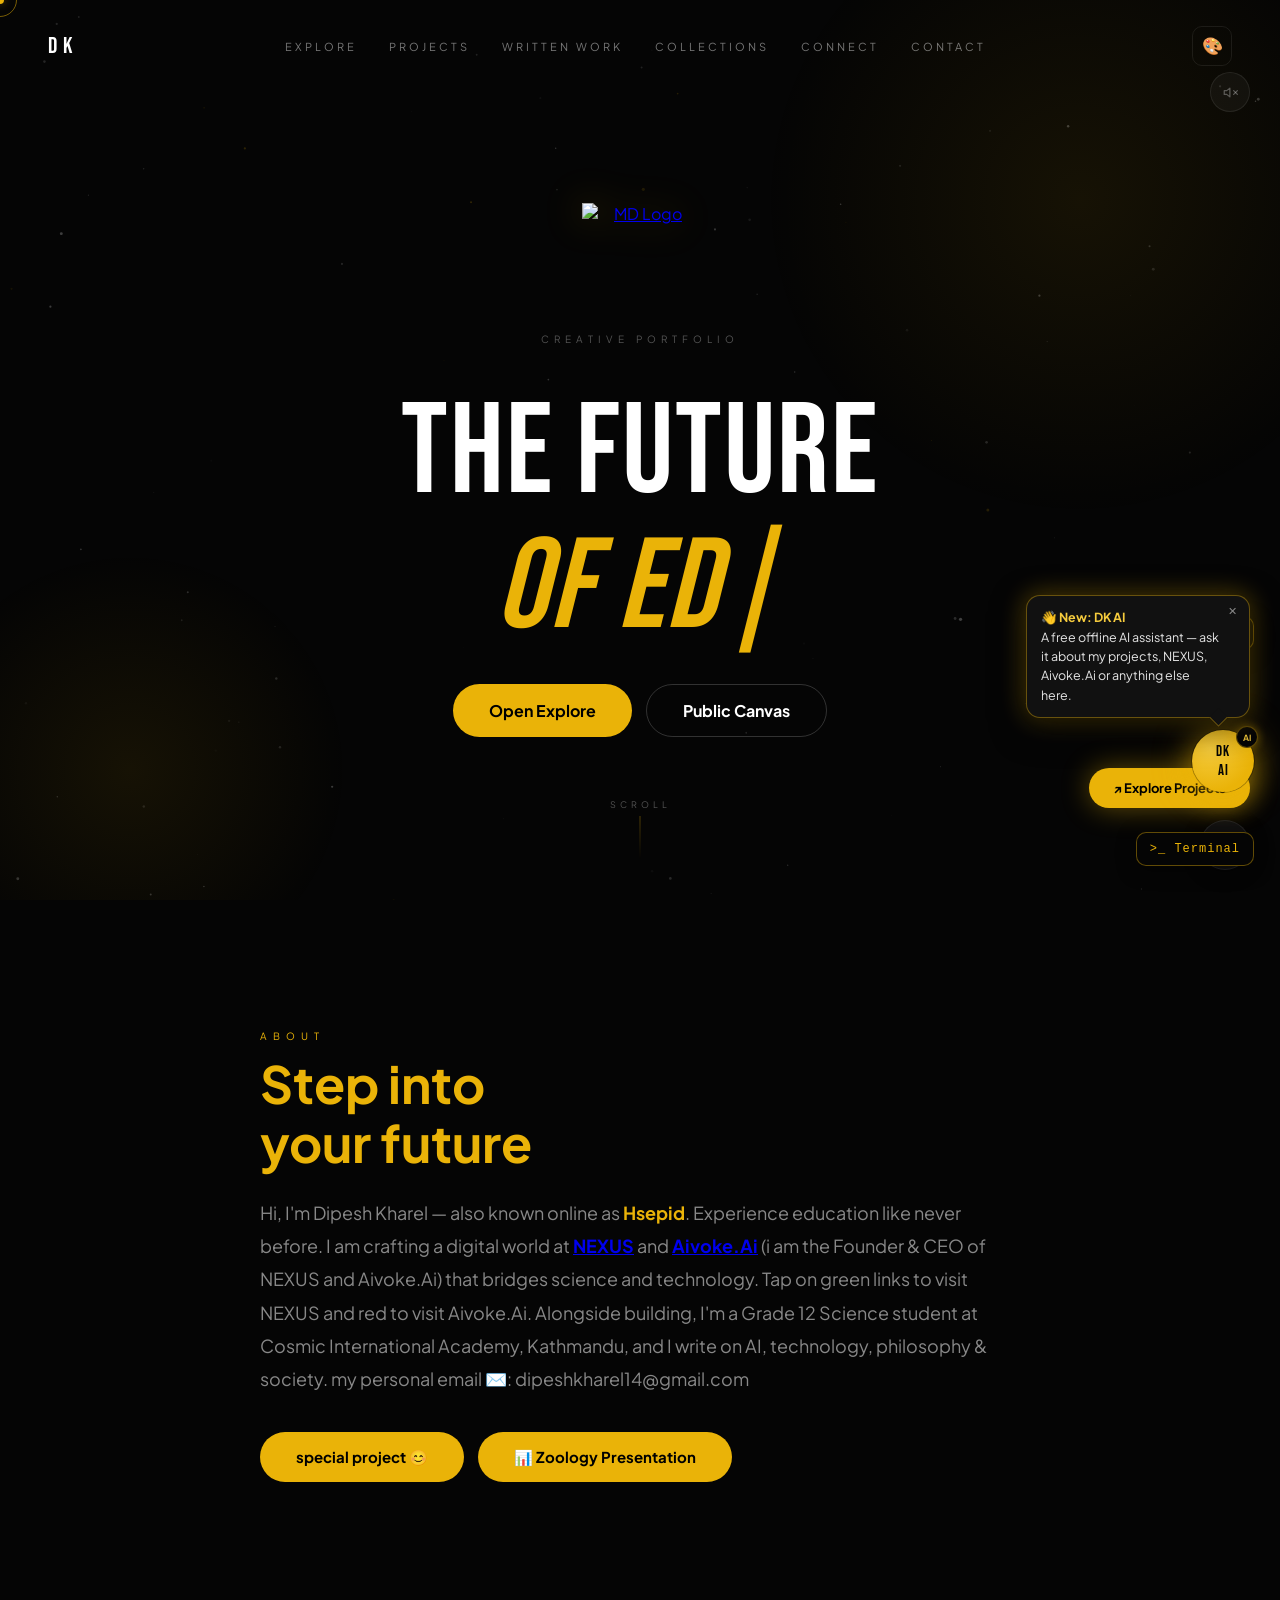
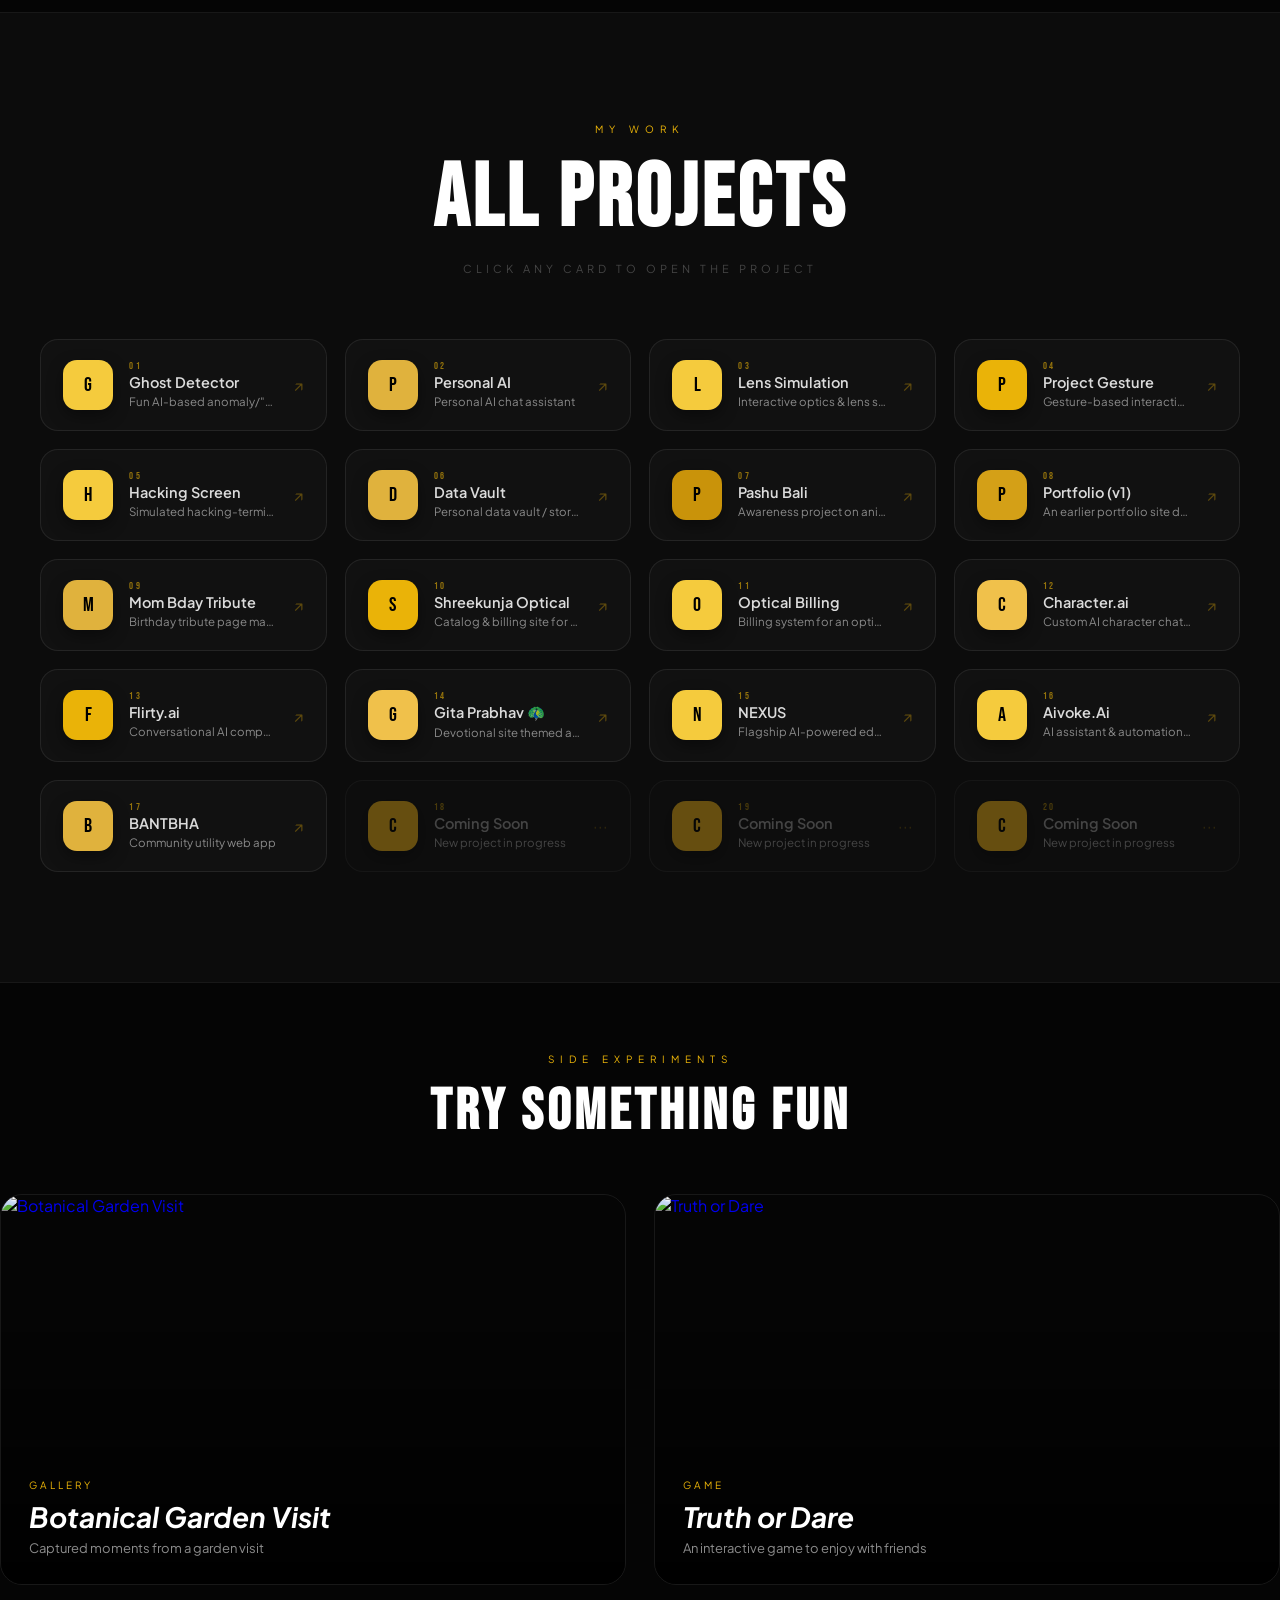
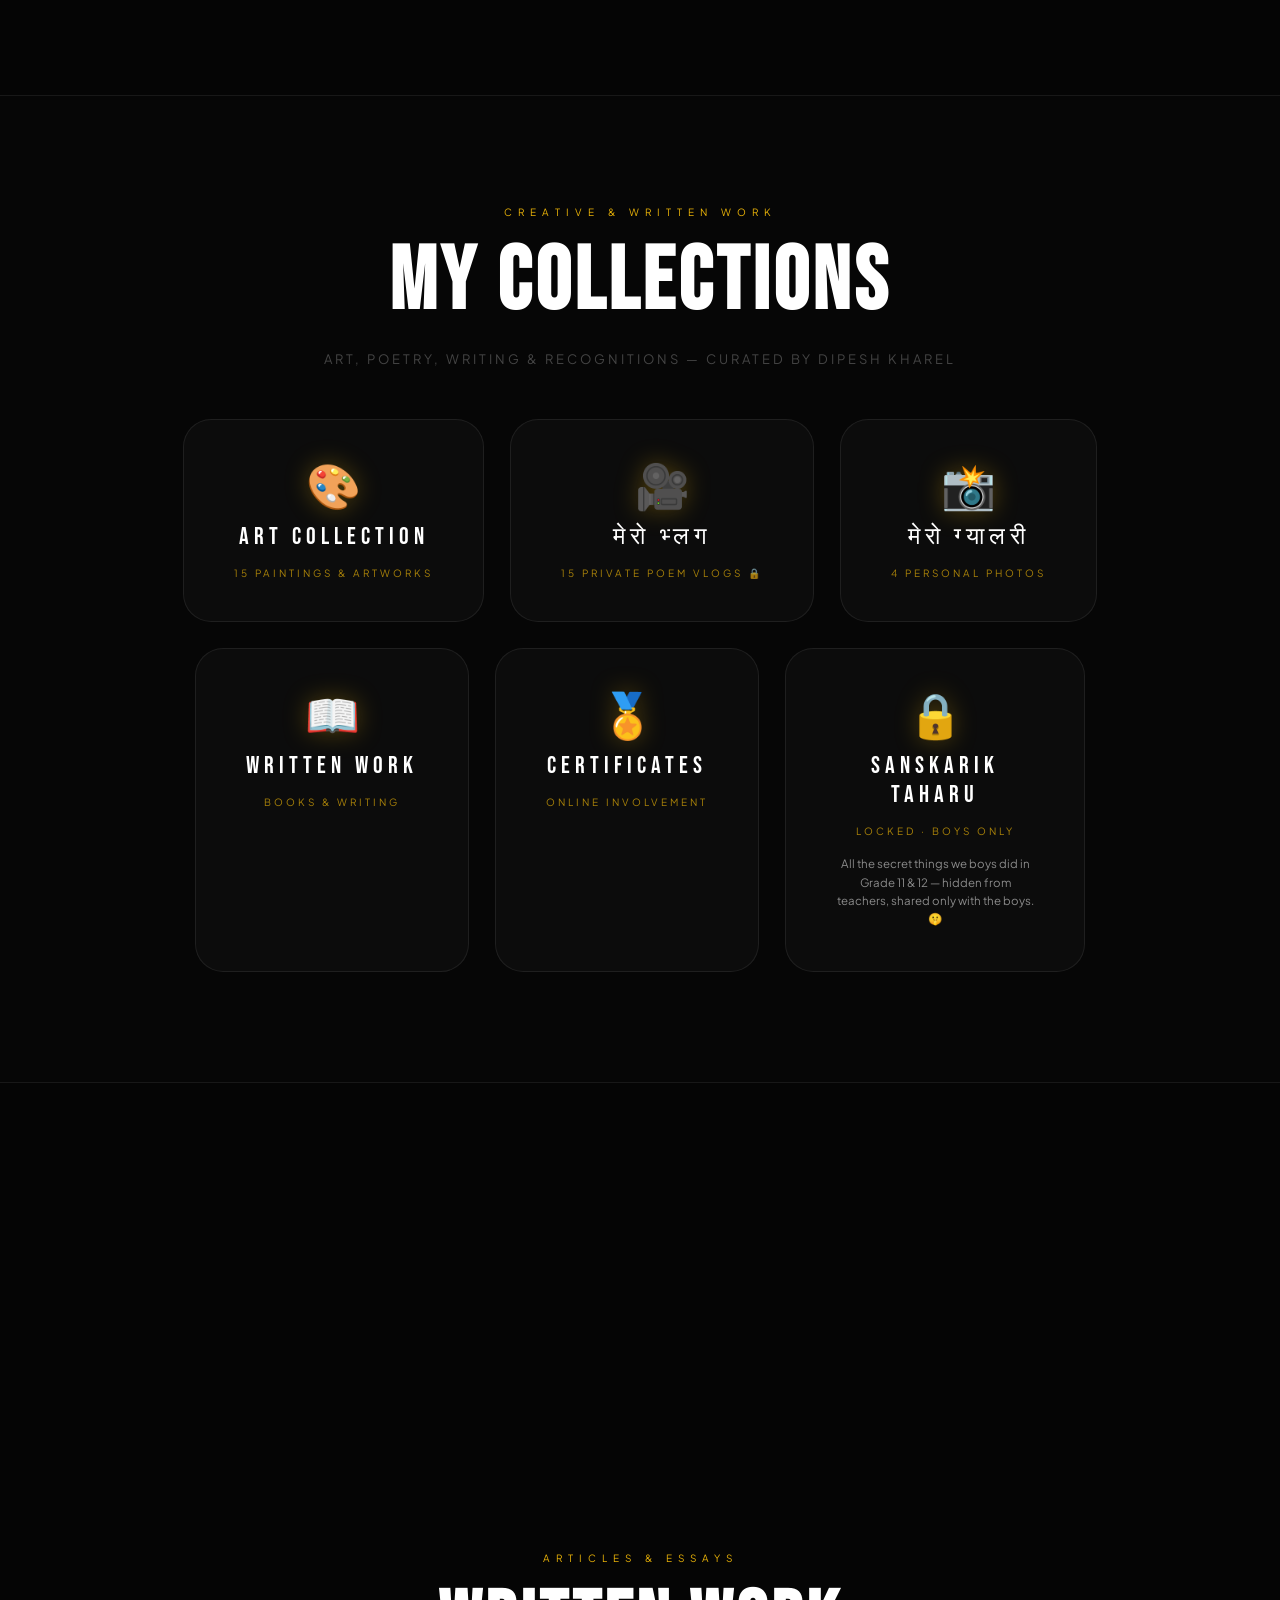
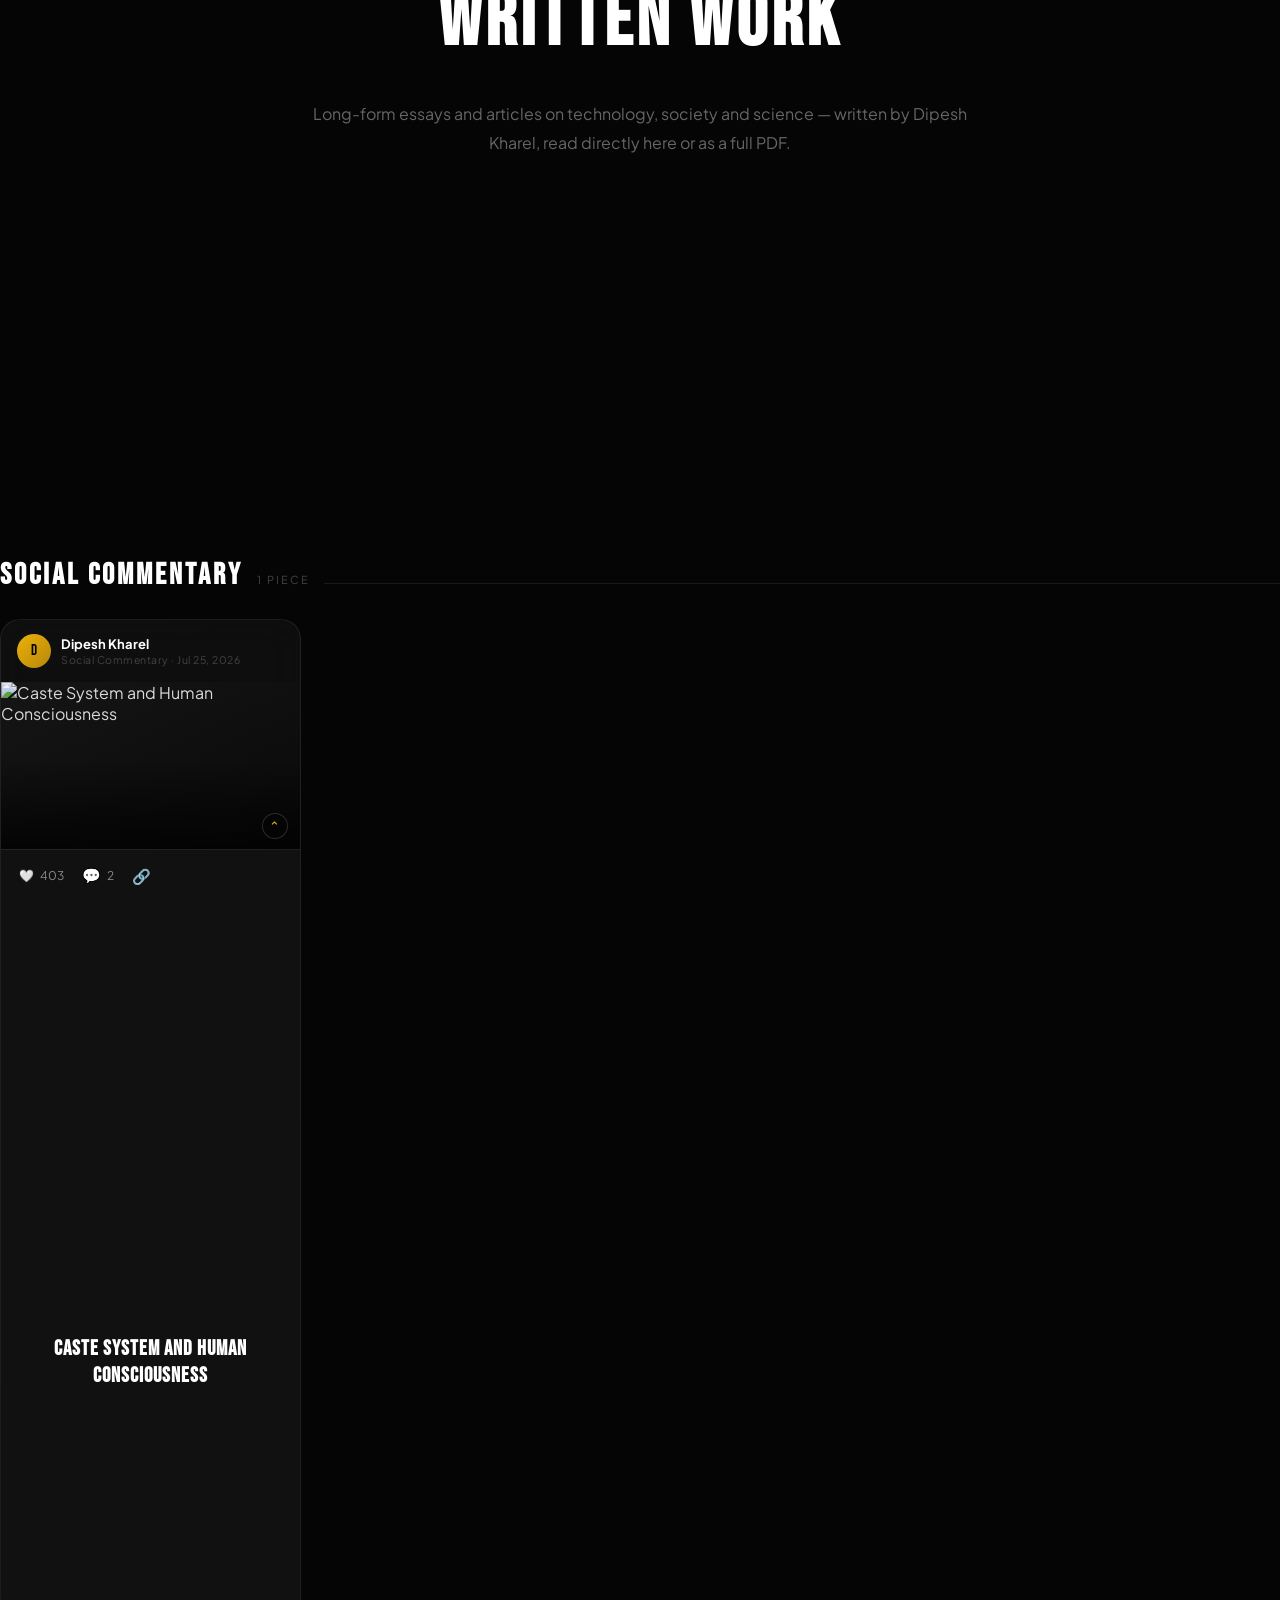
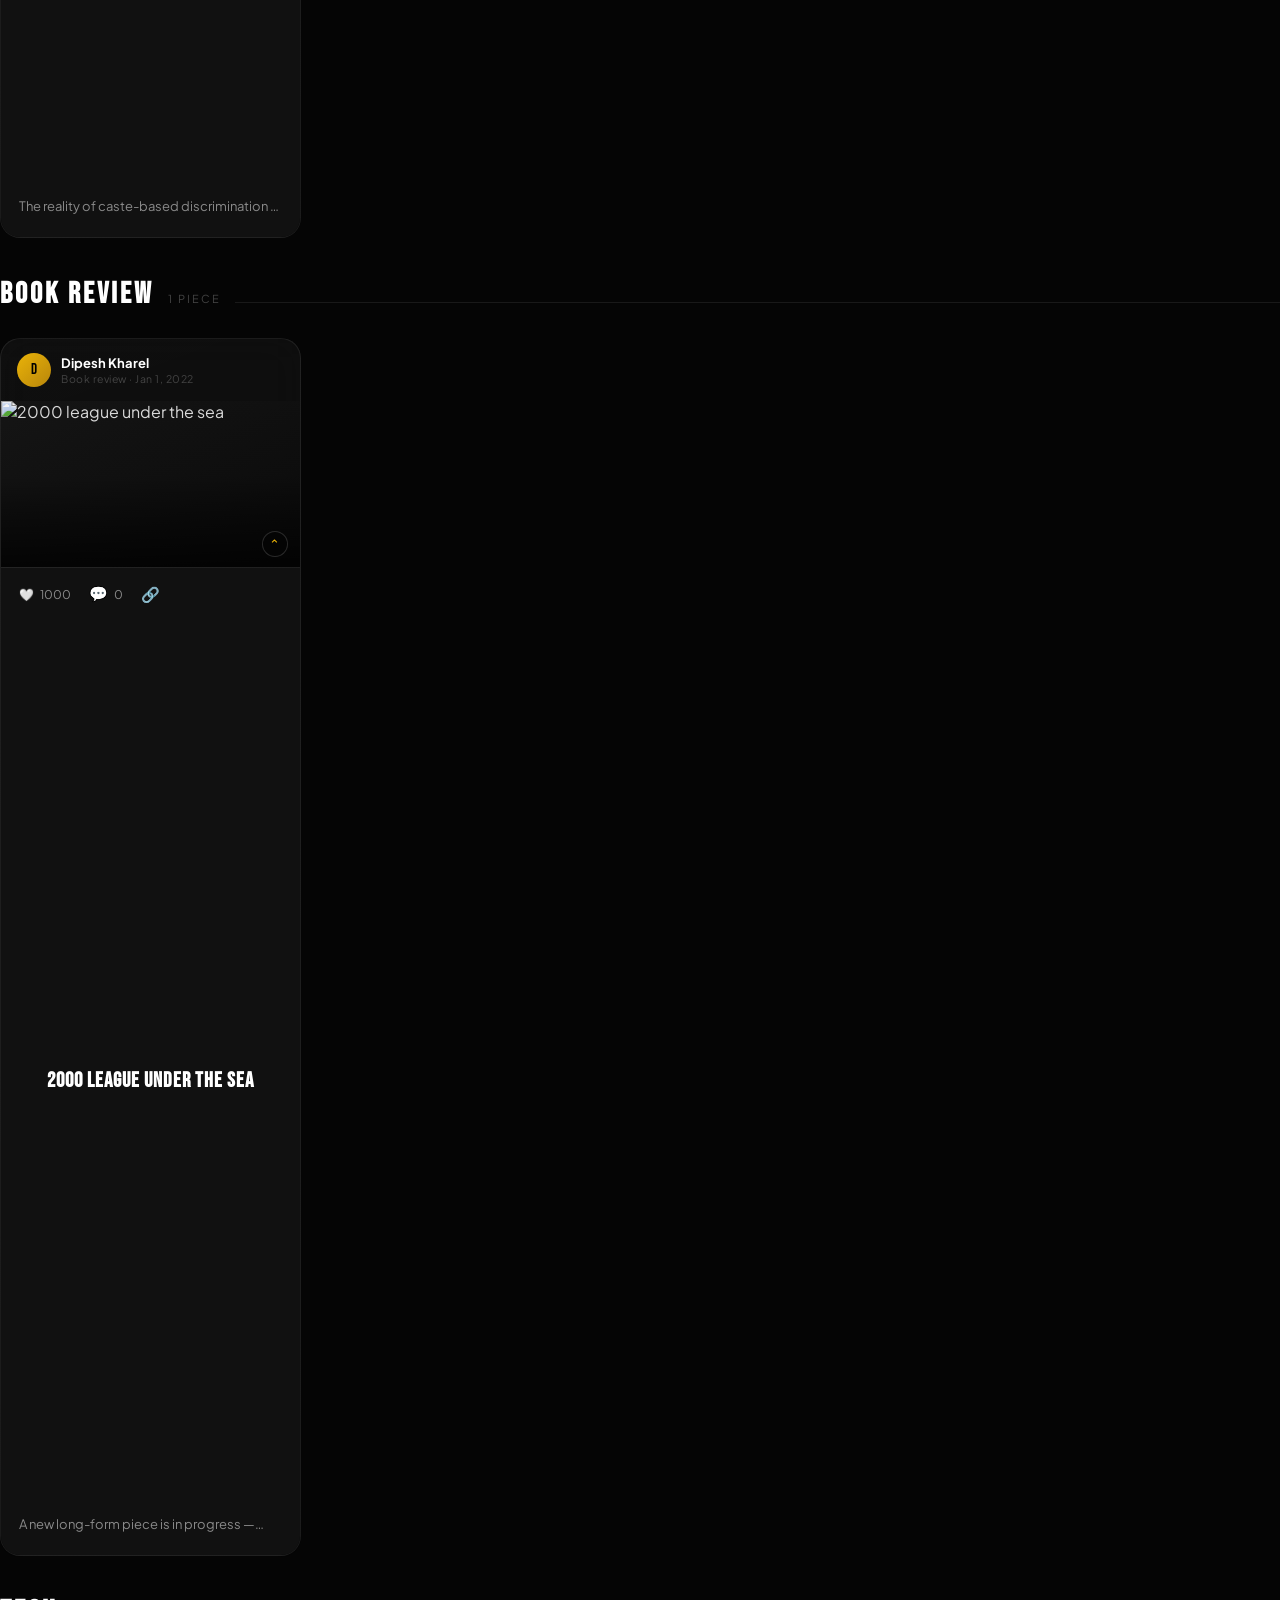
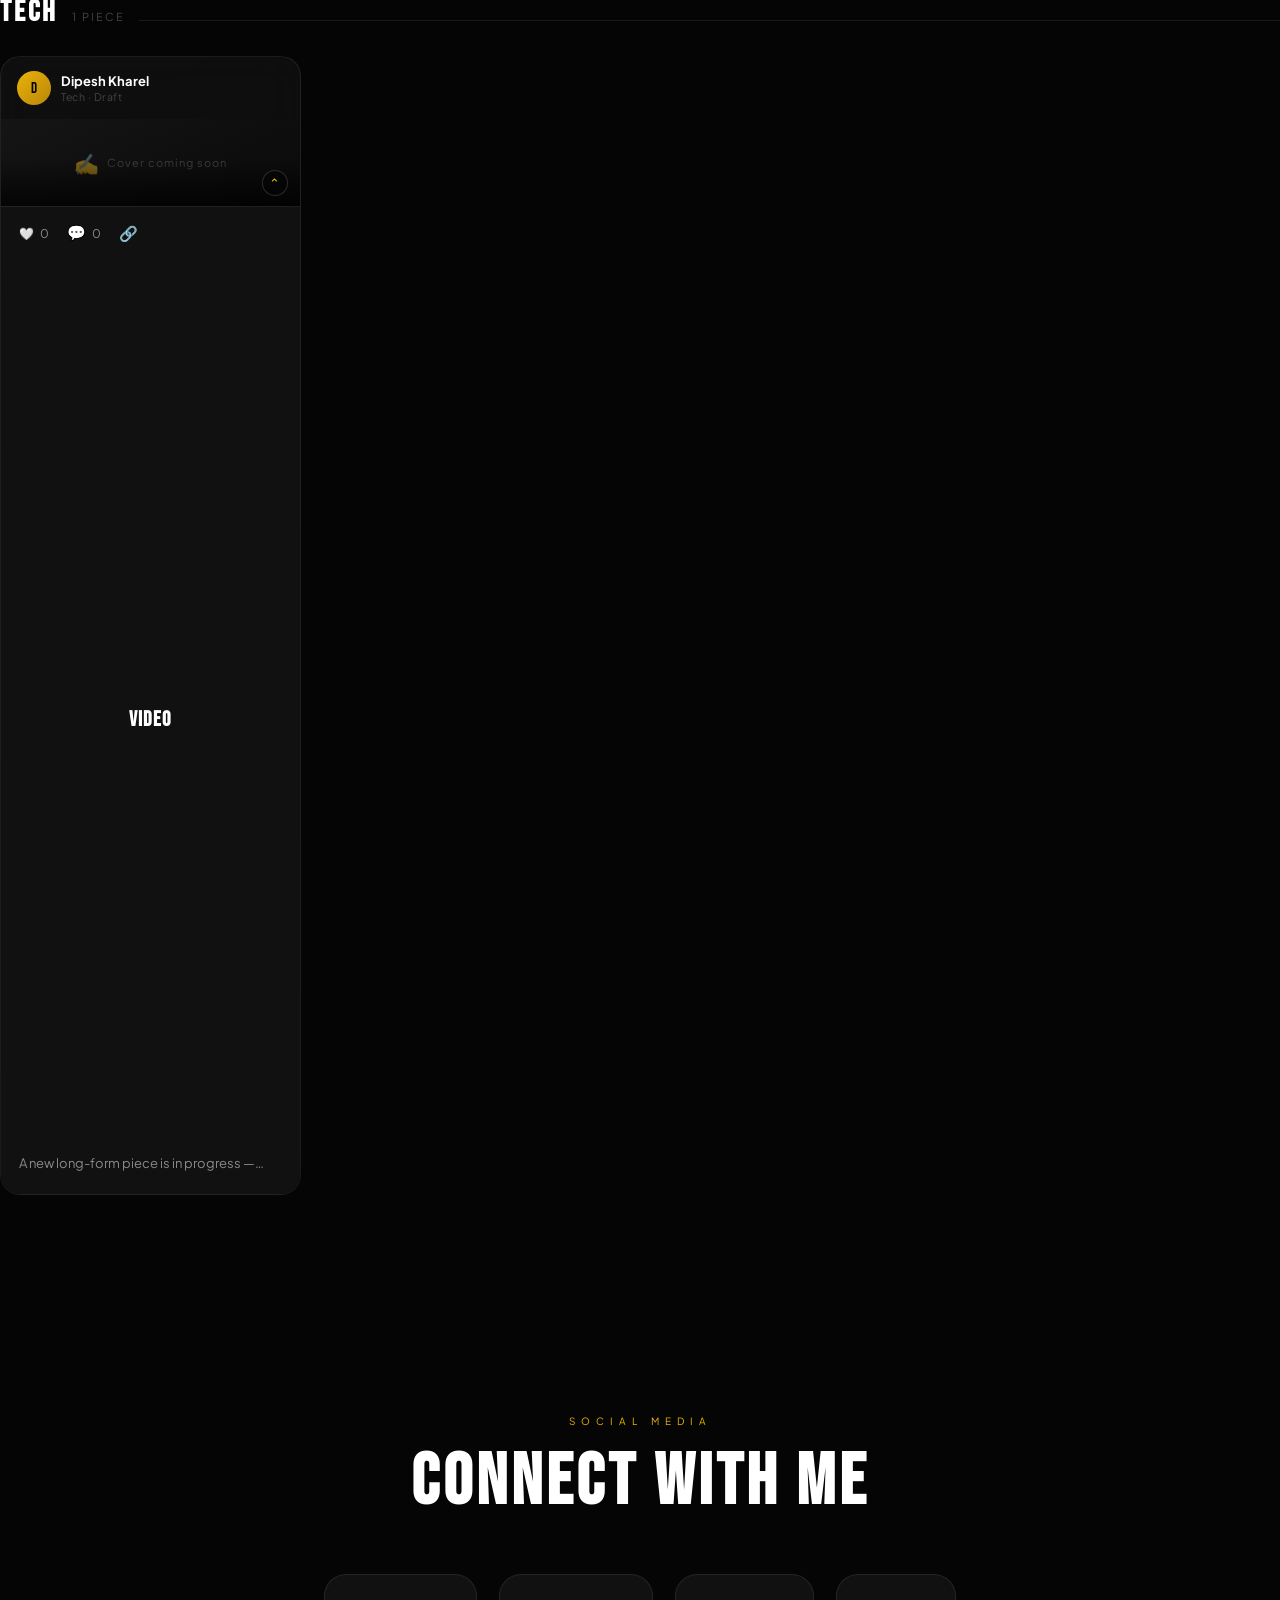
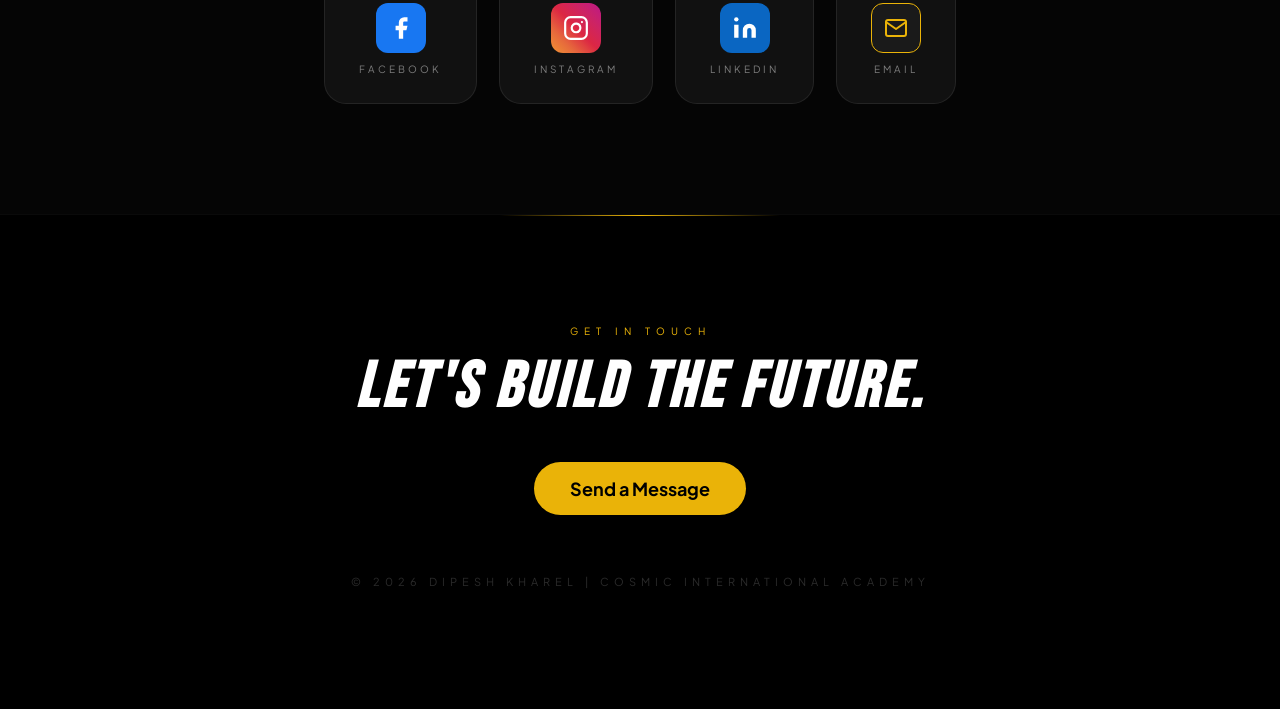
==== commit e2fd1a8b: "Rename Hsepid-index-office-intro-fixed.html to index.html" ====
--- a/index.html
+++ b/index.html
@@ -2409,8 +2409,9 @@
  function stop(){root.classList.remove('ho-active');root.setAttribute('aria-hidden','true');document.body.style.overflow='';if(raf)cancelAnimationFrame(raf);raf=null;if(renderer){renderer.dispose();renderer.domElement.remove();renderer=null}if(resizeFn)window.removeEventListener('resize',resizeFn);scene=null;camera=null;started=false;busy=false;document.title=originalTitle;}
  document.getElementById('ho-skip').addEventListener('click',stop);
  document.getElementById('ho-enter').addEventListener('click',async()=>{if(started)return;started=true;document.getElementById('ho-enter').disabled=true;try{THREE=await import('https://cdn.jsdelivr.net/npm/three@0.164.1/build/three.module.js');buildScene();runIntro()}catch(e){show('3D scene unavailable','Your browser could not load the 3D renderer. You can still explore your real projects below.',[{label:'Explore projects',primary:true,action:()=>showProjects()},{label:'Return to website',action:stop}],true)}});
- document.getElementById('explore-btn').addEventListener('click',function(e){e.preventDefault();e.stopPropagation();launch();});
- function launch(){root.classList.add('ho-active');root.setAttribute('aria-hidden','false');document.body.style.overflow='hidden';show('Welcome to Hsepid.np','Step inside a digital version of the office. The full scene loads only after you choose to enter.',[{label:'Enter Office',primary:true,action:async()=>{if(started)return;started=true;try{THREE=await import('https://cdn.jsdelivr.net/npm/three@0.164.1/build/three.module.js');buildScene();runIntro()}catch(e){show('3D scene unavailable','The 3D library could not be loaded. Continue to the existing project collection.',[{label:'Explore projects',primary:true,action:showProjects},{label:'Return to website',action:stop}],true)}}},{label:'Skip to website',action:stop}]);}
+ document.getElementById('explore-btn').addEventListener('click',function(e){/* Keep Explore Projects as normal project navigation. */});
+ document.querySelectorAll('a.btn-gold[href="#explore"]').forEach(function(btn){btn.addEventListener('click',function(e){e.preventDefault();launch();});});
+ async function launch(){if(root.classList.contains('ho-active')||started)return;root.classList.add('ho-active');root.setAttribute('aria-hidden','false');document.body.style.overflow='hidden';show('Entering Hsepid.np','Loading the interactive office…',[],true);started=true;try{THREE=await import('https://cdn.jsdelivr.net/npm/three@0.164.1/build/three.module.js');buildScene();runIntro()}catch(e){started=false;show('3D scene unavailable','The office animation could not load. You can still use the website normally.',[{label:'Return to website',primary:true,action:stop}],true)}}
  function mat(color,rough=.55,metal=0,trans=0){return new THREE.MeshStandardMaterial({color,roughness:rough,metalness:metal,transparent:trans>0,opacity:1-trans})}
  function box(w,h,d,m,x,y,z,parent=scene){const o=new THREE.Mesh(new THREE.BoxGeometry(w,h,d),m);o.position.set(x,y,z);o.castShadow=true;o.receiveShadow=true;parent.add(o);return o}
  function cylinder(rt,rb,h,m,x,y,z,parent=scene){const o=new THREE.Mesh(new THREE.CylinderGeometry(rt,rb,h,16),m);o.position.set(x,y,z);o.castShadow=true;parent.add(o);return o}
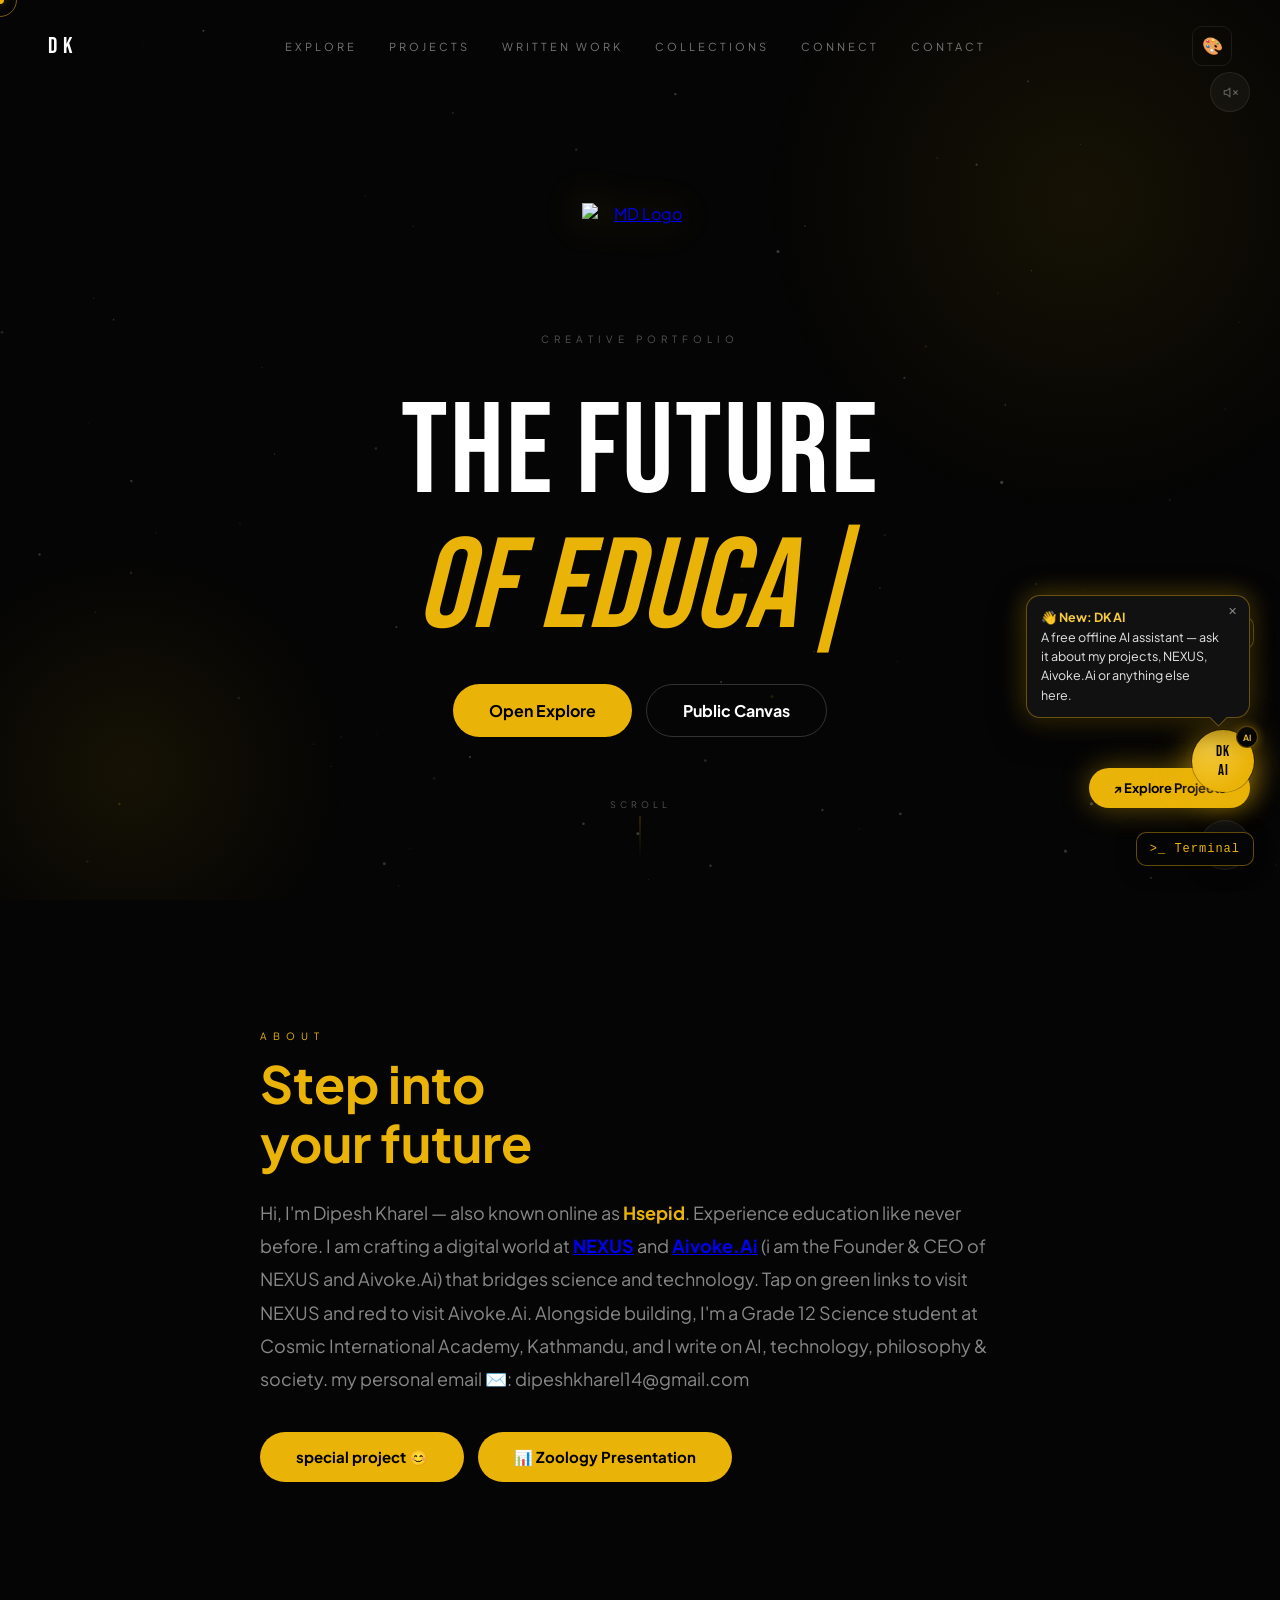
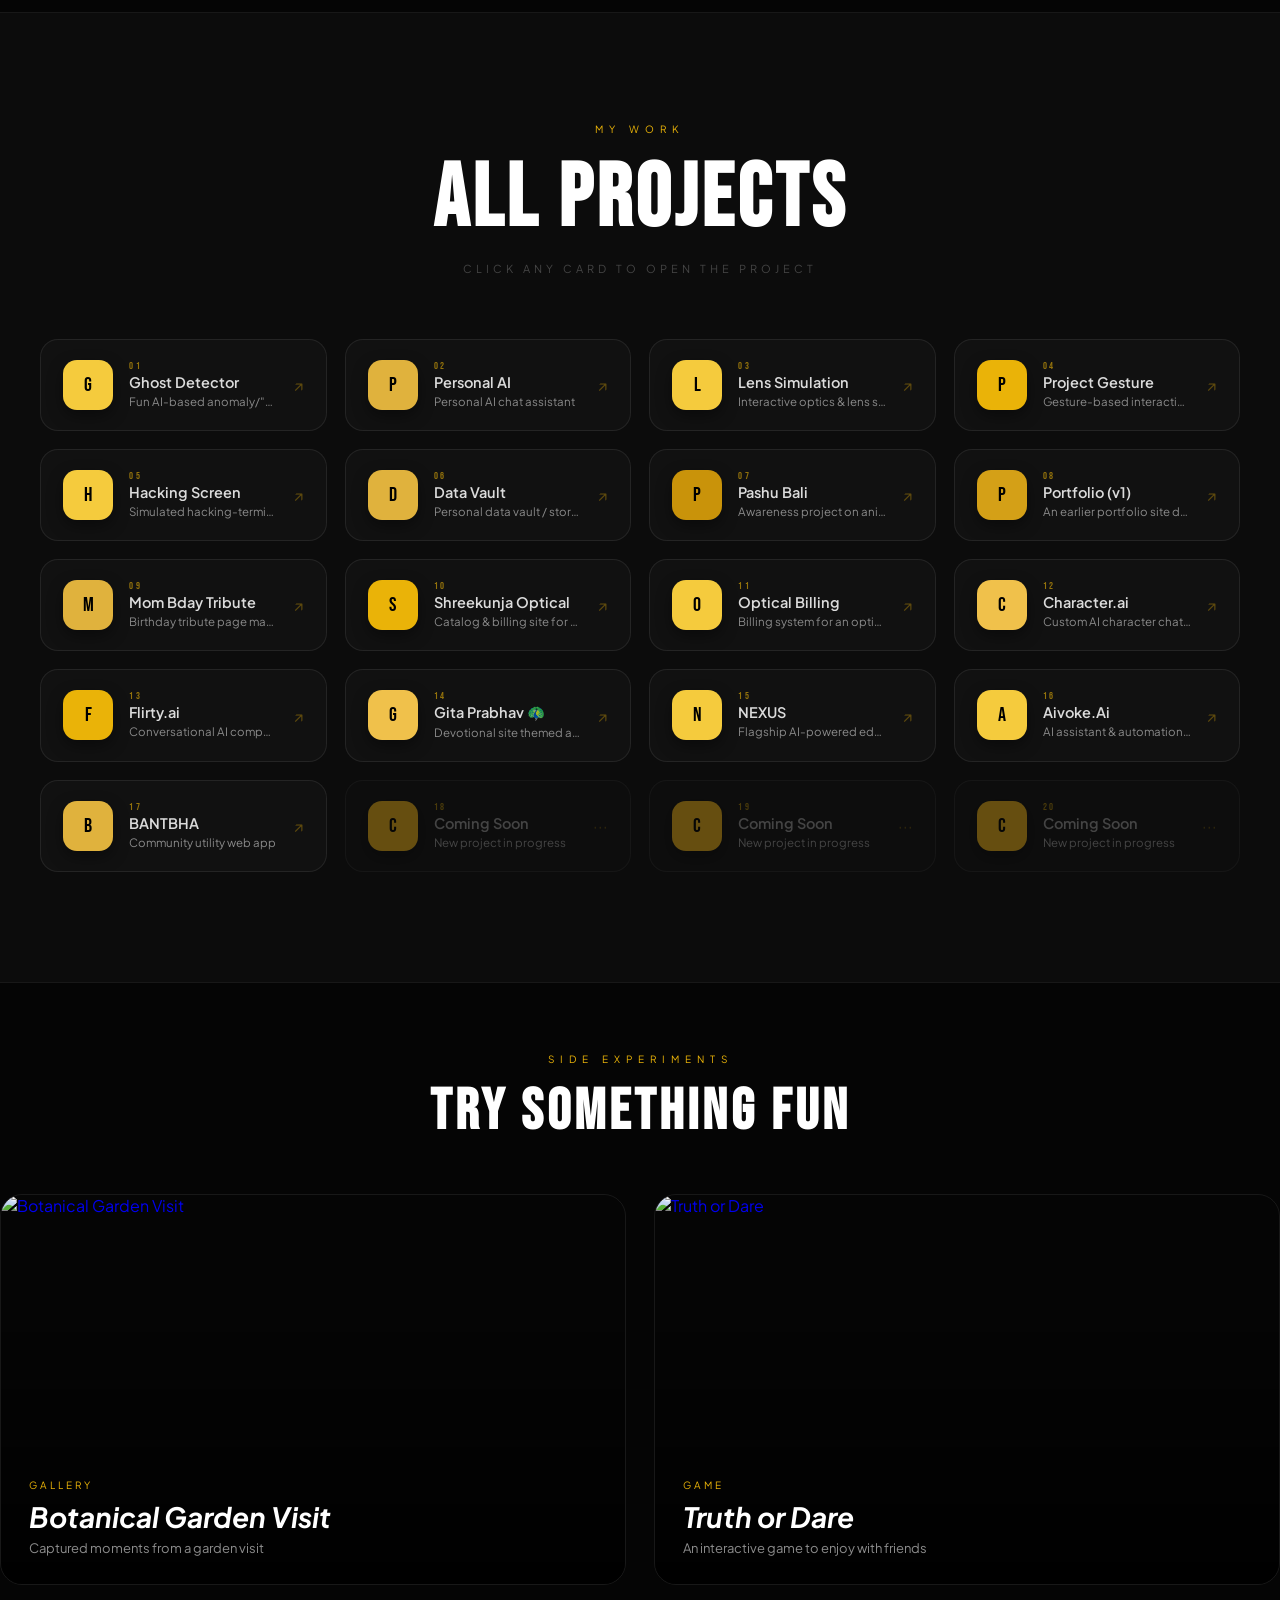
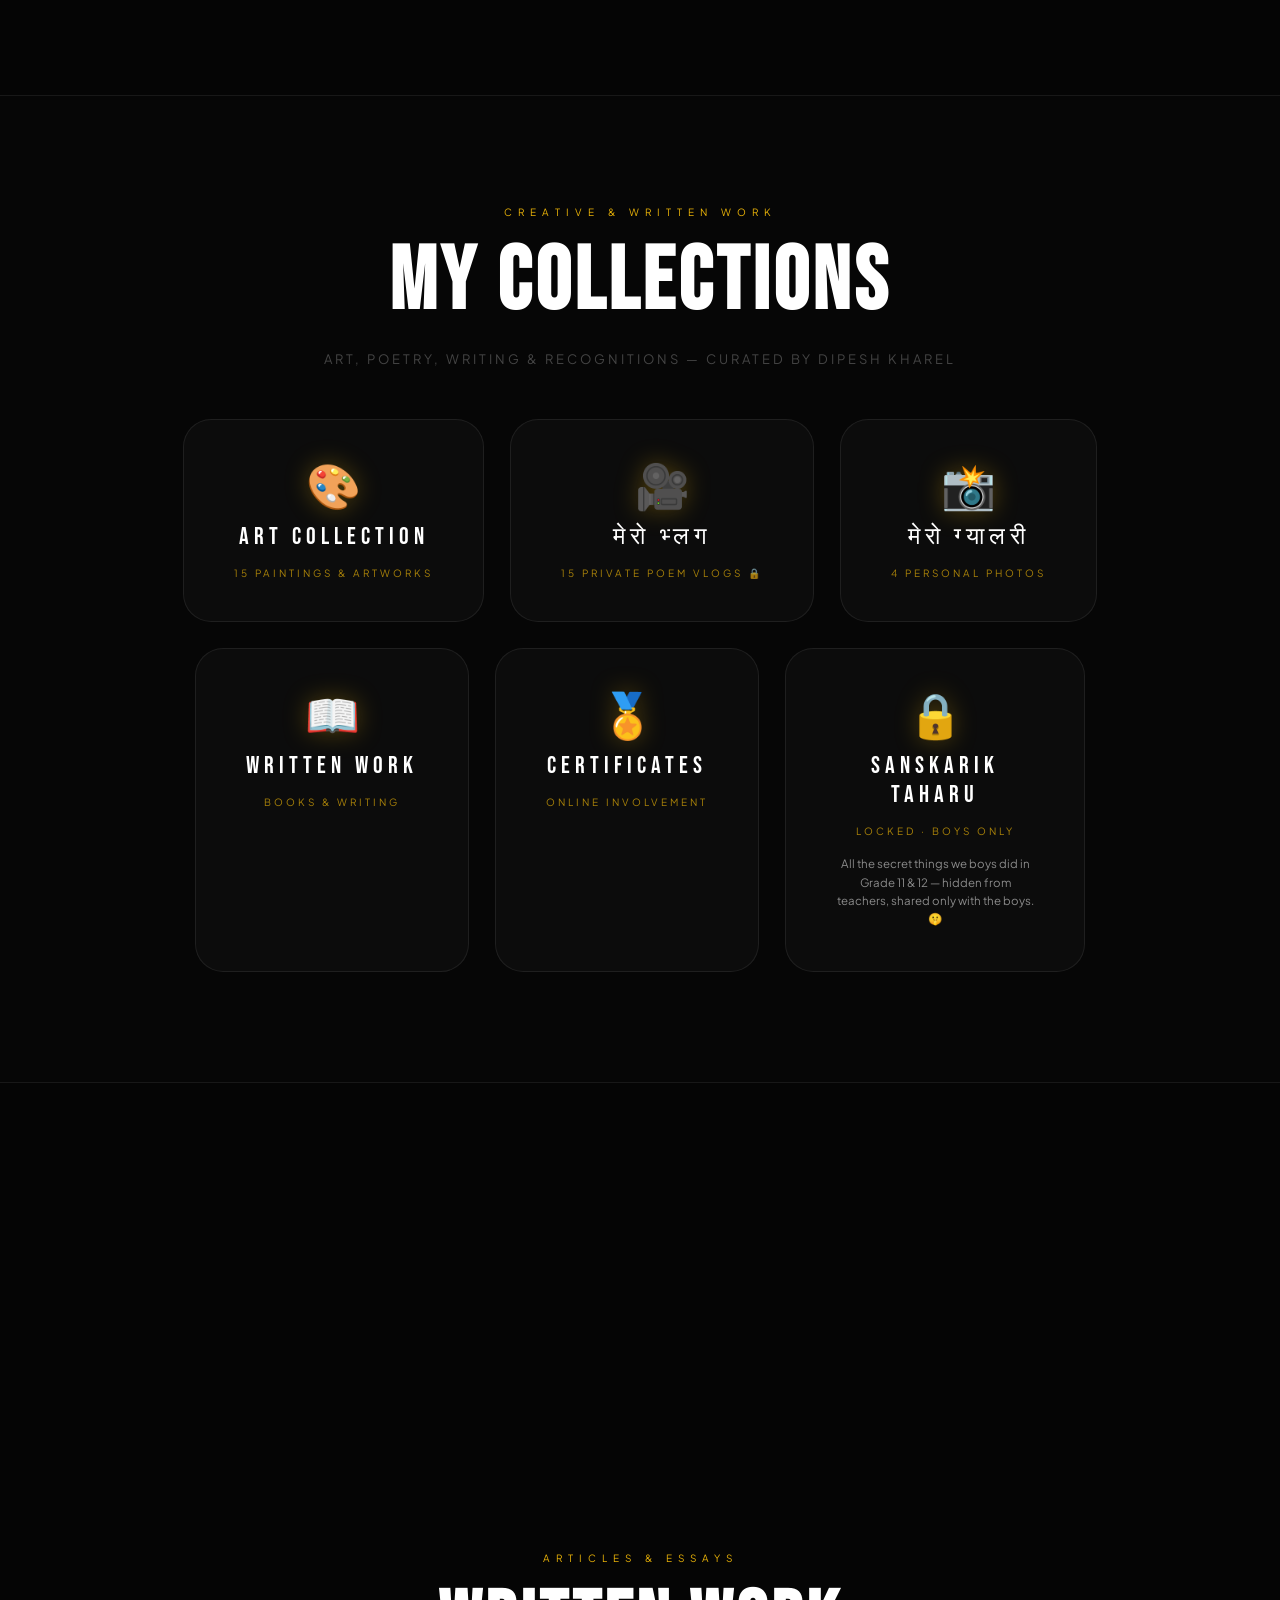
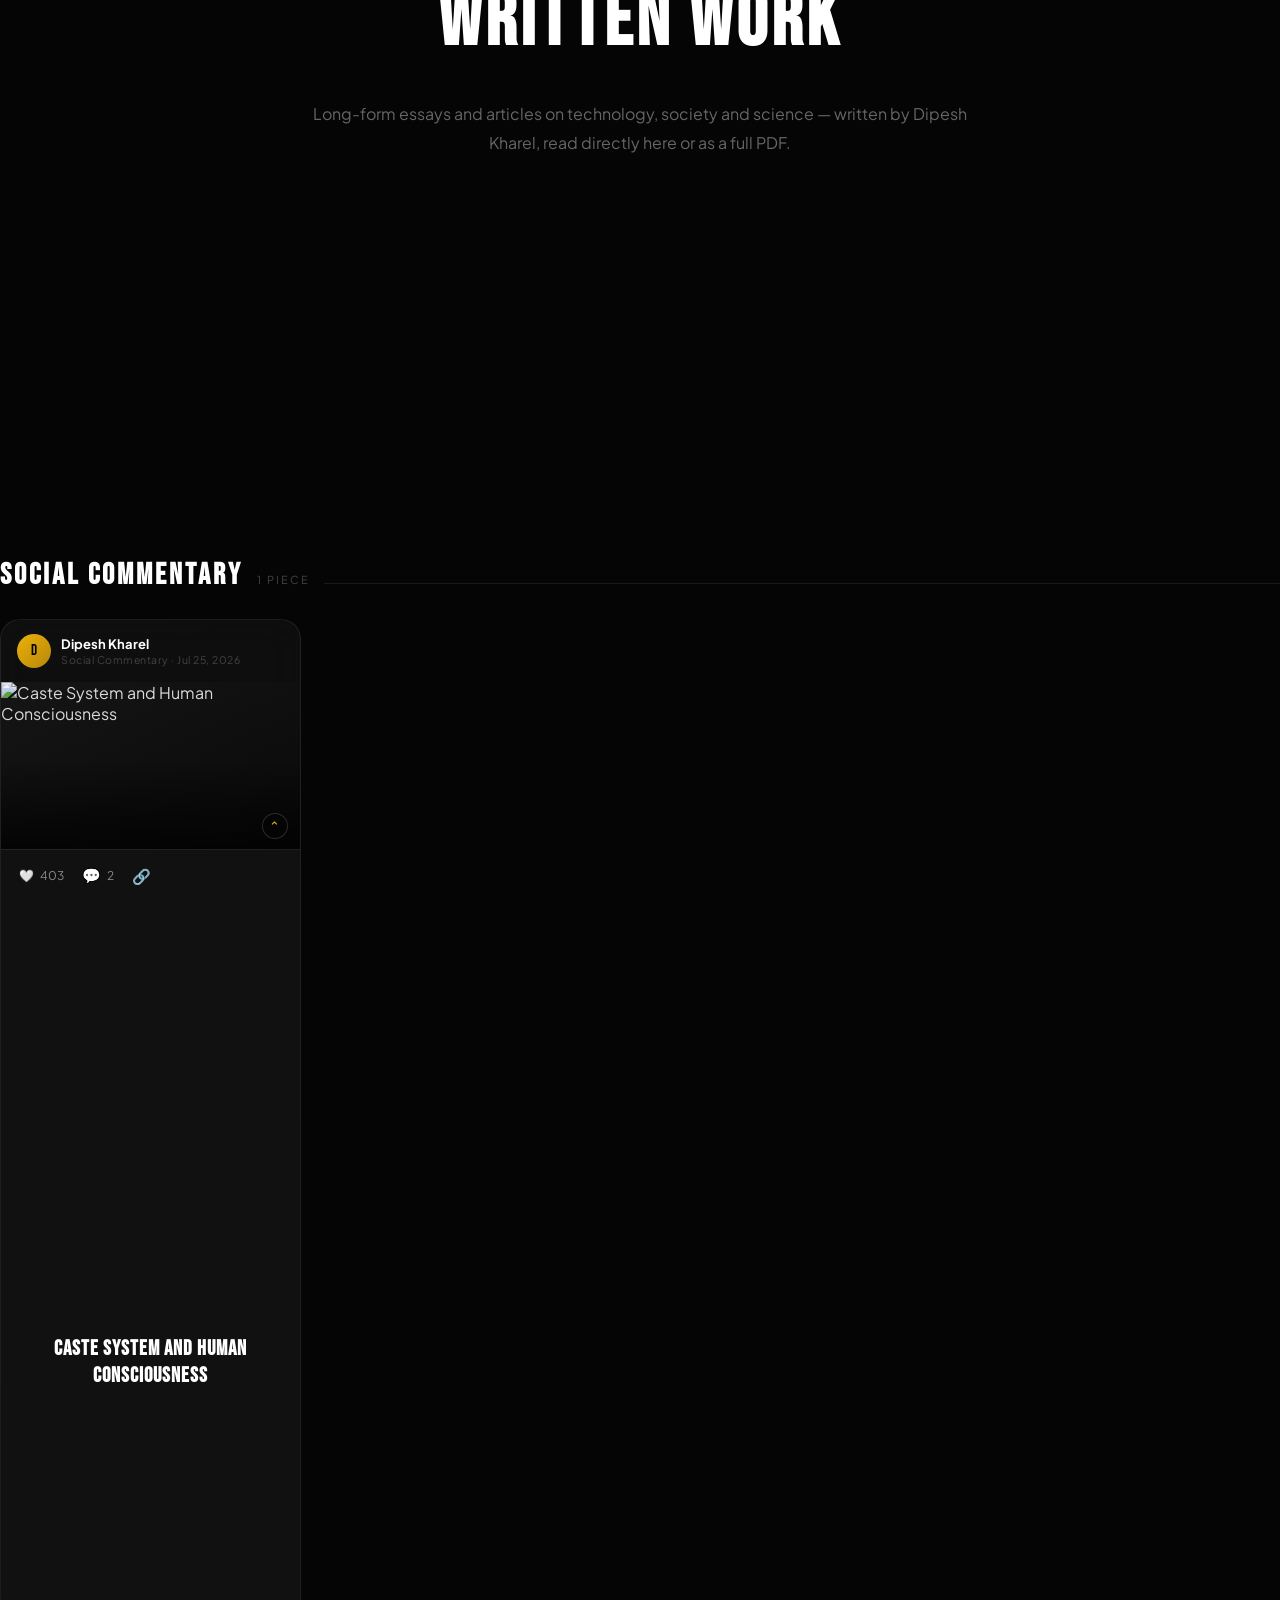
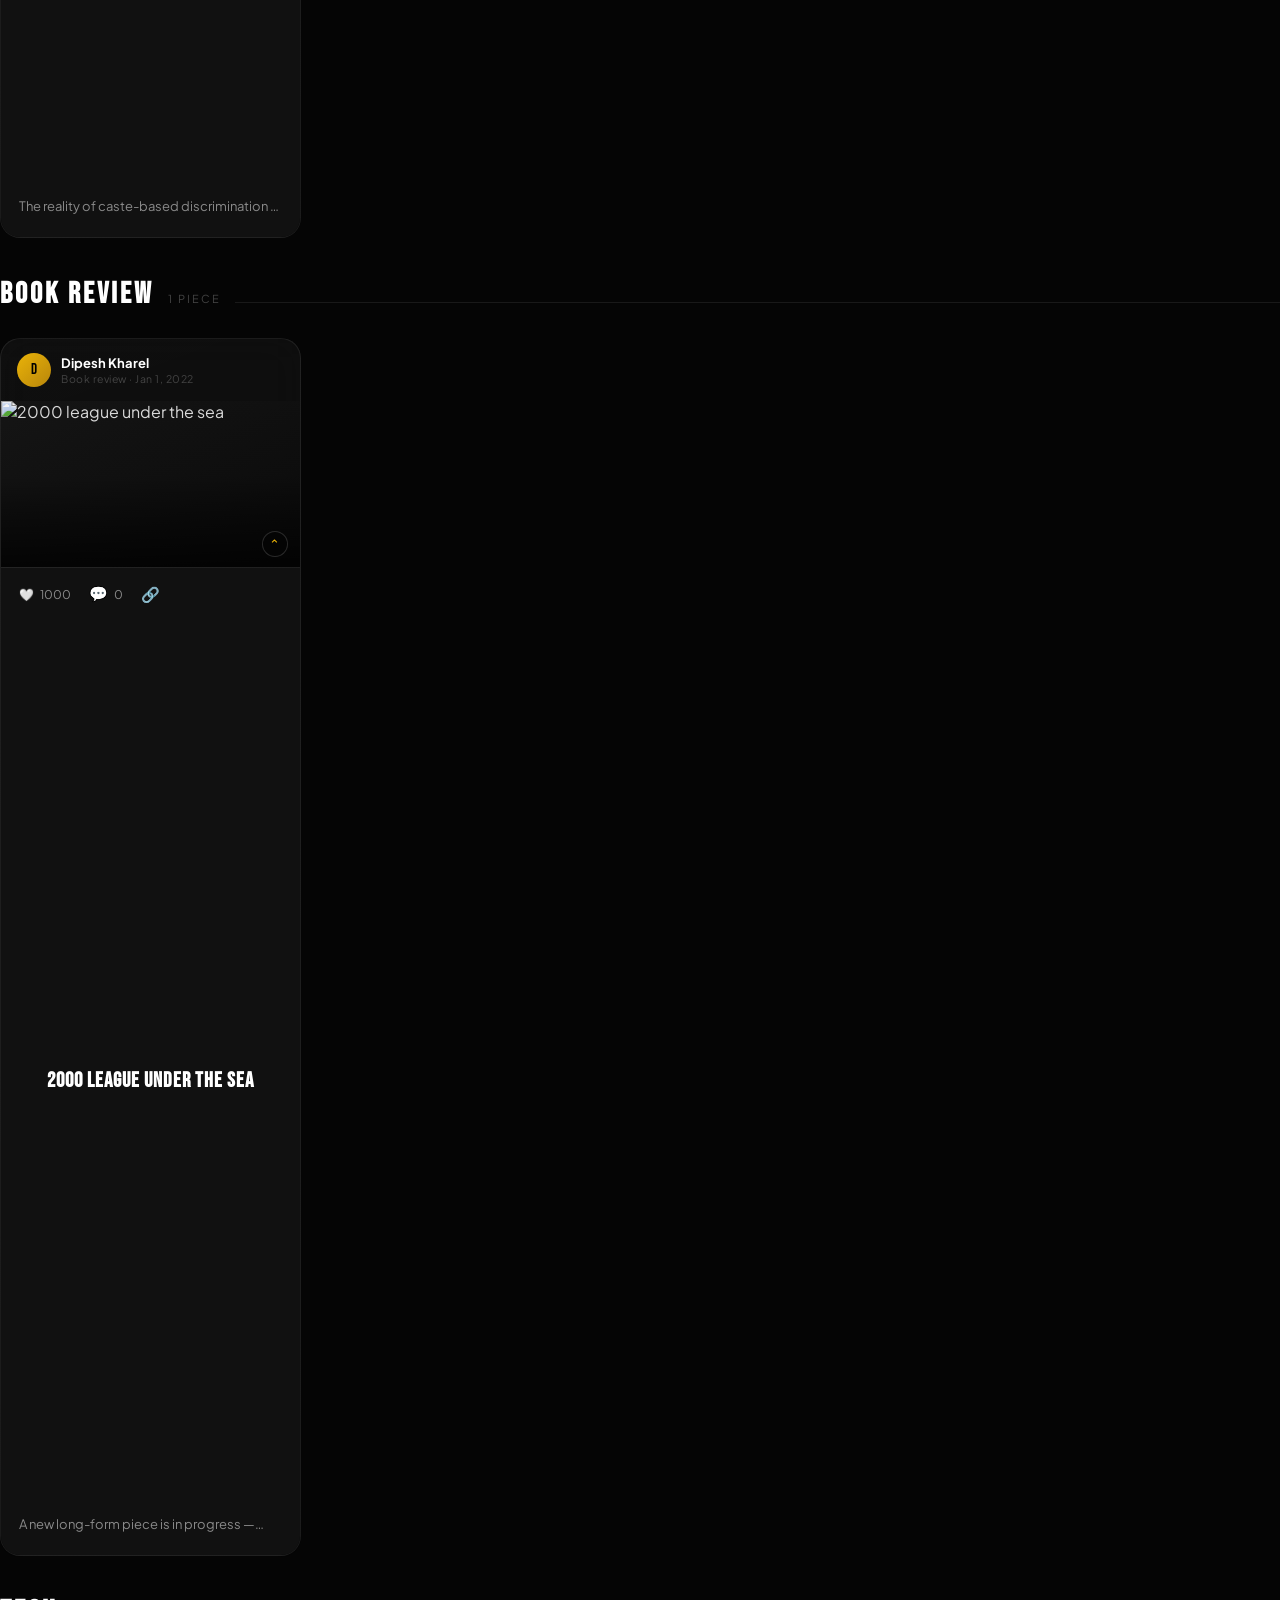
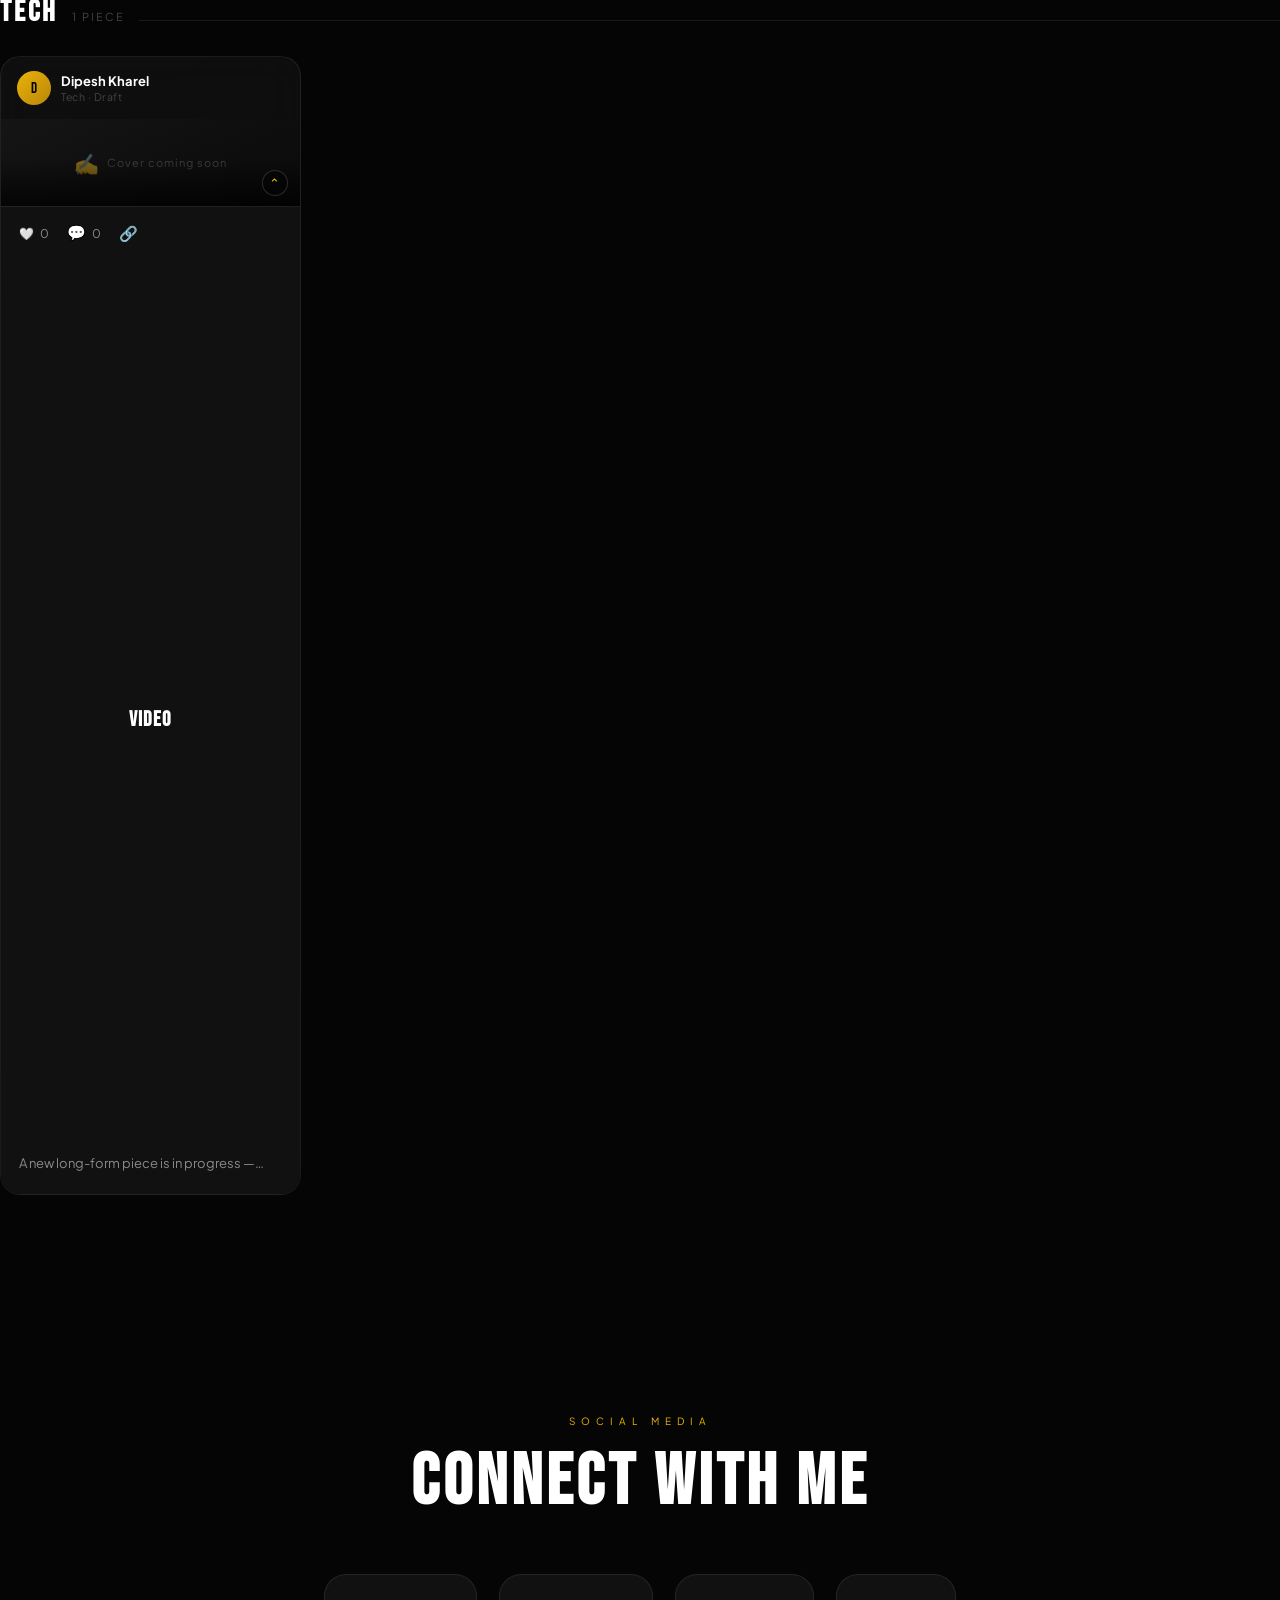
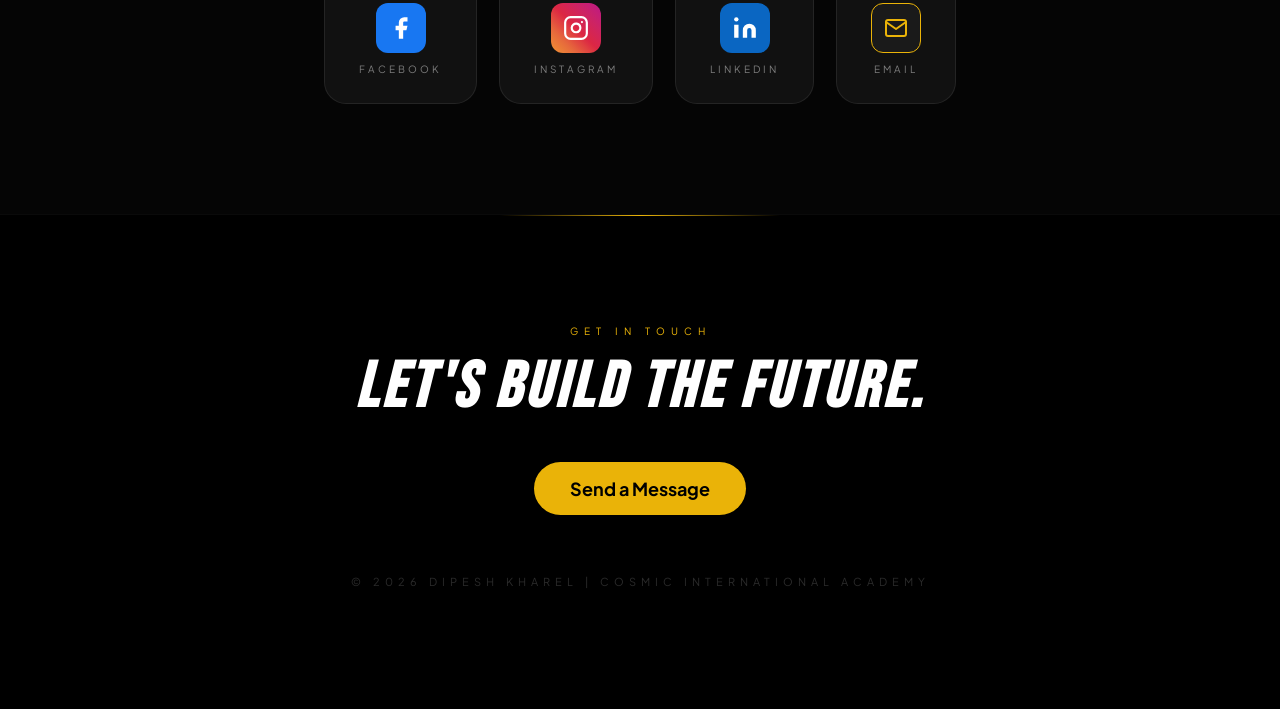
==== commit ace28c14: "Rename Hsepid-index-office-intro-tested.html to index.html" ====
--- a/index.html
+++ b/index.html
@@ -2409,9 +2409,9 @@
  function stop(){root.classList.remove('ho-active');root.setAttribute('aria-hidden','true');document.body.style.overflow='';if(raf)cancelAnimationFrame(raf);raf=null;if(renderer){renderer.dispose();renderer.domElement.remove();renderer=null}if(resizeFn)window.removeEventListener('resize',resizeFn);scene=null;camera=null;started=false;busy=false;document.title=originalTitle;}
  document.getElementById('ho-skip').addEventListener('click',stop);
  document.getElementById('ho-enter').addEventListener('click',async()=>{if(started)return;started=true;document.getElementById('ho-enter').disabled=true;try{THREE=await import('https://cdn.jsdelivr.net/npm/three@0.164.1/build/three.module.js');buildScene();runIntro()}catch(e){show('3D scene unavailable','Your browser could not load the 3D renderer. You can still explore your real projects below.',[{label:'Explore projects',primary:true,action:()=>showProjects()},{label:'Return to website',action:stop}],true)}});
- document.getElementById('explore-btn').addEventListener('click',function(e){/* Keep Explore Projects as normal project navigation. */});
- document.querySelectorAll('a.btn-gold[href="#explore"]').forEach(function(btn){btn.addEventListener('click',function(e){e.preventDefault();launch();});});
- async function launch(){if(root.classList.contains('ho-active')||started)return;root.classList.add('ho-active');root.setAttribute('aria-hidden','false');document.body.style.overflow='hidden';show('Entering Hsepid.np','Loading the interactive office…',[],true);started=true;try{THREE=await import('https://cdn.jsdelivr.net/npm/three@0.164.1/build/three.module.js');buildScene();runIntro()}catch(e){started=false;show('3D scene unavailable','The office animation could not load. You can still use the website normally.',[{label:'Return to website',primary:true,action:stop}],true)}}
+ document.getElementById('explore-btn').addEventListener('click',function(e){/* Explore Projects remains normal project navigation. */});
+ document.addEventListener('click',function(e){const a=e.target.closest('a[href="#explore"]');if(!a)return;const label=(a.textContent||'').replace(/\s+/g,' ').trim().toLowerCase();if(label!=='open explore')return;e.preventDefault();e.stopPropagation();if(e.stopImmediatePropagation)e.stopImmediatePropagation();launch();},true);
+ async function launch(){if(root.classList.contains('ho-active')||started)return;root.classList.add('ho-active');root.setAttribute('aria-hidden','false');document.body.style.overflow='hidden';started=true;show('Entering Hsepid.np','Loading the interactive 3D office…',[],true);try{THREE=await import('https://cdn.jsdelivr.net/npm/three@0.164.1/build/three.module.js');buildScene();runIntro()}catch(e){started=false;show('3D scene unavailable','The office could not load. Return to the website and try again.',[{label:'Return to website',primary:true,action:stop}],true)}}
  function mat(color,rough=.55,metal=0,trans=0){return new THREE.MeshStandardMaterial({color,roughness:rough,metalness:metal,transparent:trans>0,opacity:1-trans})}
  function box(w,h,d,m,x,y,z,parent=scene){const o=new THREE.Mesh(new THREE.BoxGeometry(w,h,d),m);o.position.set(x,y,z);o.castShadow=true;o.receiveShadow=true;parent.add(o);return o}
  function cylinder(rt,rb,h,m,x,y,z,parent=scene){const o=new THREE.Mesh(new THREE.CylinderGeometry(rt,rb,h,16),m);o.position.set(x,y,z);o.castShadow=true;parent.add(o);return o}
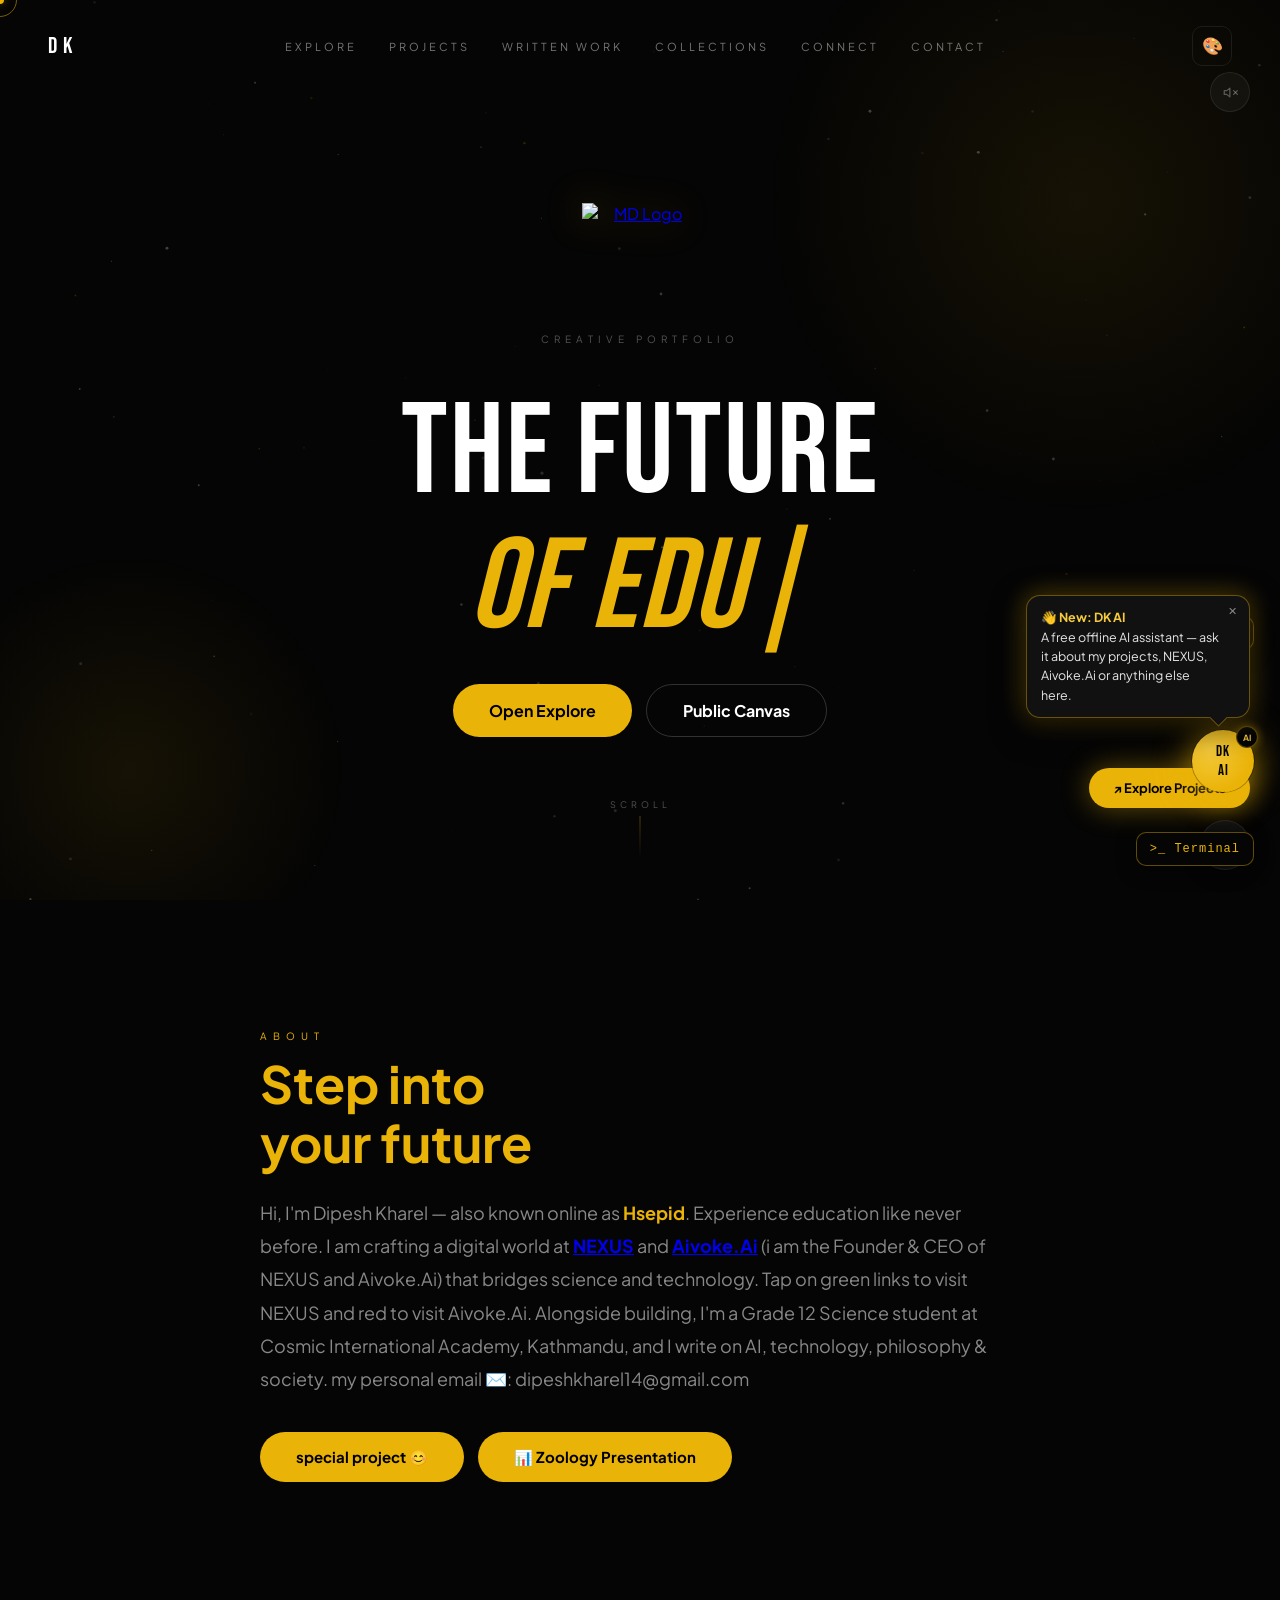
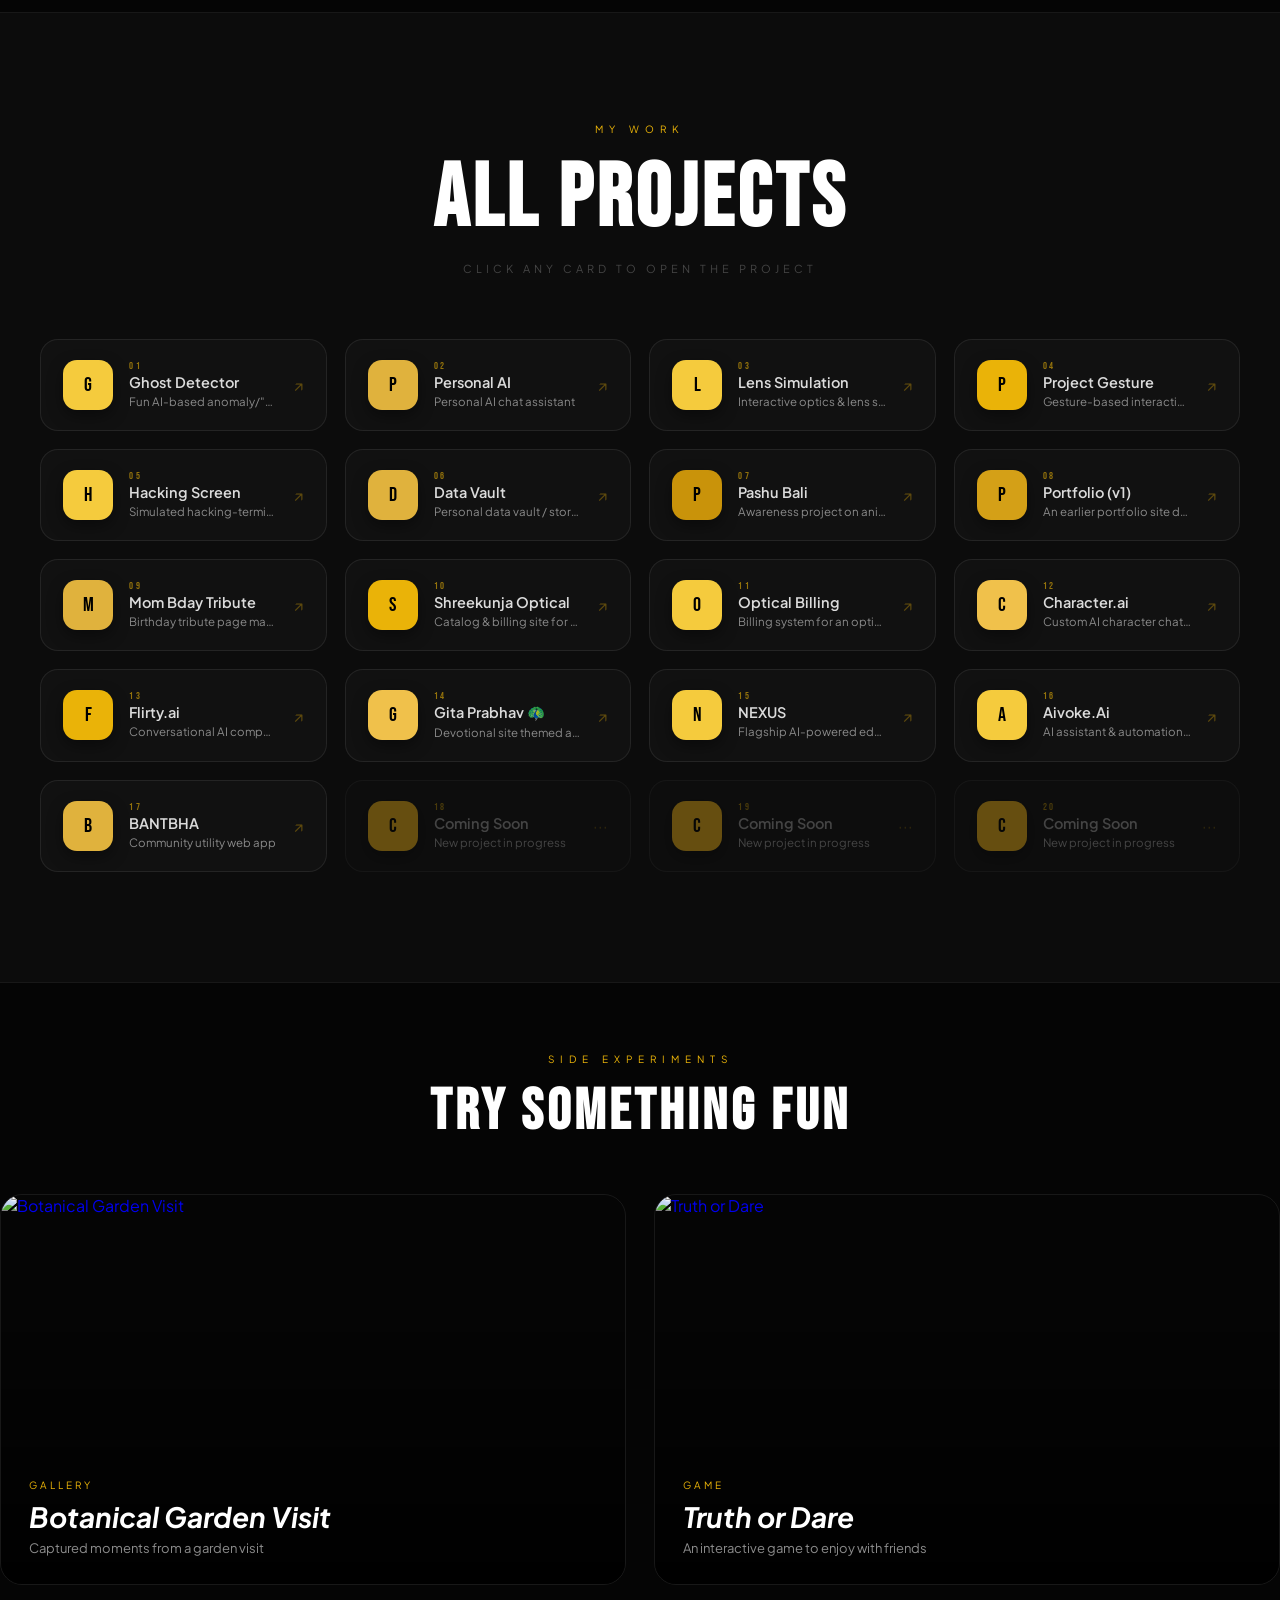
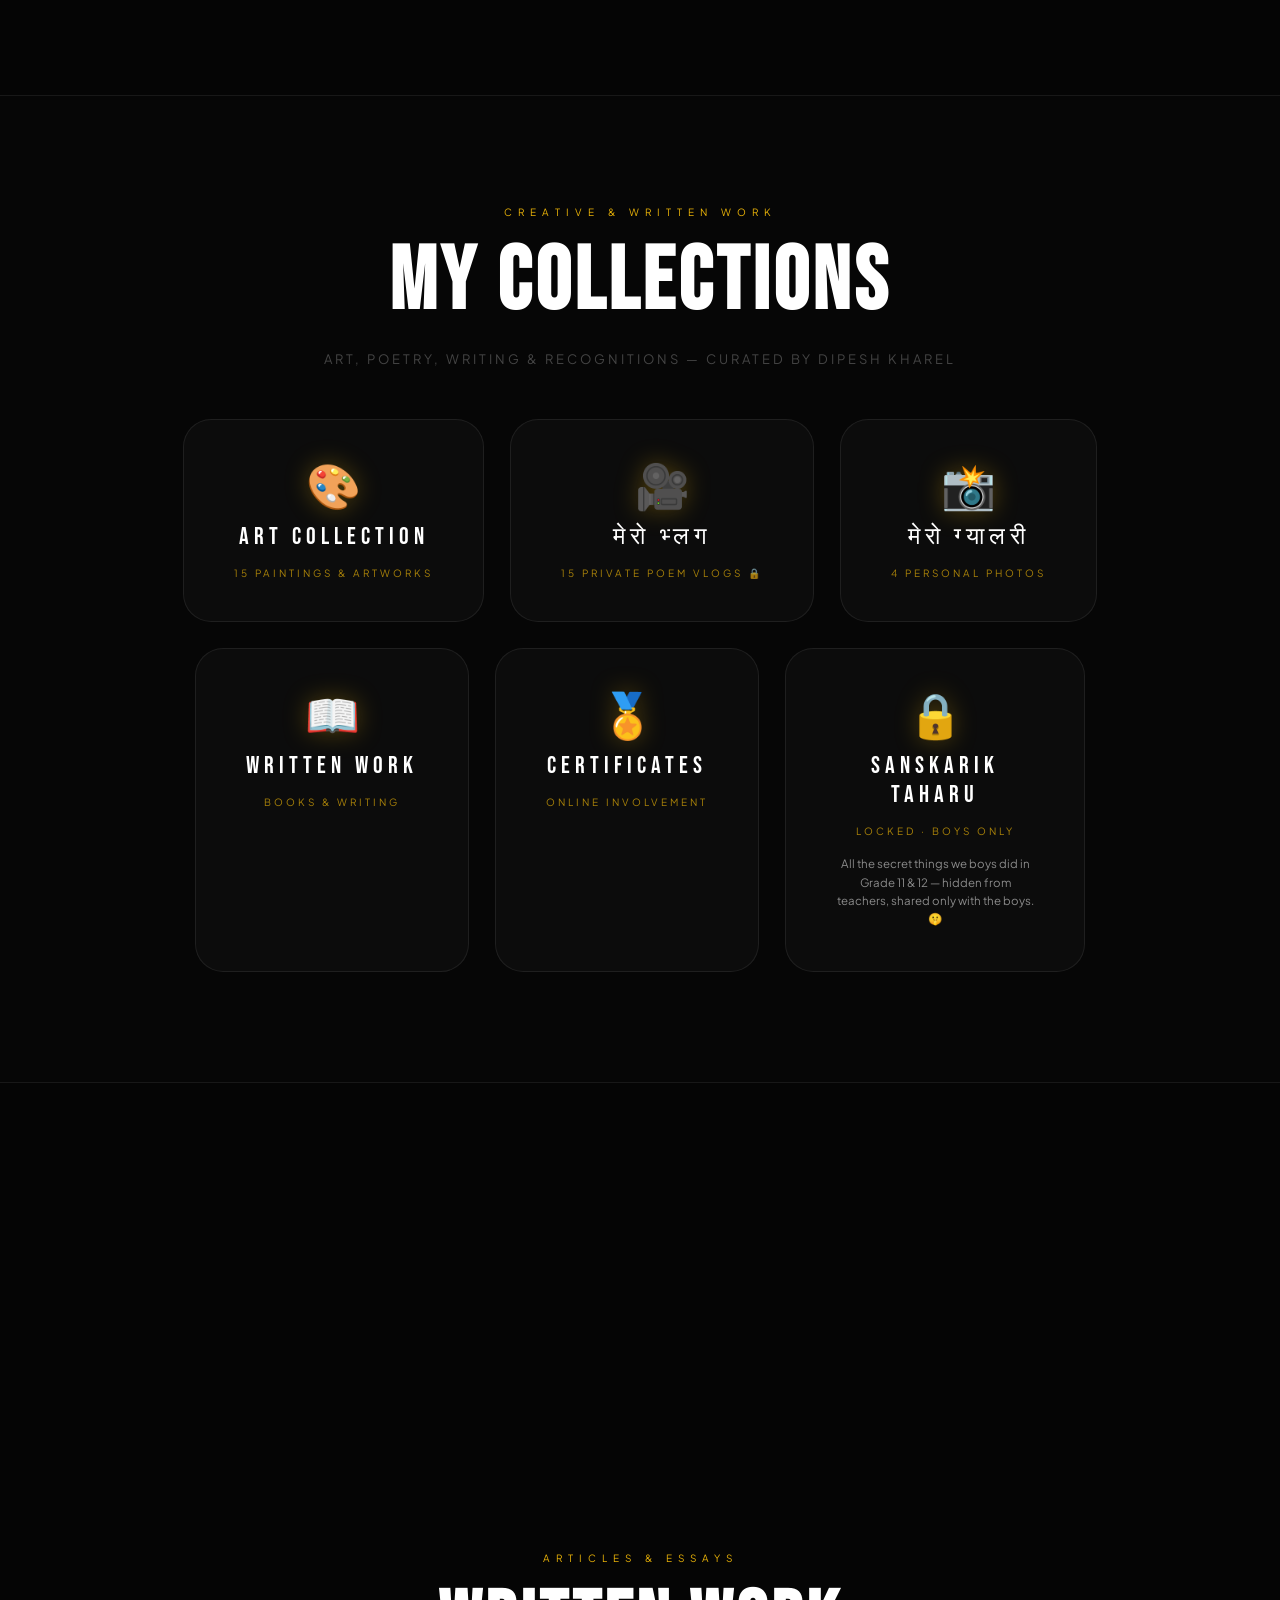
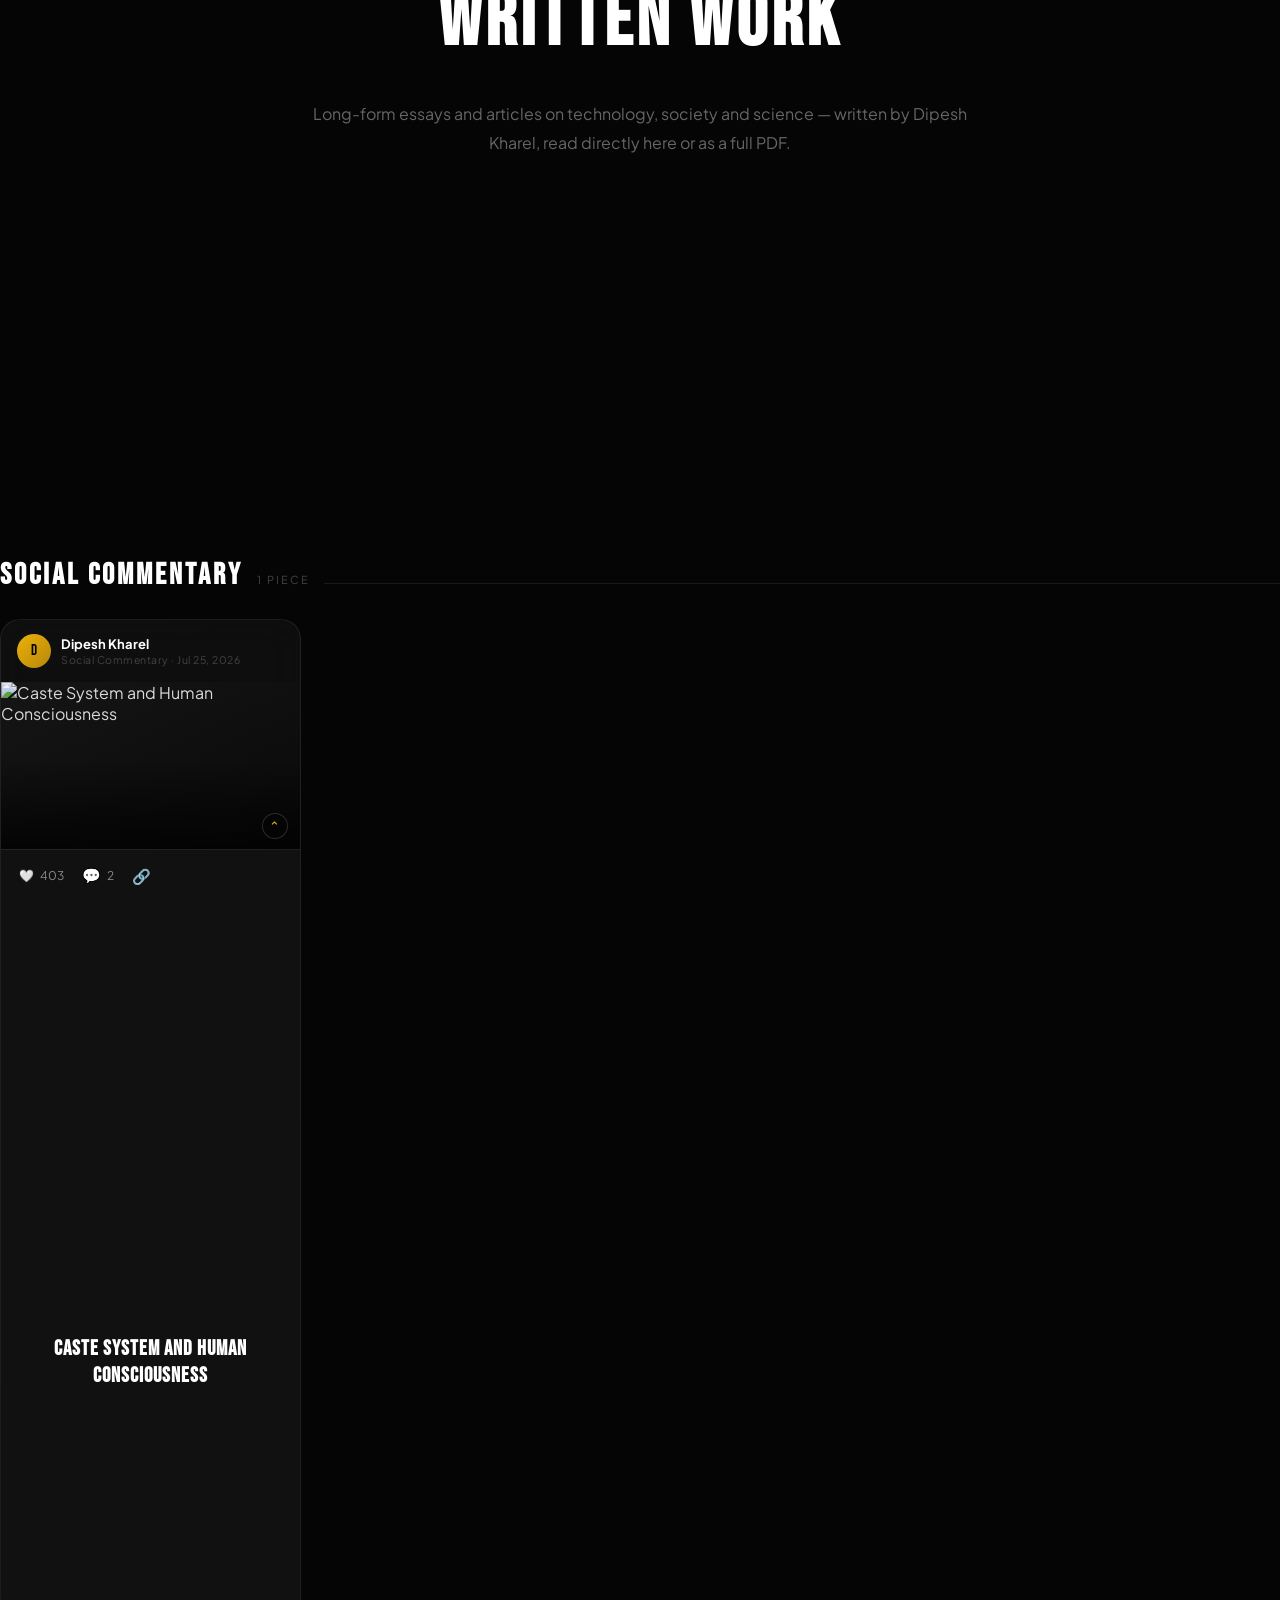
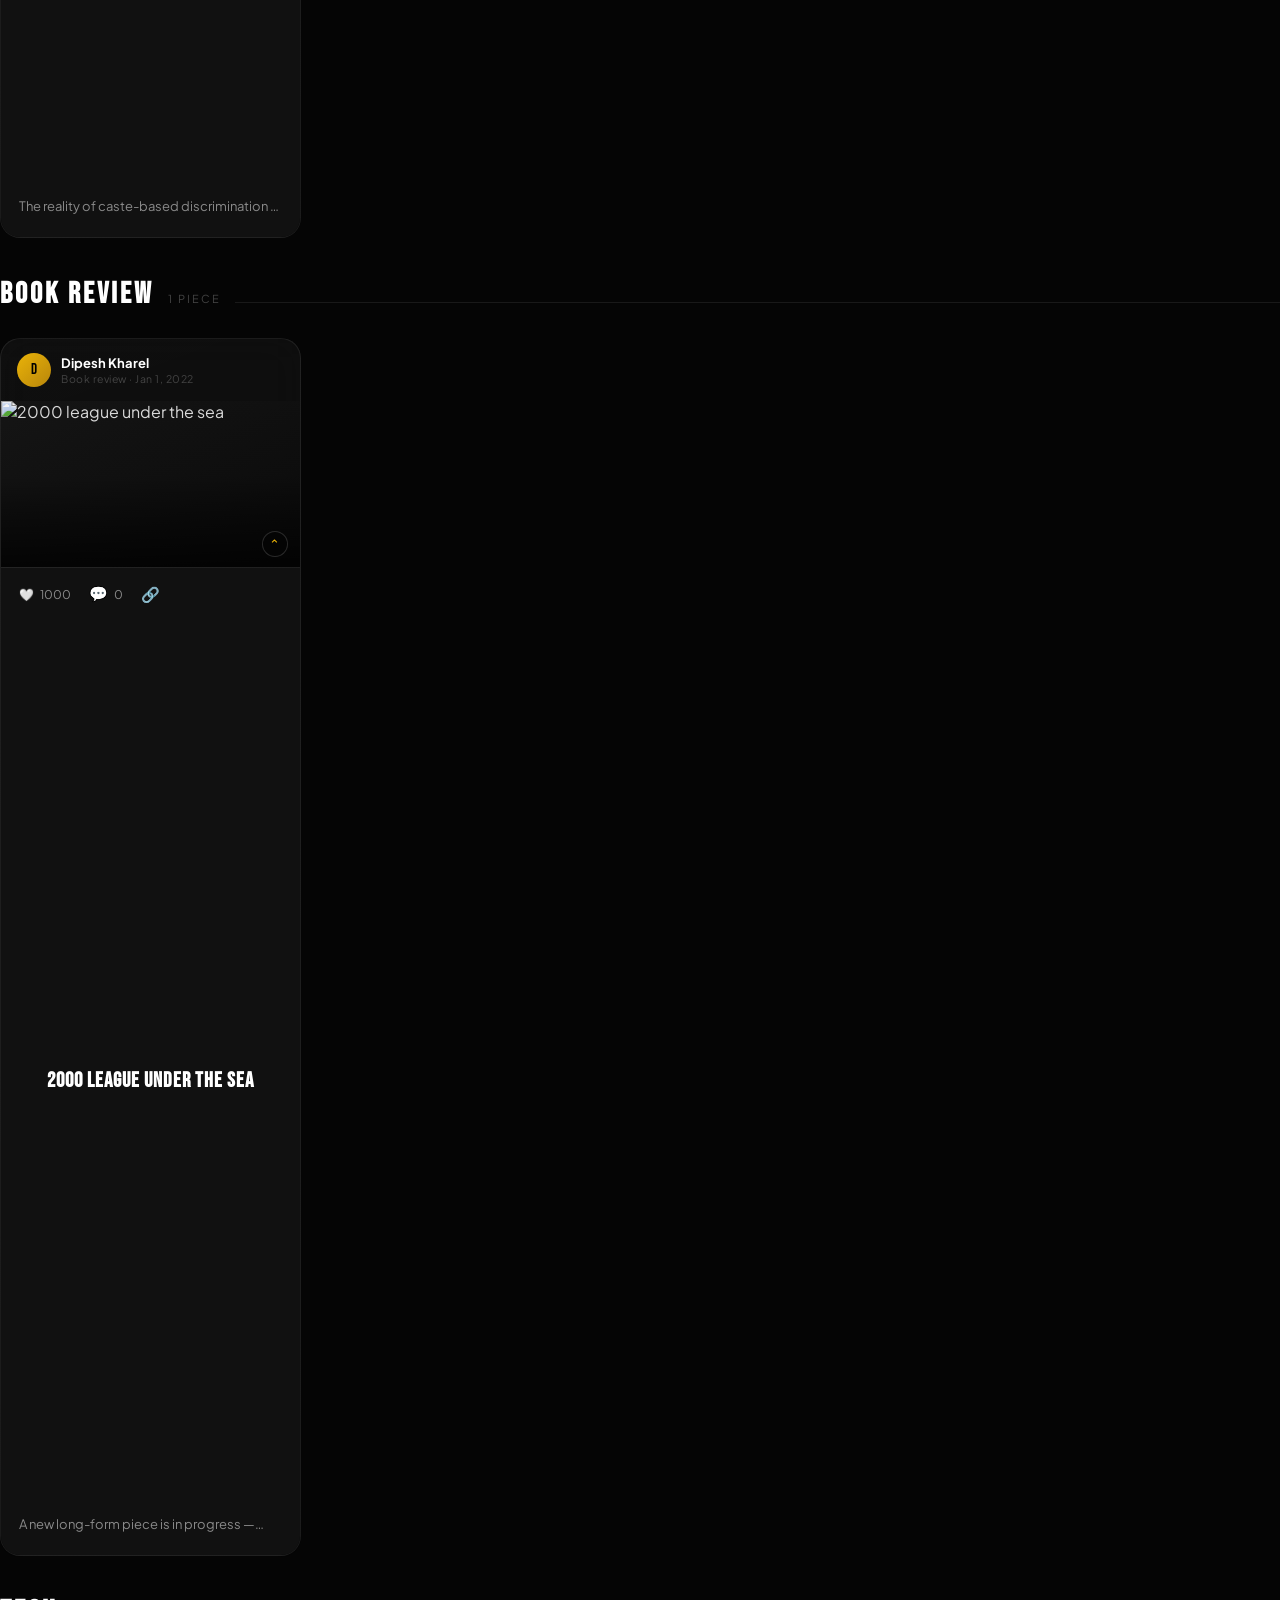
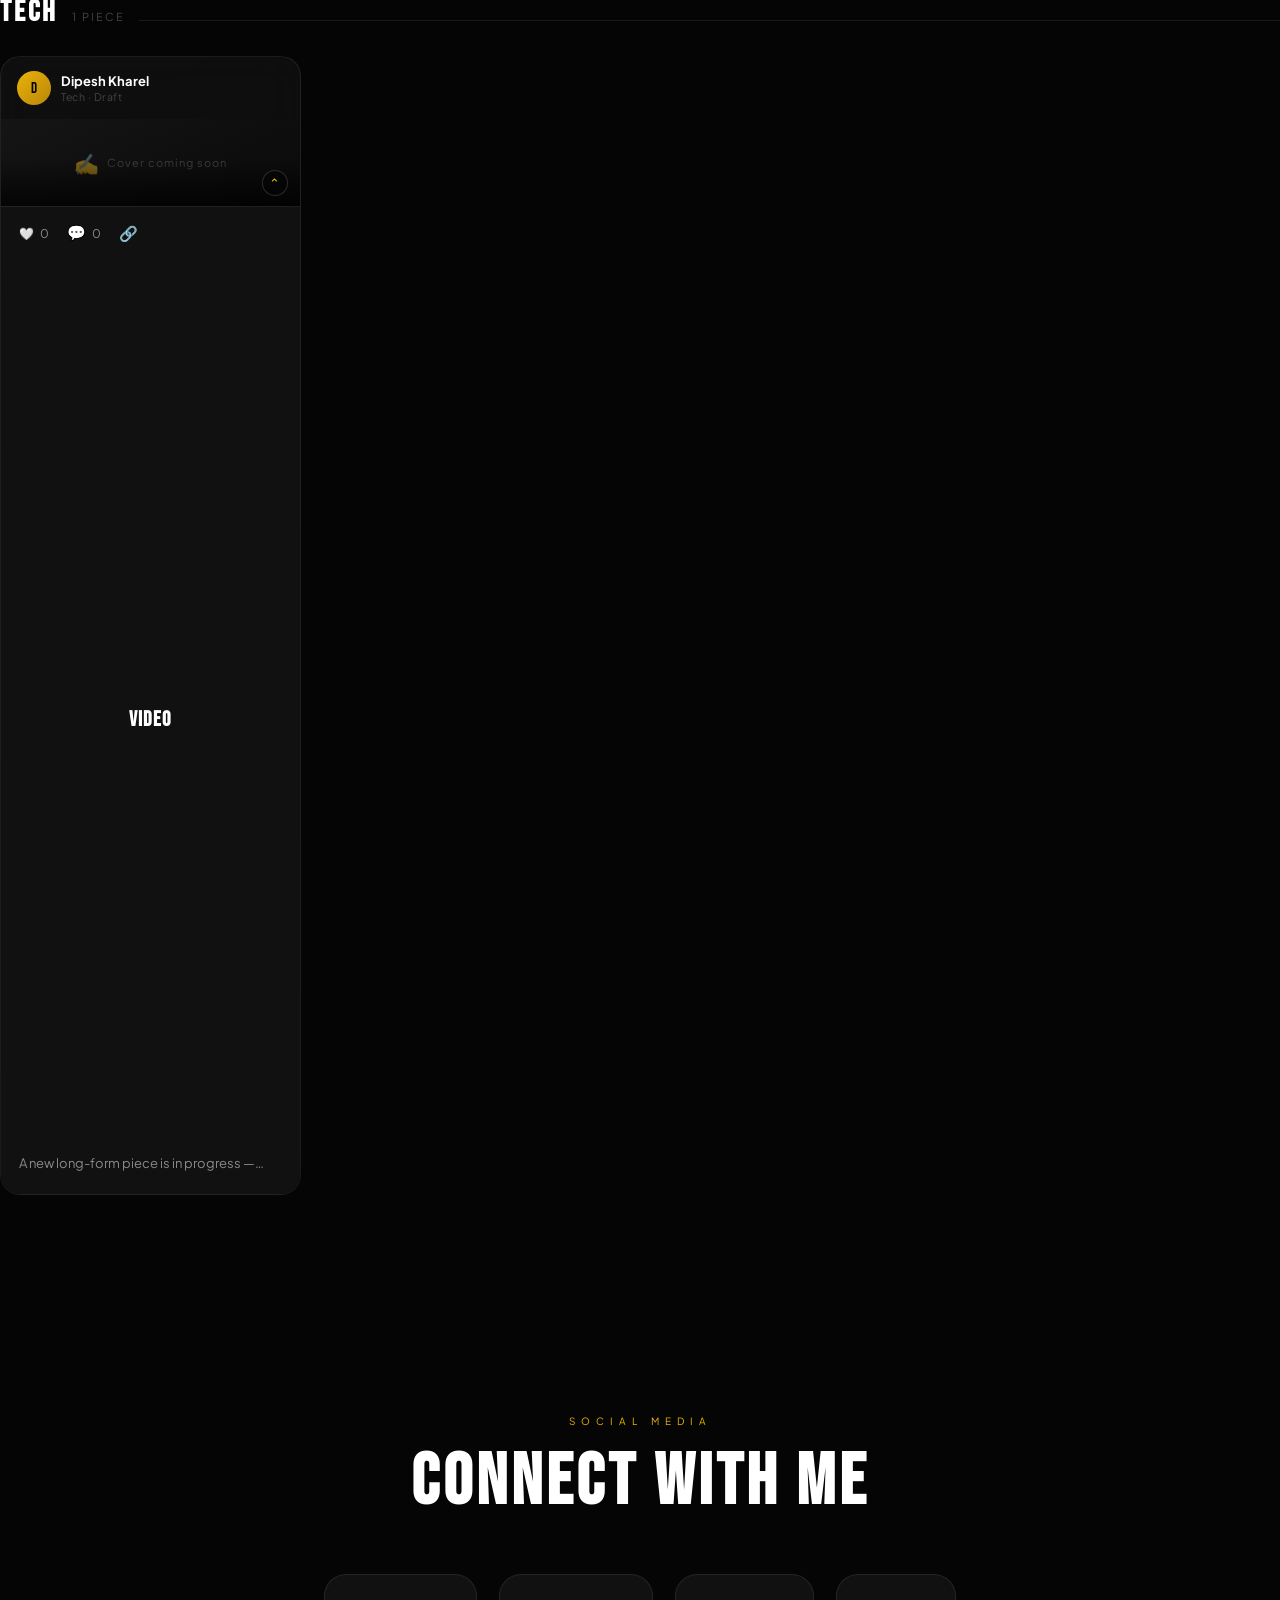
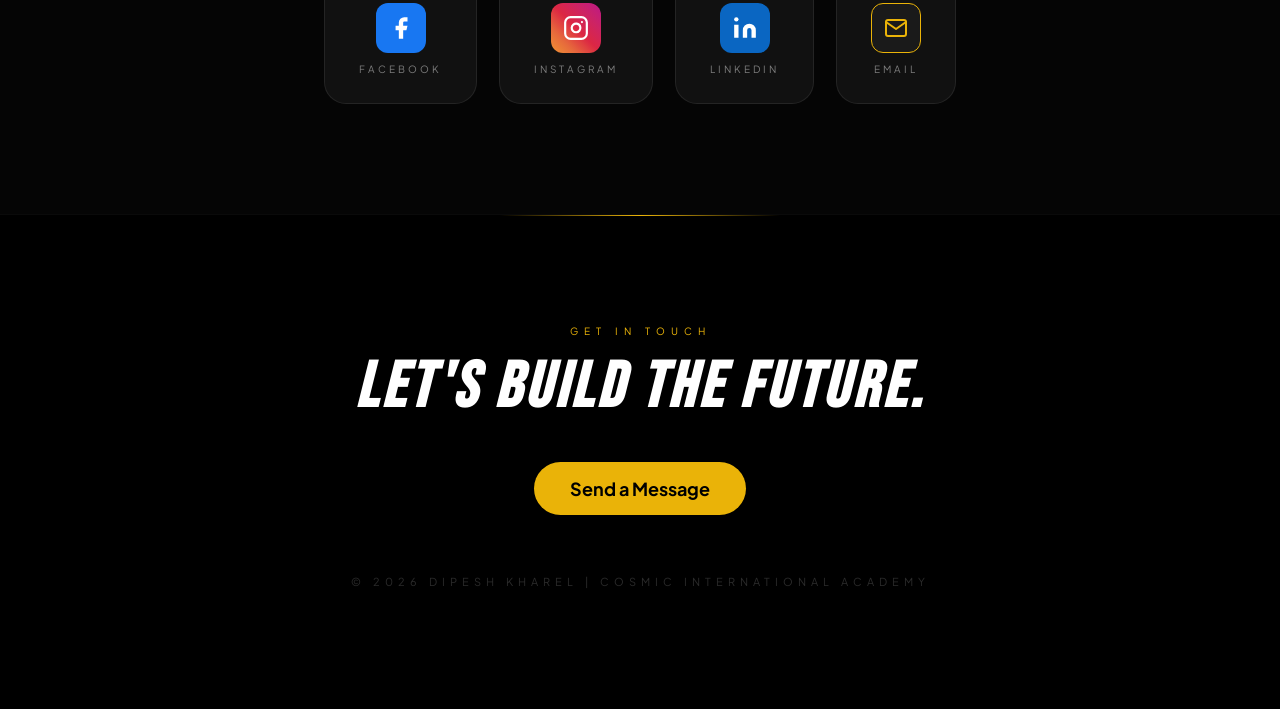
==== commit c0eb19a1: "Add files via upload" ====
--- a/index.html
+++ b/index.html
@@ -2383,65 +2383,6 @@
 </footer>
 
 </div><!-- /main-site -->
-
-<!-- HSEPID.NP ON-DEMAND 3D OFFICE EXPERIENCE: only starts from Explore button -->
-<style>
-#hsepid-office-intro{position:fixed;inset:0;z-index:99999;background:#050a12;color:#eef6ff;display:none;font-family:Inter,system-ui,sans-serif;overflow:hidden}
-#hsepid-office-intro.ho-active{display:block}#ho-canvas{position:absolute;inset:0;width:100%;height:100%;display:block}
-.ho-vignette{position:absolute;inset:0;pointer-events:none;background:radial-gradient(ellipse at center,transparent 35%,rgba(0,0,0,.6) 100%)}
-.ho-top{position:absolute;top:18px;left:22px;right:22px;display:flex;align-items:center;justify-content:space-between;gap:12px;pointer-events:none}
-.ho-brand{font-weight:800;letter-spacing:.12em;color:#eaf4ff;text-shadow:0 0 18px #168dff}.ho-brand span{color:#169cff}
-.ho-controls{display:flex;gap:8px;pointer-events:auto}.ho-btn{font:600 13px/1.2 inherit;color:#eaf4ff;background:rgba(9,20,35,.88);border:1px solid rgba(86,168,255,.5);border-radius:12px;padding:12px 16px;cursor:pointer;transition:.2s;backdrop-filter:blur(12px)}.ho-btn:hover{background:#102844;border-color:#43adff;transform:translateY(-1px)}.ho-btn.primary{background:linear-gradient(135deg,#126fc2,#06437d);border-color:#58b9ff}.ho-panel{position:absolute;left:50%;bottom:clamp(18px,5vh,52px);transform:translateX(-50%);width:min(640px,calc(100% - 28px));padding:22px;background:rgba(5,13,24,.91);border:1px solid rgba(74,159,244,.5);border-radius:20px;box-shadow:0 18px 70px #0009;backdrop-filter:blur(18px);text-align:center;max-height:65vh;overflow:auto}.ho-kicker{font-size:10px;letter-spacing:.24em;color:#58b5ff;text-transform:uppercase;margin-bottom:8px}.ho-panel h2{font-size:clamp(20px,3vw,28px);margin:0 0 9px;font-weight:700}.ho-panel p{color:#c4d2e2;font-size:14px;line-height:1.55;margin:0 auto 16px;max-width:520px}.ho-actions{display:flex;justify-content:center;flex-wrap:wrap;gap:9px}.ho-actions .ho-btn{min-width:145px}.ho-hidden{display:none!important}.ho-projects{display:grid;grid-template-columns:repeat(2,minmax(0,1fr));gap:10px;text-align:left;margin:16px 0}.ho-project{padding:14px;border:1px solid #29455f;border-radius:13px;background:linear-gradient(145deg,#101e2e,#080e17);color:#eff7ff;text-decoration:none;display:block;min-width:0}.ho-project:hover{border-color:#55b5ff;transform:translateY(-2px)}.ho-project b{display:block;font-size:14px;margin-bottom:5px}.ho-project small{color:#aabed1;line-height:1.4;display:block}.ho-foot{font-size:11px!important;color:#7892aa!important;margin-top:12px!important;margin-bottom:0!important}
-@media(max-width:600px){.ho-top{top:10px;left:10px;right:10px}.ho-brand{font-size:12px}.ho-btn{padding:10px 11px;font-size:12px}.ho-panel{bottom:10px;padding:17px 13px}.ho-projects{grid-template-columns:1fr;max-height:30vh;overflow:auto}.ho-actions .ho-btn{flex:1;min-width:125px}}
-@media(prefers-reduced-motion:reduce){#hsepid-office-intro *{scroll-behavior:auto!important;transition:none!important}}
-</style>
-<div id="hsepid-office-intro" aria-hidden="true" role="dialog" aria-label="Hsepid.np interactive office introduction">
-  <canvas id="ho-canvas"></canvas><div class="ho-vignette"></div>
-  <header class="ho-top"><div class="ho-brand">HSEPID<span>.NP</span> <span style="color:#91a9c3;font-weight:400;letter-spacing:.03em"> / IDEAS · PRODUCTS · IMPACT</span></div><div class="ho-controls"><button class="ho-btn" id="ho-look">Drag to look</button><button class="ho-btn" id="ho-skip">Skip Intro ×</button></div></header>
-  <section class="ho-panel" id="ho-panel"><div class="ho-kicker">Hsepid.np · Private Office</div><h2 id="ho-title">Welcome to the office</h2><p id="ho-copy">A place for ideas, products, and impact.</p><div class="ho-actions" id="ho-actions"><button class="ho-btn primary" id="ho-enter">Enter Office</button></div><p class="ho-foot">Interactive 3D scene · Sound off by default</p></section>
-</div>
-<script>
-(function(){
- const root=document.getElementById('hsepid-office-intro'),canvas=document.getElementById('ho-canvas'),panel=document.getElementById('ho-panel'),title=document.getElementById('ho-title'),copy=document.getElementById('ho-copy'),actions=document.getElementById('ho-actions');
- let renderer,scene,camera,raf,resizeFn,controlsReady=false,dragging=false,lastX=0,lastY=0,yaw=0,pitch=-.08,started=false,busy=false,THREE; let camTarget={x:0,y:4.4,z:11},lookTarget={x:0,y:1.5,z:-2};
- const originalTitle=document.title;
- function show(titleText,copyText,buttons,projects=false){title.textContent=titleText;copy.textContent=copyText;actions.innerHTML='';(buttons||[]).forEach(b=>{const el=document.createElement('button');el.className='ho-btn'+(b.primary?' primary':'');el.textContent=b.label;el.onclick=b.action;actions.appendChild(el)});let old=document.getElementById('ho-projects');if(old)old.remove();if(projects){const list=document.createElement('div');list.id='ho-projects';list.className='ho-projects';const data=Array.isArray(window.projectData)?window.projectData:[];data.filter(p=>p&&p.name&&p.url).forEach(p=>{const a=document.createElement('a');a.className='ho-project';a.href=p.url;a.target='_blank';a.rel='noopener noreferrer';const b=document.createElement('b');b.textContent=p.name;const sm=document.createElement('small');sm.textContent=p.use||'Explore this project';a.append(b,sm);list.appendChild(a)});panel.insertBefore(list,actions)} }
- function stop(){root.classList.remove('ho-active');root.setAttribute('aria-hidden','true');document.body.style.overflow='';if(raf)cancelAnimationFrame(raf);raf=null;if(renderer){renderer.dispose();renderer.domElement.remove();renderer=null}if(resizeFn)window.removeEventListener('resize',resizeFn);scene=null;camera=null;started=false;busy=false;document.title=originalTitle;}
- document.getElementById('ho-skip').addEventListener('click',stop);
- document.getElementById('ho-enter').addEventListener('click',async()=>{if(started)return;started=true;document.getElementById('ho-enter').disabled=true;try{THREE=await import('https://cdn.jsdelivr.net/npm/three@0.164.1/build/three.module.js');buildScene();runIntro()}catch(e){show('3D scene unavailable','Your browser could not load the 3D renderer. You can still explore your real projects below.',[{label:'Explore projects',primary:true,action:()=>showProjects()},{label:'Return to website',action:stop}],true)}});
- document.getElementById('explore-btn').addEventListener('click',function(e){/* Explore Projects remains normal project navigation. */});
- document.addEventListener('click',function(e){const a=e.target.closest('a[href="#explore"]');if(!a)return;const label=(a.textContent||'').replace(/\s+/g,' ').trim().toLowerCase();if(label!=='open explore')return;e.preventDefault();e.stopPropagation();if(e.stopImmediatePropagation)e.stopImmediatePropagation();launch();},true);
- async function launch(){if(root.classList.contains('ho-active')||started)return;root.classList.add('ho-active');root.setAttribute('aria-hidden','false');document.body.style.overflow='hidden';started=true;show('Entering Hsepid.np','Loading the interactive 3D office…',[],true);try{THREE=await import('https://cdn.jsdelivr.net/npm/three@0.164.1/build/three.module.js');buildScene();runIntro()}catch(e){started=false;show('3D scene unavailable','The office could not load. Return to the website and try again.',[{label:'Return to website',primary:true,action:stop}],true)}}
- function mat(color,rough=.55,metal=0,trans=0){return new THREE.MeshStandardMaterial({color,roughness:rough,metalness:metal,transparent:trans>0,opacity:1-trans})}
- function box(w,h,d,m,x,y,z,parent=scene){const o=new THREE.Mesh(new THREE.BoxGeometry(w,h,d),m);o.position.set(x,y,z);o.castShadow=true;o.receiveShadow=true;parent.add(o);return o}
- function cylinder(rt,rb,h,m,x,y,z,parent=scene){const o=new THREE.Mesh(new THREE.CylinderGeometry(rt,rb,h,16),m);o.position.set(x,y,z);o.castShadow=true;parent.add(o);return o}
- function textSprite(text,color='#dff3ff'){const c=document.createElement('canvas');c.width=512;c.height=128;const ctx=c.getContext('2d');ctx.fillStyle='rgba(3,12,25,.78)';ctx.fillRect(0,0,512,128);ctx.strokeStyle='#258ee8';ctx.lineWidth=3;ctx.strokeRect(2,2,508,124);ctx.font='bold 42px Arial';ctx.fillStyle=color;ctx.textAlign='center';ctx.textBaseline='middle';ctx.fillText(text,256,64);const tex=new THREE.CanvasTexture(c);return new THREE.Mesh(new THREE.PlaneGeometry(3.5,.88),new THREE.MeshBasicMaterial({map:tex,transparent:true,side:THREE.DoubleSide}));}
- function person(x,z,kind='employee',sitting=false){const g=new THREE.Group();g.position.set(x,0,z);scene.add(g);const suit=mat(kind==='muskan'?0x293b50:kind==='boss'?0x080c13:kind==='guard'?0x111820:0x243244,.75),shirt=mat(kind==='muskan'?0xe7edf2:0xcbd6e2),skin=mat(0xb98b6b),hair=mat(kind==='muskan'?0x201814:0x15191e),shoe=mat(0x080a0d);if(sitting){box(.32,.65,.25,suit,-.13,.98,0,g);box(.32,.65,.25,suit,.13,.98,0,g);box(.62,.58,.35,suit,0,1.45,0,g);cylinder(.17,.17,.28,skin,0,1.88,-.02,g);cylinder(.18,.18,.09,hair,0,2.04,-.02,g);box(.14,.58,.15,suit,-.38,1.42,-.02,g).rotation.z=-.25;box(.14,.58,.15,suit,.38,1.42,-.02,g).rotation.z=.25;}else{box(.17,.65,.2,suit,-.13,.35,0,g);box(.17,.65,.2,suit,.13,.35,0,g);box(.58,.65,.3,suit,0,1.15,0,g);cylinder(.16,.16,.28,skin,0,1.64,0,g);if(kind==='boss'){const hat=cylinder(.2,.2,.1,mat(0x03060a),0,1.84,0,g);const brim=cylinder(.32,.32,.035,mat(0x03060a),0,1.78,0,g);box(.3,.25,.3,mat(0x02050a),0,1.65,.12,g)}else cylinder(.17,.17,.08,hair,0,1.79,0,g);box(.13,.55,.14,suit,-.36,1.14,0,g).rotation.z=-.12;box(.13,.55,.14,suit,.36,1.14,0,g).rotation.z=.12;}return g;}
- function buildScene(){scene=new THREE.Scene();scene.background=new THREE.Color(0x050a12);scene.fog=new THREE.Fog(0x050a12,18,42);camera=new THREE.PerspectiveCamera(48,innerWidth/innerHeight,.1,100);camera.position.set(0,5.4,15);camera.lookAt(0,1,0);renderer=new THREE.WebGLRenderer({canvas,antialias:innerWidth>700,alpha:false});renderer.setPixelRatio(Math.min(devicePixelRatio,1.6));renderer.setSize(innerWidth,innerHeight);renderer.shadowMap.enabled=true;renderer.shadowMap.type=THREE.PCFSoftShadowMap;renderer.toneMapping=THREE.ACESFilmicToneMapping;renderer.toneMappingExposure=1.05;
- scene.add(new THREE.HemisphereLight(0xa9d5ff,0x121722,2));const key=new THREE.DirectionalLight(0xe4f2ff,3.3);key.position.set(-4,10,7);key.castShadow=true;scene.add(key);const blue=new THREE.PointLight(0x168bff,24,22);blue.position.set(0,5,-5);scene.add(blue);const warm=new THREE.PointLight(0xffbf75,15,18);warm.position.set(6,4,1);scene.add(warm);
- const floor=mat(0x343c48,.3,.42);box(18,.25,23,floor,0,-.15,-3);const wall=mat(0x111b2a,.65,.2),glass=new THREE.MeshPhysicalMaterial({color:0x69baff,metalness:.18,roughness:.12,transparent:true,opacity:.13});box(18,7,.25,wall,0,3.35,-14);box(.25,7,23,wall,-9,3.35,-3);box(.25,7,23,wall,9,3.35,-3);
- // Front entry portal and glass doors
- box(5,.18,.35,mat(0x101a27,.3,.5),0,3.25,7);box(.14,3.2,.14,mat(0x428fd0,.2,.7),-2.5,1.55,7);box(.14,3.2,.14,mat(0x428fd0,.2,.7),2.5,1.55,7);box(2.3,2.8,.035,glass,-1.15,1.45,7);box(2.3,2.8,.035,glass,1.15,1.45,7);const logo=textSprite('HSEPID.NP');logo.position.set(0,5.1,6.8);scene.add(logo);
- // boss glass cabin at rear
- [-3.5,3.5].forEach(x=>box(.08,3.1,.08,mat(0x4f9dd9,.2,.7),x,1.55,-8));box(7,.08,.08,mat(0x4f9dd9,.2,.7),0,3.1,-8);box(.08,3.1,5.4,glass,-3.5,1.55,-5.3);box(.08,3.1,5.4,glass,3.5,1.55,-5.3);box(7,.08,5.4,glass,0,3.1,-5.3);const bossDesk=mat(0x111722,.28,.35);box(3.4,.18,1.25,bossDesk,0,1.15,-10);[-1.4,1.4].forEach(x=>box(.12,1.1,.12,mat(0x151d29,.3,.4),x,.55,-10));box(.85,.5,.06,mat(0x090d14,.15,.4),0,1.55,-10.25);box(.8,.46,.035,mat(0x1472ba,.15,.3),0,1.57,-10.2);person(0,-9.2,'boss',true);const bossSign=textSprite('DIPESH KHAREL · BOSS');bossSign.position.set(0,2.6,-8.15);scene.add(bossSign);person(-4.1,-6.2,'guard');person(4.1,-6.2,'guard');
- // manager office
- box(3.8,.14,1.5,bossDesk,6.2,1, -5.2);box(3.8,2.5,.06,glass,6.2,1.3,-7.2);box(.06,2.5,3,glass,4.3,1.3,-5.7);person(6.2,-5.5,'manager',true);const ms=textSprite('SAHIL LAMA · MANAGER');ms.position.set(6.2,2.8,-7.25);scene.add(ms);
- // reception and open workspace
- box(3.2,.2,1.2,mat(0x172334,.25,.35),-4.6,.95,3.1);box(2.4,.55,.06,mat(0x0b111b,.2,.4),-4.6,1.35,2.7);box(2.3,.48,.035,mat(0x1768a8,.2,.3),-4.6,1.36,2.66);person(-4.6,3.5,'muskan',true);const rec=textSprite('MUSKAN · RECEPTION');rec.position.set(-4.6,2.6,2.3);scene.add(rec);
- for(let i=0;i<3;i++){const x=-1.5+i*2.2;box(1.8,.12,3.8,mat(0x182332,.3,.3),x,.9,-1.2);for(let j=0;j<2;j++){box(.65,.42,.05,mat(0x090e16,.15,.35),x-.35+j*.7,1.23,-.3);box(.6,.37,.025,mat(0x1767a4,.2,.2),x-.35+j*.7,1.24,-.27);person(x-.45+j*.9,-1.9,'employee',true)}}
- // plants and warm fixtures
- for(const [x,z] of [[-7,4],[7,3],[-7,-3],[7,-1],[-2,-7],[2,-7]]){cylinder(.34,.25,.42,mat(0x222b35,.5,.15),x,.18,z);const stem=cylinder(.035,.045,.8,mat(0x285d40),x,.75,z);for(let n=0;n<5;n++){const leaf=new THREE.Mesh(new THREE.SphereGeometry(.12,8,6),mat(0x2b8058,.65));leaf.scale.set(.55,1.7,.6);leaf.position.set(x+Math.sin(n*1.25)*.28,1.05+Math.cos(n)*.16,z+Math.cos(n*1.25)*.22);scene.add(leaf)}}
- resizeFn=()=>{if(!renderer)return;camera.aspect=innerWidth/innerHeight;camera.updateProjectionMatrix();renderer.setSize(innerWidth,innerHeight);renderer.setPixelRatio(Math.min(devicePixelRatio,1.6))};window.addEventListener('resize',resizeFn);canvas.addEventListener('pointerdown',e=>{dragging=true;lastX=e.clientX;lastY=e.clientY;canvas.setPointerCapture(e.pointerId)});canvas.addEventListener('pointermove',e=>{if(!dragging)return;yaw-=(e.clientX-lastX)*.003;pitch=Math.max(-.35,Math.min(.35,pitch+(e.clientY-lastY)*.002));lastX=e.clientX;lastY=e.clientY});canvas.addEventListener('pointerup',()=>dragging=false);canvas.addEventListener('pointercancel',()=>dragging=false);}
- function animate(){if(!renderer||document.hidden)return;raf=requestAnimationFrame(animate);camera.position.x+=(camTarget.x+Math.sin(yaw)*2-camera.position.x)*.025;camera.position.y+=(camTarget.y+pitch*3-camera.position.y)*.025;camera.position.z+=(camTarget.z+Math.cos(yaw)*1.5-camera.position.z)*.025;camera.lookAt(lookTarget.x+Math.sin(yaw)*.8,lookTarget.y,lookTarget.z);renderer.render(scene,camera)}
- function runIntro(){show('HSEPID.NP','ENTER THE WORLD OF IDEAS, PRODUCTS & IMPACT', [{label:'Enter the office',primary:true,action:()=>reception()}]);animate();}
- function reception(){camTarget={x:0,y:4.5,z:10};lookTarget={x:0,y:1.5,z:-1};show('Welcome to Hsepid.np','Muskan looks up from her desk. “Welcome to Hsepid.np! How can I help you today?” Who would you like to meet?', [{label:'Boss — Dipesh Kharel',primary:true,action:bossRoute},{label:'Manager — Sahil Lama',action:managerRoute},{label:'An Employee',action:employeeRoute},{label:'Explore the Website',action:showProjects}]);}
- function bossRoute(){show('A moment with the boss','Muskan guides you to the glass cabin. Dipesh remains seated behind his desk, his face concealed beneath the shadow of his hat. “Welcome. I’m Dipesh Kharel. Would you like to explore my work?”',[{label:'YES, LET’S EXPLORE',primary:true,action:showProjects}]);camTarget={x:0,y:3.4,z:-4.2};lookTarget={x:0,y:1.4,z:-9.5}}
- function managerRoute(){show('Meeting the manager','Sahil Lama welcomes you professionally: “Let’s go. I’ll show you what we’re building.” The scene moves toward the boss’s glass cabin.',[{label:'LET’S EXPLORE',primary:true,action:showProjects}]);camTarget={x:5,y:3.5,z:1};lookTarget={x:3,y:1.5,z:-5}}
- function employeeRoute(){show('Meet the team','An employee leaves the workspace and greets you: “Let’s go! I’ll show you what we do.”',[{label:'LET’S EXPLORE',primary:true,action:showProjects}]);camTarget={x:0,y:4,z:2};lookTarget={x:0,y:1.5,z:-1}}
- function showProjects(){camTarget={x:0,y:4,z:8};lookTarget={x:0,y:1.5,z:-1};show('WELCOME TO MY WORLD','IDEAS. PRODUCTS. IMPACT. Explore projects already configured on your website. Choose a project to open its real destination.',[{label:'Return to office',action:reception},{label:'Exit to main website',action:stop}],true);}
- document.addEventListener('visibilitychange',()=>{if(document.hidden&&raf){cancelAnimationFrame(raf);raf=null}else if(!document.hidden&&renderer&&root.classList.contains('ho-active')&&!raf)animate()});
-})();
-</script>
 
 <!-- FLOATING EXPLORE BTN -->
 <a href="#projects" id="explore-btn">↗ Explore Projects</a>
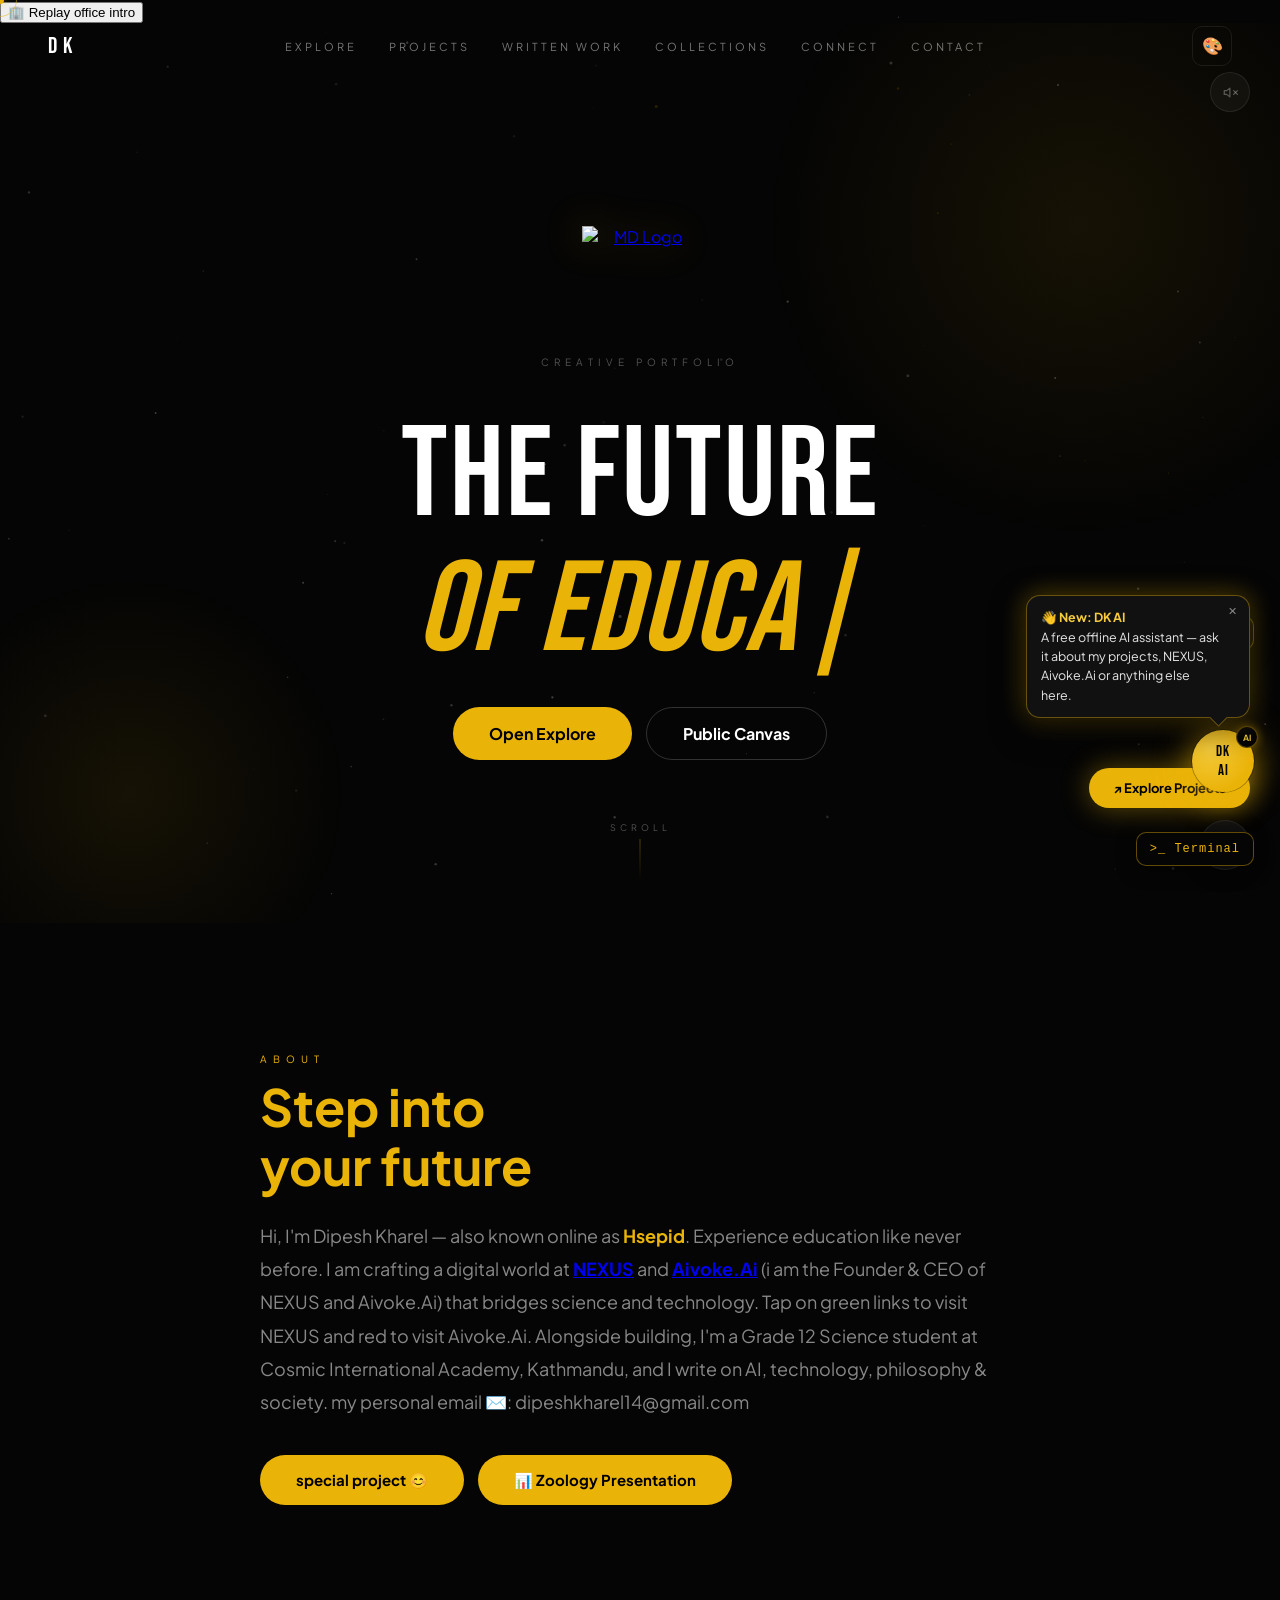
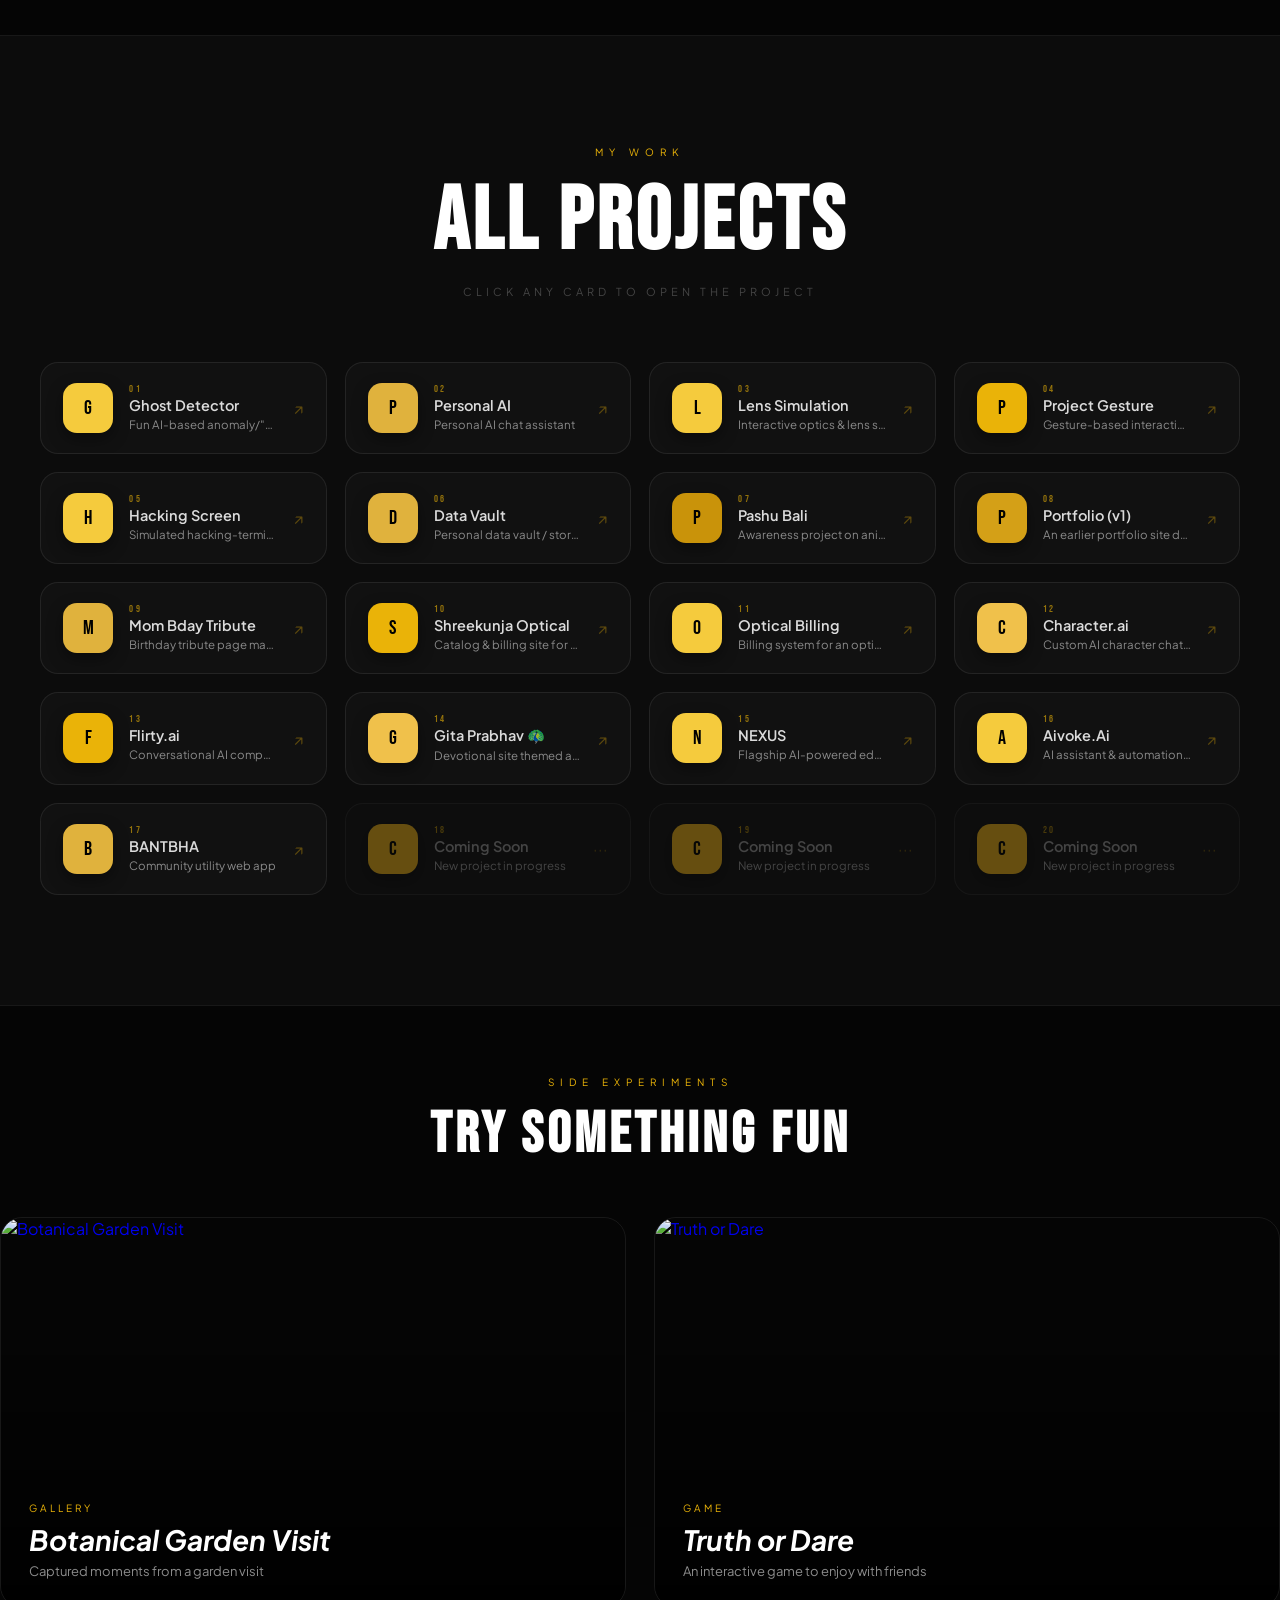
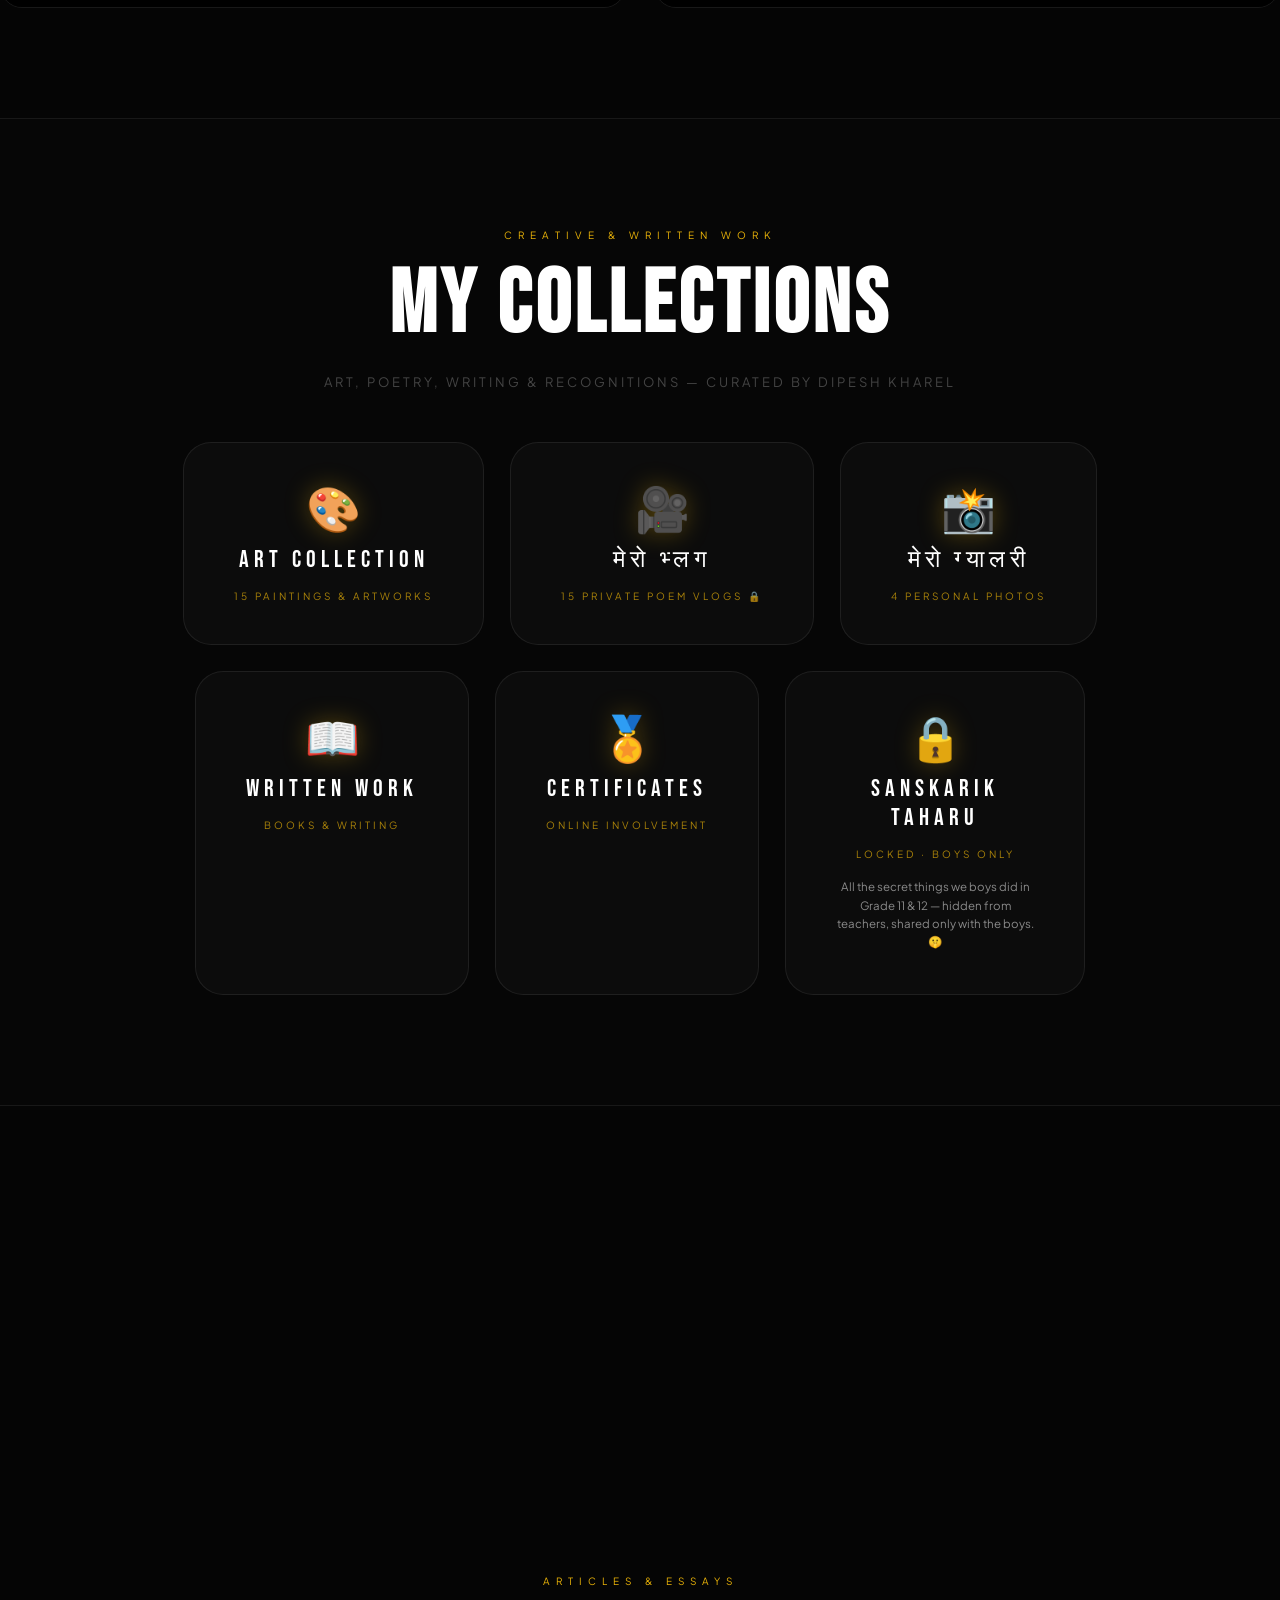
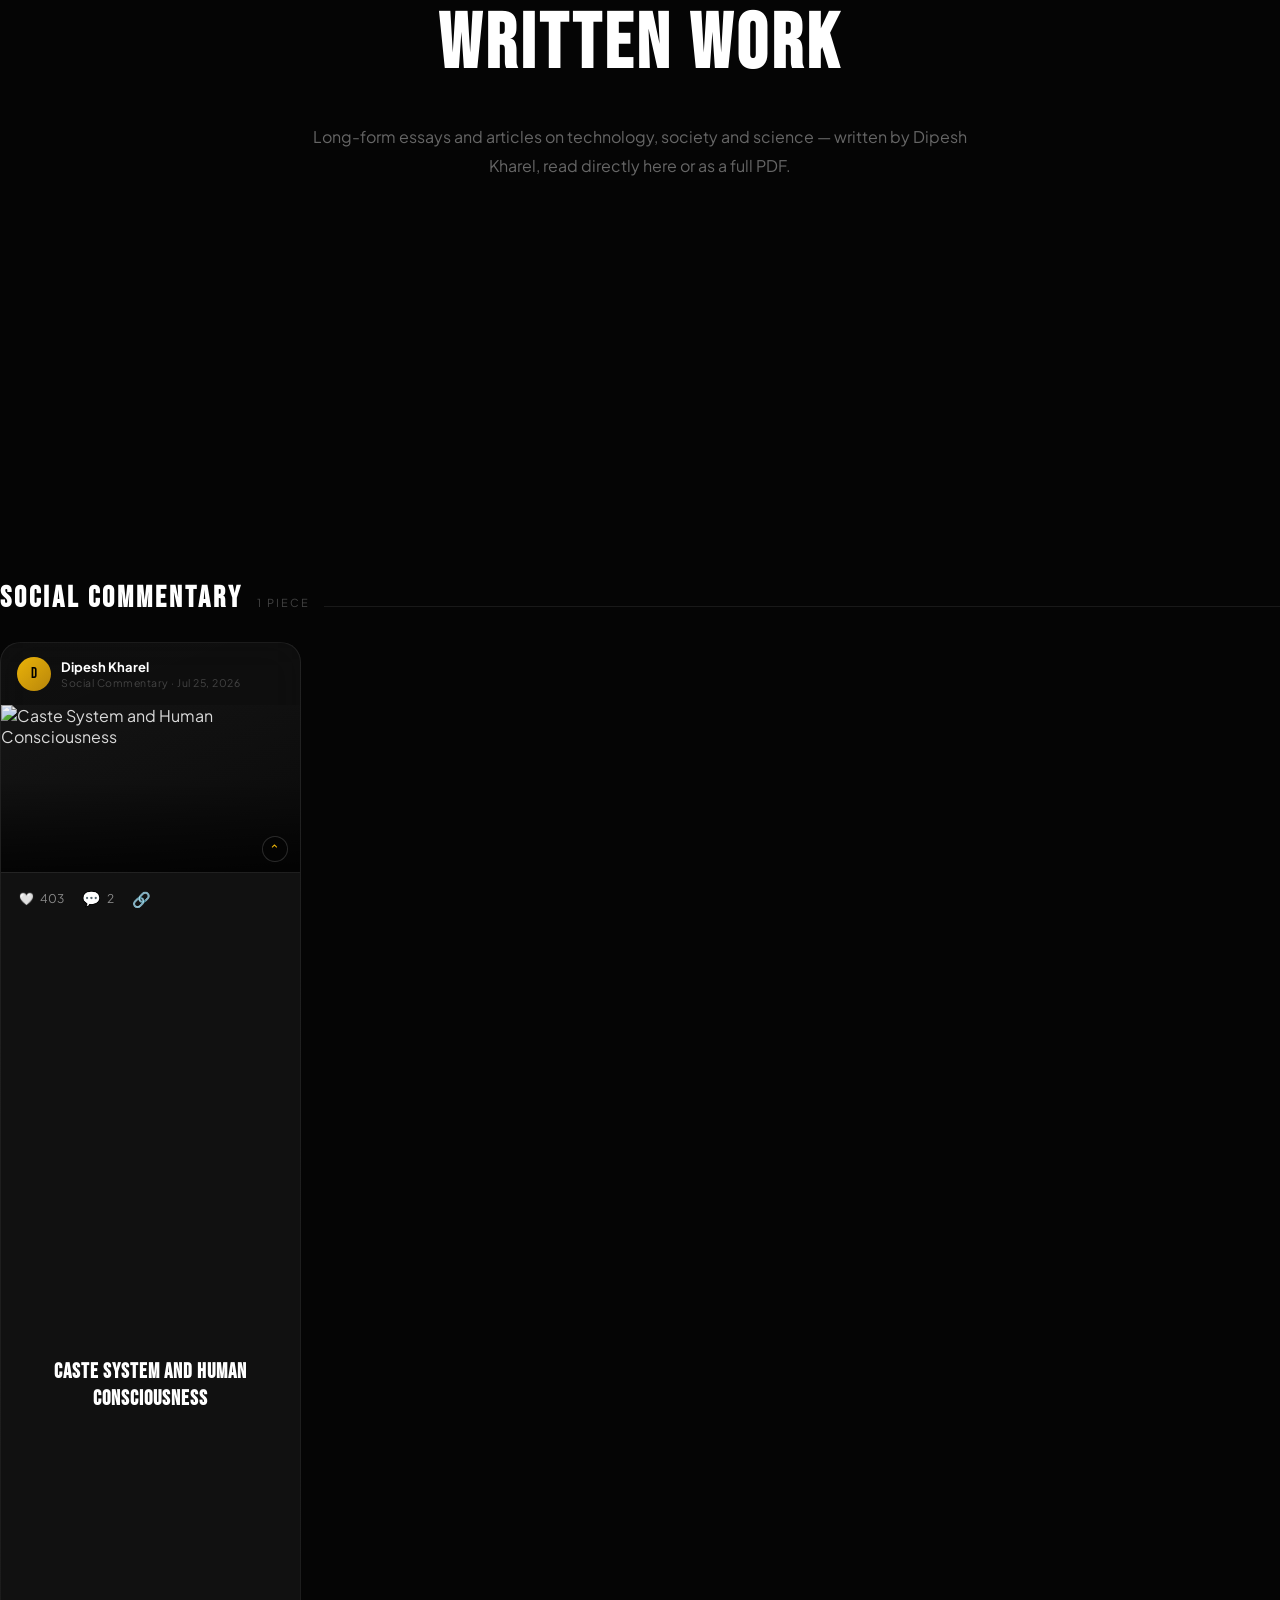
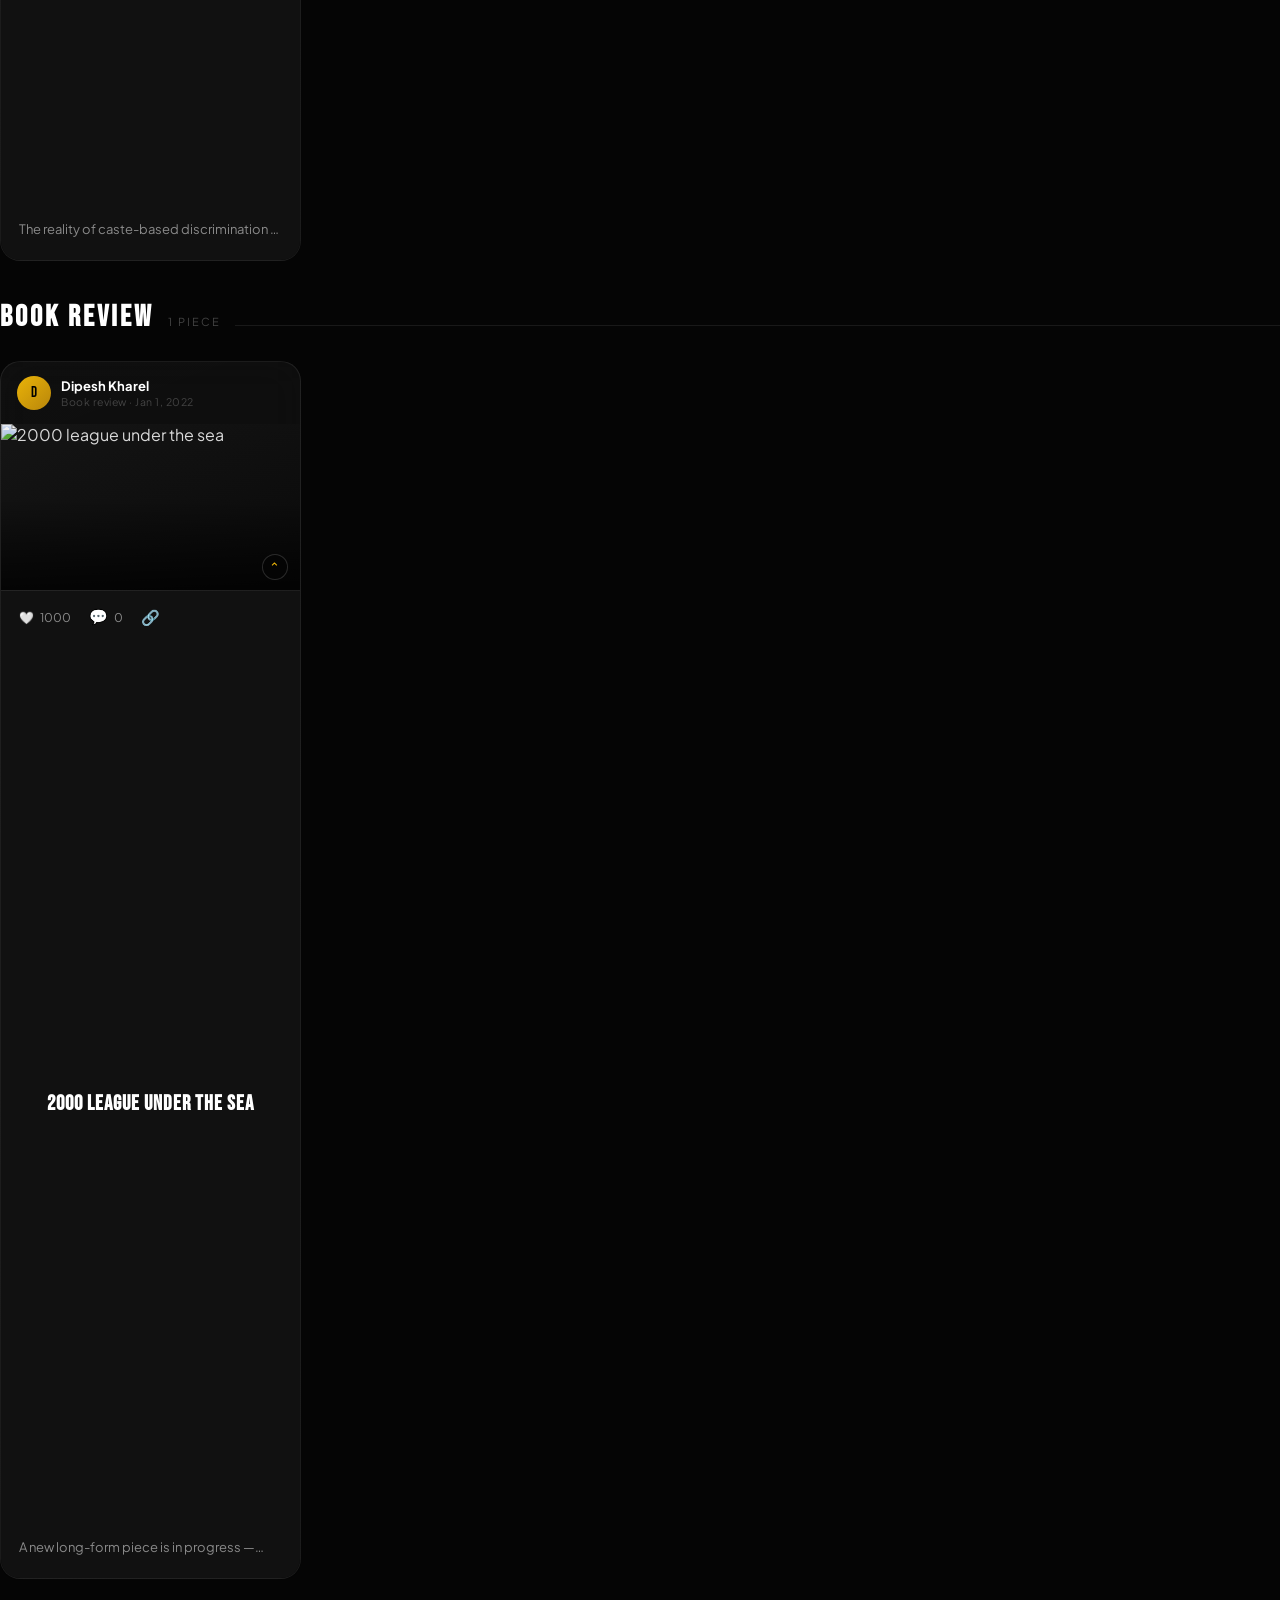
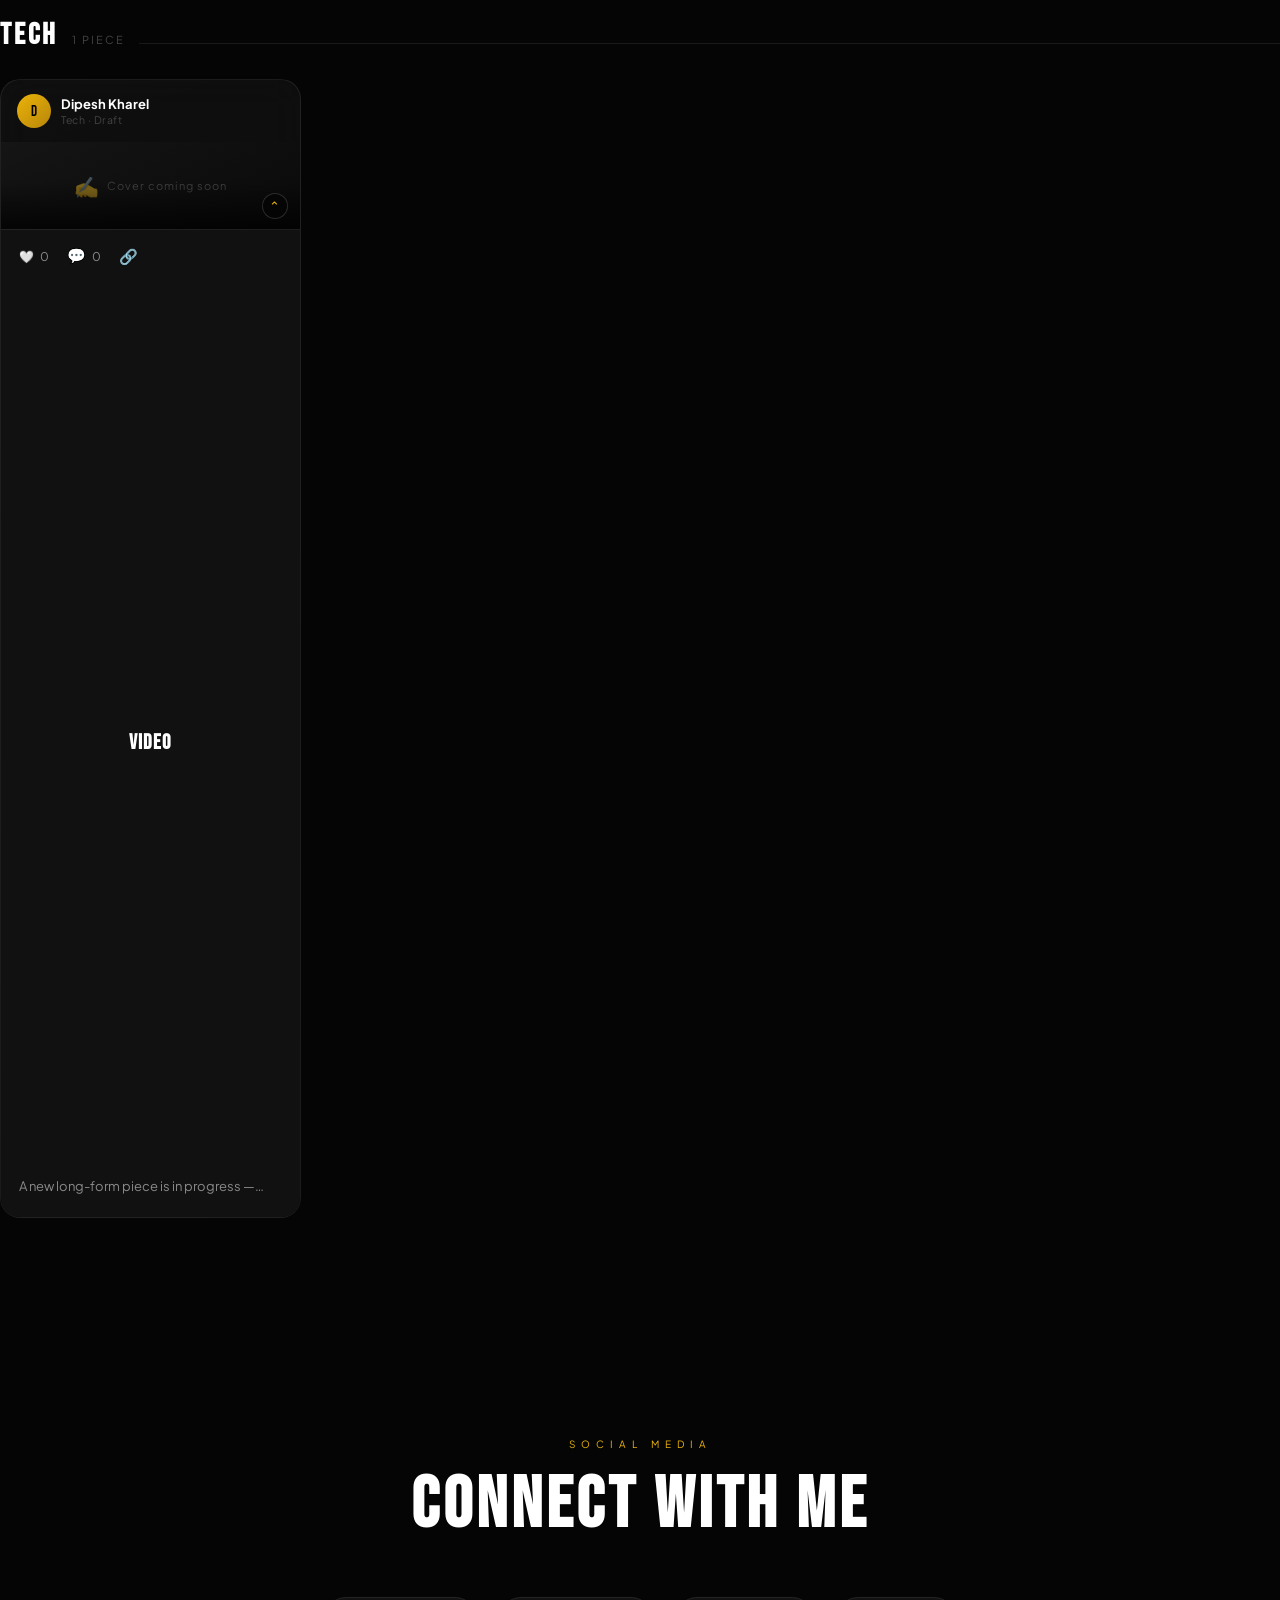
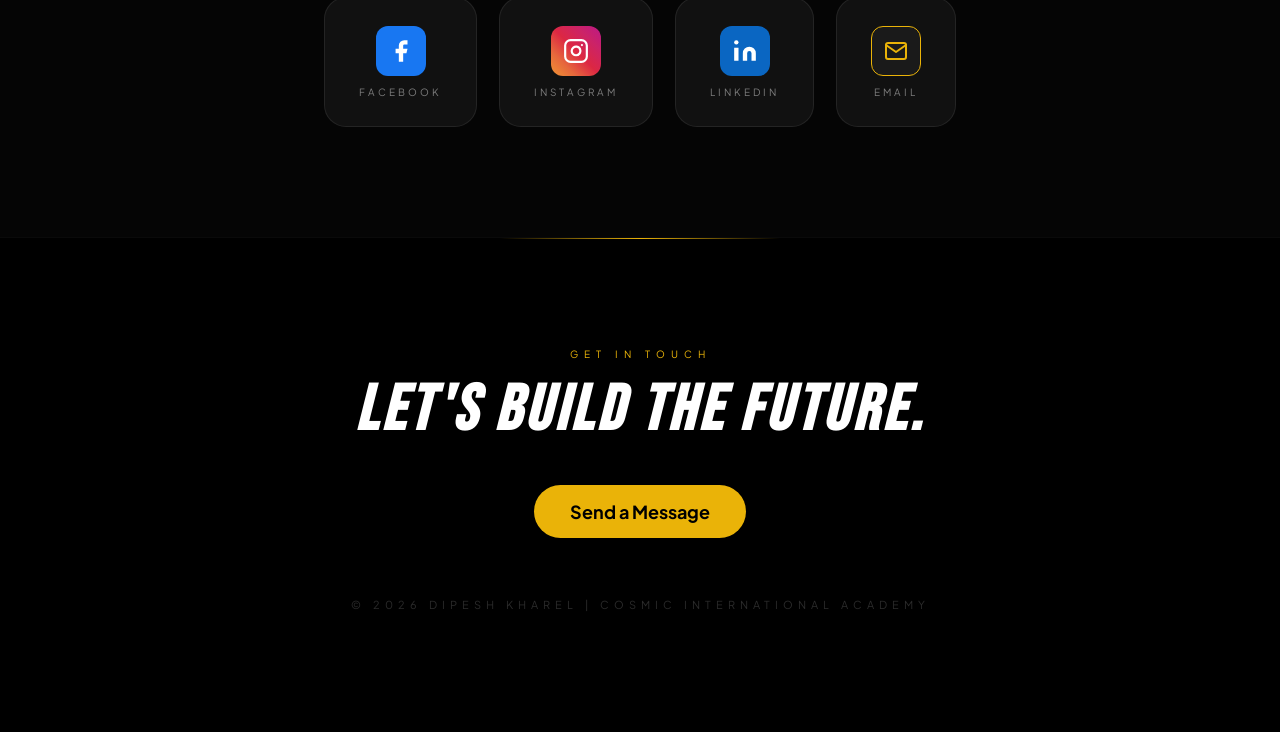
==== commit 0ef6bf40: "Add files via upload" ====
--- a/index.html
+++ b/index.html
@@ -1539,8 +1539,29 @@
 </script>
     <script async src="https://pagead2.googlesyndication.com/pagead/js/adsbygoogle.js?client=ca-pub-4192676336605573"
      crossorigin="anonymous"></script>
+    <!-- ===== Hsepid.np 3D office intro: import map + styles (self-contained, hsx- prefixed) ===== -->
+    <script type="importmap">{"imports":{"three":"https://cdn.jsdelivr.net/npm/three@0.160.0/build/three.module.js","three/addons/":"https://cdn.jsdelivr.net/npm/three@0.160.0/examples/jsm/"}}</script>
+    <link rel="stylesheet" href="hsepid-intro/hsepid-office-intro.css">
 </head>
 <body>
+<!-- ===== Hsepid.np 3D office intro mount point ===== -->
+<div id="hsepid-office-intro" aria-label="Hsepid.np interactive office introduction"></div>
+<button id="hsx-replay" type="button" aria-label="Replay the Hsepid.np office introduction">🏢 Replay office intro</button>
+<script>
+(function () {
+  try {
+    var q = new URLSearchParams(location.search).get('intro'), go = q !== '0';
+    if (q !== '1') { var t = Number(localStorage.getItem('hsx-intro-v1')); if (t && Date.now() - t < 7 * 864e5) go = false; }
+    var r = document.getElementById('hsepid-office-intro');
+    if (go) {
+      r.classList.add('hsx-on'); document.documentElement.classList.add('hsx-active');
+      // fail-safe: if the 3D module never starts (offline CDN, old browser) the normal site is shown
+      setTimeout(function () { if (!window.__hsxReady) { r.classList.remove('hsx-on'); document.documentElement.classList.remove('hsx-active'); } }, 15000);
+    }
+  } catch (e) {}
+})();
+</script>
+
 <div id="scroll-progress"></div>
 <div id="cursor-dot"></div>
 <div id="cursor-ring"></div>
@@ -6394,5 +6415,7 @@
 }
 
 </script>
+<!-- ===== Hsepid.np 3D office intro (ES module; needs http(s) hosting) ===== -->
+<script type="module" src="hsepid-intro/hsx-main.js"></script>
 </body>
 </html>
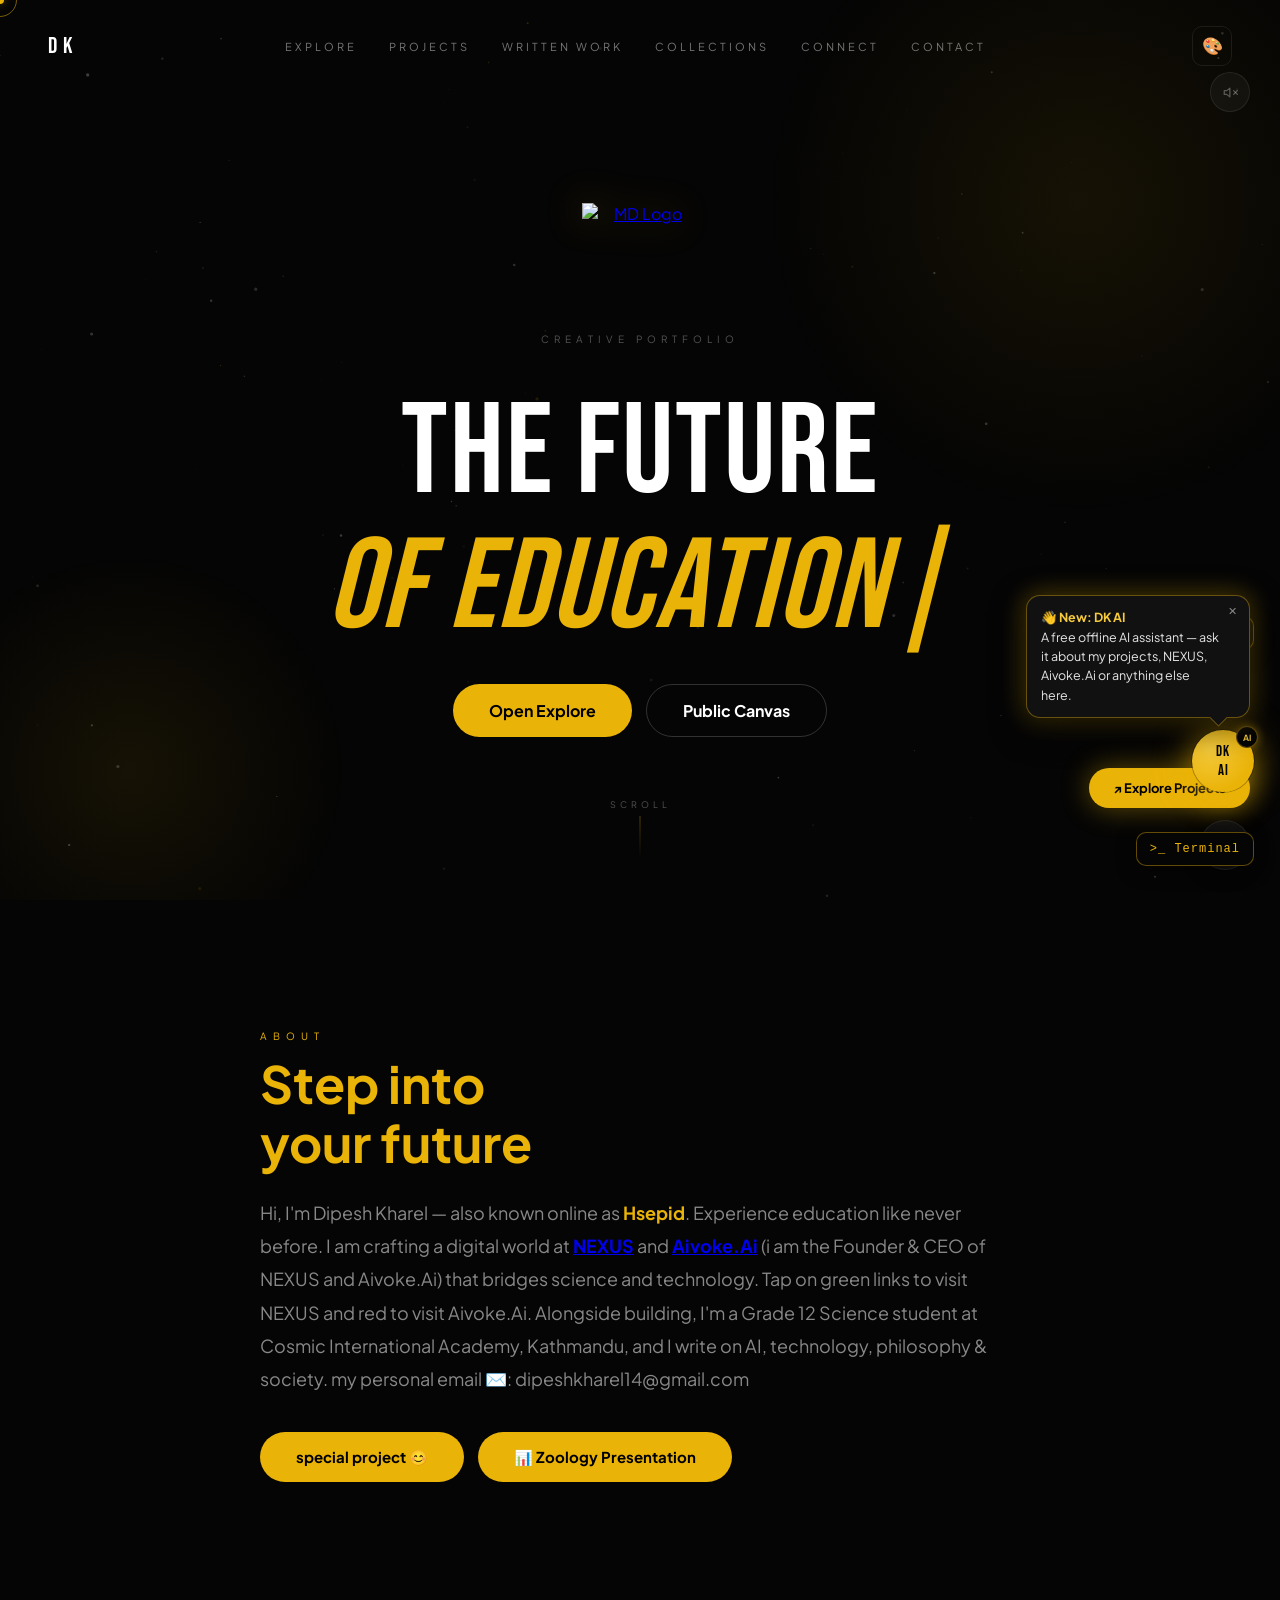
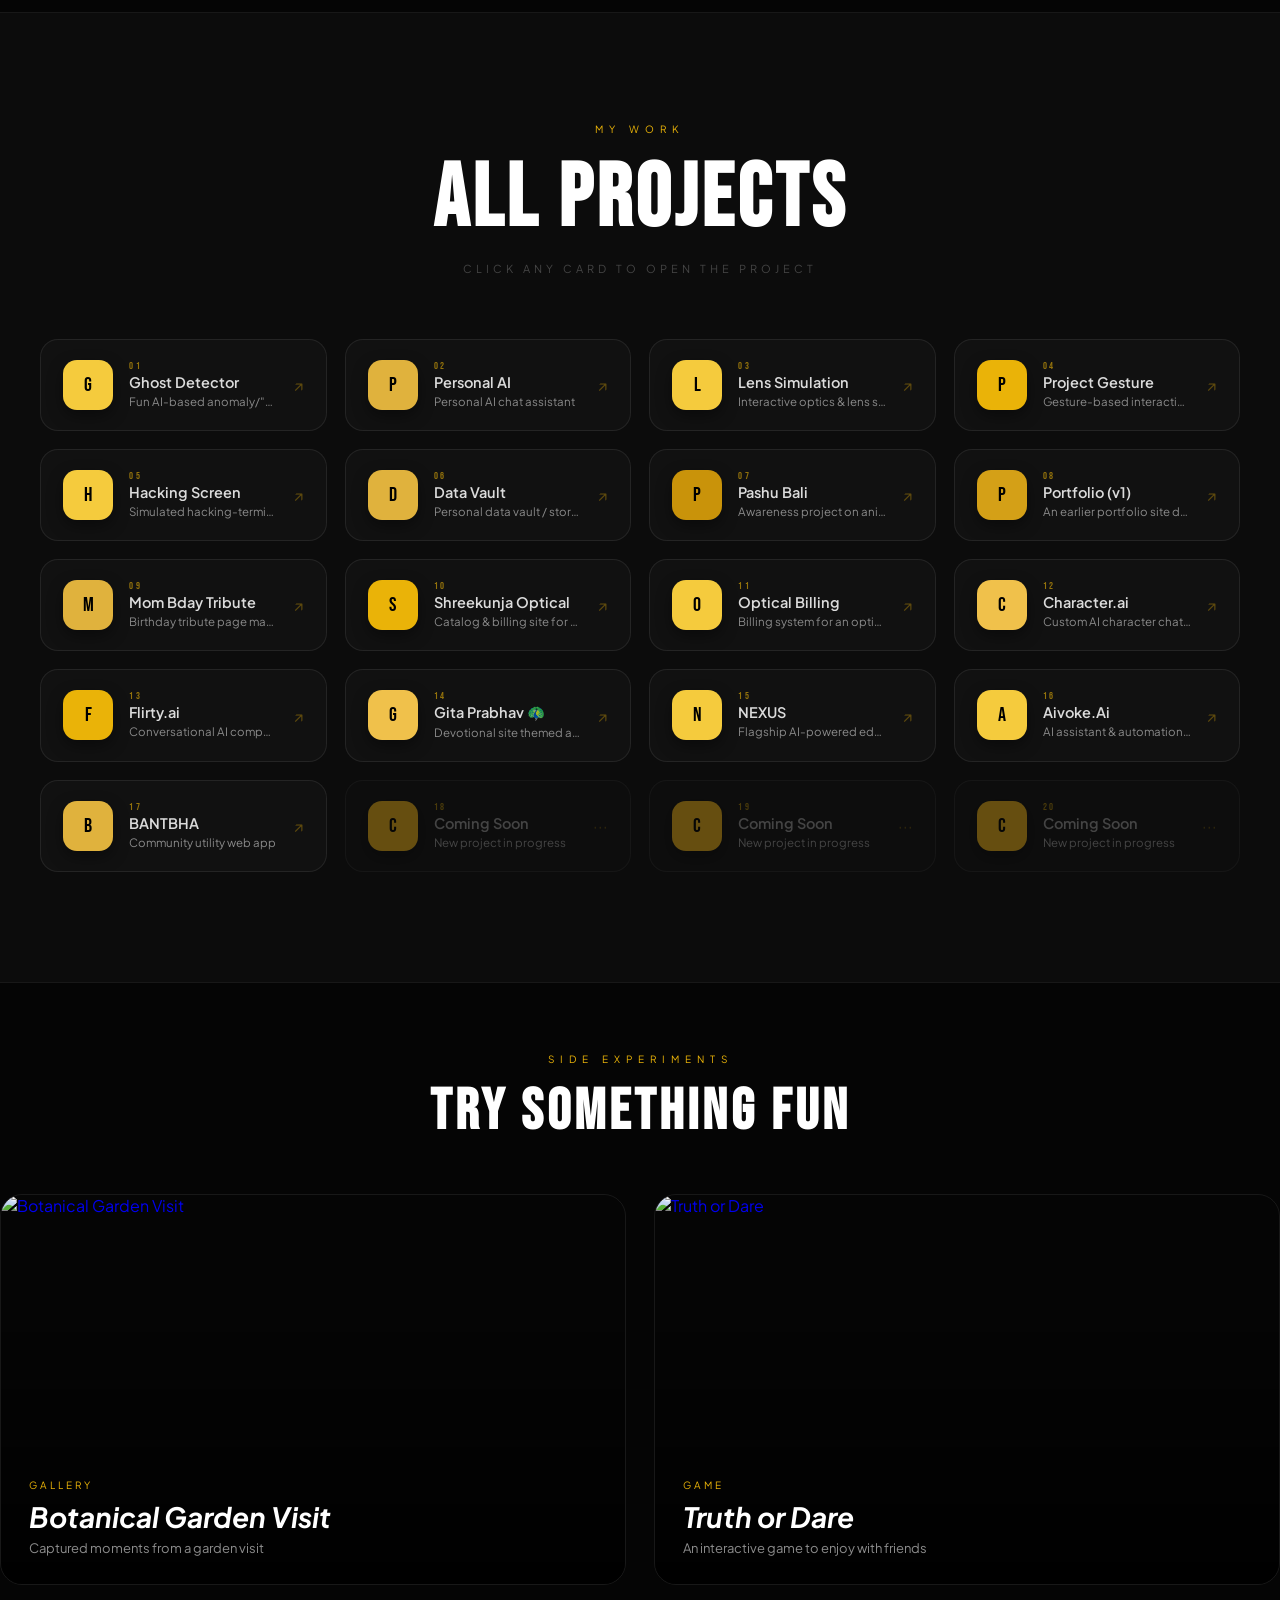
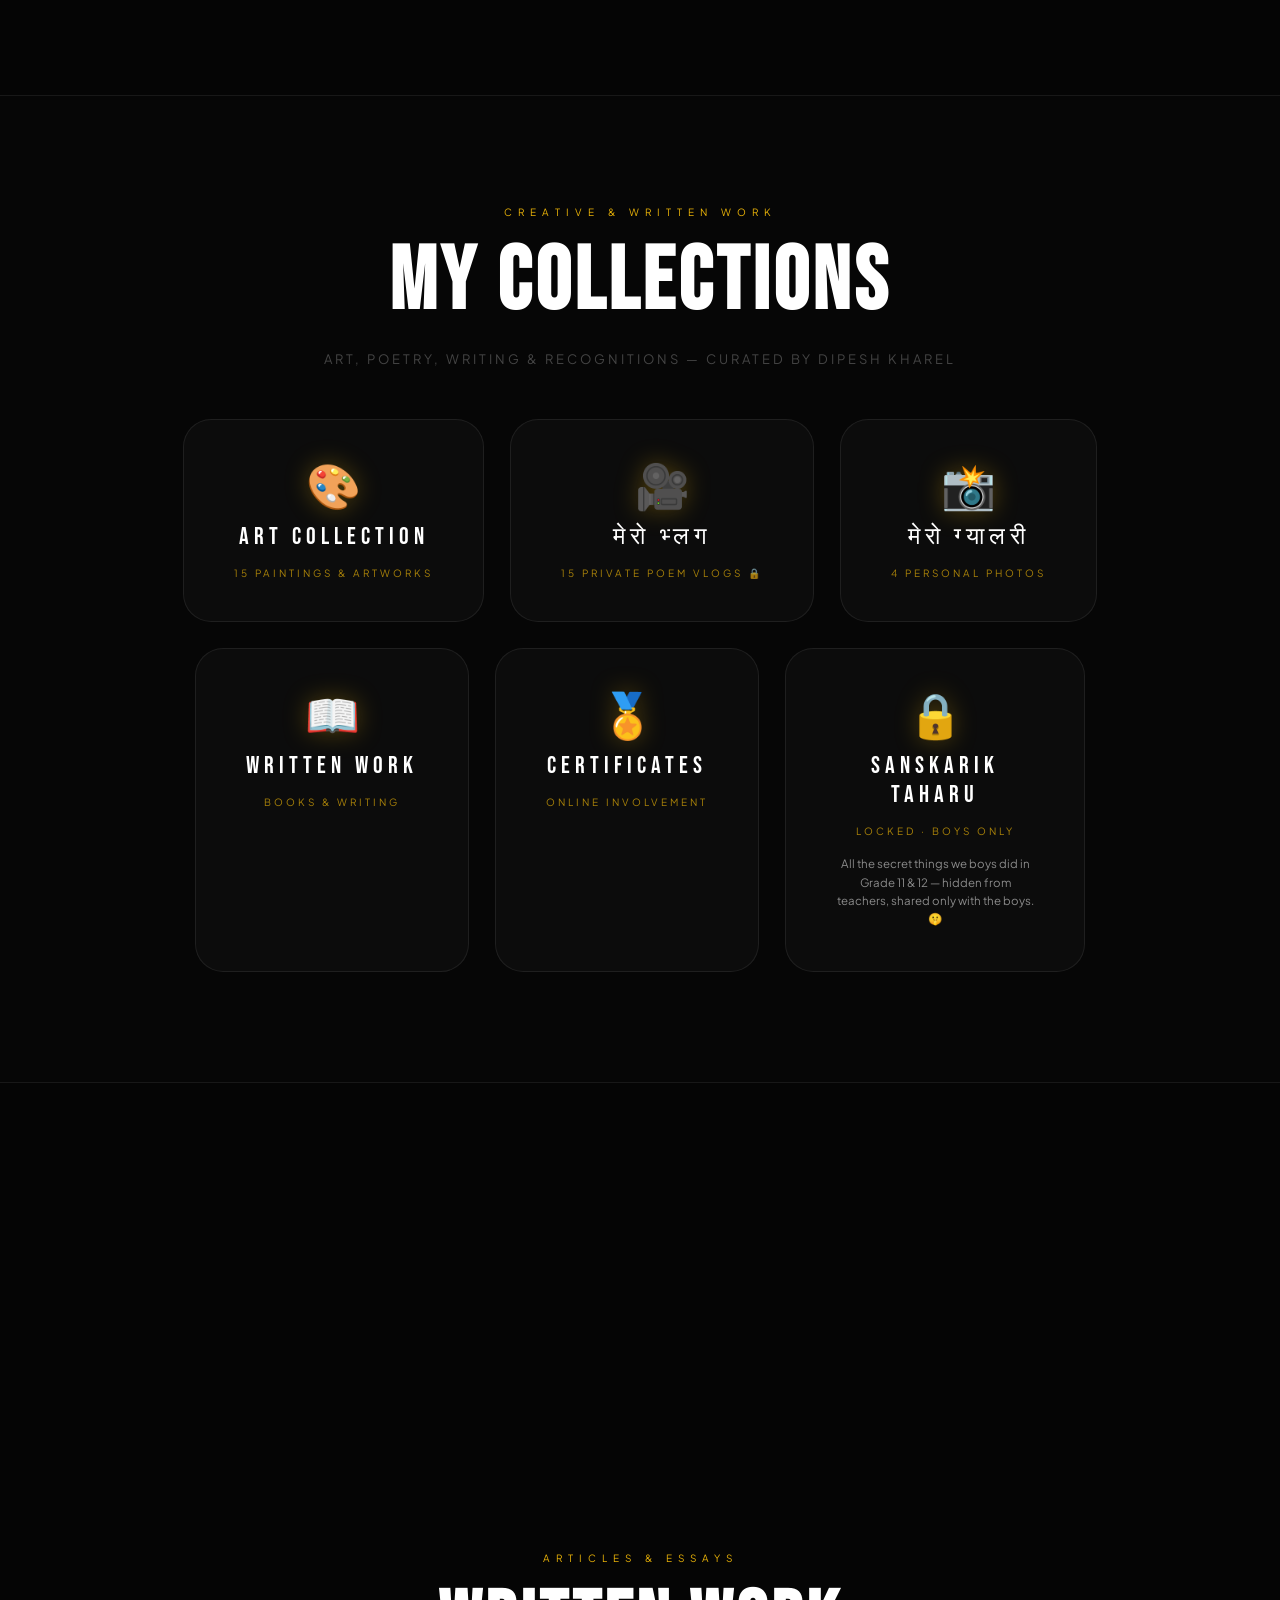
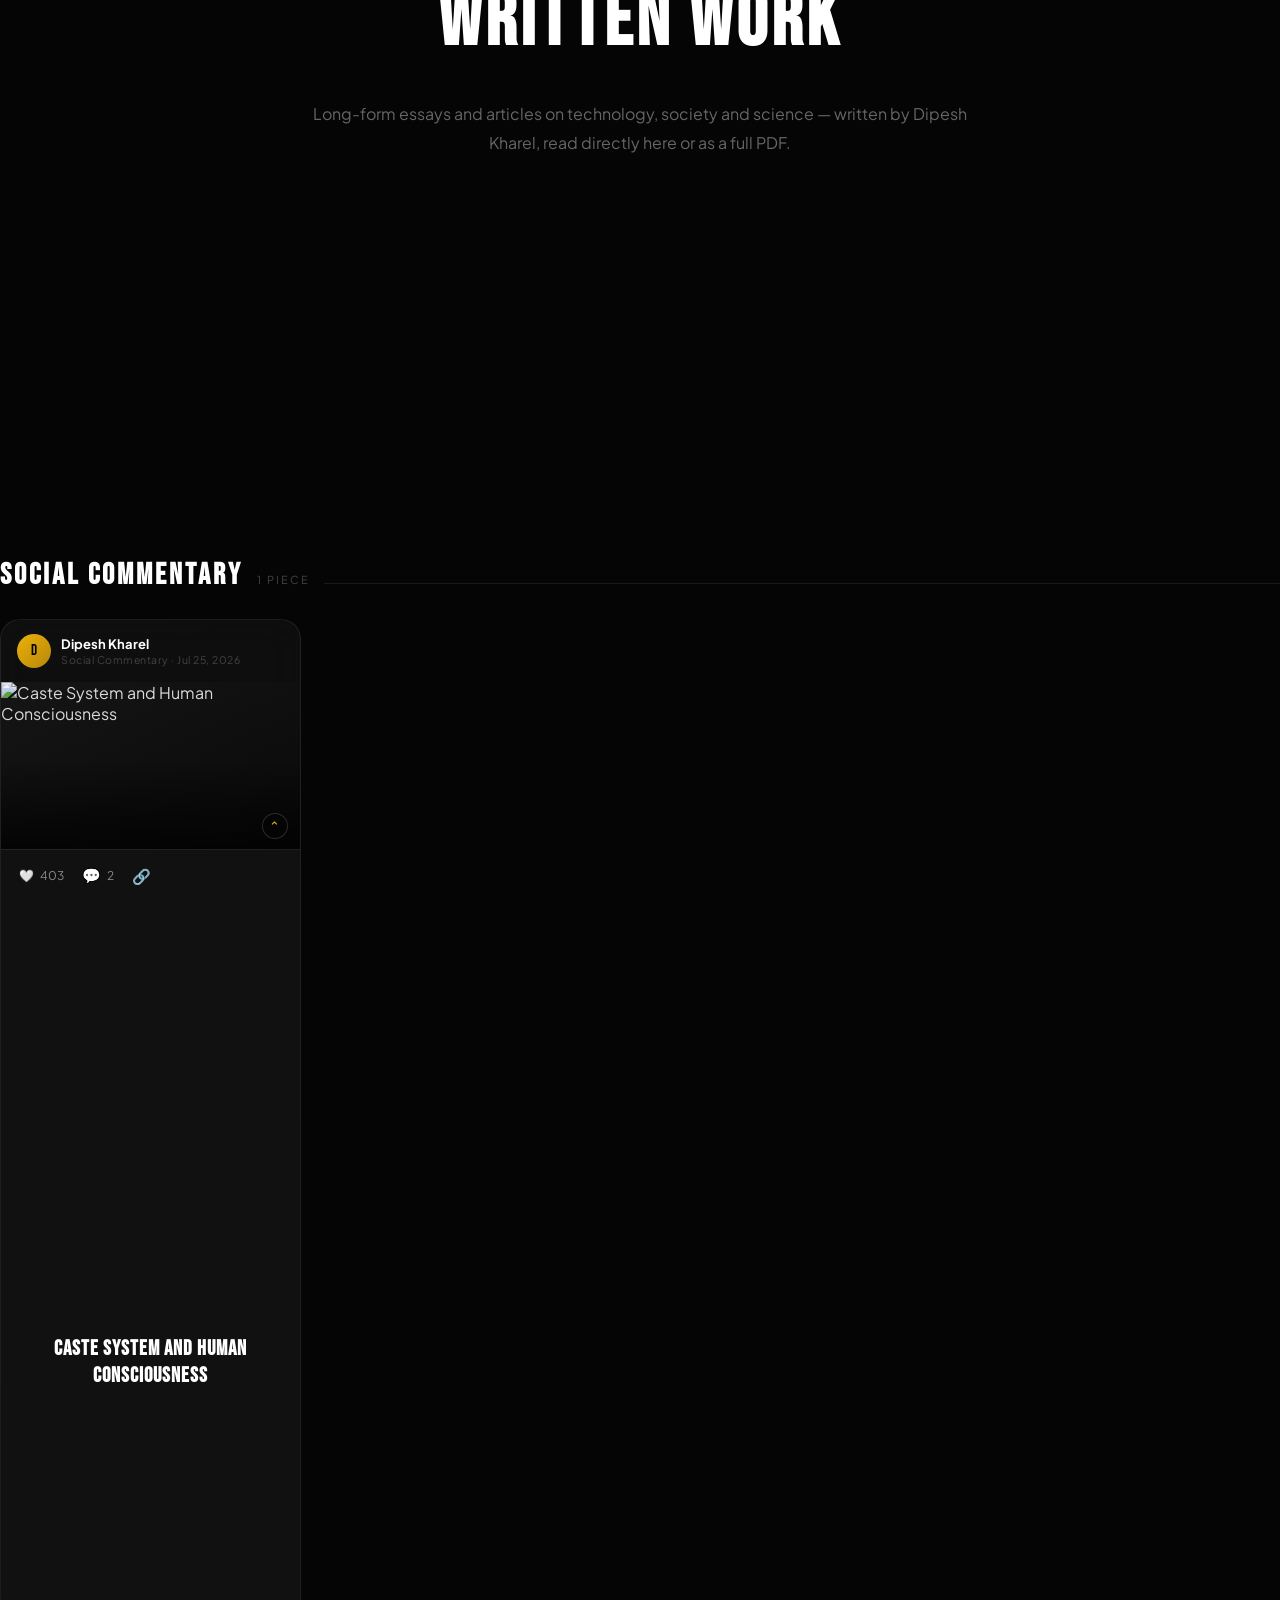
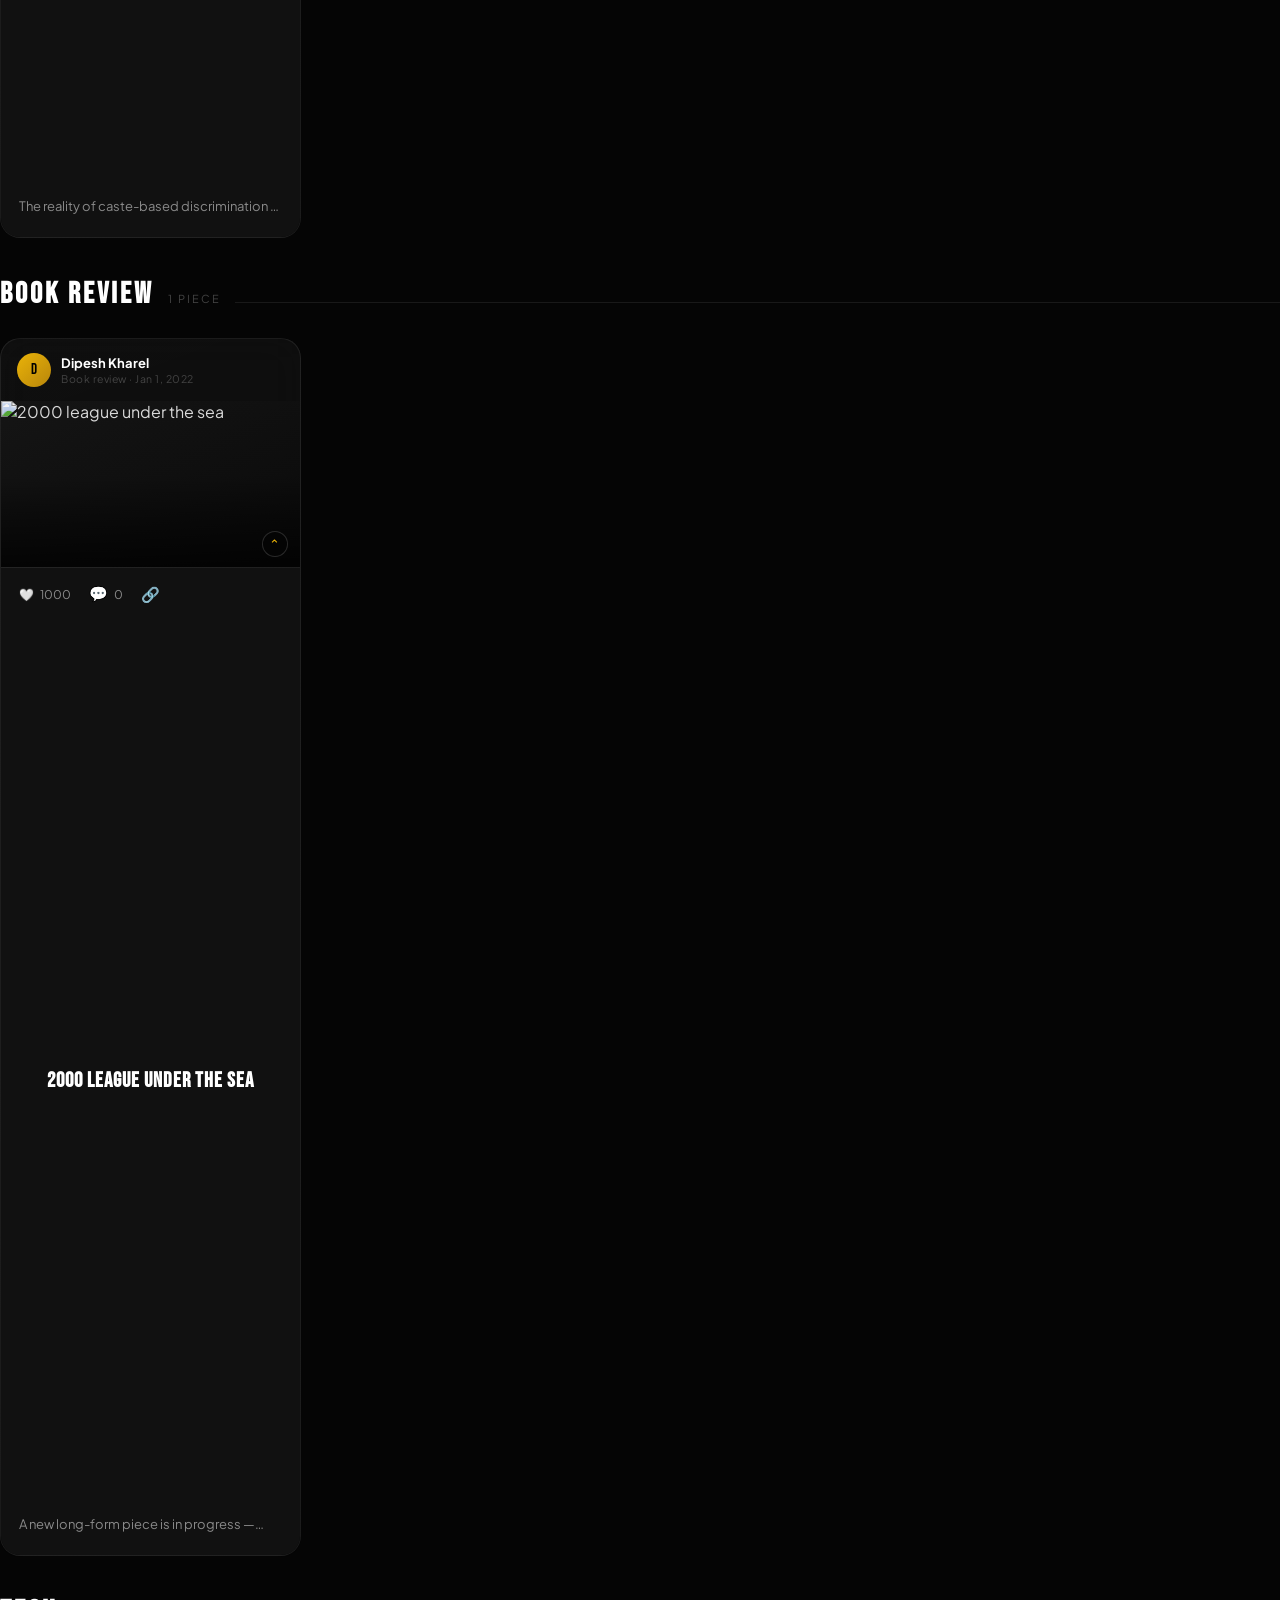
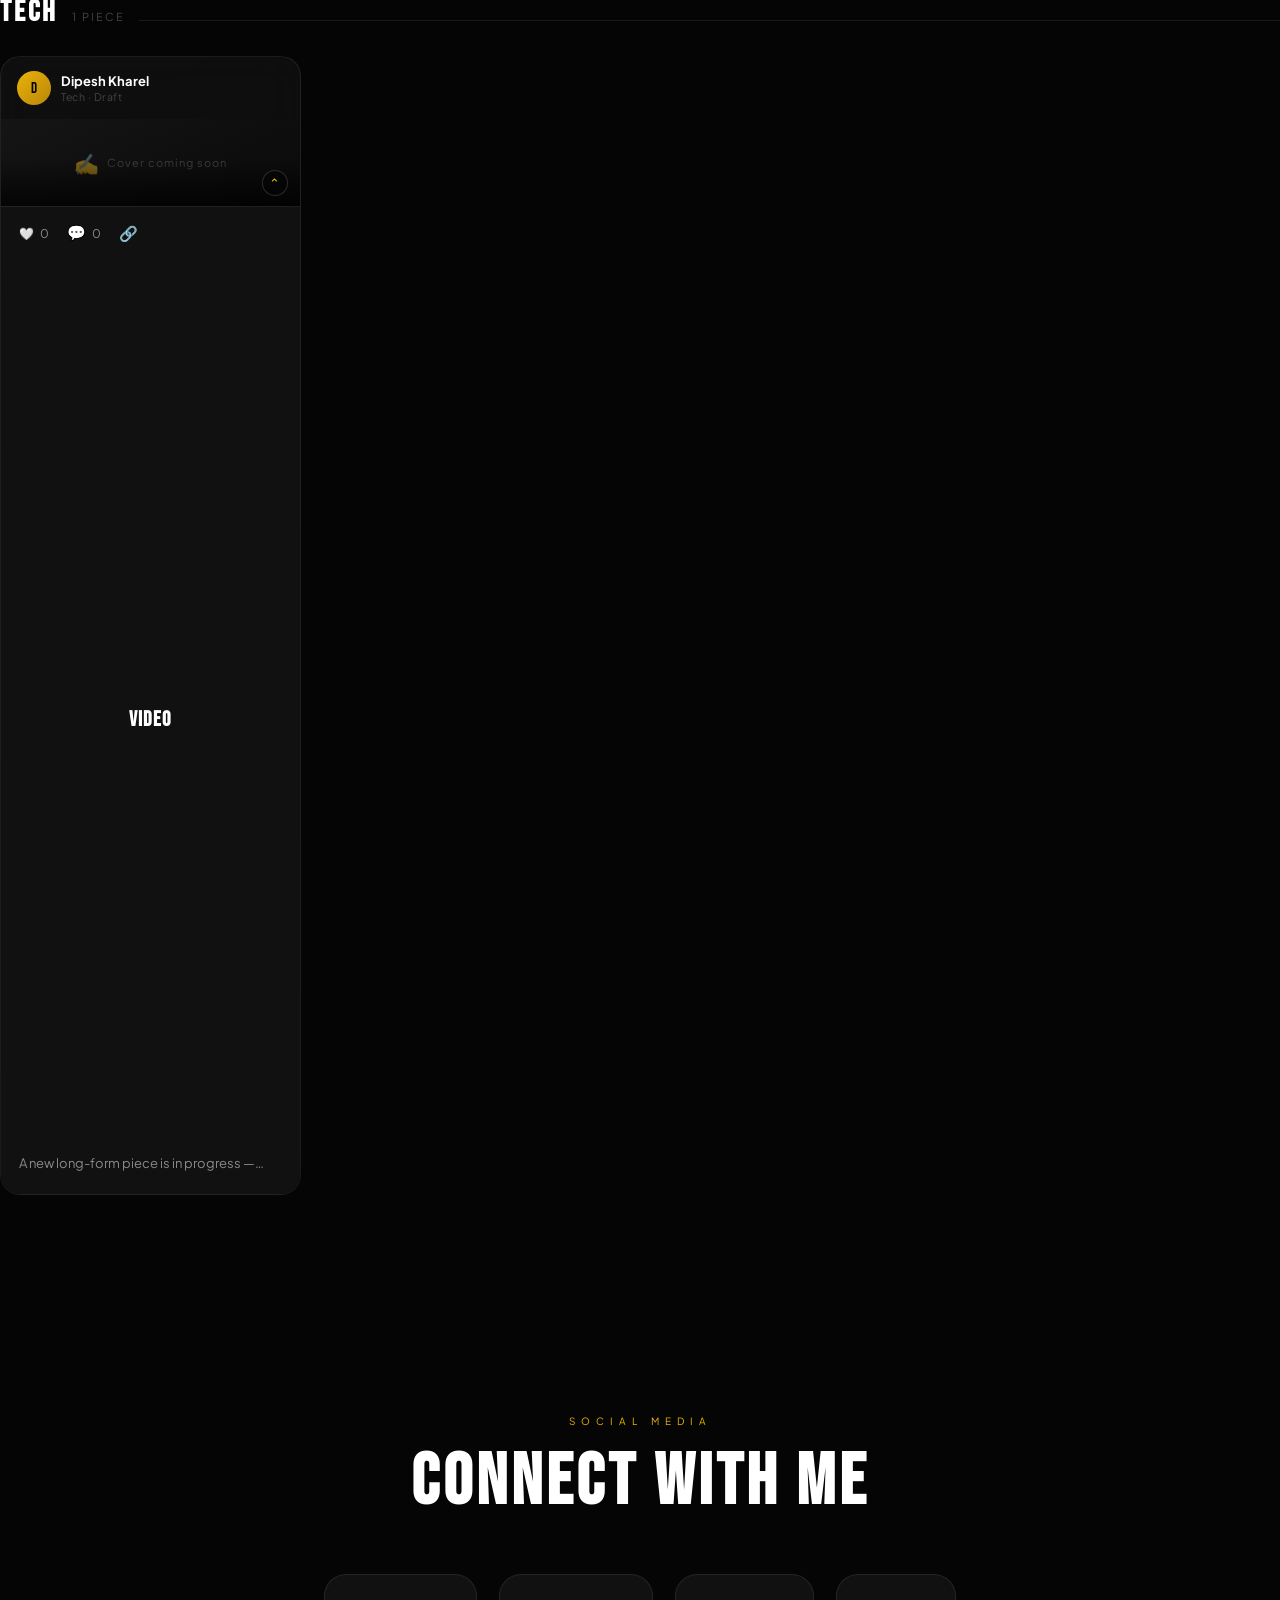
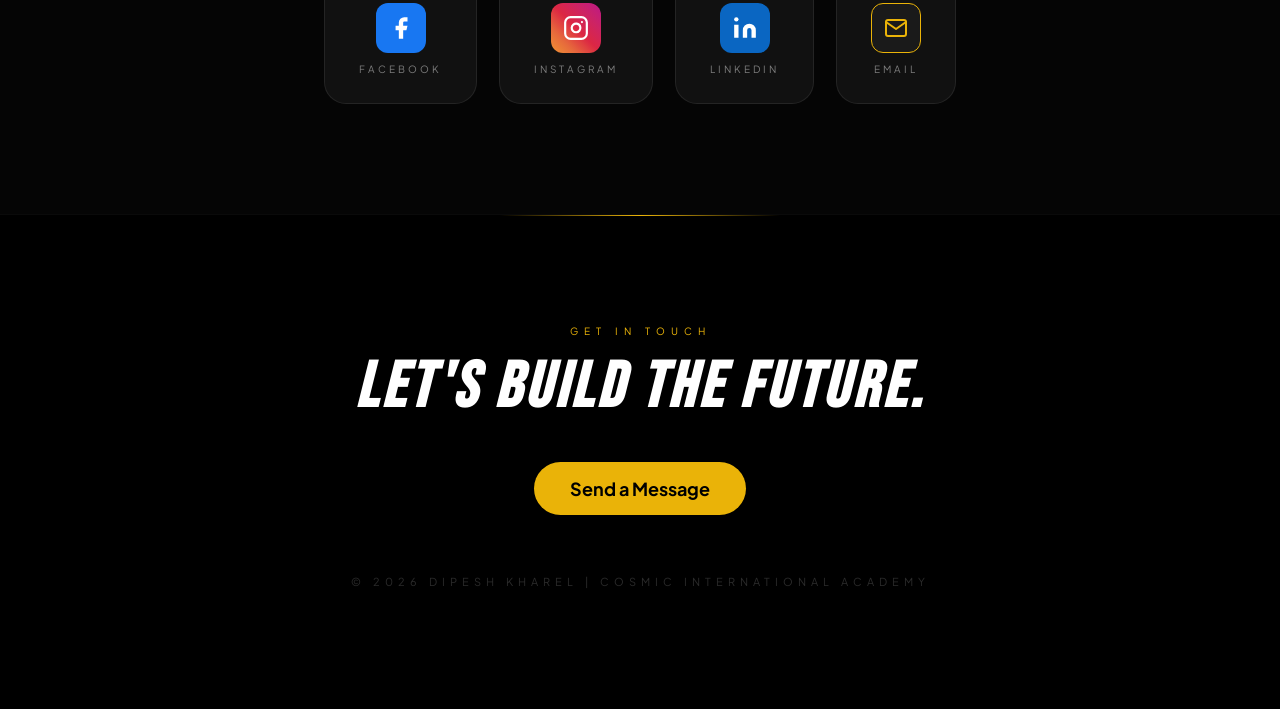
==== commit 0eacef4e: "Add files via upload" ====
--- a/index.html
+++ b/index.html
@@ -1546,19 +1546,42 @@
 <body>
 <!-- ===== Hsepid.np 3D office intro mount point ===== -->
 <div id="hsepid-office-intro" aria-label="Hsepid.np interactive office introduction"></div>
-<button id="hsx-replay" type="button" aria-label="Replay the Hsepid.np office introduction">🏢 Replay office intro</button>
 <script>
+/* Reliable Open Explore bridge: prevent the anchor jump, wait briefly for the
+   Three.js module to publish its controller, then start the office experience. */
 (function () {
-  try {
-    var q = new URLSearchParams(location.search).get('intro'), go = q !== '0';
-    if (q !== '1') { var t = Number(localStorage.getItem('hsx-intro-v1')); if (t && Date.now() - t < 7 * 864e5) go = false; }
-    var r = document.getElementById('hsepid-office-intro');
-    if (go) {
-      r.classList.add('hsx-on'); document.documentElement.classList.add('hsx-active');
-      // fail-safe: if the 3D module never starts (offline CDN, old browser) the normal site is shown
-      setTimeout(function () { if (!window.__hsxReady) { r.classList.remove('hsx-on'); document.documentElement.classList.remove('hsx-active'); } }, 15000);
-    }
-  } catch (e) {}
+  function bind() {
+    var btn = document.getElementById('hsx-open'); if (!btn || btn.dataset.hsxBound) return;
+    btn.dataset.hsxBound = '1';
+    btn.addEventListener('click', async function (e) {
+      e.preventDefault();
+      btn.setAttribute('aria-busy', 'true');
+      var c = window.HsepidOfficeIntro;
+      if (!c) {
+        c = await new Promise(function (resolve) {
+          var settled = false;
+          function finish(value) { if (settled) return; settled = true; clearTimeout(timer); window.removeEventListener('hsx:ready', ready); resolve(value); }
+          function ready() { finish(window.HsepidOfficeIntro || null); }
+          window.addEventListener('hsx:ready', ready, { once: true });
+          var timer = setTimeout(function () { finish(window.HsepidOfficeIntro || null); }, 10000);
+          if (window.HsepidOfficeIntro) finish(window.HsepidOfficeIntro);
+        });
+      }
+      btn.removeAttribute('aria-busy');
+      if (c && typeof c.start === 'function') {
+        try { await c.start(); }
+        catch (err) { console.error('[hsx] Open Explore could not start the office intro:', err); alert('The 3D office could not start. Please refresh the page and try again.'); }
+      } else {
+        console.error('[hsx] HsepidOfficeIntro controller did not load. Check hsepid-intro/hsx-main.js and the Three.js CDN connection.');
+        alert('The 3D office intro did not load. Please make sure the complete hsepid-intro folder is uploaded beside index.html, then refresh.');
+      }
+    });
+    document.addEventListener('hsx:exit', function (ev) {
+      if (ev.detail && ev.detail.reason === 'destroy') return;
+      var t = document.getElementById('explore'); if (t) setTimeout(function () { t.scrollIntoView({ behavior: 'smooth', block: 'start' }); }, 60);
+    });
+  }
+  if (document.readyState === 'loading') document.addEventListener('DOMContentLoaded', bind); else bind();
 })();
 </script>
 
@@ -2210,7 +2233,7 @@
             <span style="color:var(--gold);font-style:italic;" id="typing-headline" class="typing-cursor">of Education</span>
         </h1>
         <div style="display:flex;gap:14px;justify-content:center;flex-wrap:wrap;">
-            <a href="#explore" class="btn-gold" style="font-size:16px;">Open Explore</a>
+            <a href="#explore" id="hsx-open" class="btn-gold" style="font-size:16px;">Open Explore</a>
             <button onclick="openModal('canvasModal')" class="btn-ghost" style="font-size:16px;">Public Canvas</button>
         </div>
     </div>
@@ -6415,7 +6438,11 @@
 }
 
 </script>
-<!-- ===== Hsepid.np 3D office intro (ES module; needs http(s) hosting) ===== -->
+<!-- ===== Hsepid.np 3D office intro (ES module; needs http(s) hosting) =====
+     Character assets are bundled under hsepid-intro/assets/characters/.
+     FBXLoader is provided by the existing Three.js import map above.
+     The office intro loads the larger character models only when opened.
+-->
 <script type="module" src="hsepid-intro/hsx-main.js"></script>
 </body>
 </html>
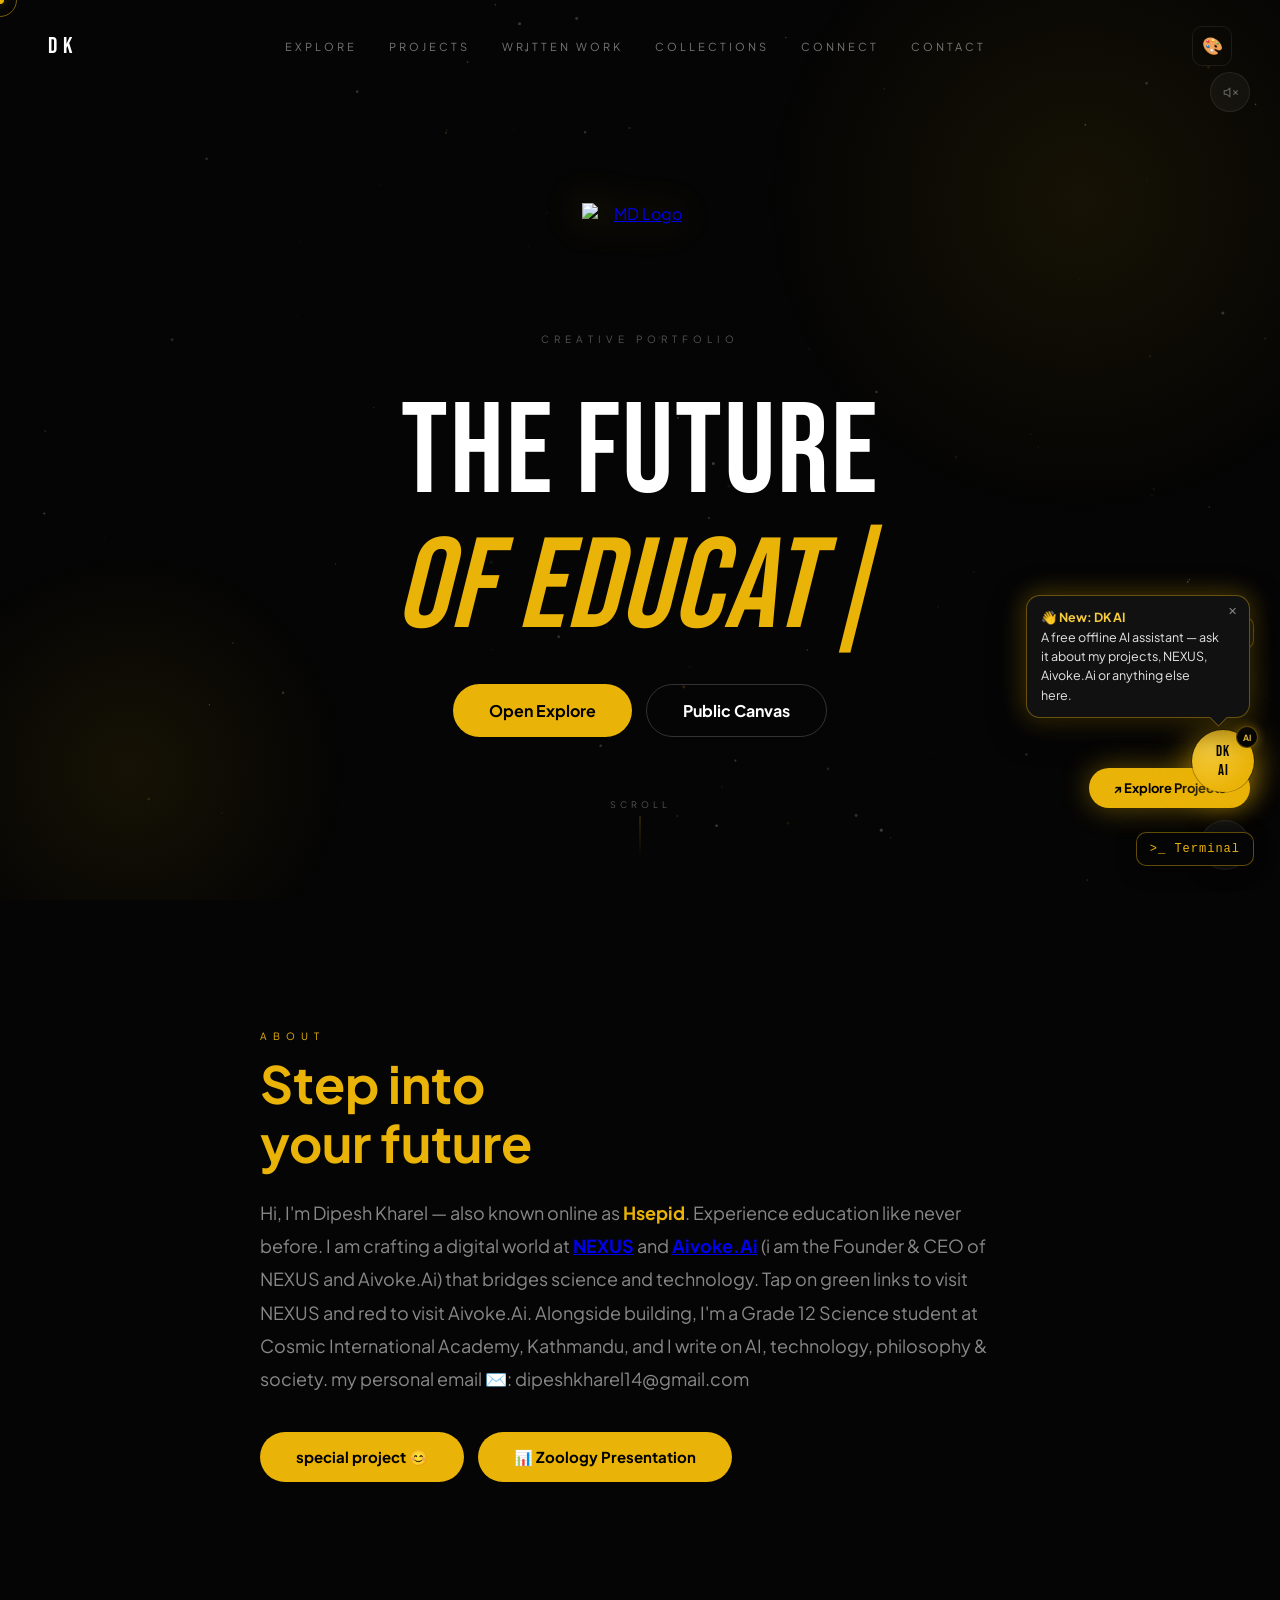
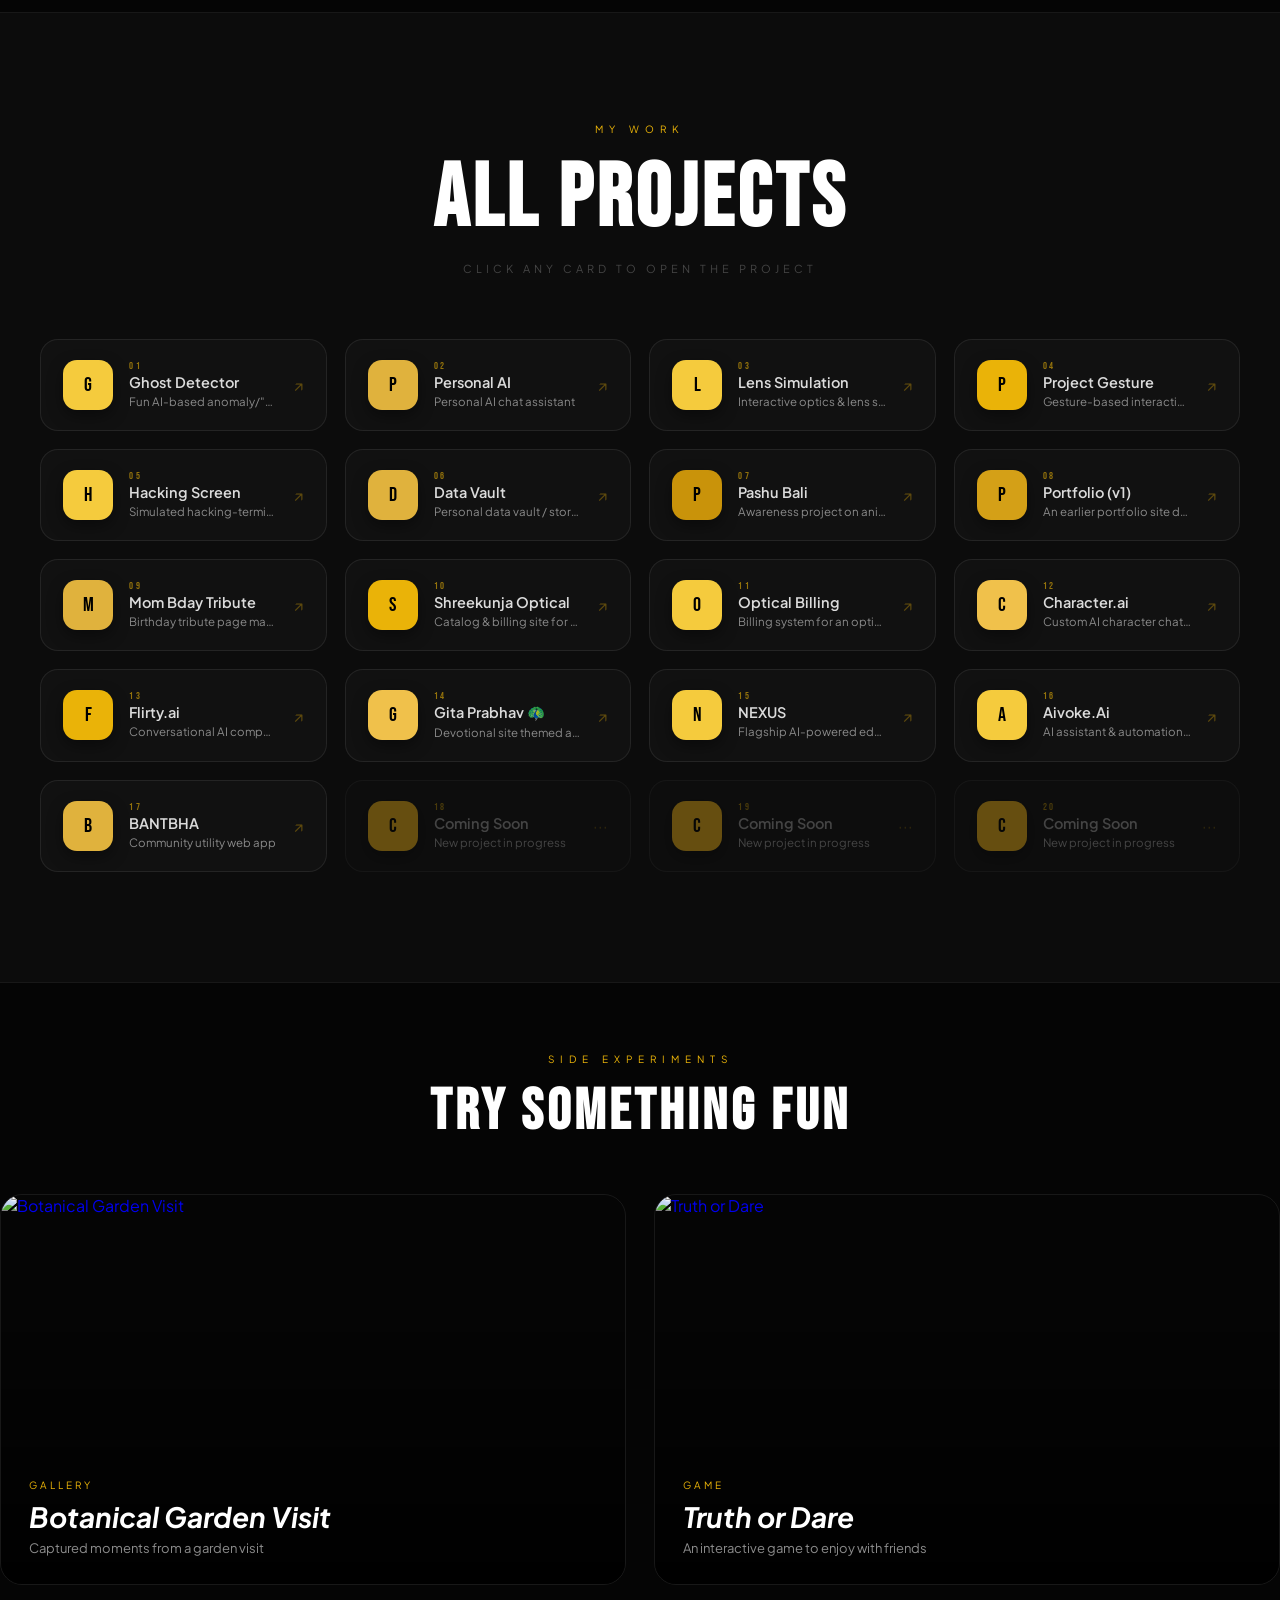
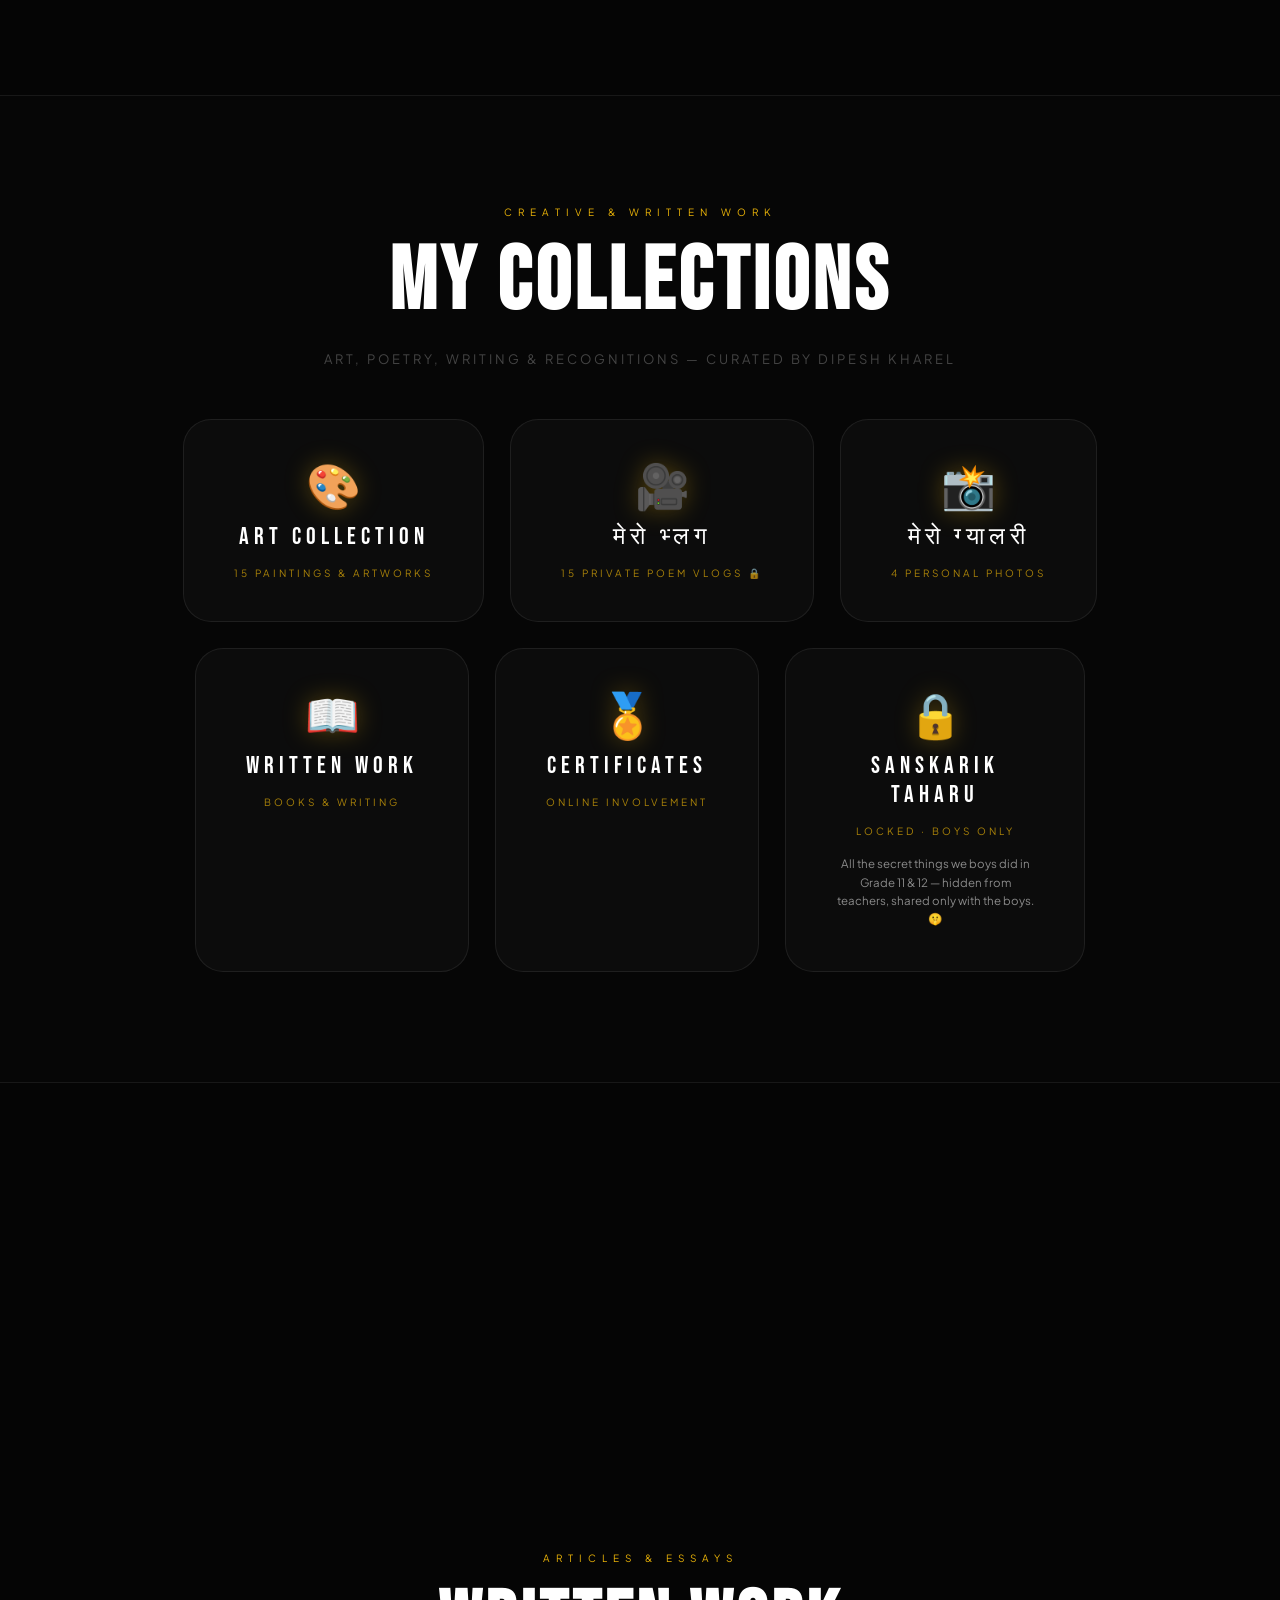
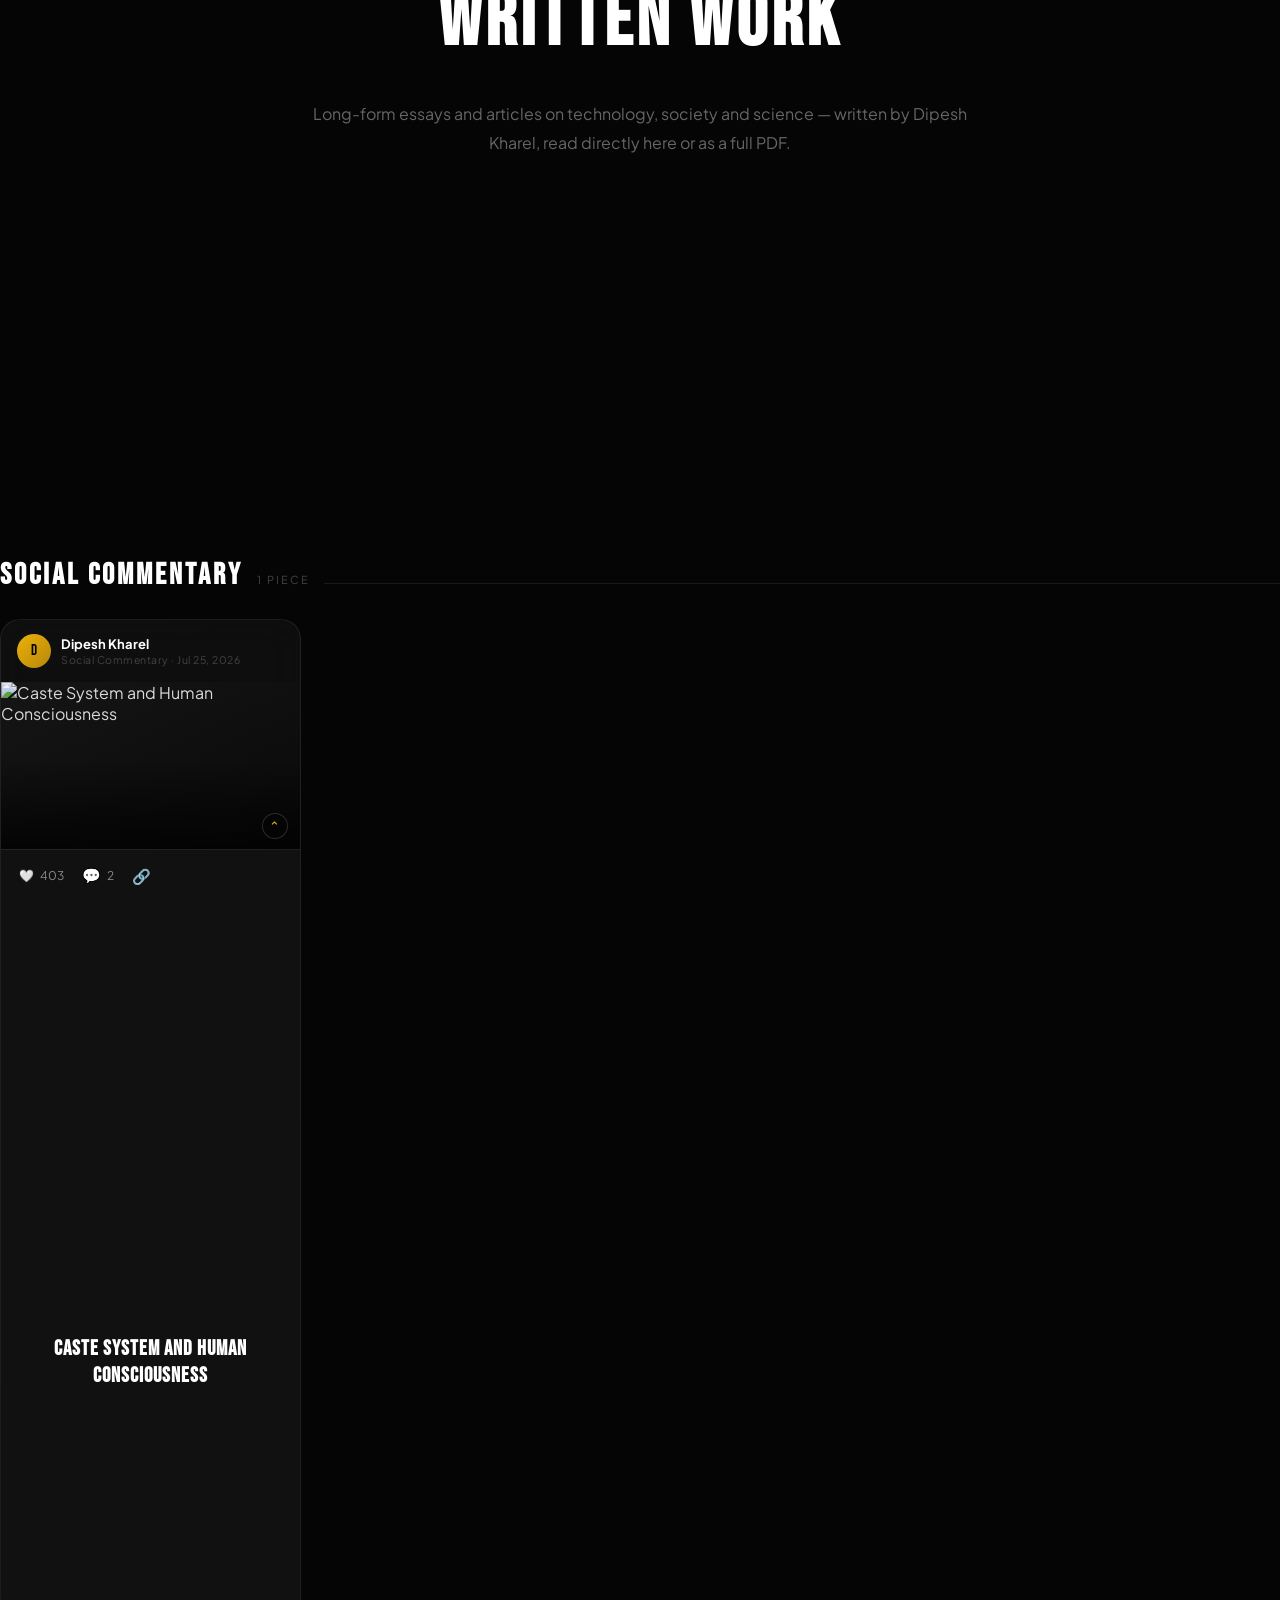
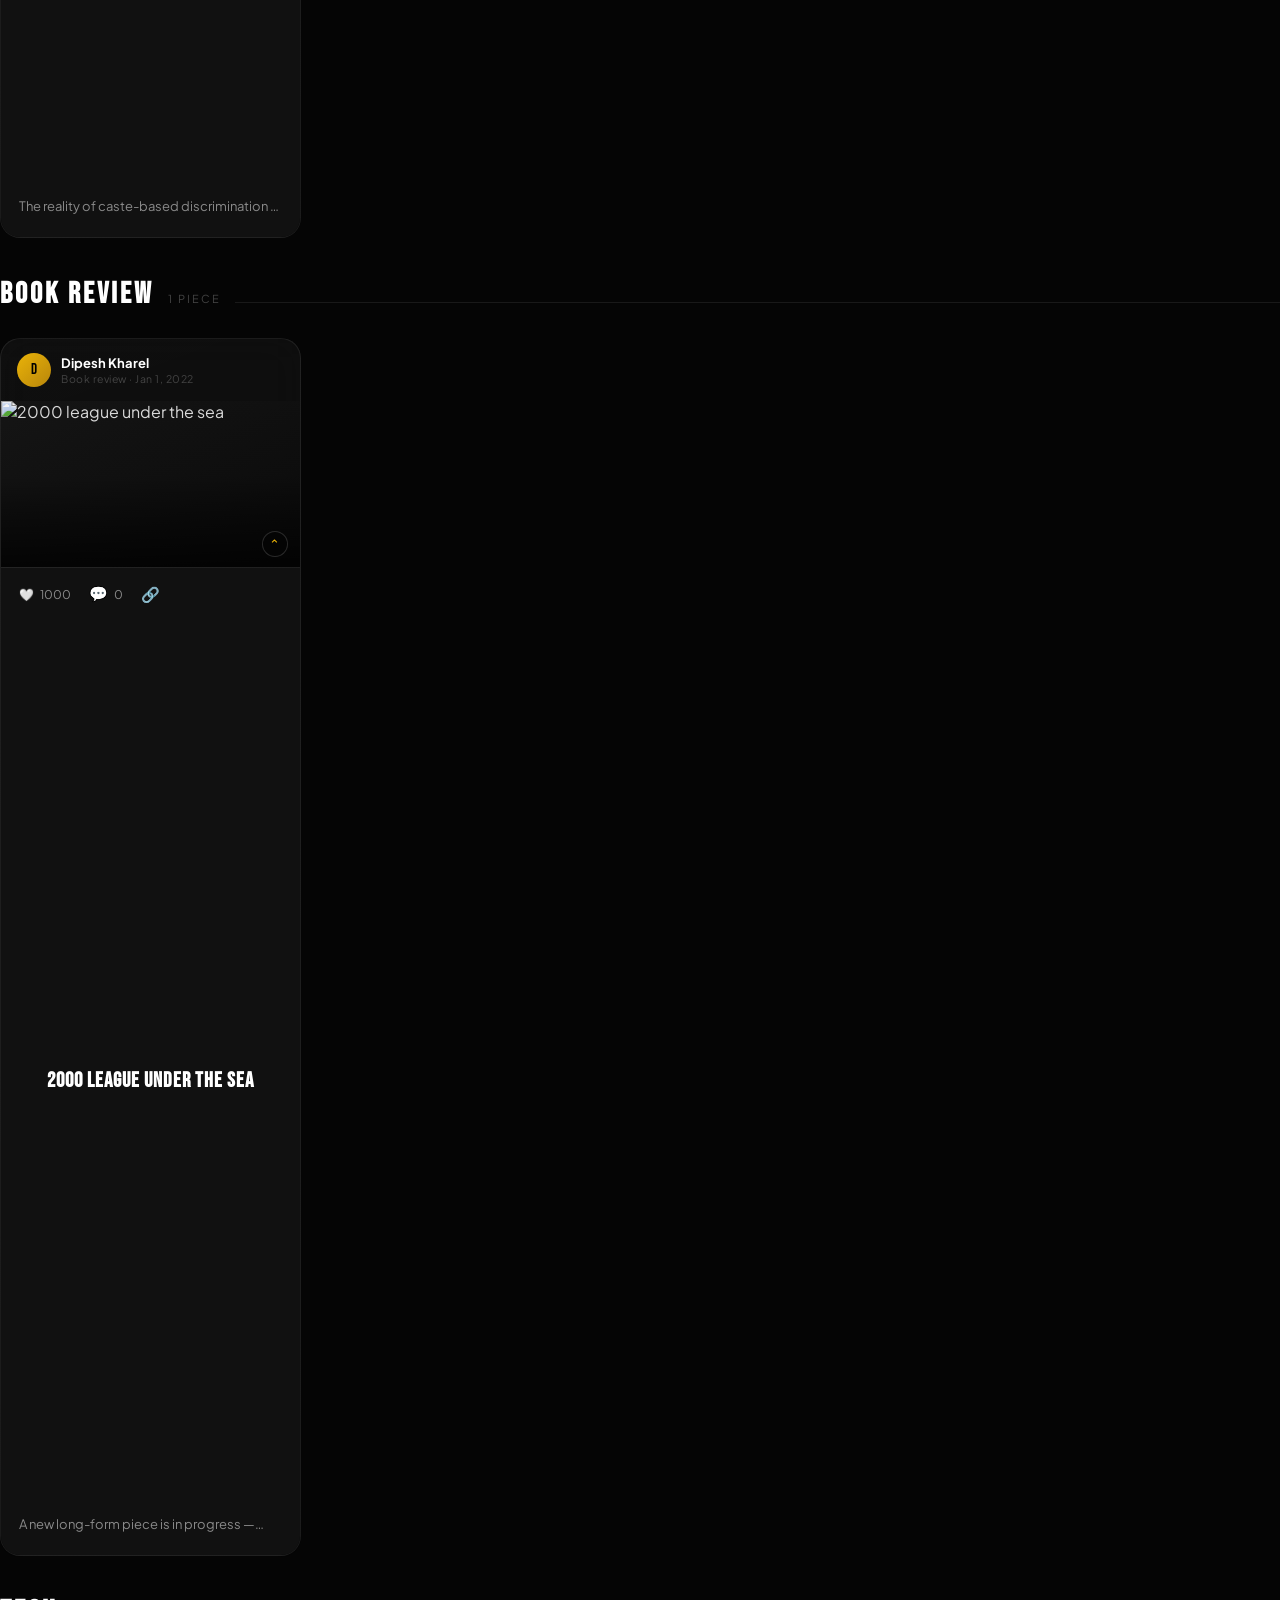
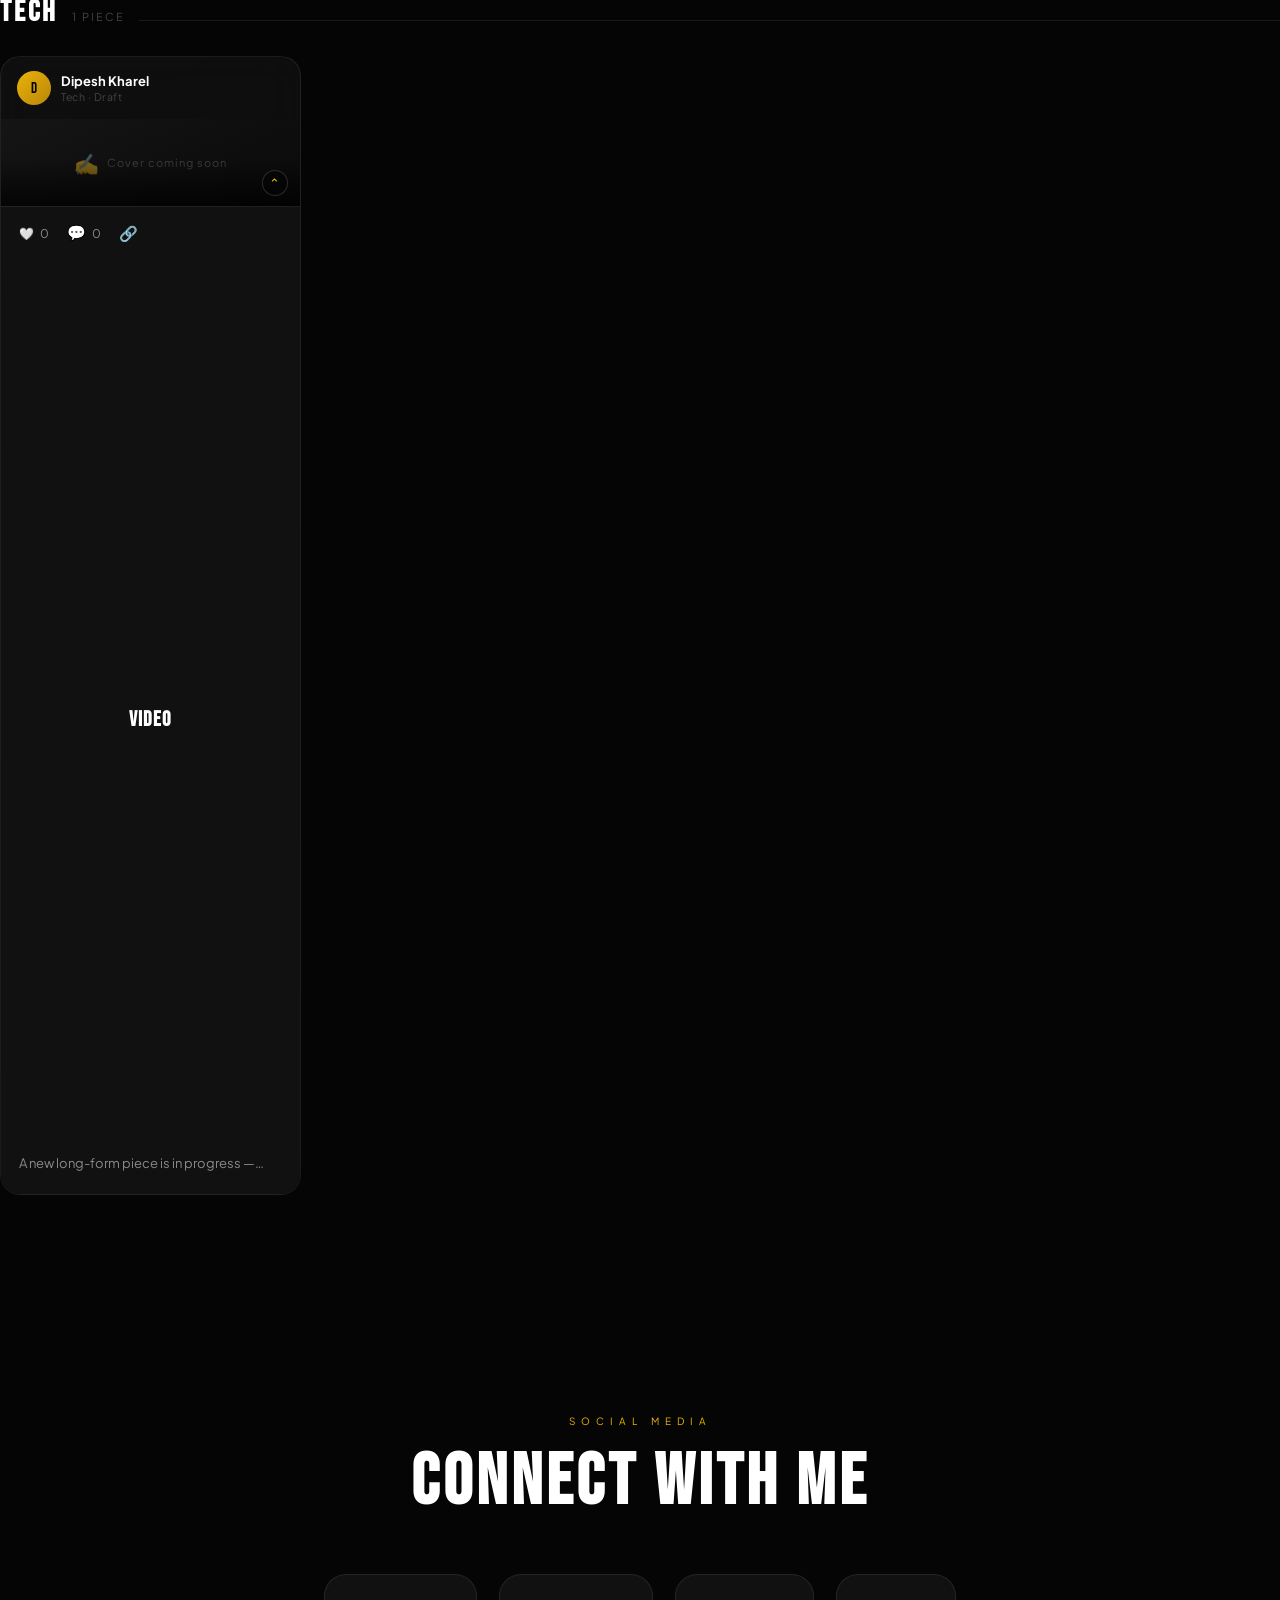
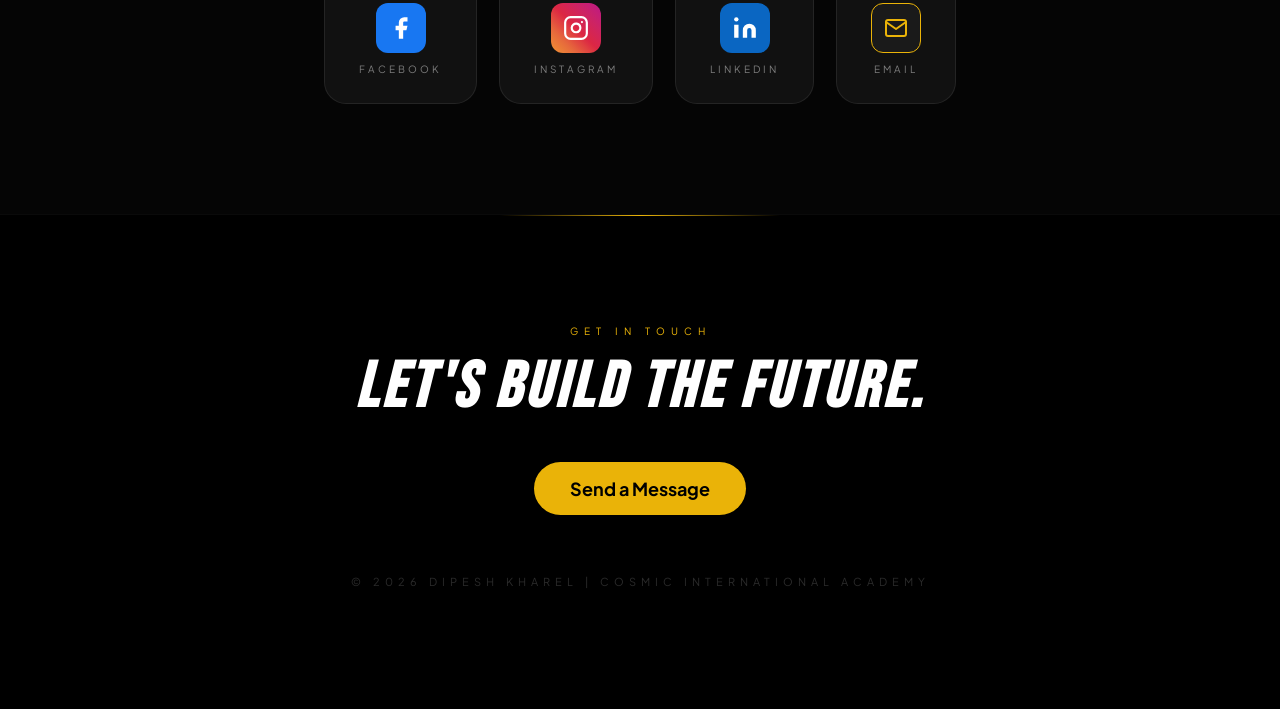
==== commit 58673426: "Add files via upload" ====
--- a/index.html
+++ b/index.html
@@ -1541,40 +1541,21 @@
      crossorigin="anonymous"></script>
     <!-- ===== Hsepid.np 3D office intro: import map + styles (self-contained, hsx- prefixed) ===== -->
     <script type="importmap">{"imports":{"three":"https://cdn.jsdelivr.net/npm/three@0.160.0/build/three.module.js","three/addons/":"https://cdn.jsdelivr.net/npm/three@0.160.0/examples/jsm/"}}</script>
-    <link rel="stylesheet" href="hsepid-intro/hsepid-office-intro.css">
+    <link rel="stylesheet" href="hsepid-intro/hsepid-office-intro.css?v=4">
 </head>
 <body>
 <!-- ===== Hsepid.np 3D office intro mount point ===== -->
 <div id="hsepid-office-intro" aria-label="Hsepid.np interactive office introduction"></div>
 <script>
-/* Reliable Open Explore bridge: prevent the anchor jump, wait briefly for the
-   Three.js module to publish its controller, then start the office experience. */
+/* Hsepid.np 3D office intro: opens only when the hero "Open Explore" button is clicked.
+   If the 3D module is not ready (offline, old browser) the button just jumps to #explore as before. */
 (function () {
   function bind() {
-    var btn = document.getElementById('hsx-open'); if (!btn || btn.dataset.hsxBound) return;
-    btn.dataset.hsxBound = '1';
-    btn.addEventListener('click', async function (e) {
-      e.preventDefault();
-      btn.setAttribute('aria-busy', 'true');
+    var btn = document.getElementById('hsx-open'); if (!btn) return;
+    btn.addEventListener('click', function (e) {
       var c = window.HsepidOfficeIntro;
-      if (!c) {
-        c = await new Promise(function (resolve) {
-          var settled = false;
-          function finish(value) { if (settled) return; settled = true; clearTimeout(timer); window.removeEventListener('hsx:ready', ready); resolve(value); }
-          function ready() { finish(window.HsepidOfficeIntro || null); }
-          window.addEventListener('hsx:ready', ready, { once: true });
-          var timer = setTimeout(function () { finish(window.HsepidOfficeIntro || null); }, 10000);
-          if (window.HsepidOfficeIntro) finish(window.HsepidOfficeIntro);
-        });
-      }
-      btn.removeAttribute('aria-busy');
-      if (c && typeof c.start === 'function') {
-        try { await c.start(); }
-        catch (err) { console.error('[hsx] Open Explore could not start the office intro:', err); alert('The 3D office could not start. Please refresh the page and try again.'); }
-      } else {
-        console.error('[hsx] HsepidOfficeIntro controller did not load. Check hsepid-intro/hsx-main.js and the Three.js CDN connection.');
-        alert('The 3D office intro did not load. Please make sure the complete hsepid-intro folder is uploaded beside index.html, then refresh.');
-      }
+      if (!c) return;               // fallback: normal #explore anchor behaviour
+      e.preventDefault(); c.start();
     });
     document.addEventListener('hsx:exit', function (ev) {
       if (ev.detail && ev.detail.reason === 'destroy') return;
@@ -6438,11 +6419,7 @@
 }
 
 </script>
-<!-- ===== Hsepid.np 3D office intro (ES module; needs http(s) hosting) =====
-     Character assets are bundled under hsepid-intro/assets/characters/.
-     FBXLoader is provided by the existing Three.js import map above.
-     The office intro loads the larger character models only when opened.
--->
-<script type="module" src="hsepid-intro/hsx-main.js"></script>
+<!-- ===== Hsepid.np 3D office intro (ES module; needs http(s) hosting) ===== -->
+<script type="module" src="hsepid-intro/hsx-main.js?v=4"></script>
 </body>
 </html>
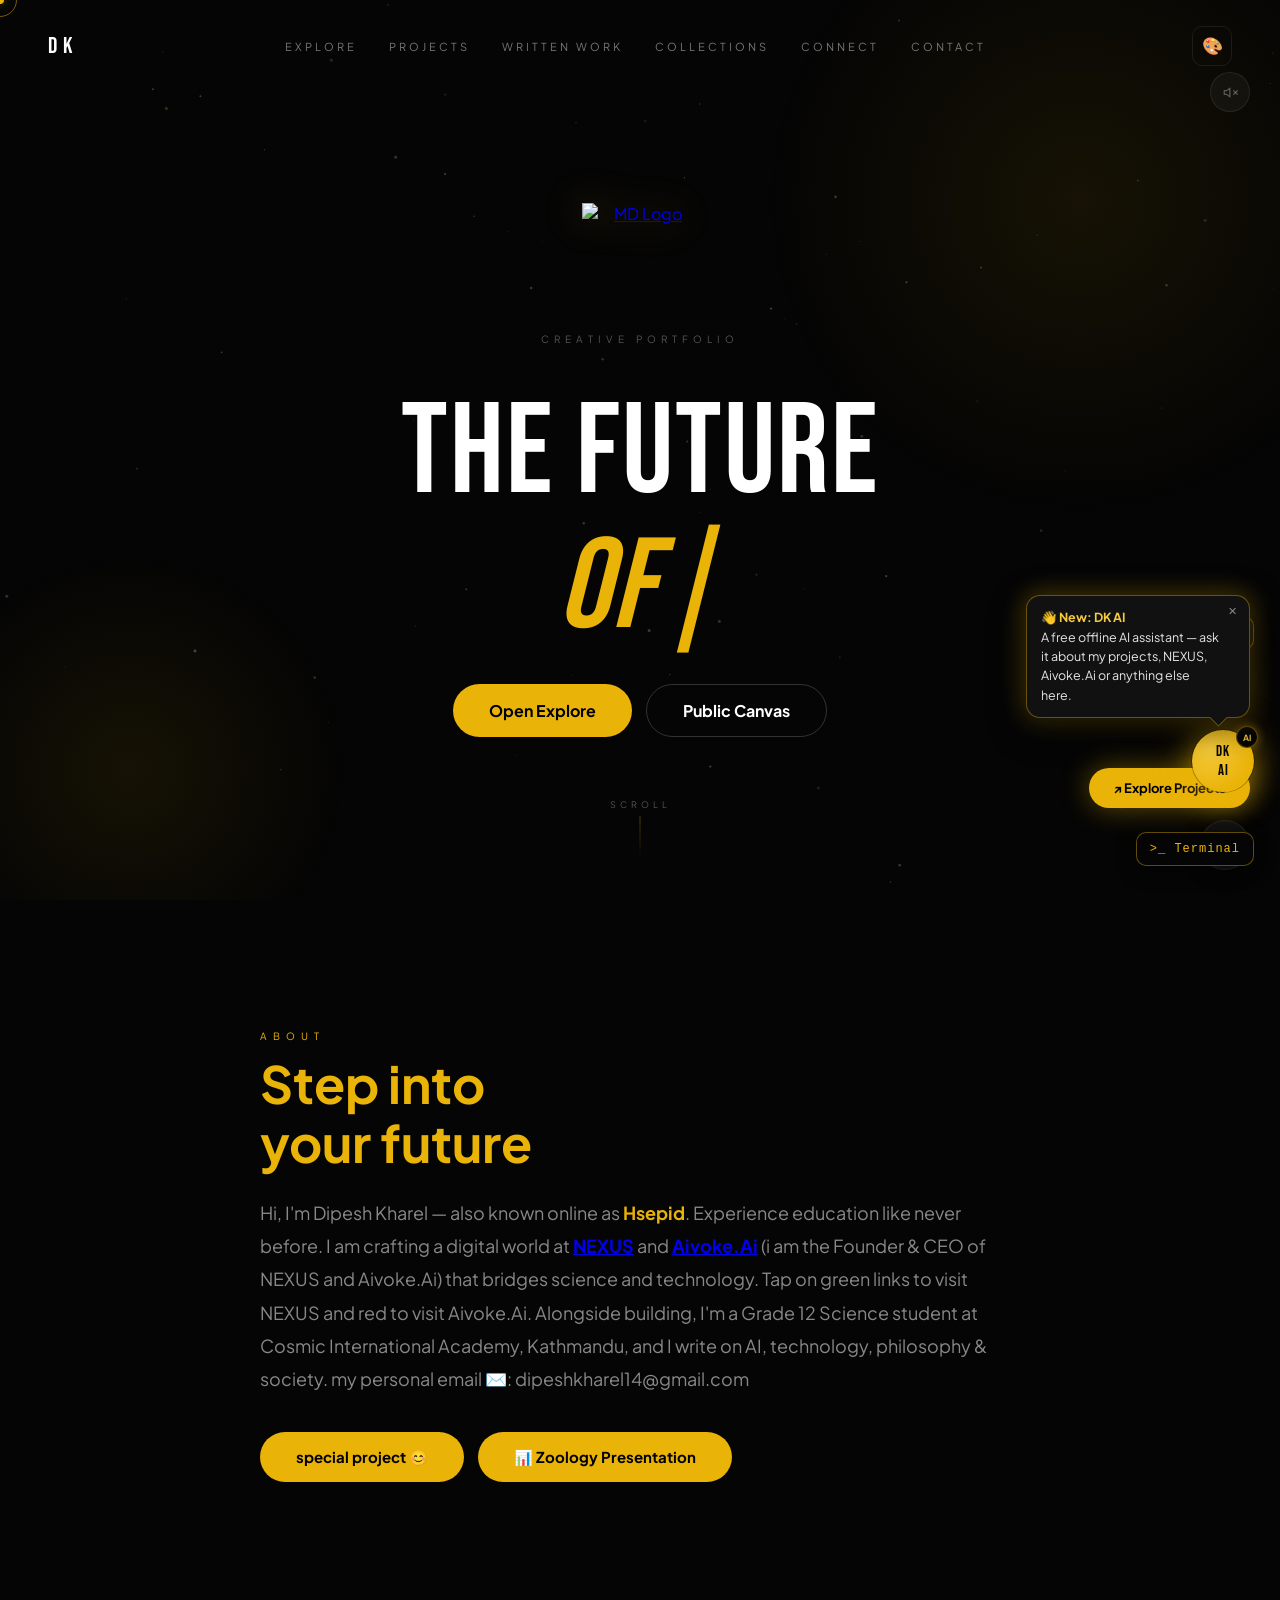
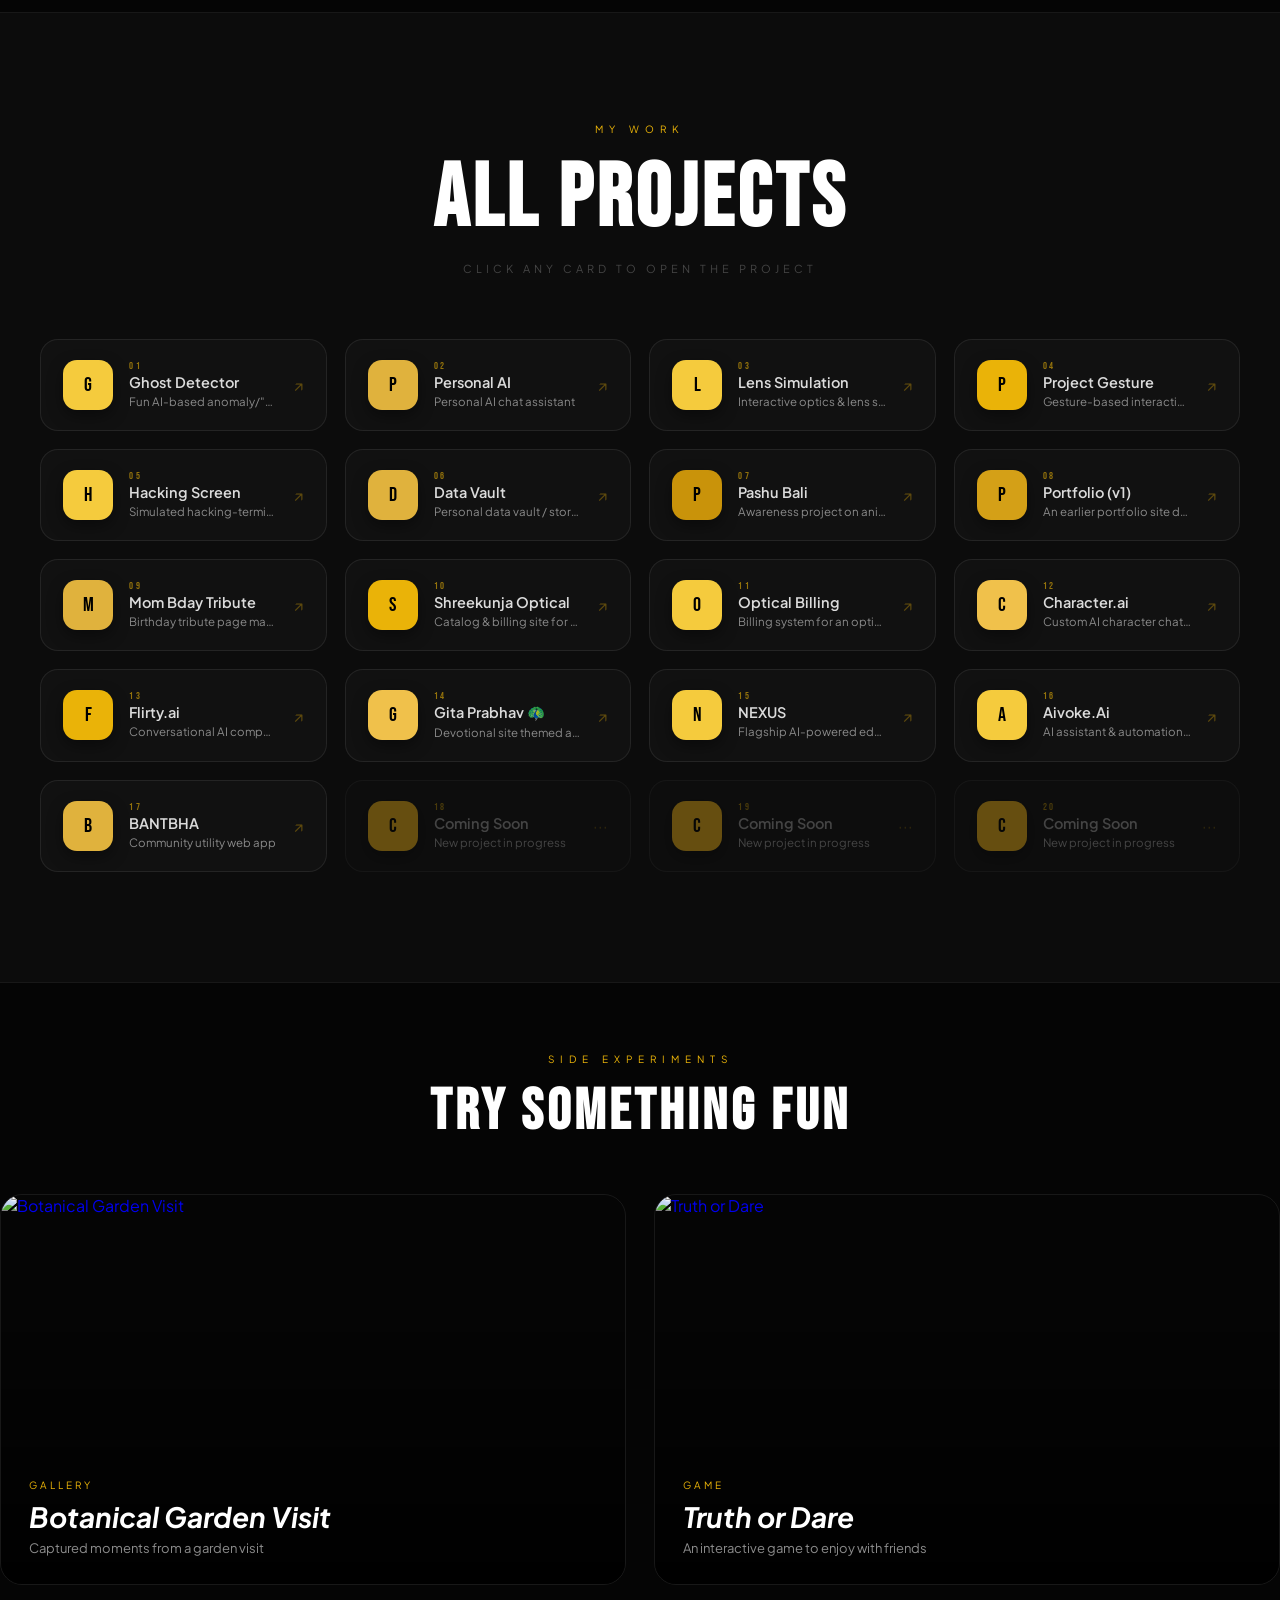
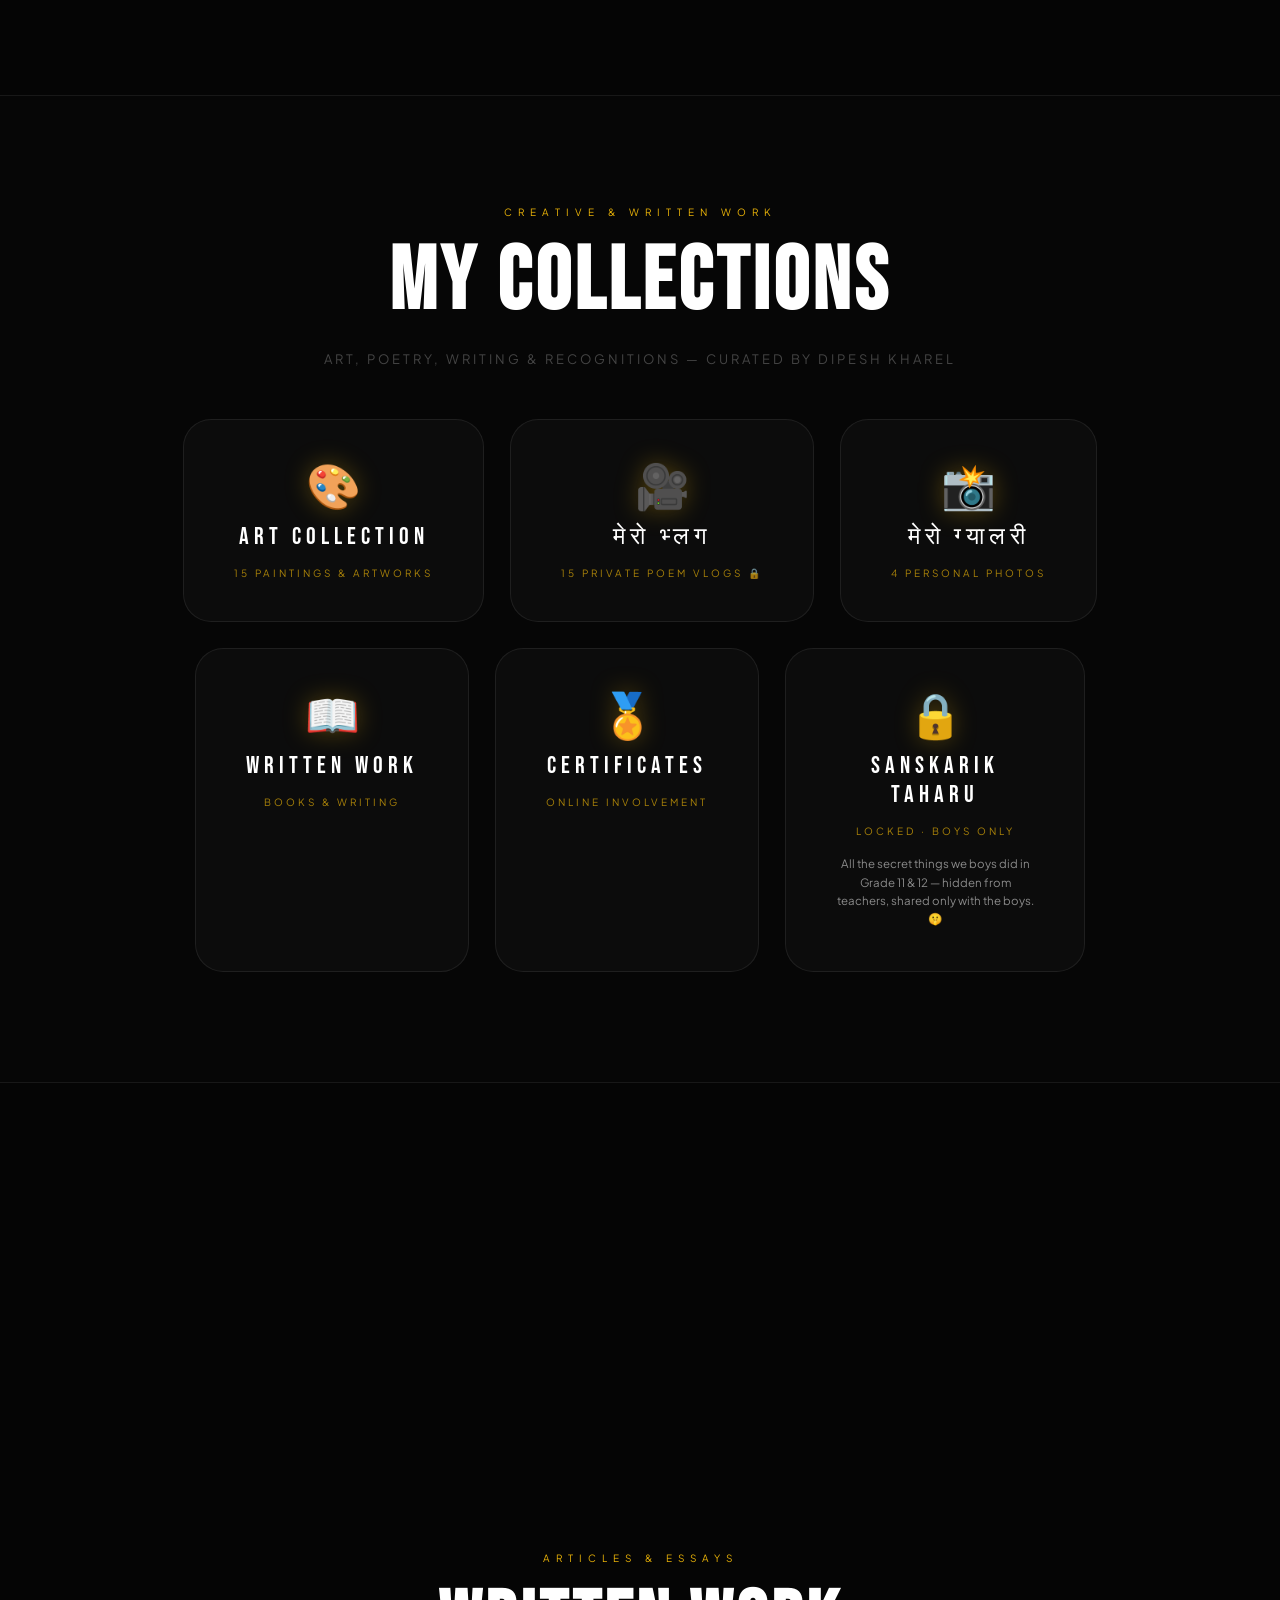
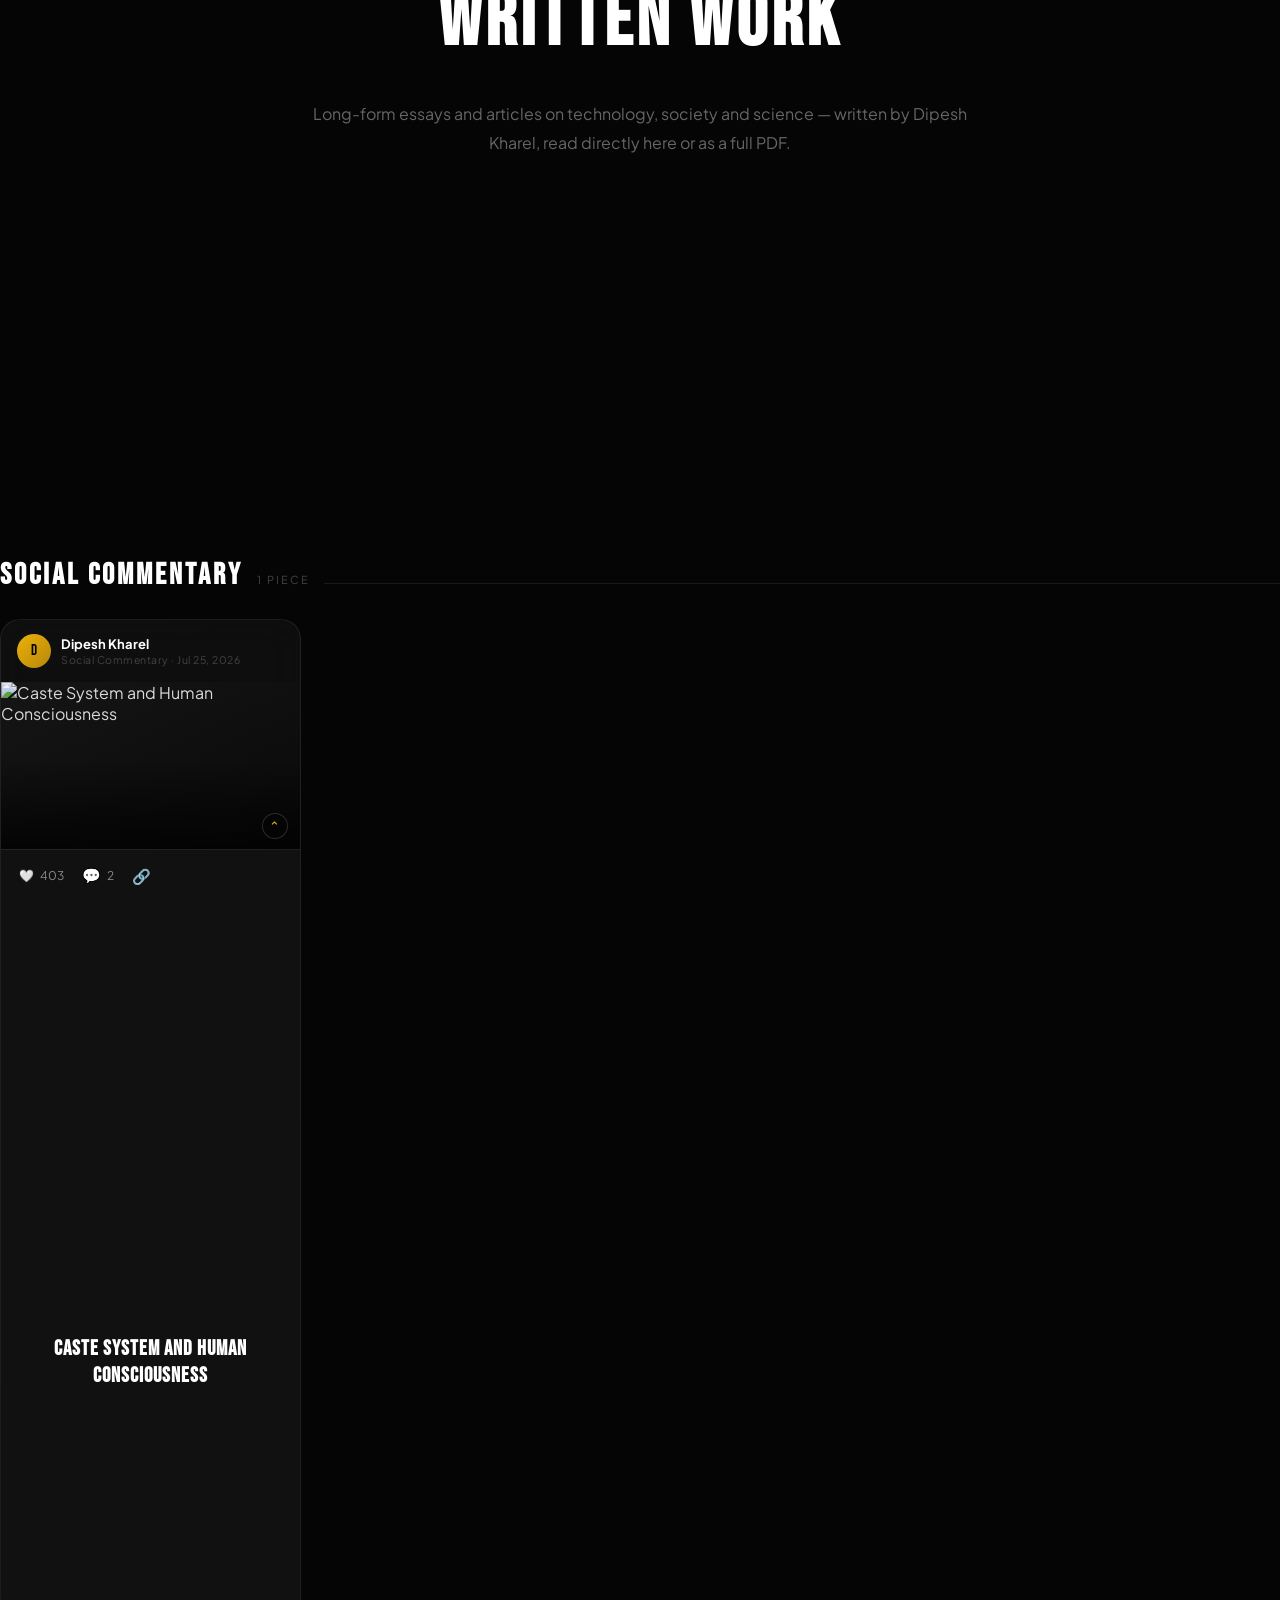
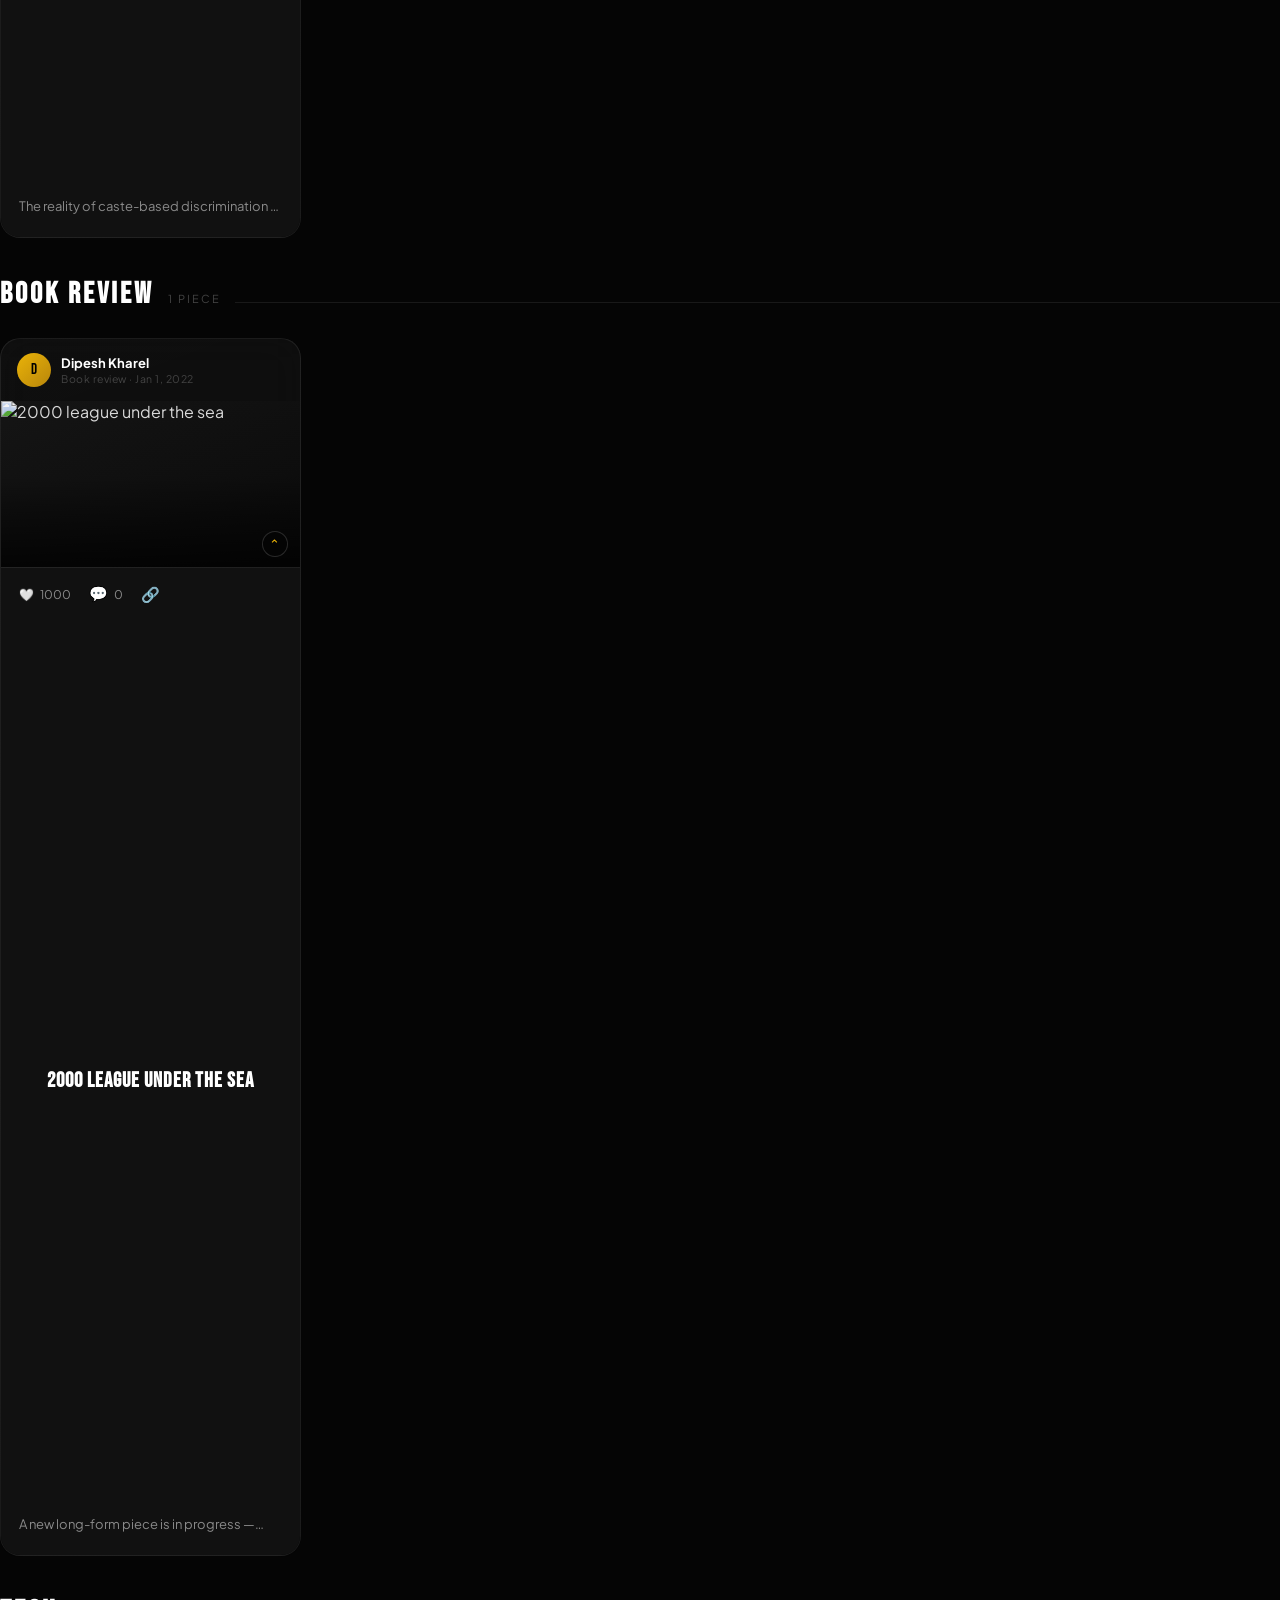
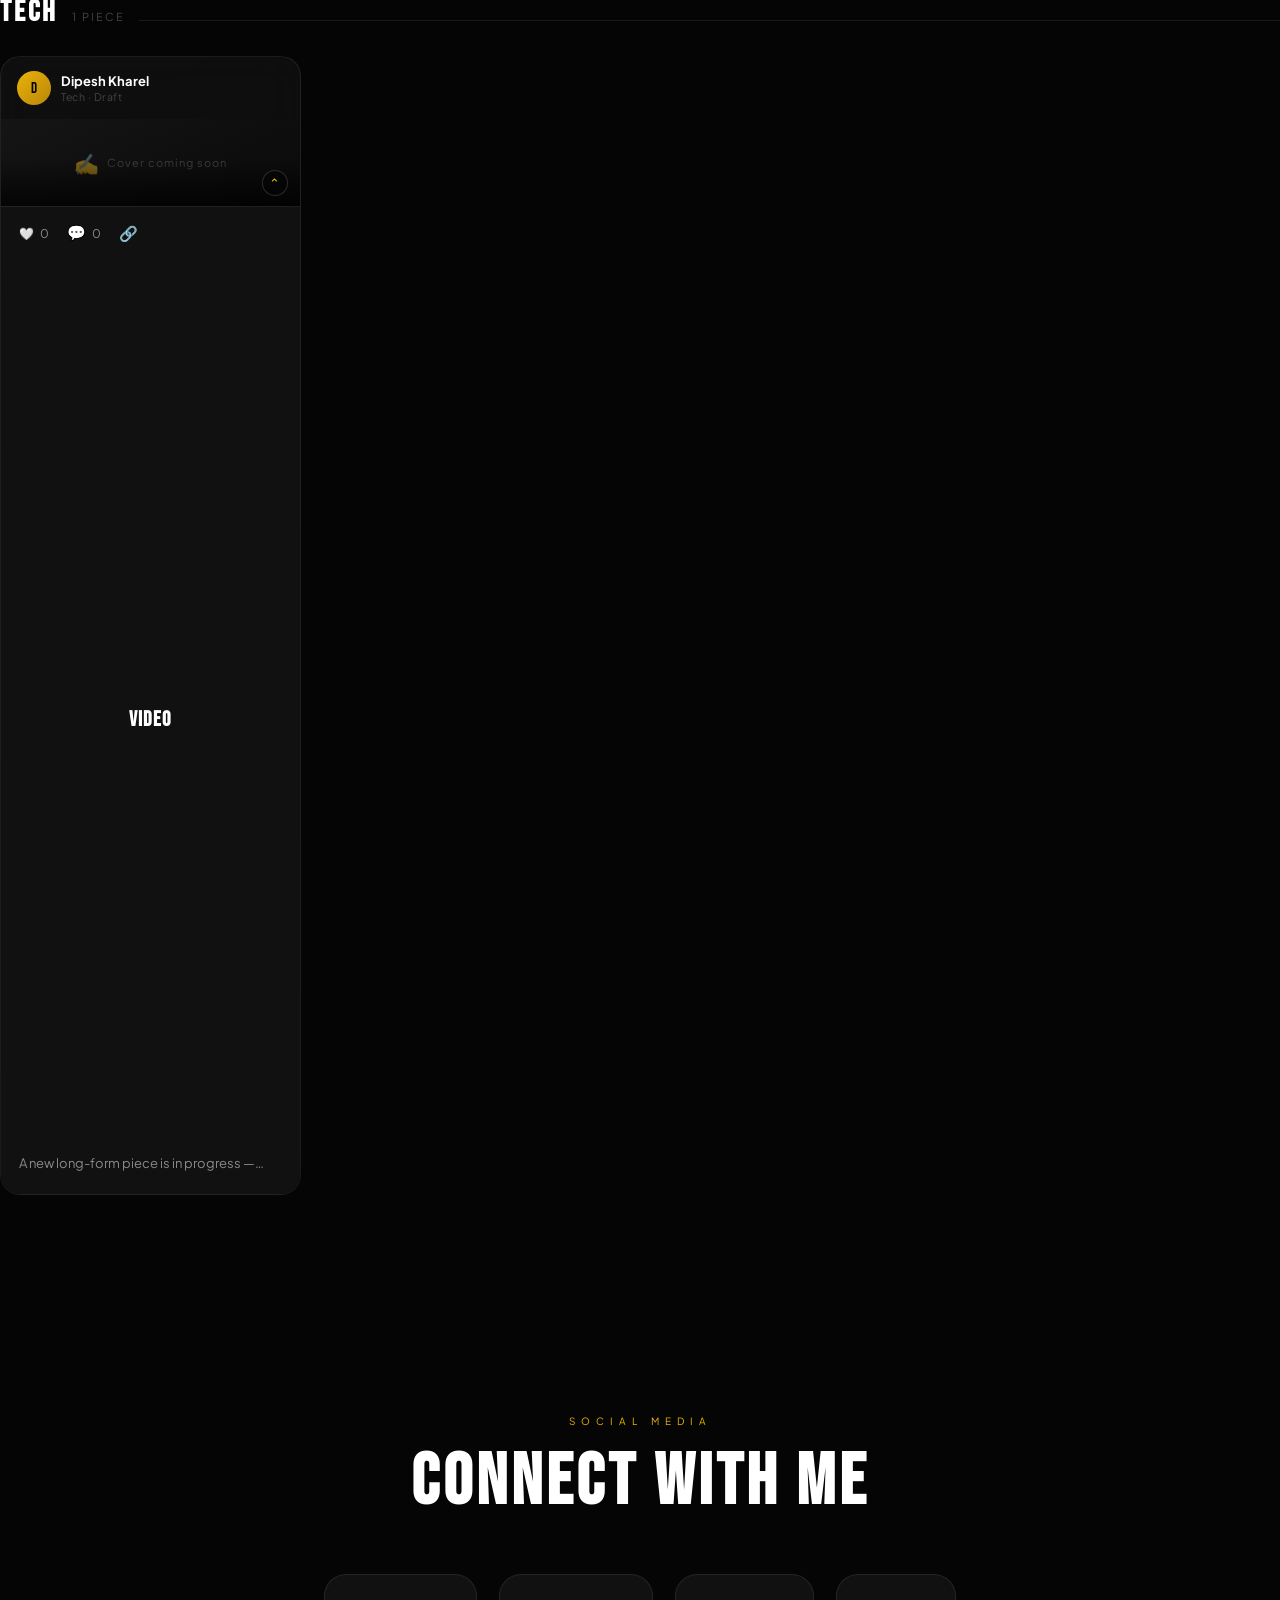
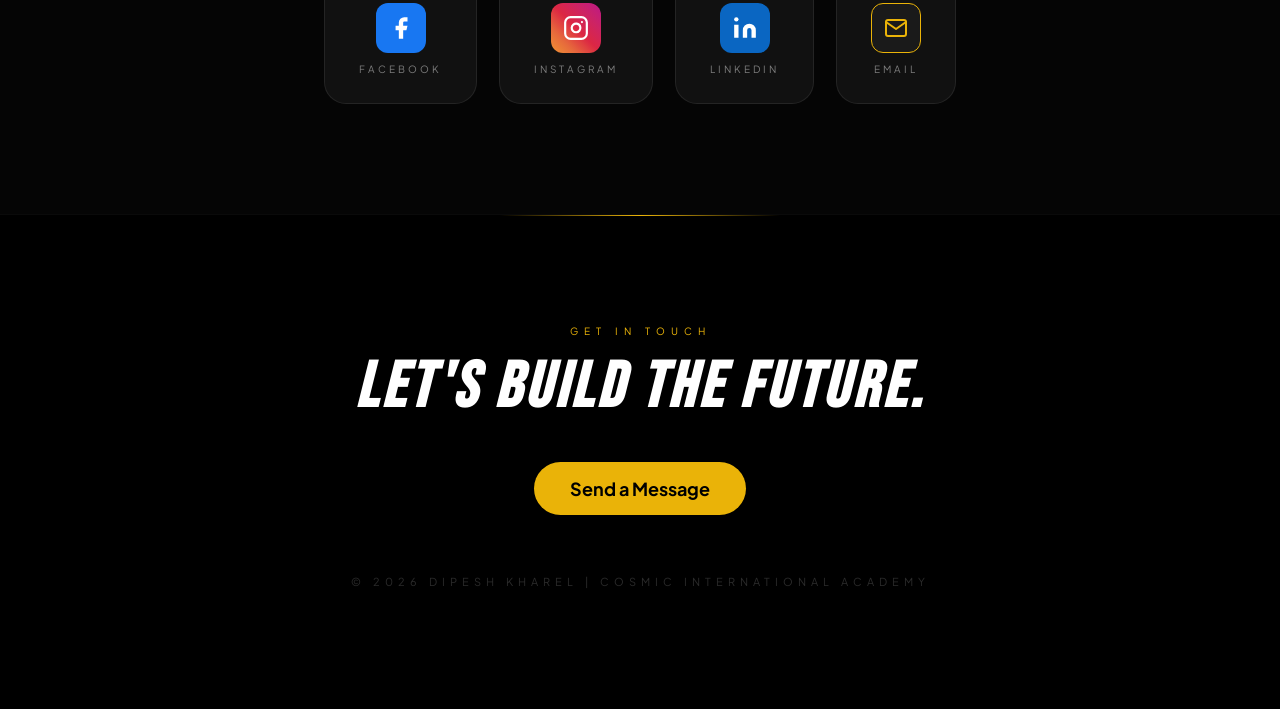
==== commit 62fc8581: "Add files via upload" ====
--- a/index.html
+++ b/index.html
@@ -1541,7 +1541,7 @@
      crossorigin="anonymous"></script>
     <!-- ===== Hsepid.np 3D office intro: import map + styles (self-contained, hsx- prefixed) ===== -->
     <script type="importmap">{"imports":{"three":"https://cdn.jsdelivr.net/npm/three@0.160.0/build/three.module.js","three/addons/":"https://cdn.jsdelivr.net/npm/three@0.160.0/examples/jsm/"}}</script>
-    <link rel="stylesheet" href="hsepid-intro/hsepid-office-intro.css?v=4">
+    <link rel="stylesheet" href="hsepid-intro/hsepid-office-intro.css?v=5">
 </head>
 <body>
 <!-- ===== Hsepid.np 3D office intro mount point ===== -->
@@ -6420,6 +6420,6 @@
 
 </script>
 <!-- ===== Hsepid.np 3D office intro (ES module; needs http(s) hosting) ===== -->
-<script type="module" src="hsepid-intro/hsx-main.js?v=4"></script>
+<script type="module" src="hsepid-intro/hsx-main.js?v=5"></script>
 </body>
 </html>
